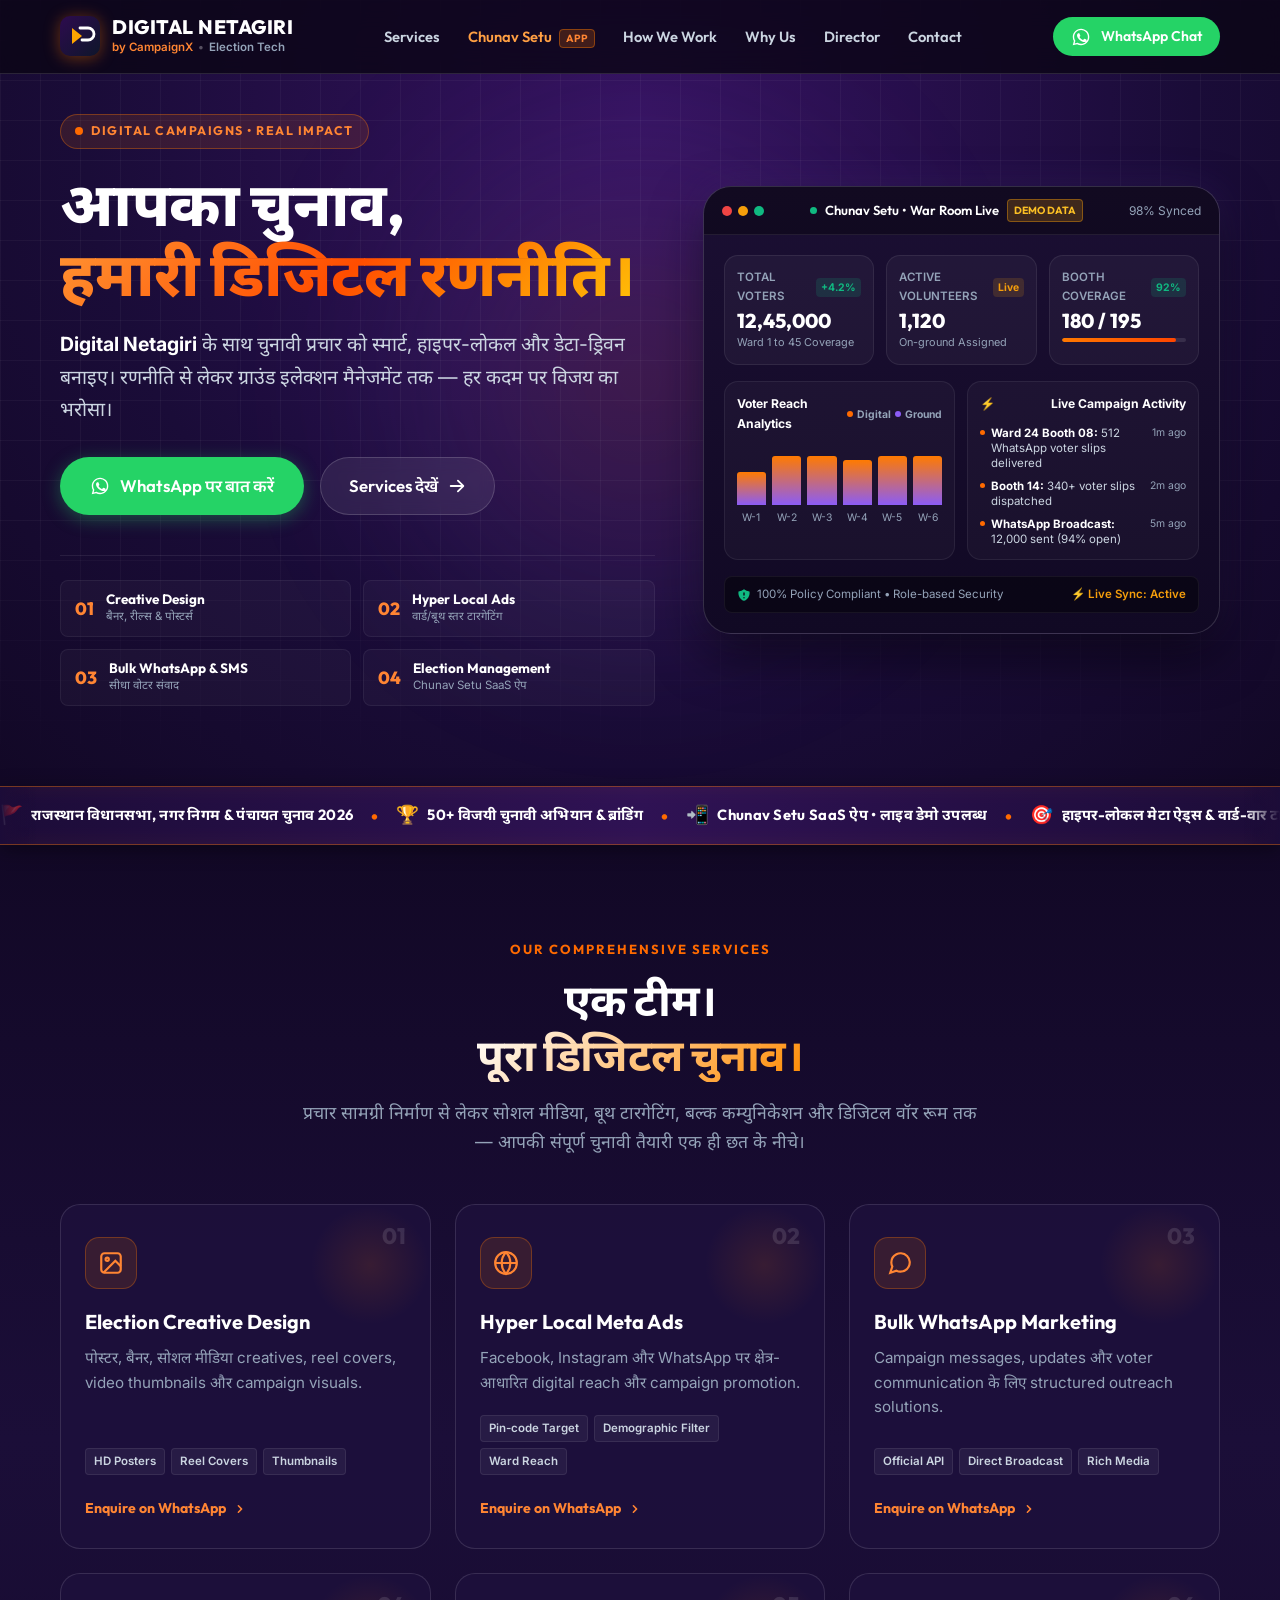
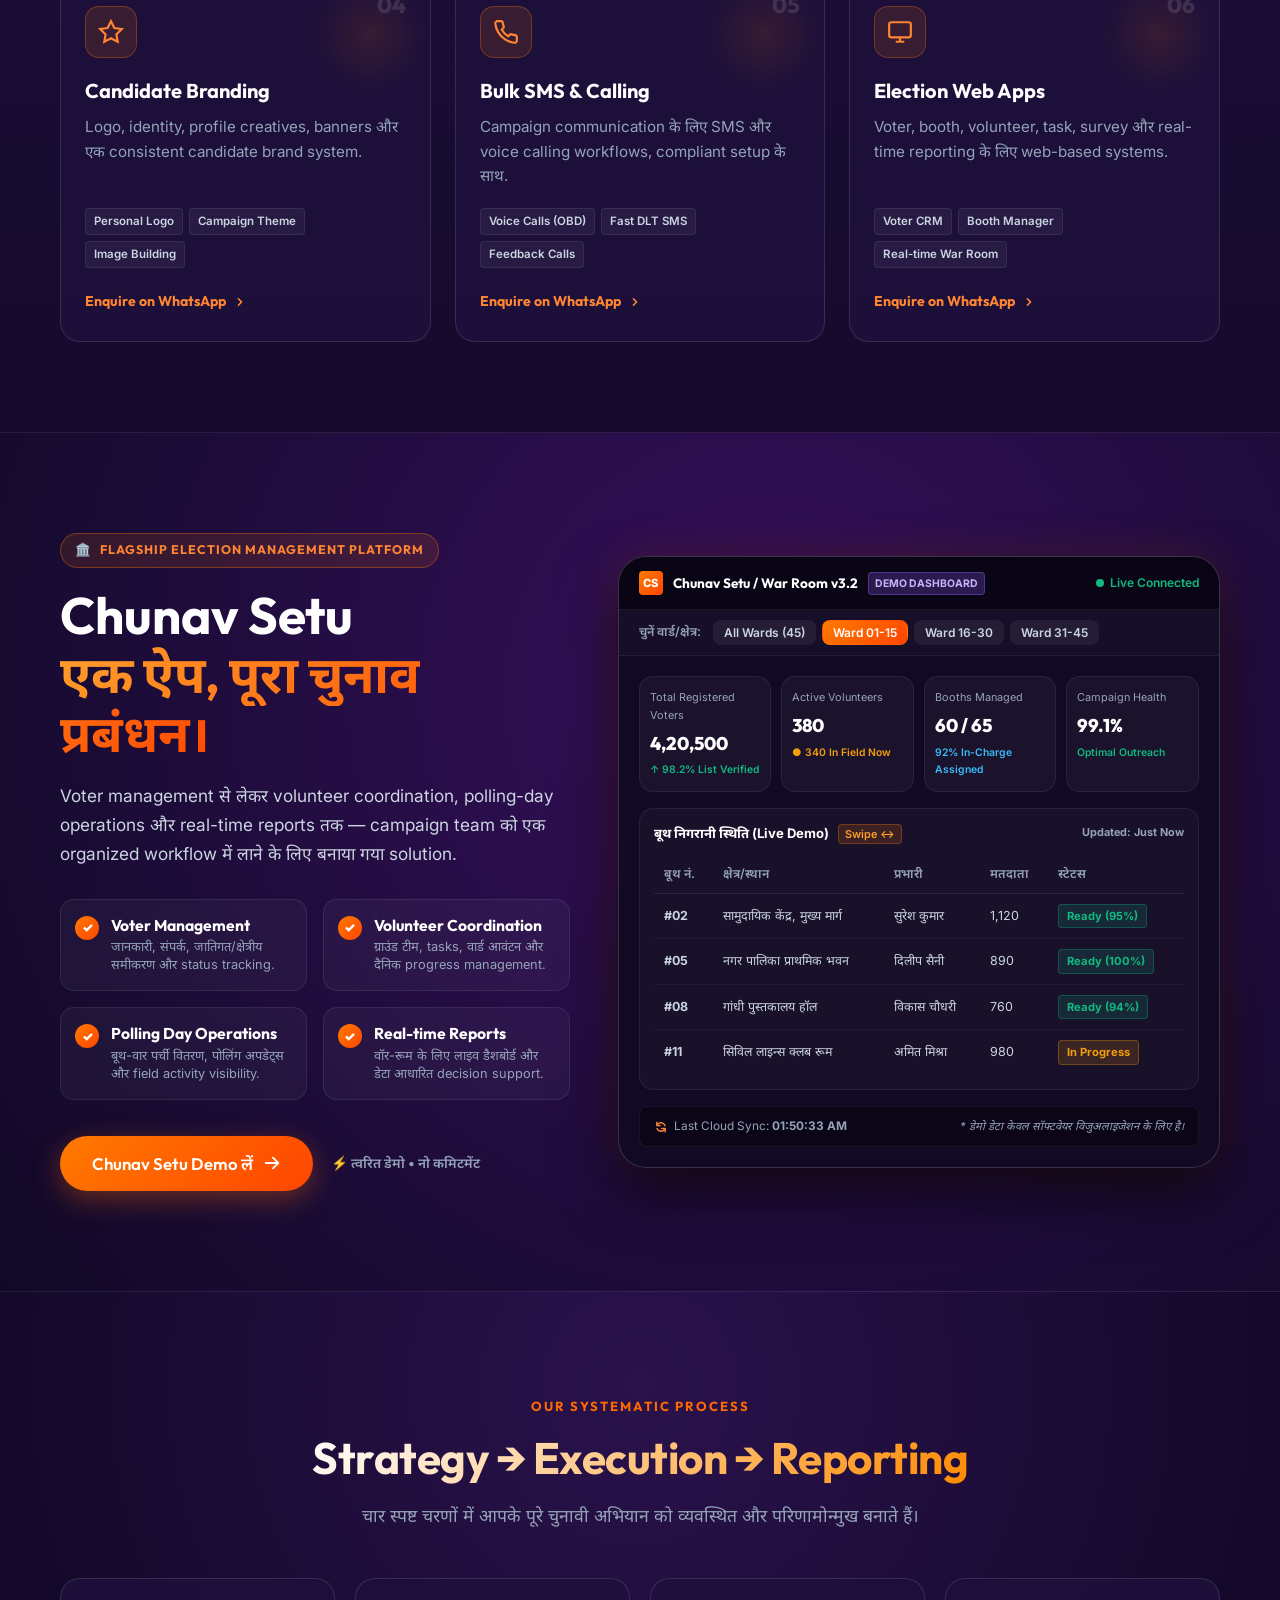
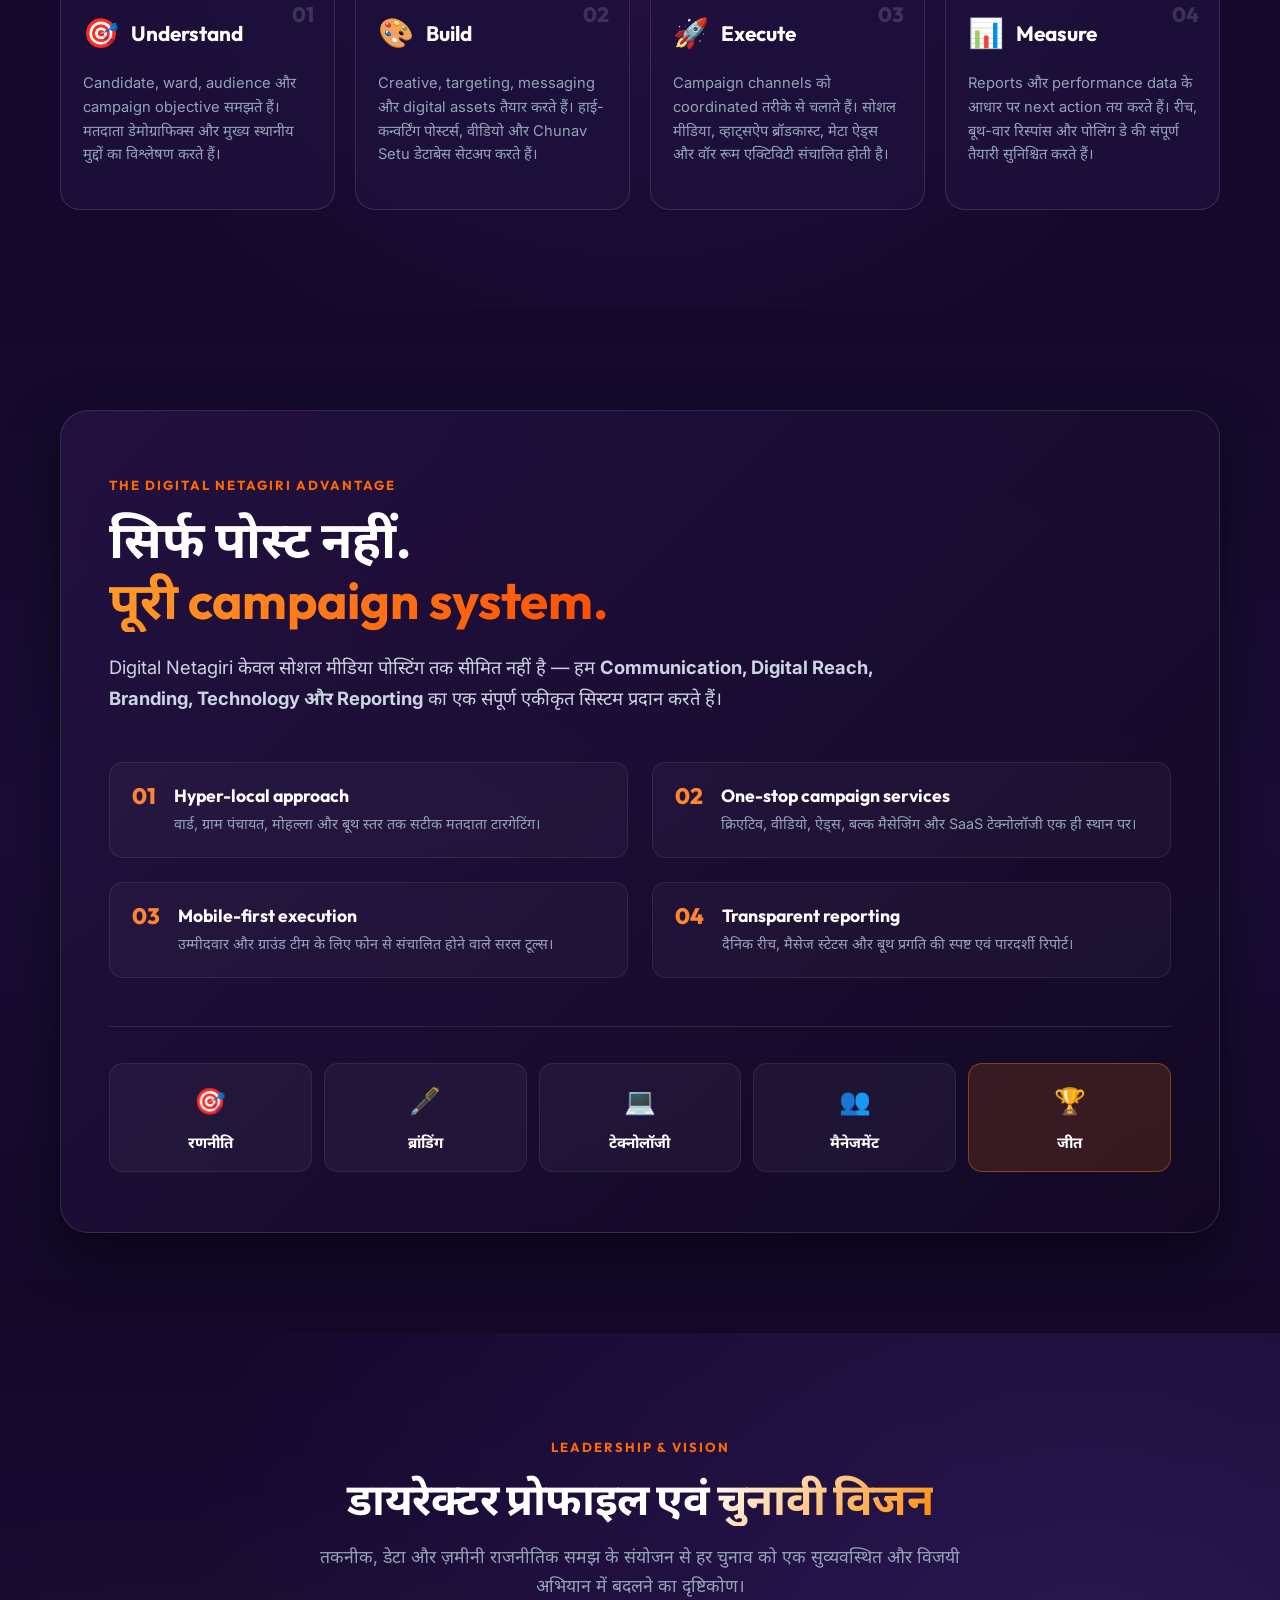
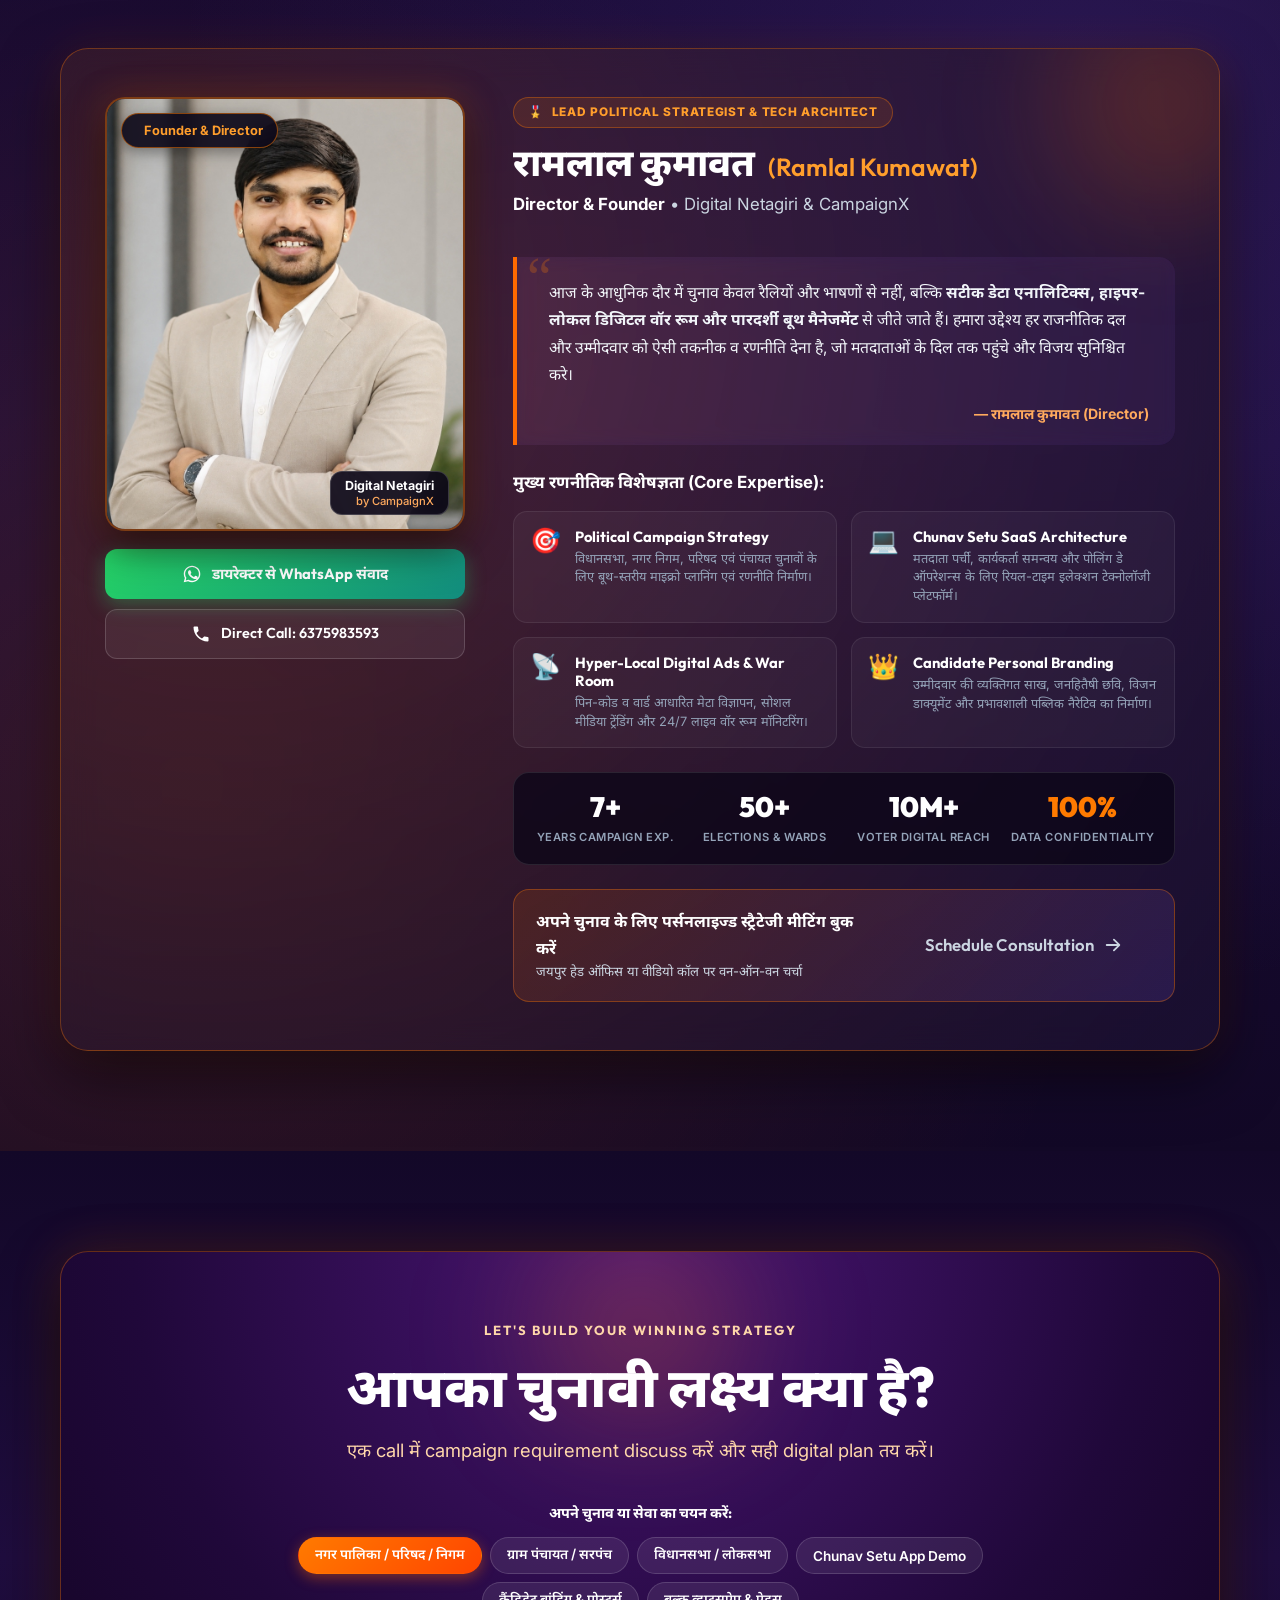
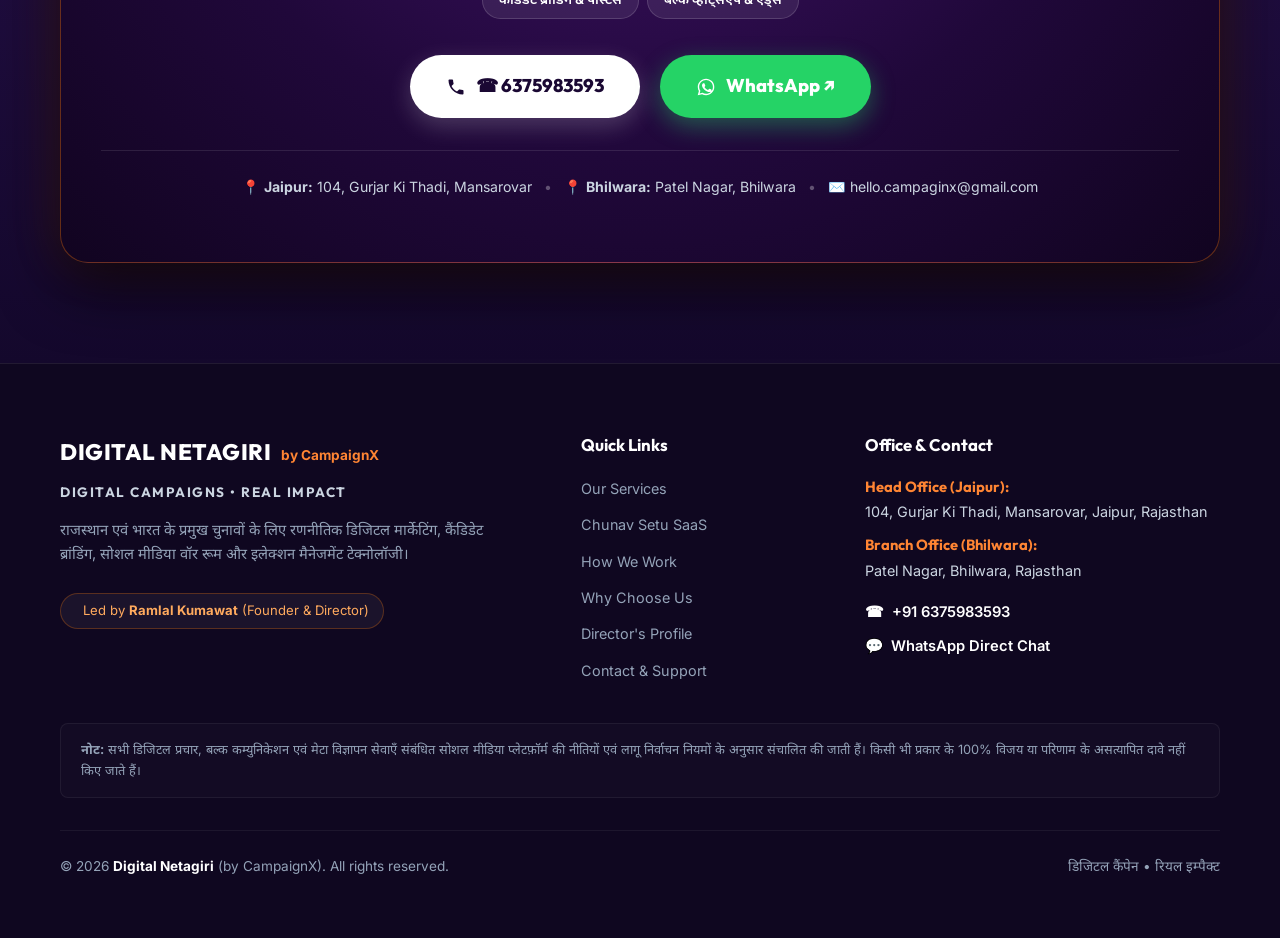
==== index.html @ afa6cedc "Remove portfolio and work section with photos" ====
<!DOCTYPE html>
<html lang="hi" dir="ltr">
<head>
  <meta charset="UTF-8">
  <meta name="viewport" content="width=device-width, initial-scale=1.0">
  <meta http-equiv="X-UA-Compatible" content="IE=edge">
  
  <title>Digital Netagiri • Powered by CampaignX | चुनावी डिजिटल रणनीति एवं इलेक्शन टेक्नोलॉजी</title>
  <meta name="description" content="Digital Netagiri (by CampaignX) - राजस्थान एवं भारत के चुनावों के लिए प्रीमियर पॉलिटिकल डिजिटल मार्केटिंग, कैंडिडेट ब्रांडिंग, हाइपर-लोकल ऐड्स और Chunav Setu इलेक्शन मैनेजमेंट सिस्टम।">
  <meta name="keywords" content="Digital Netagiri, CampaignX, Chunav Setu, Political Campaign Agency, Election Management App, Hyper Local Meta Ads, Candidate Branding, Jaipur, Bhilwara, Rajasthan">
  <meta name="author" content="Digital Netagiri / CampaignX">

  <!-- Open Graph / Meta -->
  <meta property="og:type" content="website">
  <meta property="og:title" content="Digital Netagiri • Powered by CampaignX">
  <meta property="og:description" content="आपका चुनाव, हमारी डिजिटल रणनीति। Digital Netagiri के साथ चुनावी प्रचार को स्मार्ट, हाइपर-लोकल और डेटा-ड्रिवन बनाइए।">
  <meta property="og:image" content="assets/img_cx.jpg">
  
  <meta name="theme-color" content="#1a092b">

  <!-- Google Fonts: Noto Sans Devanagari, Outfit, Inter -->
  <link rel="preconnect" href="https://fonts.googleapis.com">
  <link rel="preconnect" href="https://fonts.gstatic.com" crossorigin>
  <link href="https://fonts.googleapis.com/css2?family=Inter:wght@400;500;600;700&family=Noto+Sans+Devanagari:wght@400;500;600;700;800&family=Outfit:wght@500;600;700;800;900&display=swap" rel="stylesheet">

  <!-- Stylesheet -->
  <link rel="stylesheet" href="style.css">
</head>
<body>

  <!-- ========================================================
       1. STICKY HEADER
       ======================================================== -->
  <header class="site-header" id="header">
    <div class="container header-container">
      <a href="#hero" class="brand-logo" aria-label="Digital Netagiri Homepage">
        <div class="brand-badge-icon">
          <span class="logo-accent-glow"></span>
          <svg viewBox="0 0 40 40" class="logo-svg" fill="none" xmlns="http://www.w3.org/2000/svg">
            <rect width="40" height="40" rx="10" fill="url(#logo-grad)"/>
            <path d="M12 28V12L22 20L12 28Z" fill="#FFA500"/>
            <path d="M20 12L28 12C31.3137 12 34 14.6863 34 18C34 21.3137 31.3137 24 28 24H22" stroke="#FFFFFF" stroke-width="2.8" stroke-linecap="round"/>
            <defs>
              <linearGradient id="logo-grad" x1="0" y1="0" x2="40" y2="40" gradientUnits="userSpaceOnUse">
                <stop stop-color="#2D0B4E"/>
                <stop offset="1" stop-color="#0E162B"/>
              </linearGradient>
            </defs>
          </svg>
        </div>
        <div class="brand-text">
          <div class="brand-main">
            <span class="brand-name">DIGITAL NETAGIRI</span>
          </div>
          <div class="brand-sub">
            <span class="sub-badge">by CampaignX</span>
            <span class="sub-dot">•</span>
            <span class="sub-tag">Election Tech</span>
          </div>
        </div>
      </a>

      <!-- Desktop Navigation -->
      <nav class="desktop-nav" aria-label="Primary Navigation">
        <ul class="nav-list">
          <li><a href="#services" class="nav-link">Services</a></li>
          <li><a href="#chunav-setu" class="nav-link nav-highlight">Chunav Setu <span class="nav-pill">App</span></a></li>
          <li><a href="#how-we-work" class="nav-link">How We Work</a></li>
          <li><a href="#why-us" class="nav-link">Why Us</a></li>
          <li><a href="#director" class="nav-link">Director</a></li>
          <li><a href="#contact" class="nav-link">Contact</a></li>
        </ul>
      </nav>

      <!-- Header Action -->
      <div class="header-action">
        <a href="https://wa.me/916375983593?text=%E0%A4%A8%E0%A4%AE%E0%A4%B8%E0%A5%8D%E0%A4%A4%E0%A5%87%20Digital%20Netagiri%2C%20%E0%A4%AE%E0%A5%81%E0%A4%9D%E0%A5%87%20%E0%A4%9A%E0%A5%81%E0%A4%A8%E0%A4%BE%E0%A4%B5%E0%A5%80%20%E0%A4%A1%E0%A4%BF%E0%A4%9C%E0%A4%BF%E0%A4%9F%E0%A4%B2%20%E0%A4%AA%E0%A5%8D%E0%A4%B0%E0%A4%9A%E0%A4%BE%E0%A4%B0%20%2F%20Chunav%20Setu%20%E0%A4%95%E0%A5%87%20%E0%A4%AC%E0%A4%BE%E0%A4%B0%E0%A5%87%20%E0%A4%AE%E0%A5%87%E0%A4%82%20%E0%A4%9C%E0%A4%BE%E0%A4%A8%E0%A4%95%E0%A4%BE%E0%A4%B0%E0%A5%80%20%E0%A4%9A%E0%A4%BE%E0%A4%B9%E0%A4%BF%E0%A4%8F%E0%A5%A4" target="_blank" rel="noopener noreferrer" class="btn btn-whatsapp-header" id="headerWhatsAppBtn">
          <svg viewBox="0 0 24 24" class="btn-icon" fill="currentColor">
            <path d="M12.04 2C6.58 2 2.13 6.45 2.13 11.91C2.13 13.66 2.59 15.36 3.45 16.86L2.05 22L7.3 20.62C8.75 21.41 10.38 21.83 12.04 21.83C17.5 21.83 21.95 17.38 21.95 11.92C21.95 9.27 20.92 6.78 19.05 4.91C17.18 3.03 14.69 2 12.04 2ZM12.05 3.67C14.25 3.67 16.31 4.53 17.87 6.09C19.42 7.65 20.28 9.72 20.28 11.92C20.28 16.46 16.59 20.15 12.04 20.15C10.56 20.15 9.11 19.76 7.85 19.01L7.55 18.83L4.43 19.65L5.26 16.61L5.06 16.29C4.24 14.99 3.8 13.47 3.8 11.91C3.81 7.37 7.5 3.67 12.05 3.67ZM8.95 7.42C8.76 7.42 8.46 7.49 8.2 7.77C7.94 8.05 7.21 8.74 7.21 10.14C7.21 11.54 8.23 12.89 8.37 13.08C8.51 13.27 10.37 16.13 13.21 17.36C13.88 17.65 14.41 17.83 14.82 17.96C15.5 18.17 16.12 18.14 16.61 18.07C17.16 17.99 18.29 17.38 18.52 16.73C18.76 16.07 18.76 15.51 18.69 15.39C18.62 15.28 18.43 15.21 18.15 15.07C17.87 14.93 16.49 14.25 16.23 14.16C15.97 14.07 15.79 14.02 15.6 14.3C15.41 14.58 14.88 15.21 14.72 15.39C14.56 15.58 14.39 15.6 14.11 15.46C13.83 15.32 12.94 15.03 11.89 14.09C11.07 13.36 10.51 12.46 10.35 12.18C10.19 11.9 10.33 11.75 10.47 11.61C10.6 11.48 10.76 11.27 10.9 11.11C11.04 10.95 11.09 10.83 11.18 10.65C11.27 10.46 11.23 10.3 11.16 10.16C11.09 10.02 10.53 8.65 10.3 8.09C10.07 7.55 9.84 7.62 9.67 7.61L9.14 7.6C8.95 7.6 8.95 7.42 8.95 7.42Z"/>
          </svg>
          <span>WhatsApp Chat</span>
        </a>

        <!-- Mobile Menu Toggle Button -->
        <button class="mobile-menu-btn" id="mobileMenuBtn" aria-label="Open Navigation Menu" aria-expanded="false" aria-controls="mobileDrawer">
          <span class="hamburger-line"></span>
          <span class="hamburger-line"></span>
          <span class="hamburger-line"></span>
        </button>
      </div>
    </div>

    <!-- Mobile Slide Drawer -->
    <div class="mobile-drawer" id="mobileDrawer" aria-hidden="true">
      <div class="mobile-drawer-content">
        <div class="mobile-drawer-header">
          <div class="mobile-brand-title">Digital Netagiri</div>
          <div class="mobile-brand-sub">by CampaignX</div>
        </div>
        <ul class="mobile-nav-list">
          <li><a href="#services" class="mobile-nav-link">Services</a></li>
          <li><a href="#chunav-setu" class="mobile-nav-link">Chunav Setu App <span class="badge-mini">Live</span></a></li>
          <li><a href="#how-we-work" class="mobile-nav-link">How We Work</a></li>
          <li><a href="#why-us" class="mobile-nav-link">Why Digital Netagiri</a></li>
          <li><a href="#director" class="mobile-nav-link">Director Profile</a></li>
          <li><a href="#contact" class="mobile-nav-link">Contact Us</a></li>
        </ul>
        <div class="mobile-drawer-footer">
          <a href="tel:+916375983593" class="btn btn-call-mobile">
            <svg viewBox="0 0 24 24" class="btn-icon" fill="currentColor">
              <path d="M6.62 10.79C8.06 13.62 10.38 15.94 13.21 17.38L15.41 15.18C15.69 14.9 16.08 14.82 16.43 14.93C17.55 15.3 18.75 15.5 20 15.5C20.55 15.5 21 15.95 21 16.5V20C21 20.55 20.55 21 20 21C10.61 21 3 13.39 3 4C3 3.45 3.45 3 4 3H7.5C8.05 3 8.5 3.45 8.5 4C8.5 5.25 8.7 6.45 9.07 7.57C9.18 7.92 9.1 8.31 8.82 8.59L6.62 10.79Z"/>
            </svg>
            <span>Call: 6375983593</span>
          </a>
          <a href="https://wa.me/916375983593?text=%E0%A4%A8%E0%A4%AE%E0%A4%B8%E0%A5%8D%E0%A4%A4%E0%A5%87%20Digital%20Netagiri%2C%20%E0%A4%AE%E0%A5%81%E0%A4%9D%E0%A5%87%20%E0%A4%9A%E0%A5%81%E0%A4%A8%E0%A4%BE%E0%A4%B5%E0%A5%80%20%E0%A4%A1%E0%A4%BF%E0%A4%9C%E0%A4%BF%E0%A4%9F%E0%A4%B2%20%E0%A4%AA%E0%A5%8D%E0%A4%B0%E0%A4%9A%E0%A4%BE%E0%A4%B0%20%E0%A4%95%E0%A5%87%20%E0%A4%AC%E0%A4%BE%E0%A4%B0%E0%A5%87%20%E0%A4%AE%E0%A5%87%E0%A4%82%20%E0%A4%9C%E0%A4%BE%E0%A4%A8%E0%A4%95%E0%A4%BE%E0%A4%B0%E0%A5%80%20%E0%A4%9A%E0%A4%BE%E0%A4%B9%E0%A4%BF%E0%A4%8F%E0%A5%A4" target="_blank" rel="noopener noreferrer" class="btn btn-whatsapp">
            <span>WhatsApp पर मैसेज करें</span>
          </a>
        </div>
      </div>
    </div>
  </header>

  <main id="main-content">

    <!-- ========================================================
         2. HERO SECTION
         ======================================================== -->
    <section class="hero-section" id="hero">
      <div class="hero-bg-glow"></div>
      <div class="hero-bg-grid"></div>
      
      <div class="container hero-container">
        
        <!-- Hero Left / Content -->
        <div class="hero-content reveal-on-scroll">
          <div class="hero-eyebrow-pill">
            <span class="pulse-dot"></span>
            <span class="eyebrow-text">DIGITAL CAMPAIGNS • REAL IMPACT</span>
          </div>

          <h1 class="hero-headline">
            आपका चुनाव,<br>
            <span class="gradient-text-hero">हमारी डिजिटल रणनीति।</span>
          </h1>

          <p class="hero-subtext">
            <strong>Digital Netagiri</strong> के साथ चुनावी प्रचार को स्मार्ट, हाइपर-लोकल और डेटा-ड्रिवन बनाइए। रणनीति से लेकर ग्राउंड इलेक्शन मैनेजमेंट तक — हर कदम पर विजय का भरोसा।
          </p>

          <div class="hero-cta-group">
            <a href="https://wa.me/916375983593?text=%E0%A4%A8%E0%A4%AE%E0%A4%B8%E0%A5%8D%E0%A4%A4%E0%A5%87%20Digital%20Netagiri%2C%20%E0%A4%AE%E0%A5%81%E0%A4%9D%E0%A5%87%20%E0%A4%9A%E0%A5%81%E0%A4%A8%E0%A4%BE%E0%A4%B5%E0%A5%80%20%E0%A4%A1%E0%A4%BF%E0%A4%9C%E0%A4%BF%E0%A4%9F%E0%A4%B2%20%E0%A4%AA%E0%A5%8D%E0%A4%B0%E0%A4%9A%E0%A4%BE%E0%A4%B0%20%2F%20Chunav%20Setu%20%E0%A4%95%E0%A5%87%20%E0%A4%AC%E0%A4%BE%E0%A4%B0%E0%A5%87%20%E0%A4%AE%E0%A5%87%E0%A4%82%20%E0%A4%9A%E0%A4%B0%E0%A5%8D%E0%A4%9A%E0%A4%BE%20%E0%A4%95%E0%A4%B0%E0%A4%A8%E0%A5%80%20%E0%A4%B9%E0%A5%88%E0%A5%A4" target="_blank" rel="noopener noreferrer" class="btn btn-primary-hero btn-whatsapp" id="heroWhatsAppBtn">
              <svg viewBox="0 0 24 24" class="btn-icon" fill="currentColor">
                <path d="M12.04 2C6.58 2 2.13 6.45 2.13 11.91C2.13 13.66 2.59 15.36 3.45 16.86L2.05 22L7.3 20.62C8.75 21.41 10.38 21.83 12.04 21.83C17.5 21.83 21.95 17.38 21.95 11.92C21.95 9.27 20.92 6.78 19.05 4.91C17.18 3.03 14.69 2 12.04 2ZM12.05 3.67C14.25 3.67 16.31 4.53 17.87 6.09C19.42 7.65 20.28 9.72 20.28 11.92C20.28 16.46 16.59 20.15 12.04 20.15C10.56 20.15 9.11 19.76 7.85 19.01L7.55 18.83L4.43 19.65L5.26 16.61L5.06 16.29C4.24 14.99 3.8 13.47 3.8 11.91C3.81 7.37 7.5 3.67 12.05 3.67ZM8.95 7.42C8.76 7.42 8.46 7.49 8.2 7.77C7.94 8.05 7.21 8.74 7.21 10.14C7.21 11.54 8.23 12.89 8.37 13.08C8.51 13.27 10.37 16.13 13.21 17.36C13.88 17.65 14.41 17.83 14.82 17.96C15.5 18.17 16.12 18.14 16.61 18.07C17.16 17.99 18.29 17.38 18.52 16.73C18.76 16.07 18.76 15.51 18.69 15.39C18.62 15.28 18.43 15.21 18.15 15.07C17.87 14.93 16.49 14.25 16.23 14.16C15.97 14.07 15.79 14.02 15.6 14.3C15.41 14.58 14.88 15.21 14.72 15.39C14.56 15.58 14.39 15.6 14.11 15.46C13.83 15.32 12.94 15.03 11.89 14.09C11.07 13.36 10.51 12.46 10.35 12.18C10.19 11.9 10.33 11.75 10.47 11.61C10.6 11.48 10.76 11.27 10.9 11.11C11.04 10.95 11.09 10.83 11.18 10.65C11.27 10.46 11.23 10.3 11.16 10.16C11.09 10.02 10.53 8.65 10.3 8.09C10.07 7.55 9.84 7.62 9.67 7.61L9.14 7.6C8.95 7.6 8.95 7.42 8.95 7.42Z"/>
              </svg>
              <span>WhatsApp पर बात करें</span>
            </a>
            <a href="#services" class="btn btn-secondary-hero">
              <span>Services देखें</span>
              <svg viewBox="0 0 20 20" class="btn-arrow" fill="currentColor">
                <path fill-rule="evenodd" d="M10.293 3.293a1 1 0 011.414 0l6 6a1 1 0 010 1.414l-6 6a1 1 0 01-1.414-1.414L14.586 11H3a1 1 0 110-2h11.586l-4.293-4.293a1 1 0 010-1.414z" clip-rule="evenodd"/>
              </svg>
            </a>
          </div>

          <!-- Quick Service Highlights -->
          <div class="hero-highlights-grid">
            <div class="highlight-item">
              <span class="hl-number">01</span>
              <div class="hl-info">
                <span class="hl-title">Creative Design</span>
                <span class="hl-desc">बैनर, रील्स & पोस्टर्स</span>
              </div>
            </div>
            <div class="highlight-item">
              <span class="hl-number">02</span>
              <div class="hl-info">
                <span class="hl-title">Hyper Local Ads</span>
                <span class="hl-desc">वार्ड/बूथ स्तर टारगेटिंग</span>
              </div>
            </div>
            <div class="highlight-item">
              <span class="hl-number">03</span>
              <div class="hl-info">
                <span class="hl-title">Bulk WhatsApp & SMS</span>
                <span class="hl-desc">सीधा वोटर संवाद</span>
              </div>
            </div>
            <div class="highlight-item">
              <span class="hl-number">04</span>
              <div class="hl-info">
                <span class="hl-title">Election Management</span>
                <span class="hl-desc">Chunav Setu SaaS ऐप</span>
              </div>
            </div>
          </div>
        </div>

        <!-- Hero Right / Dashboard & Smartphone Mockup -->
        <div class="hero-visual reveal-on-scroll">
          <div class="dashboard-mockup-wrapper">
            <div class="mockup-header-bar">
              <div class="window-dots">
                <span class="dot red"></span>
                <span class="dot yellow"></span>
                <span class="dot green"></span>
              </div>
              <div class="mockup-title-tag">
                <span class="status-live-indicator"></span>
                <span>Chunav Setu • War Room Live</span>
                <span class="demo-badge">DEMO DATA</span>
              </div>
              <div class="mockup-battery-status">98% Synced</div>
            </div>

            <div class="mockup-inner-dashboard">
              <!-- Top Metrics Row -->
              <div class="mockup-kpi-grid">
                <div class="kpi-card accent-purple">
                  <div class="kpi-top">
                    <span class="kpi-label">Total Voters</span>
                    <span class="kpi-badge">+4.2%</span>
                  </div>
                  <div class="kpi-value" id="counterVoters">12,45,000</div>
                  <div class="kpi-sub">Ward 1 to 45 Coverage</div>
                </div>

                <div class="kpi-card accent-orange">
                  <div class="kpi-top">
                    <span class="kpi-label">Active Volunteers</span>
                    <span class="kpi-badge live">Live</span>
                  </div>
                  <div class="kpi-value" id="counterVolunteers">1,120</div>
                  <div class="kpi-sub">On-ground Assigned</div>
                </div>

                <div class="kpi-card accent-navy">
                  <div class="kpi-top">
                    <span class="kpi-label">Booth Coverage</span>
                    <span class="kpi-badge">92%</span>
                  </div>
                  <div class="kpi-value">180 / 195</div>
                  <div class="kpi-progress">
                    <div class="progress-bar-fill" style="width: 92%;"></div>
                  </div>
                </div>
              </div>

              <!-- Center Chart / Activity Row -->
              <div class="mockup-activity-row">
                <div class="activity-chart-box">
                  <div class="box-head">
                    <span class="box-title">Voter Reach Analytics</span>
                    <span class="box-legend"><span class="legend-dot orange"></span> Digital <span class="legend-dot purple"></span> Ground</span>
                  </div>
                  <div class="mini-chart-bars">
                    <div class="bar-col"><div class="bar bar-1" style="height: 48%;"></div><span>W-1</span></div>
                    <div class="bar-col"><div class="bar bar-2" style="height: 75%;"></div><span>W-2</span></div>
                    <div class="bar-col"><div class="bar bar-3" style="height: 92%;"></div><span>W-3</span></div>
                    <div class="bar-col"><div class="bar bar-4" style="height: 64%;"></div><span>W-4</span></div>
                    <div class="bar-col"><div class="bar bar-5" style="height: 88%;"></div><span>W-5</span></div>
                    <div class="bar-col"><div class="bar bar-6" style="height: 96%;"></div><span>W-6</span></div>
                  </div>
                </div>

                <!-- Floating Live Feed Smartphone Card -->
                <div class="mockup-feed-card">
                  <div class="feed-header">
                    <span class="feed-icon">⚡</span>
                    <span>Live Campaign Activity</span>
                  </div>
                  <ul class="feed-list">
                    <li class="feed-item">
                      <span class="feed-dot"></span>
                      <div class="feed-text">
                        <strong>Booth 14:</strong> 340+ voter slips dispatched
                      </div>
                      <span class="feed-time">2m ago</span>
                    </li>
                    <li class="feed-item">
                      <span class="feed-dot"></span>
                      <div class="feed-text">
                        <strong>WhatsApp Broadcast:</strong> 12,000 sent (94% open)
                      </div>
                      <span class="feed-time">5m ago</span>
                    </li>
                    <li class="feed-item">
                      <span class="feed-dot"></span>
                      <div class="feed-text">
                        <strong>Meta Ads:</strong> 85,000 ward impressions
                      </div>
                      <span class="feed-time">12m ago</span>
                    </li>
                  </ul>
                </div>
              </div>

              <!-- Bottom Status Banner -->
              <div class="mockup-bottom-bar">
                <div class="shield-tag">
                  <svg viewBox="0 0 20 20" fill="currentColor" class="shield-icon"><path fill-rule="evenodd" d="M10 1.944A11.954 11.954 0 012.166 5C2.056 5.649 2 6.319 2 7c0 5.225 3.34 9.67 8 11.317C14.66 16.67 18 12.225 18 7c0-.682-.057-1.35-.166-2.001A11.954 11.954 0 0110 1.944zM11 14a1 1 0 11-2 0 1 1 0 012 0zm0-7a1 1 0 10-2 0v3a1 1 0 102 0V7z" clip-rule="evenodd"/></svg>
                  <span>100% Policy Compliant • Role-based Security</span>
                </div>
                <div class="sync-tag">⚡ Live Sync: Active</div>
              </div>
            </div>
          </div>
        </div>

      </div>
    </section>

    <!-- ========================================================
         2.5. AUTO-SCROLLING CAMPAIGN MARQUEE TICKER
         ======================================================== -->
    <div class="marquee-ticker-section" aria-label="Election Campaign Highlights Ticker">
      <div class="marquee-ticker-wrap">
        <div class="marquee-track">
          <div class="marquee-content">
            <span class="m-item"><span class="m-icon">🚩</span> राजस्थान विधानसभा, नगर निगम &amp; पंचायत चुनाव 2026</span>
            <span class="m-sep">•</span>
            <span class="m-item"><span class="m-icon">🏆</span> 50+ विजयी चुनावी अभियान &amp; ब्रांडिंग</span>
            <span class="m-sep">•</span>
            <span class="m-item"><span class="m-icon">📲</span> Chunav Setu SaaS ऐप • लाइव डेमो उपलब्ध</span>
            <span class="m-sep">•</span>
            <span class="m-item"><span class="m-icon">🎯</span> हाइपर-लोकल मेटा ऐड्स &amp; वार्ड-वार टारगेटिंग</span>
            <span class="m-sep">•</span>
            <span class="m-item"><span class="m-icon">⚡</span> 24/7 डिजिटल वॉर रूम &amp; कार्यकर्ता मैनेजमेंट</span>
            <span class="m-sep">•</span>
            <span class="m-item"><span class="m-icon">📊</span> बूथ-वार मतदाता डेटा &amp; डिजिटल पर्ची वितरण</span>
            <span class="m-sep">•</span>
            <span class="m-item"><span class="m-icon">🔒</span> 100% डेटा गोपनीयता &amp; निर्वाचन आयोग नियम अनुपालन</span>
            <span class="m-sep">•</span>
          </div>
          <div class="marquee-content" aria-hidden="true">
            <span class="m-item"><span class="m-icon">🚩</span> राजस्थान विधानसभा, नगर निगम &amp; पंचायत चुनाव 2026</span>
            <span class="m-sep">•</span>
            <span class="m-item"><span class="m-icon">🏆</span> 50+ विजयी चुनावी अभियान &amp; ब्रांडिंग</span>
            <span class="m-sep">•</span>
            <span class="m-item"><span class="m-icon">📲</span> Chunav Setu SaaS ऐप • लाइव डेमो उपलब्ध</span>
            <span class="m-sep">•</span>
            <span class="m-item"><span class="m-icon">🎯</span> हाइपर-लोकल मेटा ऐड्स &amp; वार्ड-वार टारगेटिंग</span>
            <span class="m-sep">•</span>
            <span class="m-item"><span class="m-icon">⚡</span> 24/7 डिजिटल वॉर रूम &amp; कार्यकर्ता मैनेजमेंट</span>
            <span class="m-sep">•</span>
            <span class="m-item"><span class="m-icon">📊</span> बूथ-वार मतदाता डेटा &amp; डिजिटल पर्ची वितरण</span>
            <span class="m-sep">•</span>
            <span class="m-item"><span class="m-icon">🔒</span> 100% डेटा गोपनीयता &amp; निर्वाचन आयोग नियम अनुपालन</span>
            <span class="m-sep">•</span>
          </div>
        </div>
      </div>
    </div>

    <!-- ========================================================
         3. SERVICES SECTION
         ======================================================== -->
    <section class="services-section" id="services">
      <div class="container">
        
        <div class="section-header text-center reveal-on-scroll">
          <div class="section-eyebrow">OUR COMPREHENSIVE SERVICES</div>
          <h2 class="section-title">
            एक टीम।<br>
            <span class="gradient-text">पूरा डिजिटल चुनाव।</span>
          </h2>
          <p class="section-desc">
            प्रचार सामग्री निर्माण से लेकर सोशल मीडिया, बूथ टारगेटिंग, बल्क कम्युनिकेशन और डिजिटल वॉर रूम तक — आपकी संपूर्ण चुनावी तैयारी एक ही छत के नीचे।
          </p>
        </div>

        <div class="services-grid">
          
          <!-- SERVICE 01 -->
          <div class="service-card reveal-on-scroll">
            <div class="card-glow-bg"></div>
            <div class="service-number">01</div>
            <div class="service-icon-box">
              <svg viewBox="0 0 24 24" fill="none" stroke="currentColor" stroke-width="2" class="srv-svg">
                <rect x="3" y="3" width="18" height="18" rx="3" ry="3"/>
                <circle cx="8.5" cy="8.5" r="1.5"/>
                <polyline points="21 15 16 10 5 21"/>
              </svg>
            </div>
            <h3 class="service-title">Election Creative Design</h3>
            <p class="service-desc">
              पोस्टर, बैनर, सोशल मीडिया creatives, reel covers, video thumbnails और campaign visuals.
            </p>
            <div class="service-tags">
              <span>HD Posters</span>
              <span>Reel Covers</span>
              <span>Thumbnails</span>
            </div>
            <a href="https://wa.me/916375983593?text=%E0%A4%A8%E0%A4%AE%E0%A4%B8%E0%A5%8D%E0%A4%A4%E0%A5%87%20Digital%20Netagiri%2C%20%E0%A4%AE%E0%A5%81%E0%A4%9D%E0%A5%87%20Creative%20Design%20%E0%A4%B8%E0%A4%B0%E0%A5%8D%E0%A4%B5%E0%A4%BF%E0%A4%B8%20%E0%A4%95%E0%A5%87%20%E0%A4%AC%E0%A4%BE%E0%A4%B0%E0%A5%87%20%E0%A4%AE%E0%A5%87%E0%A4%82%20%E0%A4%9C%E0%A4%BE%E0%A4%A8%E0%A4%95%E0%A4%BE%E0%A4%B0%E0%A5%80%20%E0%A4%9A%E0%A4%BE%E0%A4%B9%E0%A4%BF%E0%A4%8F%E0%A5%A4" target="_blank" rel="noopener noreferrer" class="service-btn-link">
              <span>Enquire on WhatsApp</span>
              <svg viewBox="0 0 20 20" fill="currentColor"><path fill-rule="evenodd" d="M7.293 14.707a1 1 0 010-1.414L10.586 10 7.293 6.707a1 1 0 011.414-1.414l4 4a1 1 0 010 1.414l-4 4a1 1 0 01-1.414 0z" clip-rule="evenodd"/></svg>
            </a>
          </div>

          <!-- SERVICE 02 -->
          <div class="service-card reveal-on-scroll">
            <div class="card-glow-bg"></div>
            <div class="service-number">02</div>
            <div class="service-icon-box">
              <svg viewBox="0 0 24 24" fill="none" stroke="currentColor" stroke-width="2" class="srv-svg">
                <circle cx="12" cy="12" r="10"/>
                <path d="M12 2a14.5 14.5 0 0 0 0 20 14.5 14.5 0 0 0 0-20"/>
                <path d="M2 12h20"/>
              </svg>
            </div>
            <h3 class="service-title">Hyper Local Meta Ads</h3>
            <p class="service-desc">
              Facebook, Instagram और WhatsApp पर क्षेत्र-आधारित digital reach और campaign promotion.
            </p>
            <div class="service-tags">
              <span>Pin-code Target</span>
              <span>Demographic Filter</span>
              <span>Ward Reach</span>
            </div>
            <a href="https://wa.me/916375983593?text=%E0%A4%A8%E0%A4%AE%E0%A4%B8%E0%A5%8D%E0%A4%A4%E0%A5%87%20Digital%20Netagiri%2C%20%E0%A4%AE%E0%A5%81%E0%A4%9D%E0%A5%87%20Hyper%20Local%20Meta%20Ads%20%E0%A4%B8%E0%A4%B0%E0%A5%8D%E0%A4%B5%E0%A4%BF%E0%A4%B8%20%E0%A4%95%E0%A5%87%20%E0%A4%AC%E0%A4%BE%E0%A4%B0%E0%A5%87%20%E0%A4%AE%E0%A5%87%E0%A4%82%20%E0%A4%9C%E0%A4%BE%E0%A4%A8%E0%A4%95%E0%A4%BE%E0%A4%B0%E0%A5%80%20%E0%A4%9A%E0%A4%BE%E0%A4%B9%E0%A4%BF%E0%A4%8F%E0%A5%A4" target="_blank" rel="noopener noreferrer" class="service-btn-link">
              <span>Enquire on WhatsApp</span>
              <svg viewBox="0 0 20 20" fill="currentColor"><path fill-rule="evenodd" d="M7.293 14.707a1 1 0 010-1.414L10.586 10 7.293 6.707a1 1 0 011.414-1.414l4 4a1 1 0 010 1.414l-4 4a1 1 0 01-1.414 0z" clip-rule="evenodd"/></svg>
            </a>
          </div>

          <!-- SERVICE 03 -->
          <div class="service-card reveal-on-scroll">
            <div class="card-glow-bg"></div>
            <div class="service-number">03</div>
            <div class="service-icon-box">
              <svg viewBox="0 0 24 24" fill="none" stroke="currentColor" stroke-width="2" class="srv-svg">
                <path d="M21 11.5a8.38 8.38 0 0 1-.9 3.8 8.5 8.5 0 0 1-7.6 4.7 8.38 8.38 0 0 1-3.8-.9L3 21l1.9-5.7a8.38 8.38 0 0 1-.9-3.8 8.5 8.5 0 0 1 4.7-7.6 8.38 8.38 0 0 1 3.8-.9h.5a8.48 8.48 0 0 1 8 8v.5z"/>
              </svg>
            </div>
            <h3 class="service-title">Bulk WhatsApp Marketing</h3>
            <p class="service-desc">
              Campaign messages, updates और voter communication के लिए structured outreach solutions.
            </p>
            <div class="service-tags">
              <span>Official API</span>
              <span>Direct Broadcast</span>
              <span>Rich Media</span>
            </div>
            <a href="https://wa.me/916375983593?text=%E0%A4%A8%E0%A4%AE%E0%A4%B8%E0%A5%8D%E0%A4%A4%E0%A5%87%20Digital%20Netagiri%2C%20%E0%A4%AE%E0%A5%81%E0%A4%9D%E0%A5%87%20Bulk%20WhatsApp%20Marketing%20%E0%A4%B8%E0%A4%B0%E0%A5%8D%E0%A4%B5%E0%A4%BF%E0%A4%B8%20%E0%A4%95%E0%A5%87%20%E0%A4%AC%E0%A4%BE%E0%A4%B0%E0%A5%87%20%E0%A4%AE%E0%A5%87%E0%A4%82%20%E0%A4%9C%E0%A4%BE%E0%A4%A8%E0%A4%95%E0%A4%BE%E0%A4%B0%E0%A5%80%20%E0%A4%9A%E0%A4%BE%E0%A4%B9%E0%A4%BF%E0%A4%8F%E0%A5%A4" target="_blank" rel="noopener noreferrer" class="service-btn-link">
              <span>Enquire on WhatsApp</span>
              <svg viewBox="0 0 20 20" fill="currentColor"><path fill-rule="evenodd" d="M7.293 14.707a1 1 0 010-1.414L10.586 10 7.293 6.707a1 1 0 011.414-1.414l4 4a1 1 0 010 1.414l-4 4a1 1 0 01-1.414 0z" clip-rule="evenodd"/></svg>
            </a>
          </div>

          <!-- SERVICE 04 -->
          <div class="service-card reveal-on-scroll">
            <div class="card-glow-bg"></div>
            <div class="service-number">04</div>
            <div class="service-icon-box">
              <svg viewBox="0 0 24 24" fill="none" stroke="currentColor" stroke-width="2" class="srv-svg">
                <path d="M12 2l3.09 6.26L22 9.27l-5 4.87 1.18 6.88L12 17.77l-6.18 3.25L7 14.14 2 9.27l6.91-1.01L12 2z"/>
              </svg>
            </div>
            <h3 class="service-title">Candidate Branding</h3>
            <p class="service-desc">
              Logo, identity, profile creatives, banners और एक consistent candidate brand system.
            </p>
            <div class="service-tags">
              <span>Personal Logo</span>
              <span>Campaign Theme</span>
              <span>Image Building</span>
            </div>
            <a href="https://wa.me/916375983593?text=%E0%A4%A8%E0%A4%AE%E0%A4%B8%E0%A5%8D%E0%A4%A4%E0%A5%87%20Digital%20Netagiri%2C%20%E0%A4%AE%E0%A5%81%E0%A4%9D%E0%A5%87%20Candidate%20Branding%20%E0%A4%B8%E0%A4%B0%E0%A5%8D%E0%A4%B5%E0%A4%BF%E0%A4%B8%20%E0%A4%95%E0%A5%87%20%E0%A4%AC%E0%A4%BE%E0%A4%B0%E0%A5%87%20%E0%A4%AE%E0%A5%87%E0%A4%82%20%E0%A4%9C%E0%A4%BE%E0%A4%A8%E0%A4%95%E0%A4%BE%E0%A4%B0%E0%A5%80%20%E0%A4%9A%E0%A4%BE%E0%A4%B9%E0%A4%BF%E0%A4%8F%E0%A5%A4" target="_blank" rel="noopener noreferrer" class="service-btn-link">
              <span>Enquire on WhatsApp</span>
              <svg viewBox="0 0 20 20" fill="currentColor"><path fill-rule="evenodd" d="M7.293 14.707a1 1 0 010-1.414L10.586 10 7.293 6.707a1 1 0 011.414-1.414l4 4a1 1 0 010 1.414l-4 4a1 1 0 01-1.414 0z" clip-rule="evenodd"/></svg>
            </a>
          </div>

          <!-- SERVICE 05 -->
          <div class="service-card reveal-on-scroll">
            <div class="card-glow-bg"></div>
            <div class="service-number">05</div>
            <div class="service-icon-box">
              <svg viewBox="0 0 24 24" fill="none" stroke="currentColor" stroke-width="2" class="srv-svg">
                <path d="M22 16.92v3a2 2 0 0 1-2.18 2 19.79 19.79 0 0 1-8.63-3.07 19.5 19.5 0 0 1-6-6 19.79 19.79 0 0 1-3.07-8.67A2 2 0 0 1 4.11 2h3a2 2 0 0 1 2 1.72 12.84 12.84 0 0 0 .7 2.81 2 2 0 0 1-.45 2.11L8.09 9.91a16 16 0 0 0 6 6l1.27-1.27a2 2 0 0 1 2.11-.45 12.84 12.84 0 0 0 2.81.7A2 2 0 0 1 22 16.92z"/>
              </svg>
            </div>
            <h3 class="service-title">Bulk SMS & Calling</h3>
            <p class="service-desc">
              Campaign communication के लिए SMS और voice calling workflows, compliant setup के साथ.
            </p>
            <div class="service-tags">
              <span>Voice Calls (OBD)</span>
              <span>Fast DLT SMS</span>
              <span>Feedback Calls</span>
            </div>
            <a href="https://wa.me/916375983593?text=%E0%A4%A8%E0%A4%AE%E0%A4%B8%E0%A5%8D%E0%A4%A4%E0%A5%87%20Digital%20Netagiri%2C%20%E0%A4%AE%E0%A5%81%E0%A4%9D%E0%A5%87%20Bulk%20SMS%20%26%20Calling%20%E0%A4%B8%E0%A4%B0%E0%A5%8D%E0%A4%B5%E0%A4%BF%E0%A4%B8%20%E0%A4%95%E0%A5%87%20%E0%A4%AC%E0%A4%BE%E0%A4%B0%E0%A5%87%20%E0%A4%AE%E0%A5%87%E0%A4%82%20%E0%A4%9C%E0%A4%BE%E0%A4%A8%E0%A4%95%E0%A4%BE%E0%A4%B0%E0%A5%80%20%E0%A4%9A%E0%A4%BE%E0%A4%B9%E0%A4%BF%E0%A4%8F%E0%A5%A4" target="_blank" rel="noopener noreferrer" class="service-btn-link">
              <span>Enquire on WhatsApp</span>
              <svg viewBox="0 0 20 20" fill="currentColor"><path fill-rule="evenodd" d="M7.293 14.707a1 1 0 010-1.414L10.586 10 7.293 6.707a1 1 0 011.414-1.414l4 4a1 1 0 010 1.414l-4 4a1 1 0 01-1.414 0z" clip-rule="evenodd"/></svg>
            </a>
          </div>

          <!-- SERVICE 06 -->
          <div class="service-card reveal-on-scroll">
            <div class="card-glow-bg"></div>
            <div class="service-number">06</div>
            <div class="service-icon-box">
              <svg viewBox="0 0 24 24" fill="none" stroke="currentColor" stroke-width="2" class="srv-svg">
                <rect x="2" y="3" width="20" height="14" rx="2" ry="2"/>
                <line x1="8" y1="21" x2="16" y2="21"/>
                <line x1="12" y1="17" x2="12" y2="21"/>
              </svg>
            </div>
            <h3 class="service-title">Election Web Apps</h3>
            <p class="service-desc">
              Voter, booth, volunteer, task, survey और real-time reporting के लिए web-based systems.
            </p>
            <div class="service-tags">
              <span>Voter CRM</span>
              <span>Booth Manager</span>
              <span>Real-time War Room</span>
            </div>
            <a href="https://wa.me/916375983593?text=%E0%A4%A8%E0%A4%AE%E0%A4%B8%E0%A5%8D%E0%A4%A4%E0%A5%87%20Digital%20Netagiri%2C%20%E0%A4%AE%E0%A5%81%E0%A4%9D%E0%A5%87%20Election%20Web%20Apps%20%2F%20Chunav%20Setu%20%E0%A4%95%E0%A5%87%20%E0%A4%AC%E0%A4%BE%E0%A4%B0%E0%A5%87%20%E0%A4%AE%E0%A5%87%E0%A4%82%20%E0%A4%9C%E0%A4%BE%E0%A4%A8%E0%A4%95%E0%A4%BE%E0%A4%B0%E0%A5%80%20%E0%A4%9A%E0%A4%BE%E0%A4%B9%E0%A4%BF%E0%A4%8F%E0%A5%A4" target="_blank" rel="noopener noreferrer" class="service-btn-link">
              <span>Enquire on WhatsApp</span>
              <svg viewBox="0 0 20 20" fill="currentColor"><path fill-rule="evenodd" d="M7.293 14.707a1 1 0 010-1.414L10.586 10 7.293 6.707a1 1 0 011.414-1.414l4 4a1 1 0 010 1.414l-4 4a1 1 0 01-1.414 0z" clip-rule="evenodd"/></svg>
            </a>
          </div>

        </div>

      </div>
    </section>

    <!-- ========================================================
         4. CHUNAV SETU SECTION
         ======================================================== -->
    <section class="chunav-setu-section" id="chunav-setu">
      <div class="container">
        
        <div class="chunav-setu-layout">
          
          <!-- Content Left -->
          <div class="chunav-info reveal-on-scroll">
            <div class="setu-badge">
              <span class="badge-icon">🏛️</span>
              <span>FLAGSHIP ELECTION MANAGEMENT PLATFORM</span>
            </div>

            <h2 class="setu-main-heading">
              Chunav Setu<br>
              <span class="gradient-text-orange">एक ऐप, पूरा चुनाव प्रबंधन।</span>
            </h2>

            <p class="setu-lead-text">
              Voter management से लेकर volunteer coordination, polling-day operations और real-time reports तक — campaign team को एक organized workflow में लाने के लिए बनाया गया solution.
            </p>

            <!-- 4 Features List -->
            <div class="setu-features-list">
              
              <div class="setu-feat-card">
                <div class="feat-check-icon">✓</div>
                <div class="feat-body">
                  <h4 class="feat-title">Voter Management</h4>
                  <p class="feat-desc">जानकारी, संपर्क, जातिगत/क्षेत्रीय समीकरण और status tracking.</p>
                </div>
              </div>

              <div class="setu-feat-card">
                <div class="feat-check-icon">✓</div>
                <div class="feat-body">
                  <h4 class="feat-title">Volunteer Coordination</h4>
                  <p class="feat-desc">ग्राउंड टीम, tasks, वार्ड आवंटन और दैनिक progress management.</p>
                </div>
              </div>

              <div class="setu-feat-card">
                <div class="feat-check-icon">✓</div>
                <div class="feat-body">
                  <h4 class="feat-title">Polling Day Operations</h4>
                  <p class="feat-desc">बूथ-वार पर्ची वितरण, पोलिंग अपडेट्स और field activity visibility.</p>
                </div>
              </div>

              <div class="setu-feat-card">
                <div class="feat-check-icon">✓</div>
                <div class="feat-body">
                  <h4 class="feat-title">Real-time Reports</h4>
                  <p class="feat-desc">वॉर-रूम के लिए लाइव डैशबोर्ड और डेटा आधारित decision support.</p>
                </div>
              </div>

            </div>

            <div class="setu-action-row">
              <a href="https://wa.me/916375983593?text=%E0%A4%A8%E0%A4%AE%E0%A4%B8%E0%A5%8D%E0%A4%A4%E0%A5%87%20Digital%20Netagiri%2C%20%E0%A4%AE%E0%A5%81%E0%A4%9D%E0%A5%87%20*Chunav%20Setu%20App*%20%E0%A4%95%E0%A4%BE%20Live%20Demo%20%E0%A4%9A%E0%A4%BE%E0%A4%B9%E0%A4%BF%E0%A4%8F%E0%A5%A4" target="_blank" rel="noopener noreferrer" class="btn btn-primary-setu" id="chunavSetuDemoBtn">
                <span>Chunav Setu Demo लें</span>
                <svg viewBox="0 0 20 20" fill="currentColor" class="btn-arrow"><path fill-rule="evenodd" d="M10.293 3.293a1 1 0 011.414 0l6 6a1 1 0 010 1.414l-6 6a1 1 0 01-1.414-1.414L14.586 11H3a1 1 0 110-2h11.586l-4.293-4.293a1 1 0 010-1.414z" clip-rule="evenodd"/></svg>
              </a>
              <span class="demo-support-text">⚡ त्वरित डेमो • नो कमिटमेंट</span>
            </div>
          </div>

          <!-- Interactive Interactive Command Center UI Right -->
          <div class="chunav-ui-demo reveal-on-scroll">
            <div class="saas-window">
              <!-- Window Chrome -->
              <div class="saas-header">
                <div class="saas-breadcrumbs">
                  <span class="saas-logo-mini">CS</span>
                  <span class="saas-env">Chunav Setu / War Room v3.2</span>
                  <span class="saas-demo-tag">DEMO DASHBOARD</span>
                </div>
                <div class="saas-actions">
                  <span class="saas-ping"></span>
                  <span class="saas-status-text">Live Connected</span>
                </div>
              </div>

              <!-- Interactive Ward Filter Tabs -->
              <div class="saas-tabs-bar">
                <span class="tabs-label">चुनें वार्ड/क्षेत्र:</span>
                <div class="filter-buttons" id="wardFilterBtns">
                  <button class="filter-btn active" data-ward="all">All Wards (45)</button>
                  <button class="filter-btn" data-ward="central">Ward 01-15</button>
                  <button class="filter-btn" data-ward="east">Ward 16-30</button>
                  <button class="filter-btn" data-ward="west">Ward 31-45</button>
                </div>
              </div>

              <!-- Dynamic Data Panels -->
              <div class="saas-body">
                
                <!-- Main KPI Cards -->
                <div class="saas-stats-grid">
                  <div class="stat-card">
                    <div class="st-label">Total Registered Voters</div>
                    <div class="st-val" id="saasVoters">12,45,000</div>
                    <div class="st-meta text-success">↑ 98.2% List Verified</div>
                  </div>
                  <div class="stat-card">
                    <div class="st-label">Active Volunteers</div>
                    <div class="st-val" id="saasVolunteers">1,120</div>
                    <div class="st-meta text-warning">● 340 In Field Now</div>
                  </div>
                  <div class="stat-card">
                    <div class="st-label">Booths Managed</div>
                    <div class="st-val" id="saasBooths">180 / 195</div>
                    <div class="st-meta text-info">92% In-Charge Assigned</div>
                  </div>
                  <div class="stat-card">
                    <div class="st-label">Campaign Health</div>
                    <div class="st-val" id="saasHealth">98.4%</div>
                    <div class="st-meta text-success">Optimal Outreach</div>
                  </div>
                </div>

                <!-- Live Booth Activity Simulator -->
                <div class="saas-panel-row">
                  <div class="saas-panel booth-panel">
                    <div class="panel-header">
                      <div class="panel-header-title">
                        <span>बूथ निगरानी स्थिति (Live Demo)</span>
                        <span class="table-swipe-pill">Swipe ↔</span>
                      </div>
                      <span class="panel-badge">Updated: Just Now</span>
                    </div>
                    <div class="booth-table-responsive">
                      <table class="saas-table">
                        <thead>
                          <tr>
                            <th>बूथ नं.</th>
                            <th>क्षेत्र/स्थान</th>
                            <th>प्रभारी</th>
                            <th>मतदाता</th>
                            <th>स्टेटस</th>
                          </tr>
                        </thead>
                        <tbody id="boothTableBody">
                          <tr>
                            <td><strong>#01</strong></td>
                            <td>राजकीय विद्यालय कक्ष 1</td>
                            <td>महेश शर्मा</td>
                            <td>940</td>
                            <td><span class="status-pill status-ready">Ready (100%)</span></td>
                          </tr>
                          <tr>
                            <td><strong>#02</strong></td>
                            <td>सामुदायिक केंद्र, मुख्य मार्ग</td>
                            <td>सुरेश कुमार</td>
                            <td>1,120</td>
                            <td><span class="status-pill status-ready">Ready (95%)</span></td>
                          </tr>
                          <tr>
                            <td><strong>#03</strong></td>
                            <td>वार्ड कार्यालय परिसर</td>
                            <td>राकेश वर्मा</td>
                            <td>850</td>
                            <td><span class="status-pill status-progress">In Progress</span></td>
                          </tr>
                          <tr>
                            <td><strong>#04</strong></td>
                            <td>आदर्श बाल विद्या मंदिर</td>
                            <td>अनिल जोशी</td>
                            <td>1,030</td>
                            <td><span class="status-pill status-ready">Ready (98%)</span></td>
                          </tr>
                        </tbody>
                      </table>
                    </div>
                  </div>
                </div>

                <!-- Last Sync Status Footer -->
                <div class="saas-footer-status">
                  <div class="sync-info">
                    <svg viewBox="0 0 20 20" fill="currentColor" class="sync-icon"><path fill-rule="evenodd" d="M4 2a1 1 0 011 1v2.101a7.002 7.002 0 0111.601 2.566 1 1 0 11-1.885.666A5.002 5.002 0 005.999 7H9a1 1 0 010 2H4a1 1 0 01-1-1V3a1 1 0 011-1zm.008 9.057a1 1 0 011.276.61A5.002 5.002 0 0014.001 13H11a1 1 0 110-2h5a1 1 0 011 1v5a1 1 0 11-2 0v-2.101a7.002 7.002 0 01-11.601-2.566 1 1 0 01.61-1.276z" clip-rule="evenodd"/></svg>
                    <span>Last Cloud Sync: <strong id="liveSyncTimer">09:40:12 AM</strong></span>
                  </div>
                  <div class="demo-note">* डेमो डेटा केवल सॉफ्टवेयर विजुअलाइजेशन के लिए है।</div>
                </div>

              </div>
            </div>
          </div>

        </div>

      </div>
    </section>



    <!-- ========================================================
         6. HOW WE WORK
         ======================================================== -->
    <section class="how-we-work-section" id="how-we-work">
      <div class="container">
        
        <div class="section-header text-center reveal-on-scroll">
          <div class="section-eyebrow">OUR SYSTEMATIC PROCESS</div>
          <h2 class="section-title">
            <span class="gradient-text">Strategy → Execution → Reporting</span>
          </h2>
          <p class="section-desc">
            चार स्पष्ट चरणों में आपके पूरे चुनावी अभियान को व्यवस्थित और परिणामोन्मुख बनाते हैं।
          </p>
        </div>

        <div class="process-steps-grid">
          
          <!-- STEP 01 -->
          <div class="process-step-card reveal-on-scroll">
            <div class="step-num-badge">01</div>
            <div class="step-header">
              <div class="step-icon">🎯</div>
              <h3 class="step-title">Understand</h3>
            </div>
            <p class="step-desc">
              Candidate, ward, audience और campaign objective समझते हैं। मतदाता डेमोग्राफिक्स और मुख्य स्थानीय मुद्दों का विश्लेषण करते हैं।
            </p>
            <div class="step-connector"></div>
          </div>

          <!-- STEP 02 -->
          <div class="process-step-card reveal-on-scroll">
            <div class="step-num-badge">02</div>
            <div class="step-header">
              <div class="step-icon">🎨</div>
              <h3 class="step-title">Build</h3>
            </div>
            <p class="step-desc">
              Creative, targeting, messaging और digital assets तैयार करते हैं। हाई-कन्वर्टिंग पोस्टर्स, वीडियो और Chunav Setu डेटाबेस सेटअप करते हैं।
            </p>
            <div class="step-connector"></div>
          </div>

          <!-- STEP 03 -->
          <div class="process-step-card reveal-on-scroll">
            <div class="step-num-badge">03</div>
            <div class="step-header">
              <div class="step-icon">🚀</div>
              <h3 class="step-title">Execute</h3>
            </div>
            <p class="step-desc">
              Campaign channels को coordinated तरीके से चलाते हैं। सोशल मीडिया, व्हाट्सऐप ब्रॉडकास्ट, मेटा ऐड्स और वॉर रूम एक्टिविटी संचालित होती है।
            </p>
            <div class="step-connector"></div>
          </div>

          <!-- STEP 04 -->
          <div class="process-step-card reveal-on-scroll">
            <div class="step-num-badge">04</div>
            <div class="step-header">
              <div class="step-icon">📊</div>
              <h3 class="step-title">Measure</h3>
            </div>
            <p class="step-desc">
              Reports और performance data के आधार पर next action तय करते हैं। रीच, बूथ-वार रिस्पांस और पोलिंग डे की संपूर्ण तैयारी सुनिश्चित करते हैं।
            </p>
          </div>

        </div>

      </div>
    </section>

    <!-- ========================================================
         7. WHY DIGITAL NETAGIRI
         ======================================================== -->
    <section class="why-us-section" id="why-us">
      <div class="container">
        
        <div class="why-us-box reveal-on-scroll">
          <div class="why-us-content">
            <div class="section-eyebrow">THE DIGITAL NETAGIRI ADVANTAGE</div>
            <h2 class="why-heading">
              सिर्फ पोस्ट नहीं.<br>
              <span class="gradient-text-orange">पूरी campaign system.</span>
            </h2>
            <p class="why-lead">
              Digital Netagiri केवल सोशल मीडिया पोस्टिंग तक सीमित नहीं है — हम <strong>Communication, Digital Reach, Branding, Technology और Reporting</strong> का एक संपूर्ण एकीकृत सिस्टम प्रदान करते हैं।
            </p>

            <div class="advantages-grid">
              
              <div class="adv-item">
                <div class="adv-number">01</div>
                <div class="adv-body">
                  <h4 class="adv-title">Hyper-local approach</h4>
                  <p class="adv-desc">वार्ड, ग्राम पंचायत, मोहल्ला और बूथ स्तर तक सटीक मतदाता टारगेटिंग।</p>
                </div>
              </div>

              <div class="adv-item">
                <div class="adv-number">02</div>
                <div class="adv-body">
                  <h4 class="adv-title">One-stop campaign services</h4>
                  <p class="adv-desc">क्रिएटिव, वीडियो, ऐड्स, बल्क मैसेजिंग और SaaS टेक्नोलॉजी एक ही स्थान पर।</p>
                </div>
              </div>

              <div class="adv-item">
                <div class="adv-number">03</div>
                <div class="adv-body">
                  <h4 class="adv-title">Mobile-first execution</h4>
                  <p class="adv-desc">उम्मीदवार और ग्राउंड टीम के लिए फोन से संचालित होने वाले सरल टूल्स।</p>
                </div>
              </div>

              <div class="adv-item">
                <div class="adv-number">04</div>
                <div class="adv-body">
                  <h4 class="adv-title">Transparent reporting</h4>
                  <p class="adv-desc">दैनिक रीच, मैसेज स्टेटस और बूथ प्रगति की स्पष्ट एवं पारदर्शी रिपोर्ट।</p>
                </div>
              </div>

            </div>
          </div>

          <!-- Bottom Pillars Row -->
          <div class="why-pillars-strip">
            <div class="pillar-col">
              <span class="pillar-icon">🎯</span>
              <span class="pillar-title">रणनीति</span>
            </div>
            <div class="pillar-col">
              <span class="pillar-icon">🖋️</span>
              <span class="pillar-title">ब्रांडिंग</span>
            </div>
            <div class="pillar-col">
              <span class="pillar-icon">💻</span>
              <span class="pillar-title">टेक्नोलॉजी</span>
            </div>
            <div class="pillar-col">
              <span class="pillar-icon">👥</span>
              <span class="pillar-title">मैनेजमेंट</span>
            </div>
            <div class="pillar-col highlight">
              <span class="pillar-icon">🏆</span>
              <span class="pillar-title">जीत</span>
            </div>
          </div>
        </div>

      </div>
    </section>

    <!-- ========================================================
         8. LEADERSHIP & DIRECTOR PROFILE
         ======================================================== -->
    <section class="director-section" id="director">
      <div class="container">
        
        <div class="section-header text-center reveal-on-scroll">
          <div class="section-eyebrow">LEADERSHIP & VISION</div>
          <h2 class="section-title">
            डायरेक्टर प्रोफाइल एवं <span class="gradient-text">चुनावी विजन</span>
          </h2>
          <p class="section-desc">
            तकनीक, डेटा और ज़मीनी राजनीतिक समझ के संयोजन से हर चुनाव को एक सुव्यवस्थित और विजयी अभियान में बदलने का दृष्टिकोण।
          </p>
        </div>

        <div class="director-card-wrapper reveal-on-scroll">
          <div class="director-bg-glow"></div>
          
          <div class="director-card-grid">
            
            <!-- Left: Director Photo & Identity Card -->
            <div class="director-photo-col">
              <div class="director-image-card">
                <div class="director-img-container">
                  <img src="assets/ramlal_kumawat.jpg" alt="Ramlal Kumawat - Director & Lead Political Strategist" class="director-img" loading="lazy">
                  <div class="director-badge-floating">
                    <span class="badge-dot"></span>
                    <span>Founder & Director</span>
                  </div>
                  <div class="director-brand-stamp">
                    <span>Digital Netagiri</span>
                    <span class="stamp-sub">by CampaignX</span>
                  </div>
                </div>

                <div class="director-quick-contact">
                  <a href="https://wa.me/916375983593?text=%E0%A4%A8%E0%A4%AE%E0%A4%B8%E0%A5%8D%E0%A4%A4%E0%A5%87%20Ramlal%20Kumawat%20Sir%2C%20%E0%A4%AE%E0%A5%81%E0%A4%9D%E0%A5%87%20%E0%A4%9A%E0%A5%81%E0%A4%A8%E0%A4%BE%E0%A4%B5%E0%A5%80%20%E0%A4%B0%E0%A4%A3%E0%A4%A8%E0%A5%80%E0%A4%A4%E0%A4%BF%20%26%20%E0%A4%A1%E0%A4%BF%E0%A4%9C%E0%A4%BF%E0%A4%9F%E0%A4%B2%20%E0%A4%AA%E0%A5%8D%E0%A4%B0%E0%A4%9A%E0%A4%BE%E0%A4%B0%20%E0%A4%95%E0%A5%87%20%E0%A4%B8%E0%A4%82%E0%A4%A6%E0%A4%B0%E0%A5%8D%E0%A4%AD%20%E0%A4%AE%E0%A5%87%E0%A4%82%20Direct%20Consultation%20%E0%A4%9A%E0%A4%BE%E0%A4%B9%E0%A4%BF%E0%A4%8F%E0%A5%A4" target="_blank" rel="noopener noreferrer" class="btn btn-director-wa">
                    <svg viewBox="0 0 24 24" class="btn-icon" fill="currentColor">
                      <path d="M12.04 2C6.58 2 2.13 6.45 2.13 11.91C2.13 13.66 2.59 15.36 3.45 16.86L2.05 22L7.3 20.62C8.75 21.41 10.38 21.83 12.04 21.83C17.5 21.83 21.95 17.38 21.95 11.92C21.95 9.27 20.92 6.78 19.05 4.91C17.18 3.03 14.69 2 12.04 2ZM12.05 3.67C14.25 3.67 16.31 4.53 17.87 6.09C19.42 7.65 20.28 9.72 20.28 11.92C20.28 16.46 16.59 20.15 12.04 20.15C10.56 20.15 9.11 19.76 7.85 19.01L7.55 18.83L4.43 19.65L5.26 16.61L5.06 16.29C4.24 14.99 3.8 13.47 3.8 11.91C3.81 7.37 7.5 3.67 12.05 3.67ZM8.95 7.42C8.76 7.42 8.46 7.49 8.2 7.77C7.94 8.05 7.21 8.74 7.21 10.14C7.21 11.54 8.23 12.89 8.37 13.08C8.51 13.27 10.37 16.13 13.21 17.36C13.88 17.65 14.41 17.83 14.82 17.96C15.5 18.17 16.12 18.14 16.61 18.07C17.16 17.99 18.29 17.38 18.52 16.73C18.76 16.07 18.76 15.51 18.69 15.39C18.62 15.28 18.43 15.21 18.15 15.07C17.87 14.93 16.49 14.25 16.23 14.16C15.97 14.07 15.79 14.02 15.6 14.3C15.41 14.58 14.88 15.21 14.72 15.39C14.56 15.58 14.39 15.6 14.11 15.46C13.83 15.32 12.94 15.03 11.89 14.09C11.07 13.36 10.51 12.46 10.35 12.18C10.19 11.9 10.33 11.75 10.47 11.61C10.6 11.48 10.76 11.27 10.9 11.11C11.04 10.95 11.09 10.83 11.18 10.65C11.27 10.46 11.23 10.3 11.16 10.16C11.09 10.02 10.53 8.65 10.3 8.09C10.07 7.55 9.84 7.62 9.67 7.61L9.14 7.6C8.95 7.6 8.95 7.42 8.95 7.42Z"/>
                    </svg>
                    <span>डायरेक्टर से WhatsApp संवाद</span>
                  </a>
                  <a href="tel:+916375983593" class="btn btn-director-call">
                    <svg viewBox="0 0 24 24" class="btn-icon" fill="currentColor">
                      <path d="M6.62 10.79C8.06 13.62 10.38 15.94 13.21 17.38L15.41 15.18C15.69 14.9 16.08 14.82 16.43 14.93C17.55 15.3 18.75 15.5 20 15.5C20.55 15.5 21 15.95 21 16.5V20C21 20.55 20.55 21 20 21C10.61 21 3 13.39 3 4C3 3.45 3.45 3 4 3H7.5C8.05 3 8.5 3.45 8.5 4C8.5 5.25 8.7 6.45 9.07 7.57C9.18 7.92 9.1 8.31 8.82 8.59L6.62 10.79Z"/>
                    </svg>
                    <span>Direct Call: 6375983593</span>
                  </a>
                </div>
              </div>
            </div>

            <!-- Right: Bio, Vision, Experience & Pillars -->
            <div class="director-details-col">
              
              <div class="director-name-block">
                <div class="director-role-tag">
                  <span class="role-icon">🎖️</span>
                  <span>LEAD POLITICAL STRATEGIST & TECH ARCHITECT</span>
                </div>
                <h3 class="director-name">रामलाल कुमावत <span class="en-name">(Ramlal Kumawat)</span></h3>
                <div class="director-designation">
                  <strong>Director & Founder</strong> • Digital Netagiri & CampaignX
                </div>
              </div>

              <!-- Vision Quote Box -->
              <div class="director-quote-box">
                <div class="quote-mark">“</div>
                <p class="quote-text">
                  आज के आधुनिक दौर में चुनाव केवल रैलियों और भाषणों से नहीं, बल्कि <strong>सटीक डेटा एनालिटिक्स, हाइपर-लोकल डिजिटल वॉर रूम और पारदर्शी बूथ मैनेजमेंट</strong> से जीते जाते हैं। हमारा उद्देश्य हर राजनीतिक दल और उम्मीदवार को ऐसी तकनीक व रणनीति देना है, जो मतदाताओं के दिल तक पहुंचे और विजय सुनिश्चित करे।
                </p>
                <div class="quote-author">— रामलाल कुमावत (Director)</div>
              </div>

              <!-- Strategic Expertise Grid -->
              <div class="director-expertise-title">मुख्य रणनीतिक विशेषज्ञता (Core Expertise):</div>
              <div class="director-expertise-grid">
                
                <div class="exp-card">
                  <div class="exp-icon">🎯</div>
                  <div class="exp-info">
                    <h4 class="exp-title">Political Campaign Strategy</h4>
                    <p class="exp-desc">विधानसभा, नगर निगम, परिषद एवं पंचायत चुनावों के लिए बूथ-स्तरीय माइक्रो प्लानिंग एवं रणनीति निर्माण।</p>
                  </div>
                </div>

                <div class="exp-card">
                  <div class="exp-icon">💻</div>
                  <div class="exp-info">
                    <h4 class="exp-title">Chunav Setu SaaS Architecture</h4>
                    <p class="exp-desc">मतदाता पर्ची, कार्यकर्ता समन्वय और पोलिंग डे ऑपरेशन्स के लिए रियल-टाइम इलेक्शन टेक्नोलॉजी प्लेटफॉर्म।</p>
                  </div>
                </div>

                <div class="exp-card">
                  <div class="exp-icon">📡</div>
                  <div class="exp-info">
                    <h4 class="exp-title">Hyper-Local Digital Ads & War Room</h4>
                    <p class="exp-desc">पिन-कोड व वार्ड आधारित मेटा विज्ञापन, सोशल मीडिया ट्रेंडिंग और 24/7 लाइव वॉर रूम मॉनिटरिंग।</p>
                  </div>
                </div>

                <div class="exp-card">
                  <div class="exp-icon">👑</div>
                  <div class="exp-info">
                    <h4 class="exp-title">Candidate Personal Branding</h4>
                    <p class="exp-desc">उम्मीदवार की व्यक्तिगत साख, जनहितैषी छवि, विजन डाक्यूमेंट और प्रभावशाली पब्लिक नैरेटिव का निर्माण।</p>
                  </div>
                </div>

              </div>

              <!-- Director Stats Counter Strip -->
              <div class="director-stats-row">
                <div class="d-stat-item">
                  <div class="d-stat-val">7+</div>
                  <div class="d-stat-lbl">Years Campaign Exp.</div>
                </div>
                <div class="d-stat-item">
                  <div class="d-stat-val">50+</div>
                  <div class="d-stat-lbl">Elections & Wards</div>
                </div>
                <div class="d-stat-item">
                  <div class="d-stat-val">10M+</div>
                  <div class="d-stat-lbl">Voter Digital Reach</div>
                </div>
                <div class="d-stat-item highlight">
                  <div class="d-stat-val">100%</div>
                  <div class="d-stat-lbl">Data Confidentiality</div>
                </div>
              </div>

              <!-- Personal Consultation Action -->
              <div class="director-cta-bar">
                <div class="d-cta-text">
                  <strong>अपने चुनाव के लिए पर्सनलाइज्ड स्ट्रैटेजी मीटिंग बुक करें</strong>
                  <span>जयपुर हेड ऑफिस या वीडियो कॉल पर वन-ऑन-वन चर्चा</span>
                </div>
                <a href="https://wa.me/916375983593?text=%E0%A4%A8%E0%A4%AE%E0%A4%B8%E0%A5%8D%E0%A4%A4%E0%A5%87%20Ramlal%20Kumawat%20Sir%2C%20%E0%A4%AE%E0%A5%81%E0%A4%9D%E0%A5%87%20%E0%A4%86%E0%A4%AA%E0%A4%95%E0%A5%87%20%E0%A4%B8%E0%A4%BE%E0%A4%A5%20%E0%A4%9A%E0%A5%81%E0%A4%A8%E0%A4%BE%E0%A4%B5%E0%A5%80%20%E0%A4%B0%E0%A4%A3%E0%A4%A8%E0%A5%80%E0%A4%A4%E0%A4%BF%20%E0%A4%AA%E0%A4%B0%20One-on-One%20Meeting%20%2F%20Discussion%20Schedule%20%E0%A4%95%E0%A4%B0%E0%A4%A8%E0%A4%BE%20%E0%A4%B9%E0%A5%88%E0%A5%A4" target="_blank" rel="noopener noreferrer" class="btn btn-primary-hero">
                  <span>Schedule Consultation</span>
                  <svg viewBox="0 0 20 20" class="btn-arrow" fill="currentColor">
                    <path fill-rule="evenodd" d="M10.293 3.293a1 1 0 011.414 0l6 6a1 1 0 010 1.414l-6 6a1 1 0 01-1.414-1.414L14.586 11H3a1 1 0 110-2h11.586l-4.293-4.293a1 1 0 010-1.414z" clip-rule="evenodd"/>
                  </svg>
                </a>
              </div>

            </div>

          </div>
        </div>

      </div>
    </section>

    <!-- ========================================================
         9. CONTACT / CTA
         ======================================================== -->
    <section class="contact-section" id="contact">
      <div class="container">
        
        <div class="contact-cta-wrapper reveal-on-scroll">
          <div class="cta-bg-glow"></div>
          
          <div class="cta-header text-center">
            <div class="section-eyebrow light">LET'S BUILD YOUR WINNING STRATEGY</div>
            <h2 class="cta-main-title">
              आपका चुनावी लक्ष्य क्या है?
            </h2>
            <p class="cta-subtext">
              एक call में campaign requirement discuss करें और सही digital plan तय करें।
            </p>
          </div>

          <!-- Interactive Election Level Quick Selector -->
          <div class="election-selector-box">
            <span class="selector-title">अपने चुनाव या सेवा का चयन करें:</span>
            <div class="selector-chips" id="selectorChips">
              <button class="chip active" data-type="नगर पालिका / परिषद / निगम">नगर पालिका / परिषद / निगम</button>
              <button class="chip" data-type="ग्राम पंचायत / सरपंच">ग्राम पंचायत / सरपंच</button>
              <button class="chip" data-type="विधानसभा / लोकसभा">विधानसभा / लोकसभा</button>
              <button class="chip" data-type="Chunav Setu App Demo">Chunav Setu App Demo</button>
              <button class="chip" data-type="कैंडिडेट ब्रांडिंग & पोस्टर्स">कैंडिडेट ब्रांडिंग & पोस्टर्स</button>
              <button class="chip" data-type="बल्क व्हाट्सऐप & ऐड्स">बल्क व्हाट्सऐप & ऐड्स</button>
            </div>
          </div>

          <!-- Direct CTA Buttons -->
          <div class="cta-buttons-row">
            <a href="tel:+916375983593" class="btn btn-cta-phone" id="ctaPhoneBtn">
              <svg viewBox="0 0 24 24" class="btn-icon" fill="currentColor">
                <path d="M6.62 10.79C8.06 13.62 10.38 15.94 13.21 17.38L15.41 15.18C15.69 14.9 16.08 14.82 16.43 14.93C17.55 15.3 18.75 15.5 20 15.5C20.55 15.5 21 15.95 21 16.5V20C21 20.55 20.55 21 20 21C10.61 21 3 13.39 3 4C3 3.45 3.45 3 4 3H7.5C8.05 3 8.5 3.45 8.5 4C8.5 5.25 8.7 6.45 9.07 7.57C9.18 7.92 9.1 8.31 8.82 8.59L6.62 10.79Z"/>
              </svg>
              <span>☎ 6375983593</span>
            </a>

            <a href="https://wa.me/916375983593?text=%E0%A4%A8%E0%A4%AE%E0%A4%B8%E0%A5%8D%E0%A4%A4%E0%A5%87%20Digital%20Netagiri%2C%20%E0%A4%AE%E0%A5%81%E0%A4%9D%E0%A5%87%20%E0%A4%9A%E0%A5%81%E0%A4%A8%E0%A4%BE%E0%A4%B5%E0%A5%80%20%E0%A4%A1%E0%A4%BF%E0%A4%9C%E0%A4%BF%E0%A4%9F%E0%A4%B2%20%E0%A4%AA%E0%A5%8D%E0%A4%B0%E0%A4%9A%E0%A4%BE%E0%A4%B0%20%E0%A4%95%E0%A5%87%20%E0%A4%B2%E0%A4%BF%E0%A4%8F%20%E0%A4%9A%E0%A4%B0%E0%A5%8D%E0%A4%9A%E0%A4%BE%20%E0%A4%95%E0%A4%B0%E0%A4%A8%E0%A5%80%20%E0%A4%B9%E0%A5%88%E0%A5%A4" target="_blank" rel="noopener noreferrer" class="btn btn-cta-whatsapp" id="ctaDynamicWhatsAppBtn">
              <svg viewBox="0 0 24 24" class="btn-icon" fill="currentColor">
                <path d="M12.04 2C6.58 2 2.13 6.45 2.13 11.91C2.13 13.66 2.59 15.36 3.45 16.86L2.05 22L7.3 20.62C8.75 21.41 10.38 21.83 12.04 21.83C17.5 21.83 21.95 17.38 21.95 11.92C21.95 9.27 20.92 6.78 19.05 4.91C17.18 3.03 14.69 2 12.04 2ZM12.05 3.67C14.25 3.67 16.31 4.53 17.87 6.09C19.42 7.65 20.28 9.72 20.28 11.92C20.28 16.46 16.59 20.15 12.04 20.15C10.56 20.15 9.11 19.76 7.85 19.01L7.55 18.83L4.43 19.65L5.26 16.61L5.06 16.29C4.24 14.99 3.8 13.47 3.8 11.91C3.81 7.37 7.5 3.67 12.05 3.67ZM8.95 7.42C8.76 7.42 8.46 7.49 8.2 7.77C7.94 8.05 7.21 8.74 7.21 10.14C7.21 11.54 8.23 12.89 8.37 13.08C8.51 13.27 10.37 16.13 13.21 17.36C13.88 17.65 14.41 17.83 14.82 17.96C15.5 18.17 16.12 18.14 16.61 18.07C17.16 17.99 18.29 17.38 18.52 16.73C18.76 16.07 18.76 15.51 18.69 15.39C18.62 15.28 18.43 15.21 18.15 15.07C17.87 14.93 16.49 14.25 16.23 14.16C15.97 14.07 15.79 14.02 15.6 14.3C15.41 14.58 14.88 15.21 14.72 15.39C14.56 15.58 14.39 15.6 14.11 15.46C13.83 15.32 12.94 15.03 11.89 14.09C11.07 13.36 10.51 12.46 10.35 12.18C10.19 11.9 10.33 11.75 10.47 11.61C11.27 10.46 11.23 10.3 11.16 10.16C11.09 10.02 10.53 8.65 10.3 8.09C10.07 7.55 9.84 7.62 9.67 7.61L9.14 7.6C8.95 7.6 8.95 7.42 8.95 7.42Z"/>
              </svg>
              <span>WhatsApp ↗</span>
            </a>
          </div>

          <!-- Quick office info inside CTA -->
          <div class="cta-office-strip">
            <span>📍 <strong>Jaipur:</strong> 104, Gurjar Ki Thadi, Mansarovar</span>
            <span class="office-sep">•</span>
            <span>📍 <strong>Bhilwara:</strong> Patel Nagar, Bhilwara</span>
            <span class="office-sep">•</span>
            <span>✉️ hello.campaginx@gmail.com</span>
          </div>

        </div>

      </div>
    </section>

  </main>

  <!-- ========================================================
       9. FOOTER
       ======================================================== -->
  <footer class="site-footer">
    <div class="container">
      
      <div class="footer-top-grid">
        
        <!-- Brand Column -->
        <div class="footer-brand-col">
          <div class="footer-logo">
            <span class="logo-text">DIGITAL NETAGIRI</span>
            <span class="footer-powered">by CampaignX</span>
          </div>
          <div class="footer-tagline">
            DIGITAL CAMPAIGNS • REAL IMPACT
          </div>
          <p class="footer-about">
            राजस्थान एवं भारत के प्रमुख चुनावों के लिए रणनीतिक डिजिटल मार्केटिंग, कैंडिडेट ब्रांडिंग, सोशल मीडिया वॉर रूम और इलेक्शन मैनेजमेंट टेक्नोलॉजी।
          </p>
          <div class="footer-director-mention">
            <span class="badge-dot"></span>
            <span>Led by <strong>Ramlal Kumawat</strong> (Founder & Director)</span>
          </div>
        </div>

        <!-- Quick Links -->
        <div class="footer-links-col">
          <h4 class="footer-col-title">Quick Links</h4>
          <ul class="footer-nav">
            <li><a href="#services">Our Services</a></li>
            <li><a href="#chunav-setu">Chunav Setu SaaS</a></li>
            <li><a href="#how-we-work">How We Work</a></li>
            <li><a href="#why-us">Why Choose Us</a></li>
            <li><a href="#director">Director's Profile</a></li>
            <li><a href="#contact">Contact & Support</a></li>
          </ul>
        </div>

        <!-- Office & Contact Details -->
        <div class="footer-contact-col">
          <h4 class="footer-col-title">Office & Contact</h4>
          <address class="footer-address">
            <div class="footer-office-item">
              <p><strong>Head Office (Jaipur):</strong></p>
              <p>104, Gurjar Ki Thadi, Mansarovar, Jaipur, Rajasthan</p>
            </div>
            <div class="footer-office-item" style="margin-top: 10px;">
              <p><strong>Branch Office (Bhilwara):</strong></p>
              <p>Patel Nagar, Bhilwara, Rajasthan</p>
            </div>
          </address>
          <div class="footer-contact-links">
            <a href="tel:+916375983593" class="footer-contact-item">
              <span class="icon">☎</span>
              <span>+91 6375983593</span>
            </a>
            <a href="https://wa.me/916375983593" target="_blank" rel="noopener noreferrer" class="footer-contact-item">
              <span class="icon">💬</span>
              <span>WhatsApp Direct Chat</span>
            </a>
          </div>
        </div>

      </div>

      <!-- Compliance & Disclaimers -->
      <div class="footer-disclaimer-box">
        <p><strong>नोट:</strong> सभी डिजिटल प्रचार, बल्क कम्युनिकेशन एवं मेटा विज्ञापन सेवाएँ संबंधित सोशल मीडिया प्लेटफ़ॉर्म की नीतियों एवं लागू निर्वाचन नियमों के अनुसार संचालित की जाती हैं। किसी भी प्रकार के 100% विजय या परिणाम के असत्यापित दावे नहीं किए जाते हैं।</p>
      </div>

      <!-- Footer Bottom Strip -->
      <div class="footer-bottom">
        <div class="copyright-text">
          © 2026 <strong>Digital Netagiri</strong> (by CampaignX). All rights reserved.
        </div>
        <div class="footer-sub-links">
          <span>डिजिटल कैंपेन • रियल इम्पैक्ट</span>
        </div>
      </div>

    </div>
  </footer>

  <!-- ========================================================
       10. MOBILE CALL + WHATSAPP BAR (Fixed Bottom)
       ======================================================== -->
  <div class="mobile-sticky-bar" id="mobileStickyBar" aria-label="Quick Mobile Actions">
    <a href="tel:+916375983593" class="mobile-bar-btn btn-call" id="mobileBarCallBtn">
      <svg viewBox="0 0 24 24" class="btn-icon" fill="currentColor">
        <path d="M6.62 10.79C8.06 13.62 10.38 15.94 13.21 17.38L15.41 15.18C15.69 14.9 16.08 14.82 16.43 14.93C17.55 15.3 18.75 15.5 20 15.5C20.55 15.5 21 15.95 21 16.5V20C21 20.55 20.55 21 20 21C10.61 21 3 13.39 3 4C3 3.45 3.45 3 4 3H7.5C8.05 3 8.5 3.45 8.5 4C8.5 5.25 8.7 6.45 9.07 7.57C9.18 7.92 9.1 8.31 8.82 8.59L6.62 10.79Z"/>
      </svg>
      <span>☎ Call Now</span>
    </a>
    <a href="https://wa.me/916375983593?text=%E0%A4%A8%E0%A4%AE%E0%A4%B8%E0%A5%8D%E0%A4%A4%E0%A5%87%20Digital%20Netagiri%2C%20%E0%A4%AE%E0%A5%81%E0%A4%9D%E0%A5%87%20%E0%A4%9A%E0%A5%81%E0%A4%A8%E0%A4%BE%E0%A4%B5%E0%A5%80%20%E0%A4%A1%E0%A4%BF%E0%A4%9C%E0%A4%BF%E0%A4%9F%E0%A4%B2%20%E0%A4%AA%E0%A5%8D%E0%A4%B0%E0%A4%9A%E0%A4%BE%E0%A4%B0%20%E0%A4%95%E0%A5%87%20%E0%A4%AC%E0%A4%BE%E0%A4%B0%E0%A5%87%20%E0%A4%AE%E0%A5%87%E0%A4%82%20%E0%A4%9C%E0%A4%BE%E0%A4%A8%E0%A4%95%E0%A4%BE%E0%A4%B0%E0%A5%80%20%E0%A4%9A%E0%A4%BE%E0%A4%B9%E0%A4%BF%E0%A4%8F%E0%A5%A4" target="_blank" rel="noopener noreferrer" class="mobile-bar-btn btn-wa" id="mobileBarWhatsAppBtn">
      <svg viewBox="0 0 24 24" class="btn-icon" fill="currentColor">
        <path d="M12.04 2C6.58 2 2.13 6.45 2.13 11.91C2.13 13.66 2.59 15.36 3.45 16.86L2.05 22L7.3 20.62C8.75 21.41 10.38 21.83 12.04 21.83C17.5 21.83 21.95 17.38 21.95 11.92C21.95 9.27 20.92 6.78 19.05 4.91C17.18 3.03 14.69 2 12.04 2ZM12.05 3.67C14.25 3.67 16.31 4.53 17.87 6.09C19.42 7.65 20.28 9.72 20.28 11.92C20.28 16.46 16.59 20.15 12.04 20.15C10.56 20.15 9.11 19.76 7.85 19.01L7.55 18.83L4.43 19.65L5.26 16.61L5.06 16.29C4.24 14.99 3.8 13.47 3.8 11.91C3.81 7.37 7.5 3.67 12.05 3.67ZM8.95 7.42C8.76 7.42 8.46 7.49 8.2 7.77C7.94 8.05 7.21 8.74 7.21 10.14C7.21 11.54 8.23 12.89 8.37 13.08C8.51 13.27 10.37 16.13 13.21 17.36C13.88 17.65 14.41 17.83 14.82 17.96C15.5 18.17 16.12 18.14 16.61 18.07C17.16 17.99 18.29 17.38 18.52 16.73C18.76 16.07 18.76 15.51 18.69 15.39C18.62 15.28 18.43 15.21 18.15 15.07C17.87 14.93 16.49 14.25 16.23 14.16C15.97 14.07 15.79 14.02 15.6 14.3C15.41 14.58 14.88 15.21 14.72 15.39C14.56 15.58 14.39 15.6 14.11 15.46C13.83 15.32 12.94 15.03 11.89 14.09C11.07 13.36 10.51 12.46 10.35 12.18C10.19 11.9 10.33 11.75 10.47 11.61C11.27 10.46 11.23 10.3 11.16 10.16C11.09 10.02 10.53 8.65 10.3 8.09C10.07 7.55 9.84 7.62 9.67 7.61L9.14 7.6C8.95 7.6 8.95 7.42 8.95 7.42Z"/>
      </svg>
      <span>WhatsApp ↗</span>
    </a>
  </div>



  <!-- ========================================================
       11. FLOATING SCROLL TO TOP BUTTON
       ======================================================== -->
  <button class="scroll-to-top-btn" id="scrollToTopBtn" aria-label="ऊपर स्क्रॉल करें (Scroll to top)" title="Scroll to top">
    <svg viewBox="0 0 24 24" class="top-icon" fill="none" stroke="currentColor" stroke-width="2.5">
      <polyline points="18 15 12 9 6 15"/>
    </svg>
    <span class="top-tooltip">Top</span>
  </button>

  <!-- Javascript -->
  <script src="script.js"></script>
</body>
</html>
---- style.css ----
/* ========================================================
   DIGITAL NETAGIRI (by CampaignX) • MASTER DESIGN SYSTEM
   Ultra-modern, lightweight, responsive political tech agency CSS
   ======================================================== */

:root {
  /* Brand Colors - Rich Modern Political Tech */
  --bg-primary: #120826;
  --bg-secondary: #190d35;
  --bg-tertiary: #221248;
  --bg-card: rgba(30, 16, 60, 0.82);
  --bg-card-hover: rgba(44, 24, 86, 0.94);
  --bg-glass: rgba(255, 255, 255, 0.05);
  --border-subtle: rgba(255, 255, 255, 0.12);
  --border-accent: rgba(255, 122, 0, 0.38);

  /* Primary Accent Gradients */
  --orange-primary: #ff6a00;
  --orange-light: #ff8533;
  --orange-dark: #e55300;
  --grad-orange: linear-gradient(135deg, #ff7a00 0%, #ff4500 100%);
  --grad-gold: linear-gradient(135deg, #fbb034 0%, #ffdd00 100%);
  --grad-hero-text: linear-gradient(135deg, #ffffff 30%, #ffaa5e 100%);
  --grad-purple-navy: linear-gradient(180deg, #1c0d38 0%, #120826 100%);

  /* Secondary Accents */
  --purple-accent: #8b5cf6;
  --purple-deep: #250942;
  --navy-deep: #0e162b;
  --wa-green: #25d366;
  --wa-green-hover: #20ba59;

  /* Typography Colors */
  --text-white: #ffffff;
  --text-muted: #cbd5e1;
  --text-dim: #94a3b8;
  --text-dark: #0f172a;

  /* Typography Fonts */
  --font-heading: 'Outfit', 'Noto Sans Devanagari', -apple-system, sans-serif;
  --font-body: 'Inter', 'Noto Sans Devanagari', -apple-system, sans-serif;

  /* Shadows & Radius */
  --radius-sm: 8px;
  --radius-md: 14px;
  --radius-lg: 20px;
  --radius-xl: 28px;
  --radius-pill: 9999px;

  --shadow-sm: 0 4px 12px rgba(0, 0, 0, 0.25);
  --shadow-md: 0 10px 30px rgba(0, 0, 0, 0.4);
  --shadow-glow-orange: 0 8px 28px rgba(255, 106, 0, 0.35);
  --shadow-glow-purple: 0 12px 35px rgba(139, 92, 246, 0.25);

  /* Layout */
  --header-height: 74px;
  --mobile-bar-height: 64px;
  --container-max: 1200px;
}

/* ========================================================
   GLOBAL RESETS & BASE STYLES
   ======================================================== */
*, *::before, *::after {
  box-sizing: border-box;
  margin: 0;
  padding: 0;
}

html {
  font-size: 16px;
  scroll-behavior: smooth;
  scroll-padding-top: calc(var(--header-height) + 16px);
  -webkit-font-smoothing: antialiased;
  -moz-osx-font-smoothing: grayscale;
}

body {
  font-family: var(--font-body);
  background-color: var(--bg-primary);
  background-image: 
    radial-gradient(ellipse 70% 40% at 0% 15%, rgba(139, 92, 246, 0.16) 0%, transparent 60%),
    radial-gradient(ellipse 70% 40% at 100% 35%, rgba(255, 106, 0, 0.12) 0%, transparent 60%),
    radial-gradient(ellipse 80% 50% at 50% 60%, rgba(139, 92, 246, 0.10) 0%, transparent 70%),
    radial-gradient(ellipse 60% 40% at 0% 85%, rgba(255, 106, 0, 0.10) 0%, transparent 60%);
  background-attachment: fixed;
  color: var(--text-muted);
  line-height: 1.65;
  overflow-x: hidden;
  position: relative;
  min-height: 100vh;
}

/* Container */
.container {
  width: 100%;
  max-width: var(--container-max);
  margin-left: auto;
  margin-right: auto;
  padding-left: 20px;
  padding-right: 20px;
}

/* Typography Defaults */
h1, h2, h3, h4, h5, h6 {
  font-family: var(--font-heading);
  color: var(--text-white);
  line-height: 1.25;
  font-weight: 700;
}

p {
  margin-bottom: 0.8rem;
}

p:last-child {
  margin-bottom: 0;
}

a {
  color: inherit;
  text-decoration: none;
  transition: all 0.25s ease;
}

img {
  max-width: 100%;
  height: auto;
  display: block;
}

button {
  font-family: inherit;
  cursor: pointer;
  border: none;
  background: none;
}

/* Text Utilities */
.text-center { text-align: center; }
.text-success { color: #10b981 !important; }
.text-warning { color: #f59e0b !important; }
.text-info { color: #38bdf8 !important; }

.gradient-text {
  background: linear-gradient(135deg, #ffffff 0%, #ff8a00 100%);
  -webkit-background-clip: text;
  -webkit-text-fill-color: transparent;
}

.gradient-text-orange {
  background: linear-gradient(135deg, #ff9e2c 0%, #ff4b00 100%);
  -webkit-background-clip: text;
  -webkit-text-fill-color: transparent;
}

.gradient-text-hero {
  background: linear-gradient(135deg, #ff9433 0%, #ff4d00 50%, #ffc107 100%);
  -webkit-background-clip: text;
  -webkit-text-fill-color: transparent;
}

/* Section Common Header */
.section-header {
  margin-bottom: 48px;
}

.section-eyebrow {
  display: inline-block;
  font-family: var(--font-heading);
  font-size: 0.82rem;
  font-weight: 700;
  letter-spacing: 2px;
  color: var(--orange-primary);
  text-transform: uppercase;
  margin-bottom: 12px;
}

.section-eyebrow.light {
  color: #fed7aa;
}

.section-title {
  font-size: clamp(2rem, 3.5vw, 2.75rem);
  letter-spacing: -0.5px;
  margin-bottom: 16px;
}

.section-desc {
  font-size: 1.1rem;
  max-width: 680px;
  margin-left: auto;
  margin-right: auto;
  color: var(--text-dim);
}

/* ========================================================
   GLOBAL BUTTONS
   ======================================================== */
.btn {
  display: inline-flex;
  align-items: center;
  justify-content: center;
  gap: 10px;
  padding: 12px 24px;
  border-radius: var(--radius-pill);
  font-family: var(--font-heading);
  font-size: 0.95rem;
  font-weight: 600;
  text-align: center;
  transition: all 0.25s cubic-bezier(0.16, 1, 0.3, 1);
  white-space: nowrap;
}

.btn-icon {
  width: 20px;
  height: 20px;
  flex-shrink: 0;
}

.btn-arrow {
  width: 18px;
  height: 18px;
  transition: transform 0.2s ease;
}

.btn:hover .btn-arrow {
  transform: translateX(4px);
}

.btn-whatsapp {
  background-color: var(--wa-green);
  color: #ffffff;
  box-shadow: 0 4px 18px rgba(37, 211, 102, 0.35);
}

.btn-whatsapp:hover {
  background-color: var(--wa-green-hover);
  transform: translateY(-2px);
  box-shadow: 0 6px 24px rgba(37, 211, 102, 0.5);
  color: #ffffff;
}

.btn-primary-hero {
  padding: 14px 30px;
  font-size: 1.05rem;
}

.btn-secondary-hero {
  background: rgba(255, 255, 255, 0.08);
  color: var(--text-white);
  border: 1px solid rgba(255, 255, 255, 0.16);
  backdrop-filter: blur(8px);
  padding: 14px 28px;
  font-size: 1.05rem;
}

.btn-secondary-hero:hover {
  background: rgba(255, 255, 255, 0.16);
  border-color: rgba(255, 255, 255, 0.3);
  transform: translateY(-2px);
}

.btn-primary-setu {
  background: var(--grad-orange);
  color: #ffffff;
  padding: 14px 32px;
  font-size: 1.05rem;
  box-shadow: var(--shadow-glow-orange);
}

.btn-primary-setu:hover {
  transform: translateY(-2px);
  box-shadow: 0 10px 32px rgba(255, 106, 0, 0.5);
}

/* ========================================================
   1. STICKY HEADER
   ======================================================== */
.site-header {
  position: fixed;
  top: 0;
  left: 0;
  width: 100%;
  height: var(--header-height);
  z-index: 1000;
  background: rgba(11, 6, 23, 0.82);
  backdrop-filter: blur(14px);
  -webkit-backdrop-filter: blur(14px);
  border-bottom: 1px solid var(--border-subtle);
  transition: all 0.3s ease;
}

.site-header.scrolled {
  background: rgba(11, 6, 23, 0.95);
  box-shadow: 0 4px 20px rgba(0, 0, 0, 0.4);
}

.header-container {
  display: flex;
  align-items: center;
  justify-content: space-between;
  height: 100%;
}

/* Brand Logo */
.brand-logo {
  display: flex;
  align-items: center;
  gap: 12px;
  text-decoration: none;
}

.brand-badge-icon {
  position: relative;
  width: 40px;
  height: 40px;
  display: flex;
  align-items: center;
  justify-content: center;
}

.logo-svg {
  width: 40px;
  height: 40px;
  filter: drop-shadow(0 2px 8px rgba(255, 122, 0, 0.4));
}

.brand-text {
  display: flex;
  flex-direction: column;
}

.brand-main {
  font-family: var(--font-heading);
  font-size: 1.22rem;
  font-weight: 800;
  letter-spacing: 0.5px;
  color: #ffffff;
  line-height: 1.1;
}

.brand-sub {
  display: flex;
  align-items: center;
  gap: 5px;
  font-size: 0.72rem;
  font-weight: 600;
  color: var(--text-dim);
}

.sub-badge {
  color: var(--orange-light);
}

.sub-dot {
  color: rgba(255, 255, 255, 0.3);
}

/* Desktop Nav */
.desktop-nav {
  display: none;
}

.nav-list {
  display: flex;
  align-items: center;
  gap: 28px;
  list-style: none;
}

.nav-link {
  font-family: var(--font-heading);
  font-size: 0.92rem;
  font-weight: 600;
  color: var(--text-muted);
  position: relative;
  padding: 6px 0;
}

.nav-link:hover {
  color: #ffffff;
}

.nav-link.nav-highlight {
  color: #ff9f43;
}

.nav-pill {
  font-size: 0.65rem;
  font-weight: 700;
  text-transform: uppercase;
  background: rgba(255, 122, 0, 0.2);
  color: var(--orange-light);
  border: 1px solid rgba(255, 122, 0, 0.4);
  padding: 2px 6px;
  border-radius: 4px;
  margin-left: 4px;
}

/* Header Action & WhatsApp */
.header-action {
  display: flex;
  align-items: center;
  gap: 12px;
}

.btn-whatsapp-header {
  display: none;
  background-color: var(--wa-green);
  color: #ffffff;
  padding: 8px 18px;
  font-size: 0.88rem;
}

/* Mobile Menu Toggle Button */
.mobile-menu-btn {
  display: flex;
  flex-direction: column;
  justify-content: space-around;
  width: 38px;
  height: 38px;
  padding: 8px;
  border-radius: var(--radius-sm);
  background: rgba(255, 255, 255, 0.06);
  border: 1px solid rgba(255, 255, 255, 0.12);
  cursor: pointer;
}

.hamburger-line {
  width: 100%;
  height: 2.2px;
  background-color: #ffffff;
  border-radius: 2px;
  transition: all 0.25s ease;
}

.mobile-menu-btn.active .hamburger-line:nth-child(1) {
  transform: translateY(6px) rotate(45deg);
}

.mobile-menu-btn.active .hamburger-line:nth-child(2) {
  opacity: 0;
}

.mobile-menu-btn.active .hamburger-line:nth-child(3) {
  transform: translateY(-6px) rotate(-45deg);
}

/* Mobile Slide-in Drawer */
.mobile-drawer {
  position: fixed;
  top: var(--header-height);
  left: 0;
  width: 100%;
  height: calc(100vh - var(--header-height));
  background: rgba(11, 6, 23, 0.98);
  backdrop-filter: blur(20px);
  -webkit-backdrop-filter: blur(20px);
  transform: translateY(-100%);
  opacity: 0;
  visibility: hidden;
  transition: all 0.35s cubic-bezier(0.16, 1, 0.3, 1);
  z-index: 999;
  overflow-y: auto;
  padding: 24px 20px 100px;
}

.mobile-drawer.open {
  transform: translateY(0);
  opacity: 1;
  visibility: visible;
}

.mobile-drawer-header {
  border-bottom: 1px solid rgba(255, 255, 255, 0.1);
  padding-bottom: 16px;
  margin-bottom: 20px;
}

.mobile-brand-title {
  font-family: var(--font-heading);
  font-size: 1.3rem;
  font-weight: 800;
  color: #ffffff;
}

.mobile-brand-sub {
  font-size: 0.85rem;
  color: var(--orange-light);
  font-weight: 600;
}

.mobile-nav-list {
  list-style: none;
  display: flex;
  flex-direction: column;
  gap: 8px;
  margin-bottom: 28px;
}

.mobile-nav-link {
  display: flex;
  align-items: center;
  justify-content: space-between;
  padding: 12px 14px;
  font-family: var(--font-heading);
  font-size: 1.05rem;
  font-weight: 600;
  color: #ffffff;
  background: rgba(255, 255, 255, 0.03);
  border: 1px solid rgba(255, 255, 255, 0.06);
  border-radius: var(--radius-sm);
}

.mobile-nav-link:hover {
  background: rgba(255, 122, 0, 0.12);
  border-color: rgba(255, 122, 0, 0.3);
  color: var(--orange-light);
}

.badge-mini {
  font-size: 0.7rem;
  font-weight: 700;
  background: var(--grad-orange);
  color: #ffffff;
  padding: 2px 8px;
  border-radius: 4px;
}

.mobile-drawer-footer {
  display: flex;
  flex-direction: column;
  gap: 12px;
}

.btn-call-mobile {
  background: rgba(255, 255, 255, 0.1);
  color: #ffffff;
  border: 1px solid rgba(255, 255, 255, 0.2);
}

/* ========================================================
   2. HERO SECTION
   ======================================================== */
.hero-section {
  position: relative;
  padding-top: calc(var(--header-height) + 40px);
  padding-bottom: 80px;
  overflow: hidden;
  background: radial-gradient(circle at 50% 15%, #34125f 0%, #1a0c38 60%, #120826 100%);
}

.hero-bg-glow {
  position: absolute;
  top: 10%;
  left: 50%;
  transform: translateX(-50%);
  width: 600px;
  height: 600px;
  background: radial-gradient(circle, rgba(255, 106, 0, 0.15) 0%, rgba(139, 92, 246, 0.1) 45%, transparent 70%);
  filter: blur(80px);
  pointer-events: none;
  z-index: 0;
}

.hero-bg-grid {
  position: absolute;
  inset: 0;
  background-image: 
    linear-gradient(rgba(255, 255, 255, 0.04) 1px, transparent 1px),
    linear-gradient(90deg, rgba(255, 255, 255, 0.04) 1px, transparent 1px);
  background-size: 40px 40px;
  mask-image: linear-gradient(180deg, black 65%, transparent 100%);
  -webkit-mask-image: linear-gradient(180deg, black 65%, transparent 100%);
  pointer-events: none;
  z-index: 0;
}

.hero-container {
  position: relative;
  z-index: 1;
  display: grid;
  grid-template-columns: 1fr;
  gap: 48px;
  align-items: center;
}

/* Hero Content */
.hero-content {
  display: flex;
  flex-direction: column;
}

.hero-eyebrow-pill {
  display: inline-flex;
  align-items: center;
  gap: 8px;
  padding: 6px 14px;
  background: rgba(255, 122, 0, 0.12);
  border: 1px solid rgba(255, 122, 0, 0.35);
  border-radius: var(--radius-pill);
  width: fit-content;
  margin-bottom: 20px;
}

.pulse-dot {
  width: 8px;
  height: 8px;
  background-color: var(--orange-primary);
  border-radius: 50%;
  box-shadow: 0 0 0 0 rgba(255, 106, 0, 0.7);
  animation: pulse 2s infinite;
}

@keyframes pulse {
  0% { transform: scale(0.95); box-shadow: 0 0 0 0 rgba(255, 106, 0, 0.7); }
  70% { transform: scale(1); box-shadow: 0 0 0 8px rgba(255, 106, 0, 0); }
  100% { transform: scale(0.95); box-shadow: 0 0 0 0 rgba(255, 106, 0, 0); }
}

.eyebrow-text {
  font-family: var(--font-heading);
  font-size: 0.78rem;
  font-weight: 700;
  letter-spacing: 1.5px;
  color: var(--orange-light);
}

.hero-headline {
  font-size: clamp(2.4rem, 5vw, 3.8rem);
  font-weight: 800;
  line-height: 1.15;
  letter-spacing: -0.5px;
  margin-bottom: 20px;
}

.hero-subtext {
  font-size: clamp(1.05rem, 1.8vw, 1.22rem);
  color: var(--text-muted);
  margin-bottom: 32px;
  max-width: 580px;
}

.hero-subtext strong {
  color: #ffffff;
}

.hero-cta-group {
  display: flex;
  flex-wrap: wrap;
  gap: 16px;
  margin-bottom: 40px;
}

/* Quick Service Highlights 4-box */
.hero-highlights-grid {
  display: grid;
  grid-template-columns: repeat(2, 1fr);
  gap: 12px;
  padding-top: 24px;
  border-top: 1px solid rgba(255, 255, 255, 0.08);
}

.highlight-item {
  display: flex;
  align-items: center;
  gap: 12px;
  padding: 10px 14px;
  background: rgba(255, 255, 255, 0.03);
  border: 1px solid rgba(255, 255, 255, 0.06);
  border-radius: var(--radius-sm);
  transition: all 0.25s ease;
}

.highlight-item:hover {
  background: rgba(255, 122, 0, 0.08);
  border-color: rgba(255, 122, 0, 0.25);
  transform: translateY(-2px);
}

.hl-number {
  font-family: var(--font-heading);
  font-size: 1.1rem;
  font-weight: 800;
  color: var(--orange-light);
  line-height: 1;
}

.hl-info {
  display: flex;
  flex-direction: column;
}

.hl-title {
  font-family: var(--font-heading);
  font-size: 0.85rem;
  font-weight: 700;
  color: #ffffff;
  line-height: 1.2;
}

.hl-desc {
  font-size: 0.72rem;
  color: var(--text-dim);
}

/* Hero Right: Interactive Dashboard Mockup */
.hero-visual {
  position: relative;
}

.dashboard-mockup-wrapper {
  background: linear-gradient(180deg, #1b0f33 0%, #110924 100%);
  border: 1px solid rgba(255, 255, 255, 0.15);
  border-radius: var(--radius-xl);
  box-shadow: 0 20px 50px rgba(0, 0, 0, 0.6), 0 0 40px rgba(139, 92, 246, 0.15);
  overflow: hidden;
  backdrop-filter: blur(16px);
}

.mockup-header-bar {
  display: flex;
  align-items: center;
  justify-content: space-between;
  padding: 12px 18px;
  background: rgba(0, 0, 0, 0.35);
  border-bottom: 1px solid rgba(255, 255, 255, 0.08);
}

.window-dots {
  display: flex;
  gap: 6px;
}

.window-dots .dot {
  width: 10px;
  height: 10px;
  border-radius: 50%;
}

.dot.red { background: #ef4444; }
.dot.yellow { background: #f59e0b; }
.dot.green { background: #10b981; }

.mockup-title-tag {
  display: flex;
  align-items: center;
  gap: 8px;
  font-family: var(--font-heading);
  font-size: 0.82rem;
  font-weight: 600;
  color: #ffffff;
}

.status-live-indicator {
  width: 7px;
  height: 7px;
  background: #10b981;
  border-radius: 50%;
  animation: pulseGreen 1.8s infinite;
}

@keyframes pulseGreen {
  0% { opacity: 1; }
  50% { opacity: 0.3; }
  100% { opacity: 1; }
}

.demo-badge {
  font-size: 0.65rem;
  font-weight: 700;
  background: rgba(245, 158, 11, 0.2);
  color: #fbbf24;
  border: 1px solid rgba(245, 158, 11, 0.4);
  padding: 2px 6px;
  border-radius: 4px;
}

.mockup-battery-status {
  font-size: 0.75rem;
  color: var(--text-dim);
}

.mockup-inner-dashboard {
  padding: 20px;
  display: flex;
  flex-direction: column;
  gap: 16px;
}

/* KPI Cards inside Mockup */
.mockup-kpi-grid {
  display: grid;
  grid-template-columns: repeat(3, 1fr);
  gap: 12px;
}

.kpi-card {
  background: rgba(255, 255, 255, 0.04);
  border: 1px solid rgba(255, 255, 255, 0.08);
  border-radius: var(--radius-md);
  padding: 12px;
}

.kpi-top {
  display: flex;
  align-items: center;
  justify-content: space-between;
  margin-bottom: 4px;
}

.kpi-label {
  font-size: 0.72rem;
  font-weight: 600;
  color: var(--text-dim);
  text-transform: uppercase;
}

.kpi-badge {
  font-size: 0.65rem;
  font-weight: 700;
  color: #10b981;
  background: rgba(16, 185, 129, 0.15);
  padding: 1px 5px;
  border-radius: 4px;
}

.kpi-badge.live {
  color: #f59e0b;
  background: rgba(245, 158, 11, 0.15);
}

.kpi-value {
  font-family: var(--font-heading);
  font-size: 1.25rem;
  font-weight: 800;
  color: #ffffff;
  line-height: 1.1;
  margin-bottom: 2px;
}

.kpi-sub {
  font-size: 0.68rem;
  color: var(--text-dim);
}

.kpi-progress {
  width: 100%;
  height: 4px;
  background: rgba(255, 255, 255, 0.1);
  border-radius: 2px;
  overflow: hidden;
  margin-top: 6px;
}

.progress-bar-fill {
  height: 100%;
  background: var(--grad-orange);
  border-radius: 2px;
}

/* Mockup Center Row */
.mockup-activity-row {
  display: grid;
  grid-template-columns: 1fr 1fr;
  gap: 12px;
}

.activity-chart-box, .mockup-feed-card {
  background: rgba(255, 255, 255, 0.03);
  border: 1px solid rgba(255, 255, 255, 0.07);
  border-radius: var(--radius-md);
  padding: 12px;
}

.box-head, .feed-header {
  display: flex;
  align-items: center;
  justify-content: space-between;
  font-size: 0.76rem;
  font-weight: 700;
  color: #ffffff;
  margin-bottom: 12px;
}

.box-legend {
  font-size: 0.65rem;
  color: var(--text-dim);
  display: flex;
  align-items: center;
  gap: 4px;
}

.legend-dot {
  display: inline-block;
  width: 6px;
  height: 6px;
  border-radius: 50%;
}
.legend-dot.orange { background: var(--orange-primary); }
.legend-dot.purple { background: var(--purple-accent); }

.mini-chart-bars {
  display: flex;
  align-items: flex-end;
  justify-content: space-between;
  height: 80px;
  gap: 6px;
  padding-top: 10px;
}

.bar-col {
  display: flex;
  flex-direction: column;
  align-items: center;
  gap: 4px;
  flex: 1;
  height: 100%;
  justify-content: flex-end;
}

.bar {
  width: 100%;
  background: linear-gradient(180deg, #ff7a00 0%, #8b5cf6 100%);
  border-radius: 3px 3px 0 0;
  transition: height 0.5s ease;
}

.bar-col span {
  font-size: 0.65rem;
  color: var(--text-dim);
}

/* Mockup Live Feed */
.feed-list {
  list-style: none;
  display: flex;
  flex-direction: column;
  gap: 8px;
}

.feed-item {
  display: flex;
  align-items: flex-start;
  gap: 6px;
  font-size: 0.72rem;
  line-height: 1.3;
}

.feed-dot {
  width: 5px;
  height: 5px;
  background: var(--orange-primary);
  border-radius: 50%;
  margin-top: 4px;
  flex-shrink: 0;
}

.feed-text {
  color: var(--text-muted);
  flex: 1;
}

.feed-text strong {
  color: #ffffff;
}

.feed-time {
  font-size: 0.65rem;
  color: var(--text-dim);
  white-space: nowrap;
}

/* Mockup Bottom Strip */
.mockup-bottom-bar {
  display: flex;
  align-items: center;
  justify-content: space-between;
  background: rgba(0, 0, 0, 0.4);
  border: 1px solid rgba(255, 255, 255, 0.06);
  border-radius: var(--radius-sm);
  padding: 8px 12px;
  font-size: 0.72rem;
}

.shield-tag {
  display: flex;
  align-items: center;
  gap: 6px;
  color: var(--text-dim);
}

.shield-icon {
  width: 14px;
  height: 14px;
  color: #10b981;
}

.sync-tag {
  color: #f59e0b;
  font-weight: 600;
}

/* ========================================================
   2.5. AUTO-SCROLLING CAMPAIGN MARQUEE TICKER
   ======================================================== */
.marquee-ticker-section {
  width: 100%;
  background: linear-gradient(90deg, #1c0c38 0%, #2f1254 50%, #1c0c38 100%);
  border-top: 1px solid rgba(255, 122, 0, 0.4);
  border-bottom: 1px solid rgba(255, 122, 0, 0.4);
  padding: 13px 0;
  overflow: hidden;
  position: relative;
  box-shadow: 0 4px 20px rgba(0, 0, 0, 0.4), inset 0 0 20px rgba(255, 106, 0, 0.08);
  user-select: none;
  z-index: 10;
}

.marquee-ticker-section::before,
.marquee-ticker-section::after {
  content: '';
  position: absolute;
  top: 0;
  bottom: 0;
  width: 36px;
  z-index: 3;
  pointer-events: none;
}

.marquee-ticker-section::before {
  left: 0;
  background: linear-gradient(90deg, #1c0c38 0%, transparent 100%);
}

.marquee-ticker-section::after {
  right: 0;
  background: linear-gradient(270deg, #1c0c38 0%, transparent 100%);
}

.marquee-ticker-wrap {
  display: flex;
  width: 100%;
  overflow: hidden;
}

.marquee-track {
  display: flex;
  width: max-content;
  animation: marqueeScroll 30s linear infinite;
  will-change: transform;
}

.marquee-ticker-section:hover .marquee-track {
  animation-play-state: paused;
}

.marquee-content {
  display: flex;
  align-items: center;
  white-space: nowrap;
  gap: 18px;
  padding-right: 18px;
}

.m-item {
  display: inline-flex;
  align-items: center;
  gap: 8px;
  font-family: var(--font-heading);
  font-size: 0.92rem;
  font-weight: 700;
  color: #ffffff;
  letter-spacing: 0.3px;
}

.m-icon {
  font-size: 1.15rem;
}

.m-sep {
  color: var(--orange-primary);
  font-size: 1.1rem;
  font-weight: 900;
}

@keyframes marqueeScroll {
  0% {
    transform: translate3d(0, 0, 0);
  }
  100% {
    transform: translate3d(-50%, 0, 0);
  }
}

/* ========================================================
   3. SERVICES SECTION
   ======================================================== */
.services-section {
  padding: 90px 0;
  background: linear-gradient(180deg, #120826 0%, #1b0e38 50%, #150a2c 100%);
  position: relative;
}

.services-grid {
  display: grid;
  grid-template-columns: repeat(3, 1fr);
  gap: 24px;
}

.service-card {
  position: relative;
  background: var(--bg-card);
  border: 1px solid var(--border-subtle);
  border-radius: var(--radius-lg);
  padding: 32px 24px 28px;
  transition: all 0.3s cubic-bezier(0.16, 1, 0.3, 1);
  overflow: hidden;
  display: flex;
  flex-direction: column;
}

.service-card:hover {
  background: var(--bg-card-hover);
  border-color: rgba(255, 122, 0, 0.4);
  transform: translateY(-6px);
  box-shadow: 0 16px 36px rgba(0, 0, 0, 0.4), 0 0 24px rgba(255, 106, 0, 0.15);
}

.card-glow-bg {
  position: absolute;
  top: 0;
  right: 0;
  width: 120px;
  height: 120px;
  background: radial-gradient(circle, rgba(255, 122, 0, 0.12) 0%, transparent 70%);
  pointer-events: none;
}

.service-number {
  position: absolute;
  top: 20px;
  right: 24px;
  font-family: var(--font-heading);
  font-size: 1.4rem;
  font-weight: 800;
  color: rgba(255, 255, 255, 0.12);
  line-height: 1;
}

.service-card:hover .service-number {
  color: rgba(255, 122, 0, 0.4);
}

.service-icon-box {
  width: 52px;
  height: 52px;
  background: rgba(255, 122, 0, 0.12);
  border: 1px solid rgba(255, 122, 0, 0.3);
  border-radius: var(--radius-md);
  display: flex;
  align-items: center;
  justify-content: center;
  margin-bottom: 20px;
  color: var(--orange-light);
  transition: all 0.3s ease;
}

.service-card:hover .service-icon-box {
  background: var(--grad-orange);
  color: #ffffff;
  border-color: transparent;
  transform: scale(1.08);
}

.srv-svg {
  width: 26px;
  height: 26px;
}

.service-title {
  font-size: 1.25rem;
  margin-bottom: 12px;
  color: #ffffff;
}

.service-desc {
  font-size: 0.95rem;
  color: var(--text-dim);
  line-height: 1.6;
  margin-bottom: 20px;
  flex-grow: 1;
}

.service-tags {
  display: flex;
  flex-wrap: wrap;
  gap: 6px;
  margin-bottom: 22px;
}

.service-tags span {
  font-size: 0.72rem;
  font-weight: 600;
  background: rgba(255, 255, 255, 0.05);
  border: 1px solid rgba(255, 255, 255, 0.08);
  padding: 3px 8px;
  border-radius: 4px;
  color: var(--text-muted);
}

.service-btn-link {
  display: inline-flex;
  align-items: center;
  gap: 6px;
  font-family: var(--font-heading);
  font-size: 0.88rem;
  font-weight: 700;
  color: var(--orange-light);
}

.service-btn-link svg {
  width: 16px;
  height: 16px;
  transition: transform 0.2s ease;
}

.service-btn-link:hover {
  color: #ffffff;
}

.service-btn-link:hover svg {
  transform: translateX(4px);
}

/* ========================================================
   4. CHUNAV SETU SECTION
   ======================================================== */
.chunav-setu-section {
  padding: 100px 0;
  background: radial-gradient(circle at 60% 30%, #360f5c 0%, #180b32 75%, #120826 100%);
  border-top: 1px solid rgba(255, 255, 255, 0.08);
  border-bottom: 1px solid rgba(255, 255, 255, 0.08);
  position: relative;
}

.chunav-setu-layout {
  display: grid;
  grid-template-columns: minmax(0, 1.1fr) minmax(0, 1.3fr);
  gap: 48px;
  align-items: center;
  width: 100%;
  max-width: 100%;
}

.chunav-info,
.chunav-ui-demo {
  min-width: 0;
  max-width: 100%;
  width: 100%;
}

.setu-badge {
  display: inline-flex;
  align-items: center;
  gap: 8px;
  background: rgba(255, 122, 0, 0.12);
  border: 1px solid rgba(255, 122, 0, 0.35);
  padding: 6px 14px;
  border-radius: var(--radius-pill);
  font-family: var(--font-heading);
  font-size: 0.78rem;
  font-weight: 700;
  color: var(--orange-light);
  letter-spacing: 1px;
  margin-bottom: 18px;
  max-width: 100%;
}

.setu-main-heading {
  font-size: clamp(2.2rem, 4vw, 3.2rem);
  line-height: 1.15;
  margin-bottom: 18px;
  word-break: break-word;
}

.setu-lead-text {
  font-size: 1.08rem;
  color: var(--text-muted);
  line-height: 1.7;
  margin-bottom: 30px;
  word-break: break-word;
}

.setu-features-list {
  display: grid;
  grid-template-columns: repeat(2, 1fr);
  gap: 16px;
  margin-bottom: 36px;
  width: 100%;
}

.setu-feat-card {
  display: flex;
  align-items: flex-start;
  gap: 12px;
  background: rgba(255, 255, 255, 0.04);
  border: 1px solid rgba(255, 255, 255, 0.08);
  border-radius: var(--radius-md);
  padding: 16px 14px;
  min-width: 0;
  box-sizing: border-box;
}

.feat-check-icon {
  width: 24px;
  height: 24px;
  background: var(--grad-orange);
  color: #ffffff;
  border-radius: 50%;
  display: flex;
  align-items: center;
  justify-content: center;
  font-size: 0.8rem;
  font-weight: 900;
  flex-shrink: 0;
}

.feat-body {
  min-width: 0;
  flex: 1;
}

.feat-title {
  font-size: 0.98rem;
  font-weight: 700;
  color: #ffffff;
  margin-bottom: 3px;
}

.feat-desc {
  font-size: 0.8rem;
  color: var(--text-dim);
  line-height: 1.4;
  margin-bottom: 0;
  word-break: break-word;
}

.setu-action-row {
  display: flex;
  align-items: center;
  gap: 18px;
  flex-wrap: wrap;
}

.demo-support-text {
  font-size: 0.85rem;
  color: var(--text-dim);
  font-weight: 600;
}

/* Chunav Setu SaaS UI Mockup Right */
.saas-window {
  background: #120924;
  border: 1px solid rgba(255, 255, 255, 0.16);
  border-radius: var(--radius-xl);
  box-shadow: 0 24px 60px rgba(0, 0, 0, 0.7), 0 0 45px rgba(255, 106, 0, 0.15);
  overflow: hidden;
}

.saas-header {
  display: flex;
  align-items: center;
  justify-content: space-between;
  padding: 14px 20px;
  background: rgba(0, 0, 0, 0.45);
  border-bottom: 1px solid rgba(255, 255, 255, 0.08);
}

.saas-breadcrumbs {
  display: flex;
  align-items: center;
  gap: 10px;
}

.saas-logo-mini {
  width: 24px;
  height: 24px;
  background: var(--grad-orange);
  color: #ffffff;
  font-size: 0.7rem;
  font-weight: 800;
  border-radius: 4px;
  display: flex;
  align-items: center;
  justify-content: center;
}

.saas-env {
  font-family: var(--font-heading);
  font-size: 0.85rem;
  font-weight: 700;
  color: #ffffff;
}

.saas-demo-tag {
  font-size: 0.65rem;
  font-weight: 700;
  background: rgba(139, 92, 246, 0.25);
  color: #c4b5fd;
  border: 1px solid rgba(139, 92, 246, 0.4);
  padding: 2px 6px;
  border-radius: 4px;
}

.saas-actions {
  display: flex;
  align-items: center;
  gap: 6px;
}

.saas-ping {
  width: 8px;
  height: 8px;
  background: #10b981;
  border-radius: 50%;
  animation: pulseGreen 1.8s infinite;
}

.saas-status-text {
  font-size: 0.75rem;
  color: #10b981;
  font-weight: 600;
}

/* Ward Filter Tabs Bar */
.saas-tabs-bar {
  display: flex;
  align-items: center;
  gap: 12px;
  padding: 10px 20px;
  background: rgba(255, 255, 255, 0.02);
  border-bottom: 1px solid rgba(255, 255, 255, 0.06);
  flex-wrap: wrap;
}

.tabs-label {
  font-size: 0.78rem;
  font-weight: 600;
  color: var(--text-dim);
}

.filter-buttons {
  display: flex;
  gap: 6px;
  flex-wrap: wrap;
}

.filter-btn {
  font-size: 0.75rem;
  font-weight: 600;
  padding: 4px 10px;
  border-radius: var(--radius-sm);
  background: rgba(255, 255, 255, 0.06);
  color: var(--text-muted);
  border: 1px solid transparent;
  transition: all 0.2s ease;
}

.filter-btn:hover {
  background: rgba(255, 255, 255, 0.12);
  color: #ffffff;
}

.filter-btn.active {
  background: var(--grad-orange);
  color: #ffffff;
  border-color: transparent;
}

/* Dynamic SaaS Body */
.saas-body {
  padding: 20px;
  display: flex;
  flex-direction: column;
  gap: 16px;
}

.saas-stats-grid {
  display: grid;
  grid-template-columns: repeat(4, 1fr);
  gap: 10px;
}

.stat-card {
  background: rgba(255, 255, 255, 0.04);
  border: 1px solid rgba(255, 255, 255, 0.07);
  border-radius: var(--radius-md);
  padding: 12px 10px;
}

.st-label {
  font-size: 0.68rem;
  color: var(--text-dim);
  margin-bottom: 4px;
}

.st-val {
  font-family: var(--font-heading);
  font-size: 1.15rem;
  font-weight: 800;
  color: #ffffff;
  margin-bottom: 2px;
}

.st-meta {
  font-size: 0.65rem;
  font-weight: 600;
}

/* Booth Table */
.booth-panel {
  background: rgba(255, 255, 255, 0.03);
  border: 1px solid rgba(255, 255, 255, 0.07);
  border-radius: var(--radius-md);
  padding: 14px;
}

.panel-header {
  display: flex;
  align-items: center;
  justify-content: space-between;
  font-size: 0.82rem;
  font-weight: 700;
  color: #ffffff;
  margin-bottom: 12px;
}

.panel-badge {
  font-size: 0.68rem;
  color: var(--text-dim);
}

.booth-table-responsive {
  overflow-x: auto;
}

.saas-table {
  width: 100%;
  border-collapse: collapse;
  font-size: 0.78rem;
  text-align: left;
}

.saas-table th {
  padding: 8px 10px;
  color: var(--text-dim);
  font-weight: 600;
  border-bottom: 1px solid rgba(255, 255, 255, 0.08);
}

.saas-table td {
  padding: 10px;
  border-bottom: 1px solid rgba(255, 255, 255, 0.04);
  color: var(--text-muted);
}

.saas-table tr:last-child td {
  border-bottom: none;
}

.status-pill {
  font-size: 0.7rem;
  font-weight: 700;
  padding: 2px 8px;
  border-radius: 4px;
  display: inline-block;
}

.status-ready {
  background: rgba(16, 185, 129, 0.15);
  color: #10b981;
  border: 1px solid rgba(16, 185, 129, 0.3);
}

.status-progress {
  background: rgba(245, 158, 11, 0.15);
  color: #f59e0b;
  border: 1px solid rgba(245, 158, 11, 0.3);
}

/* SaaS Footer Status */
.saas-footer-status {
  display: flex;
  align-items: center;
  justify-content: space-between;
  padding: 10px 14px;
  background: rgba(0, 0, 0, 0.35);
  border: 1px solid rgba(255, 255, 255, 0.06);
  border-radius: var(--radius-sm);
  font-size: 0.74rem;
}

.sync-info {
  display: flex;
  align-items: center;
  gap: 6px;
  color: var(--text-dim);
}

.sync-icon {
  width: 14px;
  height: 14px;
  color: var(--orange-light);
}

.demo-note {
  color: var(--text-dim);
  font-style: italic;
  font-size: 0.7rem;
}



/* ========================================================
   6. HOW WE WORK
   ======================================================== */
.how-we-work-section {
  padding: 100px 0;
  background: radial-gradient(circle at 50% 15%, #2a124c 0%, #14092b 75%);
  position: relative;
}

.process-steps-grid {
  display: grid;
  grid-template-columns: repeat(4, 1fr);
  gap: 20px;
  position: relative;
}

.process-step-card {
  position: relative;
  background: var(--bg-card);
  border: 1px solid var(--border-subtle);
  border-radius: var(--radius-lg);
  padding: 30px 22px;
  display: flex;
  flex-direction: column;
  transition: all 0.3s ease;
}

.process-step-card:hover {
  background: var(--bg-card-hover);
  border-color: rgba(255, 122, 0, 0.35);
  transform: translateY(-6px);
}

.step-num-badge {
  position: absolute;
  top: 18px;
  right: 20px;
  font-family: var(--font-heading);
  font-size: 1.3rem;
  font-weight: 800;
  color: rgba(255, 255, 255, 0.15);
}

.step-header {
  display: flex;
  align-items: center;
  gap: 12px;
  margin-bottom: 16px;
}

.step-icon {
  font-size: 1.8rem;
}

.step-title {
  font-size: 1.3rem;
  color: #ffffff;
}

.step-desc {
  font-size: 0.92rem;
  color: var(--text-dim);
  line-height: 1.6;
}

/* ========================================================
   7. WHY DIGITAL NETAGIRI
   ======================================================== */
.why-us-section {
  padding: 100px 0;
  background: linear-gradient(180deg, #14092b 0%, #1a0d36 50%, #130828 100%);
  position: relative;
}

.why-us-box {
  background: linear-gradient(135deg, rgba(37, 18, 68, 0.8) 0%, rgba(18, 9, 36, 0.9) 100%);
  border: 1px solid rgba(255, 255, 255, 0.12);
  border-radius: var(--radius-xl);
  padding: 60px 48px;
  box-shadow: 0 20px 50px rgba(0, 0, 0, 0.5);
  overflow: hidden;
}

.why-heading {
  font-size: clamp(2.2rem, 4vw, 3.2rem);
  line-height: 1.2;
  margin-bottom: 20px;
}

.why-lead {
  font-size: 1.15rem;
  max-width: 820px;
  color: var(--text-muted);
  line-height: 1.7;
  margin-bottom: 48px;
}

.advantages-grid {
  display: grid;
  grid-template-columns: repeat(2, 1fr);
  gap: 24px;
  margin-bottom: 48px;
}

.adv-item {
  display: flex;
  align-items: flex-start;
  gap: 18px;
  background: rgba(255, 255, 255, 0.03);
  border: 1px solid rgba(255, 255, 255, 0.08);
  border-radius: var(--radius-md);
  padding: 22px;
  transition: all 0.25s ease;
}

.adv-item:hover {
  background: rgba(255, 122, 0, 0.06);
  border-color: rgba(255, 122, 0, 0.25);
  transform: translateY(-2px);
}

.adv-number {
  font-family: var(--font-heading);
  font-size: 1.4rem;
  font-weight: 800;
  color: var(--orange-light);
  line-height: 1;
}

.adv-title {
  font-size: 1.1rem;
  font-weight: 700;
  color: #ffffff;
  margin-bottom: 6px;
}

.adv-desc {
  font-size: 0.9rem;
  color: var(--text-dim);
  line-height: 1.5;
  margin-bottom: 0;
}

/* Why Us Bottom Pillars Strip */
.why-pillars-strip {
  display: grid;
  grid-template-columns: repeat(5, 1fr);
  gap: 12px;
  padding-top: 36px;
  border-top: 1px solid rgba(255, 255, 255, 0.1);
}

.pillar-col {
  display: flex;
  flex-direction: column;
  align-items: center;
  justify-content: center;
  gap: 8px;
  padding: 16px 12px;
  background: rgba(255, 255, 255, 0.04);
  border: 1px solid rgba(255, 255, 255, 0.08);
  border-radius: var(--radius-md);
  text-align: center;
}

.pillar-col.highlight {
  background: rgba(255, 122, 0, 0.15);
  border-color: rgba(255, 122, 0, 0.4);
}

.pillar-icon {
  font-size: 1.6rem;
}

.pillar-title {
  font-family: var(--font-heading);
  font-size: 0.95rem;
  font-weight: 700;
  color: #ffffff;
}

/* ========================================================
   8. CONTACT / CTA SECTION
   ======================================================== */
.contact-section {
  padding: 100px 0;
  background: linear-gradient(180deg, #130828 0%, #1f0d3e 50%, #14082c 100%);
  position: relative;
}

.contact-cta-wrapper {
  position: relative;
  background: radial-gradient(circle at 50% 0%, #4a1575 0%, #20083a 60%, #110420 100%);
  border: 1px solid rgba(255, 122, 0, 0.35);
  border-radius: var(--radius-xl);
  padding: 64px 40px;
  box-shadow: 0 24px 60px rgba(0, 0, 0, 0.7), 0 0 50px rgba(255, 106, 0, 0.2);
  overflow: hidden;
}

.cta-bg-glow {
  position: absolute;
  top: -50px;
  left: 50%;
  transform: translateX(-50%);
  width: 400px;
  height: 250px;
  background: radial-gradient(circle, rgba(255, 122, 0, 0.25) 0%, transparent 70%);
  filter: blur(50px);
  pointer-events: none;
}

.cta-header {
  position: relative;
  z-index: 1;
  margin-bottom: 36px;
}

.cta-main-title {
  font-size: clamp(2.2rem, 4.5vw, 3.4rem);
  font-weight: 800;
  color: #ffffff;
  margin-bottom: 14px;
}

.cta-subtext {
  font-size: 1.15rem;
  color: #fed7aa;
  max-width: 620px;
  margin-left: auto;
  margin-right: auto;
}

/* Election Type Chips Selector */
.election-selector-box {
  position: relative;
  z-index: 1;
  max-width: 780px;
  margin: 0 auto 36px;
  text-align: center;
}

.selector-title {
  display: block;
  font-family: var(--font-heading);
  font-size: 0.9rem;
  font-weight: 700;
  color: #ffffff;
  margin-bottom: 12px;
}

.selector-chips {
  display: flex;
  flex-wrap: wrap;
  justify-content: center;
  gap: 8px;
}

.chip {
  font-size: 0.85rem;
  font-weight: 600;
  padding: 8px 16px;
  background: rgba(255, 255, 255, 0.08);
  border: 1px solid rgba(255, 255, 255, 0.15);
  border-radius: var(--radius-pill);
  color: #ffffff;
  transition: all 0.2s ease;
}

.chip:hover {
  background: rgba(255, 255, 255, 0.16);
}

.chip.active {
  background: var(--grad-orange);
  border-color: transparent;
  color: #ffffff;
  box-shadow: 0 4px 14px rgba(255, 106, 0, 0.4);
}

/* CTA Buttons Row */
.cta-buttons-row {
  position: relative;
  z-index: 1;
  display: flex;
  align-items: center;
  justify-content: center;
  gap: 20px;
  flex-wrap: wrap;
  margin-bottom: 32px;
}

.btn-cta-phone {
  background: #ffffff;
  color: #1a0833;
  padding: 16px 36px;
  font-size: 1.15rem;
  font-weight: 800;
  box-shadow: 0 8px 24px rgba(255, 255, 255, 0.2);
}

.btn-cta-phone:hover {
  background: #f8fafc;
  transform: translateY(-3px);
  box-shadow: 0 12px 30px rgba(255, 255, 255, 0.35);
}

.btn-cta-whatsapp {
  background: var(--wa-green);
  color: #ffffff;
  padding: 16px 36px;
  font-size: 1.15rem;
  font-weight: 800;
  box-shadow: 0 8px 24px rgba(37, 211, 102, 0.4);
}

.btn-cta-whatsapp:hover {
  background: var(--wa-green-hover);
  transform: translateY(-3px);
  box-shadow: 0 12px 32px rgba(37, 211, 102, 0.6);
}

.cta-office-strip {
  position: relative;
  z-index: 1;
  display: flex;
  align-items: center;
  justify-content: center;
  gap: 12px;
  flex-wrap: wrap;
  font-size: 0.88rem;
  color: #cbd5e1;
  padding-top: 24px;
  border-top: 1px solid rgba(255, 255, 255, 0.1);
}

.office-sep {
  color: rgba(255, 255, 255, 0.3);
}

/* ========================================================
   9. FOOTER
   ======================================================== */
.site-footer {
  background: #0f0720;
  border-top: 1px solid rgba(255, 255, 255, 0.08);
  padding: 70px 0 100px;
  color: var(--text-dim);
}

.footer-top-grid {
  display: grid;
  grid-template-columns: 2fr 1fr 1.5fr;
  gap: 48px;
  margin-bottom: 40px;
}

.footer-logo {
  display: flex;
  align-items: baseline;
  gap: 10px;
  margin-bottom: 10px;
}

.footer-logo .logo-text {
  font-family: var(--font-heading);
  font-size: 1.4rem;
  font-weight: 800;
  color: #ffffff;
  letter-spacing: 0.5px;
}

.footer-powered {
  font-size: 0.85rem;
  color: var(--orange-light);
  font-weight: 700;
}

.footer-tagline {
  font-family: var(--font-heading);
  font-size: 0.85rem;
  font-weight: 700;
  letter-spacing: 1.5px;
  color: var(--text-muted);
  margin-bottom: 16px;
}

.footer-about {
  font-size: 0.92rem;
  line-height: 1.6;
  max-width: 440px;
}

.footer-col-title {
  font-size: 1.05rem;
  font-weight: 700;
  color: #ffffff;
  margin-bottom: 20px;
}

.footer-nav {
  list-style: none;
  display: flex;
  flex-direction: column;
  gap: 10px;
}

.footer-nav a {
  font-size: 0.9rem;
  color: var(--text-dim);
}

.footer-nav a:hover {
  color: var(--orange-light);
  padding-left: 4px;
}

.footer-address {
  font-style: normal;
  font-size: 0.9rem;
  line-height: 1.6;
  margin-bottom: 18px;
}

.footer-office-item strong {
  color: var(--orange-light);
  font-family: var(--font-heading);
  font-size: 0.92rem;
  display: block;
  margin-bottom: 2px;
}

.footer-office-item p {
  color: #cbd5e1;
  margin: 0;
}

.footer-contact-links {
  display: flex;
  flex-direction: column;
  gap: 10px;
}

.footer-contact-item {
  display: inline-flex;
  align-items: center;
  gap: 8px;
  font-size: 0.92rem;
  color: #ffffff;
  font-weight: 600;
}

.footer-contact-item:hover {
  color: var(--orange-light);
}

/* Footer Disclaimer */
.footer-disclaimer-box {
  background: rgba(255, 255, 255, 0.02);
  border: 1px solid rgba(255, 255, 255, 0.06);
  border-radius: var(--radius-sm);
  padding: 16px 20px;
  font-size: 0.8rem;
  line-height: 1.6;
  margin-bottom: 32px;
}

.footer-bottom {
  display: flex;
  align-items: center;
  justify-content: space-between;
  flex-wrap: wrap;
  gap: 16px;
  padding-top: 24px;
  border-top: 1px solid rgba(255, 255, 255, 0.06);
  font-size: 0.85rem;
}

.copyright-text strong {
  color: #ffffff;
}

/* ========================================================
   10. MOBILE BOTTOM BAR
   ======================================================== */
.mobile-sticky-bar {
  position: fixed;
  bottom: 0;
  left: 0;
  width: 100%;
  height: var(--mobile-bar-height);
  background: rgba(18, 9, 36, 0.96);
  backdrop-filter: blur(16px);
  -webkit-backdrop-filter: blur(16px);
  border-top: 1px solid rgba(255, 122, 0, 0.35);
  z-index: 1000;
  display: flex;
  align-items: center;
  justify-content: space-between;
  padding: 8px 14px;
  gap: 10px;
  box-shadow: 0 -4px 20px rgba(0, 0, 0, 0.5);
}

.mobile-bar-btn {
  flex: 1;
  display: flex;
  align-items: center;
  justify-content: center;
  gap: 8px;
  height: 48px;
  border-radius: var(--radius-pill);
  font-family: var(--font-heading);
  font-size: 0.95rem;
  font-weight: 700;
  text-decoration: none;
  transition: all 0.2s ease;
}

.mobile-bar-btn.btn-call {
  background: rgba(255, 255, 255, 0.12);
  color: #ffffff;
  border: 1px solid rgba(255, 255, 255, 0.2);
}

.mobile-bar-btn.btn-wa {
  background: var(--wa-green);
  color: #ffffff;
  box-shadow: 0 4px 14px rgba(37, 211, 102, 0.4);
}

/* Hide on desktop */
@media (min-width: 769px) {
  .mobile-sticky-bar {
    display: none !important;
  }
  .site-footer {
    padding-bottom: 60px;
  }
}



/* ========================================================
   SCROLL REVEAL ANIMATIONS
   ======================================================== */
.reveal-on-scroll {
  opacity: 0;
  transform: translateY(24px);
  transition: opacity 0.6s cubic-bezier(0.16, 1, 0.3, 1), transform 0.6s cubic-bezier(0.16, 1, 0.3, 1);
}

.reveal-on-scroll.revealed {
  opacity: 1;
  transform: translateY(0);
}

/* ========================================================
   RESPONSIVE BREAKPOINTS
   ======================================================== */

/* Large Desktop */
@media (min-width: 1024px) {
  .desktop-nav {
    display: block;
  }
  .btn-whatsapp-header {
    display: inline-flex;
  }
  .mobile-menu-btn {
    display: none;
  }
  .hero-container {
    grid-template-columns: 1.15fr 1fr;
  }
}

/* Tablet Layout (768px - 1023px) */
@media (max-width: 1023px) and (min-width: 768px) {
  .hero-container {
    grid-template-columns: 1fr;
    gap: 40px;
  }
  .services-grid {
    grid-template-columns: repeat(2, 1fr);
  }
  .chunav-setu-layout {
    grid-template-columns: 1fr;
    gap: 40px;
  }

  .process-steps-grid {
    grid-template-columns: repeat(2, 1fr);
  }
  .footer-top-grid {
    grid-template-columns: 1fr 1fr;
  }
}

/* ========================================================
   11. FLOATING SCROLL TO TOP BUTTON
   ======================================================== */
.scroll-to-top-btn {
  position: fixed;
  bottom: 28px;
  right: 28px;
  width: 48px;
  height: 48px;
  border-radius: 50%;
  background: linear-gradient(135deg, #ff7a00 0%, #ff4500 100%);
  border: 1px solid rgba(255, 255, 255, 0.25);
  color: #ffffff;
  display: flex;
  align-items: center;
  justify-content: center;
  box-shadow: 0 6px 20px rgba(255, 106, 0, 0.45), 0 0 16px rgba(255, 106, 0, 0.3);
  cursor: pointer;
  z-index: 990;
  opacity: 0;
  visibility: hidden;
  transform: translateY(20px) scale(0.9);
  transition: all 0.3s cubic-bezier(0.16, 1, 0.3, 1);
}

.scroll-to-top-btn.visible {
  opacity: 1;
  visibility: visible;
  transform: translateY(0) scale(1);
}

.scroll-to-top-btn:hover {
  transform: translateY(-4px) scale(1.08);
  box-shadow: 0 10px 28px rgba(255, 106, 0, 0.6);
}

.scroll-to-top-btn .top-icon {
  width: 22px;
  height: 22px;
  stroke: #ffffff;
}

.top-tooltip {
  display: none;
}

/* Feed Item Slide In Animation */
.feed-item-new {
  animation: feedSlideIn 0.4s ease forwards;
}

@keyframes feedSlideIn {
  0% {
    opacity: 0;
    transform: translateY(-8px);
  }
  100% {
    opacity: 1;
    transform: translateY(0);
  }
}

/* Table Swipe Pill */
.table-swipe-pill {
  font-size: 0.68rem;
  background: rgba(255, 122, 0, 0.15);
  color: #ff9e2c;
  border: 1px solid rgba(255, 122, 0, 0.3);
  border-radius: 4px;
  padding: 2px 6px;
  margin-left: 6px;
  font-weight: 600;
}

/* ========================================================
   RESPONSIVE BREAKPOINTS: MOBILE ENHANCEMENTS (< 768px)
   ======================================================== */
@media (max-width: 767px) {
  :root {
    --header-height: 64px;
  }
  
  html, body {
    overflow-x: hidden;
    width: 100%;
    position: relative;
  }

  body {
    padding-bottom: calc(var(--mobile-bar-height) + env(safe-area-inset-bottom, 10px));
  }

  .container {
    padding-left: 14px;
    padding-right: 14px;
  }

  .site-header {
    height: var(--header-height);
  }

  .header-container {
    padding-left: 14px;
    padding-right: 14px;
  }

  .brand-name {
    font-size: 1.05rem;
  }

  /* Marquee ticker on mobile */
  .marquee-ticker-section {
    padding: 10px 0;
  }

  .marquee-ticker-section::before,
  .marquee-ticker-section::after {
    width: 16px;
  }

  .m-item {
    font-size: 0.82rem;
    gap: 6px;
  }

  .m-icon {
    font-size: 1rem;
  }

  .hero-section {
    padding-top: calc(var(--header-height) + 18px);
    padding-bottom: 40px;
  }

  .hero-headline {
    font-size: clamp(1.85rem, 6.5vw, 2.5rem);
    line-height: 1.25;
  }

  .hero-subtext {
    font-size: 0.95rem;
    line-height: 1.6;
    margin-bottom: 22px;
  }

  .hero-cta-group {
    flex-direction: column;
    width: 100%;
    gap: 10px;
  }

  .hero-cta-group .btn {
    width: 100%;
    height: 50px;
    font-size: 0.96rem;
  }

  .hero-highlights-grid {
    grid-template-columns: repeat(2, 1fr);
    gap: 10px;
    margin-top: 24px;
  }

  .highlight-item {
    padding: 12px 10px;
    gap: 10px;
  }

  .hl-number {
    font-size: 1.25rem;
  }

  .hl-title {
    font-size: 0.84rem;
  }

  .hl-desc {
    font-size: 0.72rem;
  }

  /* Dashboard Mockup on Mobile */
  .dashboard-mockup-wrapper {
    margin-top: 24px;
    border-radius: var(--radius-md);
    overflow: hidden;
  }

  .mockup-header-bar {
    padding: 10px 12px;
    font-size: 0.72rem;
  }

  .mockup-kpi-grid {
    grid-template-columns: repeat(2, 1fr);
    gap: 8px;
  }

  .mockup-kpi-grid .kpi-card:last-child {
    grid-column: span 2;
  }

  .mockup-activity-row {
    grid-template-columns: 1fr;
    gap: 10px;
  }

  .activity-chart-box, .mockup-feed-card {
    padding: 10px;
  }

  .mini-chart-bars {
    gap: 6px;
  }

  /* Services Grid */
  .services-section {
    padding: 60px 0;
  }

  .services-grid {
    grid-template-columns: 1fr;
    gap: 18px;
  }

  .service-card {
    padding: 24px 20px;
  }

  /* Chunav Setu SaaS Section Mobile */
  .chunav-setu-section {
    padding: 50px 0;
    overflow-x: clip;
  }

  .chunav-setu-layout {
    grid-template-columns: minmax(0, 1fr);
    gap: 28px;
    width: 100%;
    max-width: 100%;
  }

  .chunav-info,
  .chunav-ui-demo {
    min-width: 0;
    max-width: 100%;
    width: 100%;
  }

  .setu-badge {
    padding: 5px 12px;
    font-size: 0.7rem;
    letter-spacing: 0.5px;
    margin-bottom: 14px;
    max-width: 100%;
    white-space: normal;
    line-height: 1.35;
    display: inline-flex;
    text-align: left;
  }

  .setu-main-heading {
    font-size: clamp(1.65rem, 6.5vw, 2.15rem);
    line-height: 1.2;
    margin-bottom: 12px;
    word-break: break-word;
  }

  .setu-lead-text {
    font-size: 0.92rem;
    line-height: 1.6;
    margin-bottom: 20px;
    color: var(--text-muted);
    word-break: break-word;
  }

  .setu-features-list {
    grid-template-columns: minmax(0, 1fr);
    gap: 10px;
    margin-bottom: 22px;
    width: 100%;
  }

  .setu-feat-card {
    padding: 13px 12px;
    gap: 10px;
    border-radius: 12px;
    width: 100%;
    min-width: 0;
    box-sizing: border-box;
    background: rgba(255, 255, 255, 0.04);
  }

  .feat-check-icon {
    width: 22px;
    height: 22px;
    font-size: 0.75rem;
    margin-top: 1px;
    flex-shrink: 0;
  }

  .feat-body {
    min-width: 0;
    flex: 1;
  }

  .feat-title {
    font-size: 0.92rem;
    margin-bottom: 2px;
    color: #ffffff;
  }

  .feat-desc {
    font-size: 0.78rem;
    line-height: 1.45;
    color: var(--text-dim);
    word-break: break-word;
  }

  .setu-action-row {
    flex-direction: column;
    align-items: stretch;
    gap: 10px;
    width: 100%;
  }

  .setu-action-row .btn {
    width: 100%;
    justify-content: center;
    height: 50px;
    font-size: 0.98rem;
    border-radius: 12px;
  }

  .demo-support-text {
    text-align: center;
    font-size: 0.78rem;
    color: var(--text-dim);
  }

  /* SaaS Mockup Window Mobile */
  .saas-window {
    border-radius: 16px;
    width: 100%;
    max-width: 100%;
    min-width: 0;
    overflow: hidden;
    box-sizing: border-box;
    box-shadow: 0 16px 40px rgba(0, 0, 0, 0.6);
  }

  .saas-header {
    padding: 10px 12px;
    flex-wrap: wrap;
    gap: 8px;
    background: rgba(0, 0, 0, 0.55);
  }

  .saas-breadcrumbs {
    flex-wrap: wrap;
    gap: 6px;
    min-width: 0;
  }

  .saas-logo-mini {
    width: 22px;
    height: 22px;
    font-size: 0.65rem;
  }

  .saas-env {
    font-size: 0.78rem;
    white-space: nowrap;
    overflow: hidden;
    text-overflow: ellipsis;
  }

  .saas-demo-tag {
    font-size: 0.6rem;
    padding: 2px 5px;
  }

  .saas-actions {
    margin-left: auto;
    gap: 5px;
  }

  .saas-status-text {
    font-size: 0.7rem;
  }

  .saas-tabs-bar {
    flex-direction: column;
    align-items: flex-start;
    gap: 8px;
    padding: 10px 12px;
    width: 100%;
    max-width: 100%;
    overflow: hidden;
    box-sizing: border-box;
  }

  .tabs-label {
    font-size: 0.74rem;
  }

  .filter-buttons {
    display: flex;
    flex-wrap: nowrap;
    overflow-x: auto;
    -webkit-overflow-scrolling: touch;
    scrollbar-width: none;
    width: 100%;
    max-width: 100%;
    gap: 6px;
    padding-bottom: 4px;
    box-sizing: border-box;
  }

  .filter-buttons::-webkit-scrollbar {
    display: none;
  }

  .filter-btn {
    flex-shrink: 0;
    white-space: nowrap;
    font-size: 0.74rem;
    padding: 5px 10px;
    border-radius: 6px;
  }

  .saas-body {
    padding: 12px 10px;
    gap: 12px;
    min-width: 0;
    max-width: 100%;
    overflow: hidden;
    box-sizing: border-box;
  }

  .saas-stats-grid {
    grid-template-columns: repeat(2, 1fr);
    gap: 8px;
    padding: 0;
    width: 100%;
    box-sizing: border-box;
  }

  .stat-card {
    padding: 10px 8px;
    min-width: 0;
    border-radius: 10px;
    box-sizing: border-box;
  }

  .st-label {
    font-size: 0.68rem;
    white-space: nowrap;
    overflow: hidden;
    text-overflow: ellipsis;
  }

  .st-val {
    font-size: 1.18rem;
    margin: 3px 0;
    line-height: 1.15;
  }

  .st-meta {
    font-size: 0.65rem;
    white-space: nowrap;
    overflow: hidden;
    text-overflow: ellipsis;
  }

  .saas-panel-row {
    width: 100%;
    min-width: 0;
    max-width: 100%;
    overflow: hidden;
  }

  .saas-panel {
    width: 100%;
    min-width: 0;
    max-width: 100%;
    overflow: hidden;
  }

  .panel-header {
    display: flex;
    align-items: center;
    justify-content: space-between;
    gap: 6px;
    flex-wrap: wrap;
    font-size: 0.76rem;
    margin-bottom: 8px;
  }

  .panel-header-title {
    display: flex;
    align-items: center;
    gap: 6px;
    min-width: 0;
  }

  .table-swipe-pill {
    font-size: 0.62rem;
    background: rgba(255, 122, 0, 0.18);
    color: #ff9e2c;
    border: 1px solid rgba(255, 122, 0, 0.35);
    border-radius: 4px;
    padding: 2px 6px;
    font-weight: 600;
    white-space: nowrap;
  }

  .panel-badge {
    font-size: 0.65rem;
  }

  .booth-table-responsive {
    overflow-x: auto;
    -webkit-overflow-scrolling: touch;
    width: 100%;
    max-width: 100%;
    border-radius: 8px;
    border: 1px solid rgba(255, 255, 255, 0.08);
    margin: 6px 0;
    box-sizing: border-box;
  }

  .saas-table {
    min-width: 440px;
    width: 100%;
    font-size: 0.74rem;
  }

  .saas-table th, .saas-table td {
    padding: 8px 10px;
    white-space: nowrap;
  }

  .saas-footer-status {
    flex-direction: column;
    align-items: flex-start;
    gap: 6px;
    padding: 8px 10px;
    border-radius: 8px;
    width: 100%;
    box-sizing: border-box;
  }

  .sync-info {
    font-size: 0.72rem;
    flex-wrap: wrap;
  }

  .demo-note {
    font-size: 0.67rem;
    line-height: 1.35;
  }



  /* Process Steps */
  .how-we-work-section {
    padding: 60px 0;
  }

  .process-steps-grid {
    grid-template-columns: 1fr;
    gap: 14px;
  }

  .step-connector {
    display: none;
  }

  .process-step-card {
    padding: 22px 18px;
  }

  /* Why Us */
  .why-us-section {
    padding: 60px 0;
  }

  .why-us-box {
    padding: 30px 16px;
  }

  .advantages-grid {
    grid-template-columns: 1fr;
    gap: 14px;
  }

  .why-pillars-strip {
    grid-template-columns: repeat(3, 1fr);
    gap: 8px;
  }

  /* Contact CTA */
  .contact-section {
    padding: 60px 0;
  }

  .contact-cta-wrapper {
    padding: 32px 16px;
  }

  .selector-chips {
    gap: 6px;
  }

  .chip {
    font-size: 0.78rem;
    padding: 7px 12px;
  }

  .cta-buttons-row {
    flex-direction: column;
    width: 100%;
    gap: 10px;
  }

  .cta-buttons-row .btn {
    width: 100%;
    height: 52px;
    font-size: 1rem;
  }

  /* Footer */
  .site-footer {
    padding-bottom: calc(var(--mobile-bar-height) + 36px);
  }

  .footer-top-grid {
    grid-template-columns: 1fr;
    gap: 28px;
  }

  /* Scroll To Top on Mobile */
  .scroll-to-top-btn {
    bottom: calc(var(--mobile-bar-height) + 12px);
    right: 12px;
    width: 38px;
    height: 38px;
    z-index: 950;
    box-shadow: 0 4px 14px rgba(255, 106, 0, 0.4);
  }

  .scroll-to-top-btn .top-icon {
    width: 18px;
    height: 18px;
  }

  .lightbox-nav-btn.prev { left: 4px; }
  .lightbox-nav-btn.next { right: 4px; }
}

/* Extra Small Mobile (320px - 380px) */
@media (max-width: 380px) {
  .brand-name {
    font-size: 0.95rem;
  }
  .sub-tag, .sub-dot {
    display: none;
  }
  .hero-headline {
    font-size: 1.75rem;
  }
  .hero-highlights-grid {
    grid-template-columns: 1fr;
  }
  .mockup-kpi-grid {
    grid-template-columns: 1fr;
  }
  .mockup-kpi-grid .kpi-card:last-child {
    grid-column: auto;
  }
  .setu-main-heading {
    font-size: 1.55rem;
  }
  .setu-feat-card {
    padding: 10px 8px;
  }
  .saas-stats-grid {
    grid-template-columns: 1fr;
  }
  .st-label, .st-meta {
    white-space: normal;
  }
  .why-pillars-strip {
    grid-template-columns: repeat(2, 1fr);
  }
}

/* ========================================================
   LEADERSHIP & DIRECTOR PROFILE SECTION
   ======================================================== */
.director-section {
  padding: 100px 0;
  position: relative;
  background: radial-gradient(circle at 85% 25%, rgba(139, 92, 246, 0.16) 0%, transparent 60%),
              radial-gradient(circle at 15% 75%, rgba(255, 106, 0, 0.14) 0%, transparent 60%),
              linear-gradient(180deg, #14082c 0%, #1c0d3a 50%, #120826 100%);
}

.director-card-wrapper {
  position: relative;
  background: radial-gradient(circle at 15% 25%, rgba(255, 122, 0, 0.12) 0%, rgba(26, 16, 50, 0.85) 100%);
  border: 1px solid rgba(255, 122, 0, 0.35);
  border-radius: var(--radius-xl);
  padding: 48px 44px;
  overflow: hidden;
  box-shadow: 0 24px 60px rgba(0, 0, 0, 0.55), 0 0 45px rgba(255, 106, 0, 0.12);
  backdrop-filter: blur(16px);
}

.director-bg-glow {
  position: absolute;
  top: -120px;
  right: -120px;
  width: 350px;
  height: 350px;
  background: radial-gradient(circle, rgba(255, 106, 0, 0.25) 0%, transparent 70%);
  pointer-events: none;
  filter: blur(40px);
}

.director-card-grid {
  display: grid;
  grid-template-columns: 360px 1fr;
  gap: 48px;
  align-items: start;
  position: relative;
  z-index: 2;
}

/* Left Column / Image Card */
.director-photo-col {
  display: flex;
  flex-direction: column;
}

.director-image-card {
  display: flex;
  flex-direction: column;
  gap: 18px;
}

.director-img-container {
  position: relative;
  border-radius: 20px;
  overflow: hidden;
  border: 2px solid rgba(255, 122, 0, 0.45);
  box-shadow: 0 16px 40px rgba(0, 0, 0, 0.6), 0 0 35px rgba(255, 106, 0, 0.25);
  background: #110924;
}

.director-img {
  width: 100%;
  height: 430px;
  object-fit: cover;
  object-position: top center;
  transition: transform 0.5s cubic-bezier(0.16, 1, 0.3, 1);
}

.director-img-container:hover .director-img {
  transform: scale(1.04);
}

.director-badge-floating {
  position: absolute;
  top: 14px;
  left: 14px;
  background: rgba(11, 6, 23, 0.9);
  backdrop-filter: blur(12px);
  border: 1px solid rgba(255, 122, 0, 0.5);
  padding: 6px 14px;
  border-radius: var(--radius-pill);
  font-size: 0.8rem;
  font-weight: 700;
  color: #ff9e2c;
  display: inline-flex;
  align-items: center;
  gap: 8px;
  box-shadow: 0 4px 15px rgba(0, 0, 0, 0.4);
}

.director-brand-stamp {
  position: absolute;
  bottom: 14px;
  right: 14px;
  background: rgba(11, 6, 23, 0.9);
  backdrop-filter: blur(12px);
  border: 1px solid rgba(255, 255, 255, 0.18);
  padding: 6px 14px;
  border-radius: 12px;
  font-size: 0.78rem;
  font-weight: 700;
  color: #ffffff;
  display: flex;
  flex-direction: column;
  align-items: flex-end;
  line-height: 1.25;
}

.director-brand-stamp .stamp-sub {
  font-size: 0.7rem;
  color: #ffaa5e;
  font-weight: 500;
}

/* Quick Contacts */
.director-quick-contact {
  display: flex;
  flex-direction: column;
  gap: 10px;
}

.btn-director-wa {
  background: linear-gradient(135deg, #25D366 0%, #128C7E 100%);
  color: #ffffff !important;
  padding: 13px 18px;
  border-radius: 12px;
  font-weight: 700;
  font-size: 0.92rem;
  display: flex;
  align-items: center;
  justify-content: center;
  gap: 10px;
  box-shadow: 0 6px 20px rgba(37, 211, 102, 0.35);
  transition: all 0.25s ease;
}

.btn-director-wa:hover {
  transform: translateY(-2px);
  box-shadow: 0 10px 25px rgba(37, 211, 102, 0.5);
  filter: brightness(1.08);
}

.btn-director-call {
  background: rgba(255, 255, 255, 0.06);
  border: 1px solid rgba(255, 255, 255, 0.16);
  color: #ffffff !important;
  padding: 12px 18px;
  border-radius: 12px;
  font-weight: 600;
  font-size: 0.9rem;
  display: flex;
  align-items: center;
  justify-content: center;
  gap: 10px;
  transition: all 0.25s ease;
}

.btn-director-call:hover {
  background: rgba(255, 255, 255, 0.12);
  border-color: rgba(255, 122, 0, 0.4);
  transform: translateY(-2px);
}

/* Right Column / Details */
.director-details-col {
  display: flex;
  flex-direction: column;
}

.director-name-block {
  margin-bottom: 20px;
}

.director-role-tag {
  display: inline-flex;
  align-items: center;
  gap: 8px;
  background: rgba(255, 122, 0, 0.12);
  border: 1px solid rgba(255, 122, 0, 0.35);
  padding: 5px 14px;
  border-radius: var(--radius-pill);
  font-size: 0.74rem;
  font-weight: 800;
  letter-spacing: 0.06em;
  color: #ff9e2c;
  margin-bottom: 12px;
}

.director-name {
  font-size: 2.35rem;
  font-weight: 800;
  color: #ffffff;
  line-height: 1.2;
}

.director-name .en-name {
  font-size: 1.55rem;
  font-weight: 600;
  color: #ff9e2c;
  margin-left: 6px;
}

.director-designation {
  font-size: 1.05rem;
  color: #cbd5e1;
  margin-top: 6px;
}

.director-designation strong {
  color: #ffffff;
}

/* Quote Box */
.director-quote-box {
  position: relative;
  background: rgba(139, 92, 246, 0.09);
  border-left: 4px solid var(--orange-primary);
  border-radius: 0 16px 16px 0;
  padding: 22px 26px 20px 32px;
  margin: 18px 0 24px 0;
  backdrop-filter: blur(8px);
}

.director-quote-box .quote-mark {
  position: absolute;
  top: -8px;
  left: 10px;
  font-size: 3.5rem;
  line-height: 1;
  color: rgba(255, 122, 0, 0.25);
  font-family: Georgia, serif;
}

.director-quote-box .quote-text {
  font-size: 0.98rem;
  line-height: 1.75;
  color: #f1f5f9;
}

.director-quote-box .quote-author {
  text-align: right;
  font-size: 0.88rem;
  font-weight: 700;
  color: #ffaa5e;
  margin-top: 8px;
}

/* Expertise Grid */
.director-expertise-title {
  font-size: 1.05rem;
  font-weight: 700;
  color: #ffffff;
  margin-bottom: 14px;
}

.director-expertise-grid {
  display: grid;
  grid-template-columns: repeat(2, 1fr);
  gap: 14px;
  margin-bottom: 24px;
}

.exp-card {
  display: flex;
  gap: 14px;
  background: rgba(255, 255, 255, 0.035);
  border: 1px solid rgba(255, 255, 255, 0.08);
  border-radius: 14px;
  padding: 16px;
  transition: all 0.3s ease;
}

.exp-card:hover {
  background: rgba(255, 255, 255, 0.065);
  border-color: rgba(255, 122, 0, 0.4);
  transform: translateY(-3px);
  box-shadow: 0 8px 24px rgba(0, 0, 0, 0.3);
}

.exp-icon {
  font-size: 1.55rem;
  flex-shrink: 0;
  line-height: 1;
}

.exp-title {
  font-size: 0.92rem;
  font-weight: 700;
  color: #ffffff;
  margin-bottom: 4px;
}

.exp-desc {
  font-size: 0.8rem;
  color: #94a3b8;
  line-height: 1.45;
}

/* Stats Row */
.director-stats-row {
  display: grid;
  grid-template-columns: repeat(4, 1fr);
  gap: 12px;
  background: rgba(11, 6, 23, 0.75);
  border: 1px solid rgba(255, 255, 255, 0.1);
  border-radius: 16px;
  padding: 18px;
  margin-bottom: 24px;
}

.d-stat-item {
  text-align: center;
}

.d-stat-val {
  font-size: 1.75rem;
  font-weight: 900;
  font-family: var(--font-heading);
  color: #ffffff;
  line-height: 1.15;
}

.d-stat-item.highlight .d-stat-val {
  color: #ff7a00;
}

.d-stat-lbl {
  font-size: 0.7rem;
  font-weight: 600;
  color: #94a3b8;
  text-transform: uppercase;
  letter-spacing: 0.04em;
  margin-top: 4px;
}

/* Director CTA Bar */
.director-cta-bar {
  display: flex;
  align-items: center;
  justify-content: space-between;
  gap: 20px;
  background: linear-gradient(135deg, rgba(255, 106, 0, 0.14) 0%, rgba(139, 92, 246, 0.14) 100%);
  border: 1px solid rgba(255, 122, 0, 0.35);
  border-radius: 16px;
  padding: 18px 22px;
}

.d-cta-text {
  display: flex;
  flex-direction: column;
}

.d-cta-text strong {
  color: #ffffff;
  font-size: 1rem;
}

.d-cta-text span {
  color: #cbd5e1;
  font-size: 0.82rem;
}

/* Footer Director Mention */
.footer-director-mention {
  display: inline-flex;
  align-items: center;
  gap: 8px;
  margin-top: 14px;
  background: rgba(255, 255, 255, 0.05);
  border: 1px solid rgba(255, 122, 0, 0.28);
  padding: 6px 14px;
  border-radius: var(--radius-pill);
  font-size: 0.82rem;
  color: #ffaa5e;
}

/* Responsive Media Queries for Director Section */
@media (max-width: 992px) {
  .director-card-grid {
    grid-template-columns: 1fr;
    gap: 36px;
  }

  .director-photo-col {
    max-width: 420px;
    margin: 0 auto;
    width: 100%;
  }

  .director-img {
    height: 400px;
  }

  .director-cta-bar {
    flex-direction: column;
    text-align: center;
  }

  .director-cta-bar .btn {
    width: 100%;
  }
}

@media (max-width: 768px) {
  .director-card-wrapper {
    padding: 32px 20px;
  }

  .director-name {
    font-size: 1.85rem;
  }

  .director-name .en-name {
    font-size: 1.25rem;
    display: block;
    margin-left: 0;
    margin-top: 2px;
  }

  .director-expertise-grid {
    grid-template-columns: 1fr;
  }

  .director-stats-row {
    grid-template-columns: repeat(2, 1fr);
    gap: 16px;
  }

  .director-img {
    height: 350px;
  }
}

@media (max-width: 480px) {
  .container {
    padding-left: 14px;
    padding-right: 14px;
  }

  .director-name {
    font-size: 1.6rem;
  }

  .director-stats-row {
    grid-template-columns: repeat(2, 1fr);
    padding: 14px 10px;
  }

  .d-stat-val {
    font-size: 1.45rem;
  }

  .director-card-wrapper {
    padding: 20px 12px;
    border-radius: 18px;
  }
}
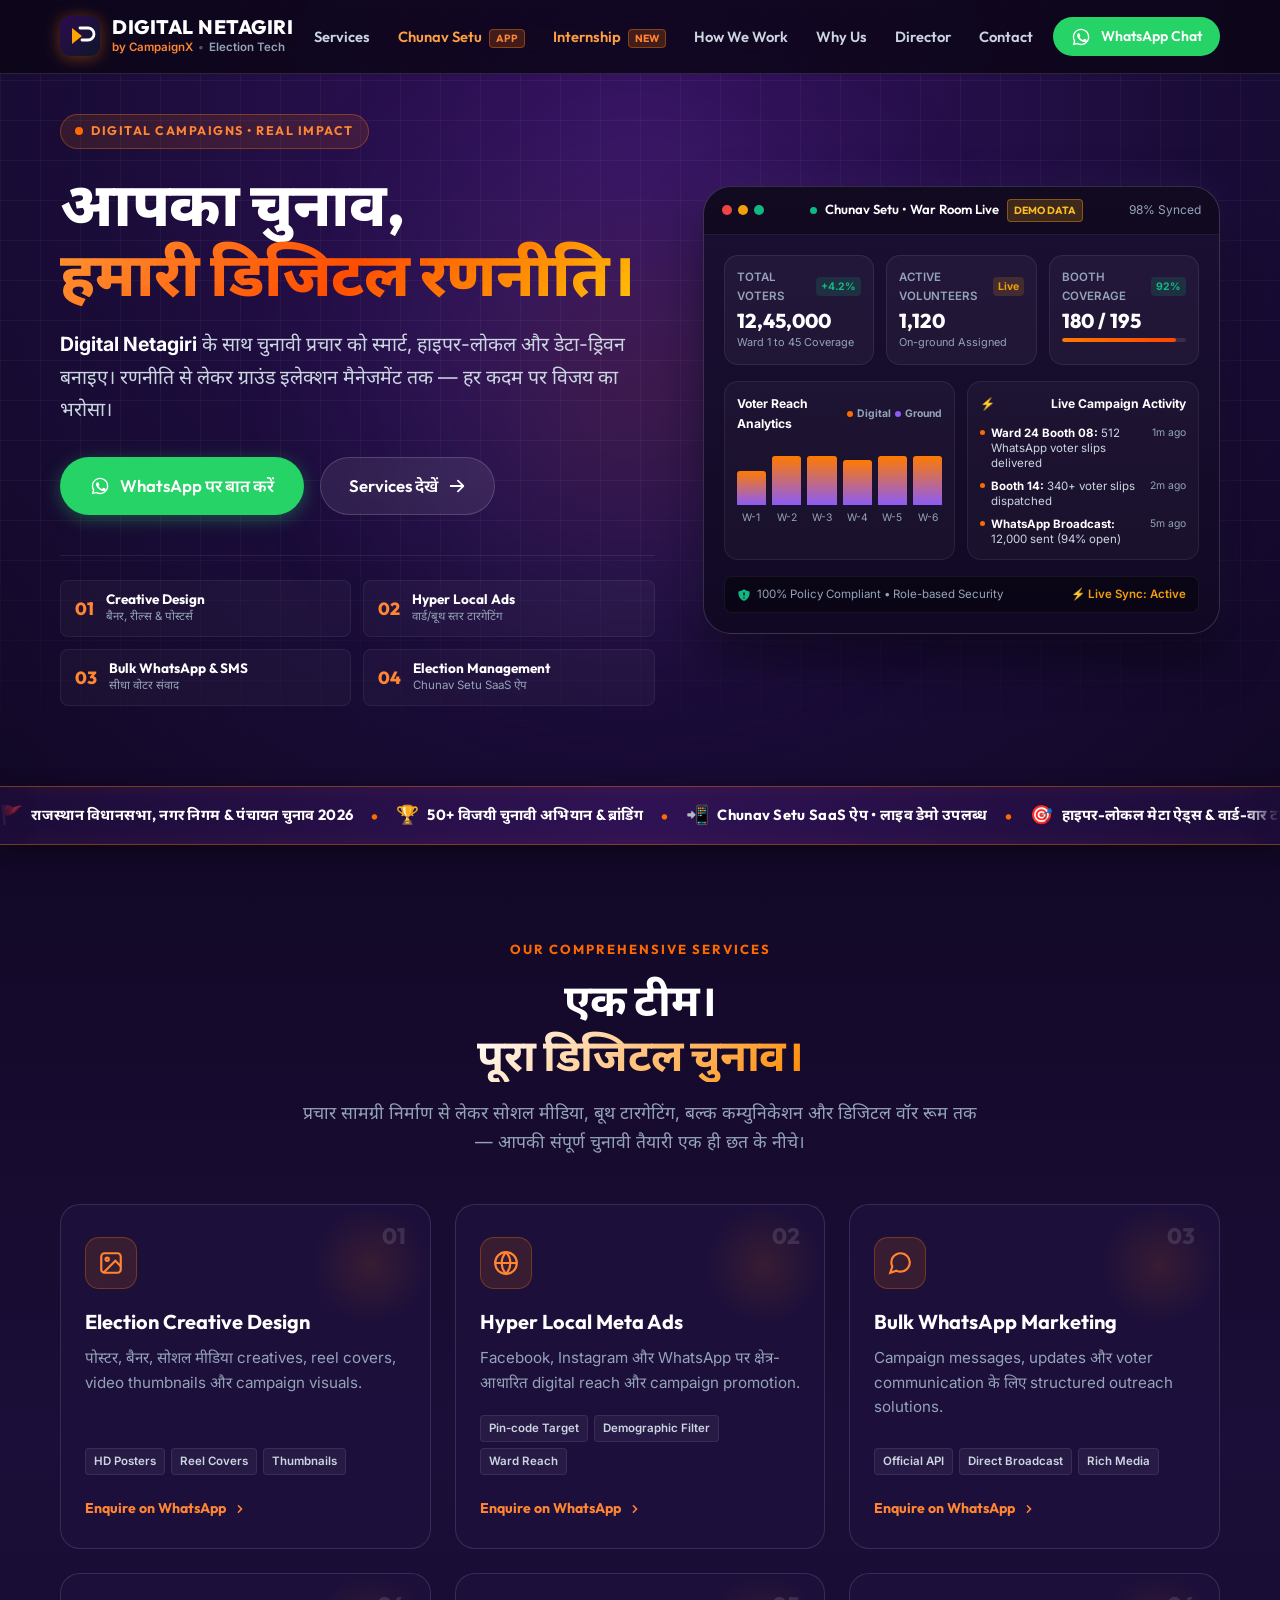
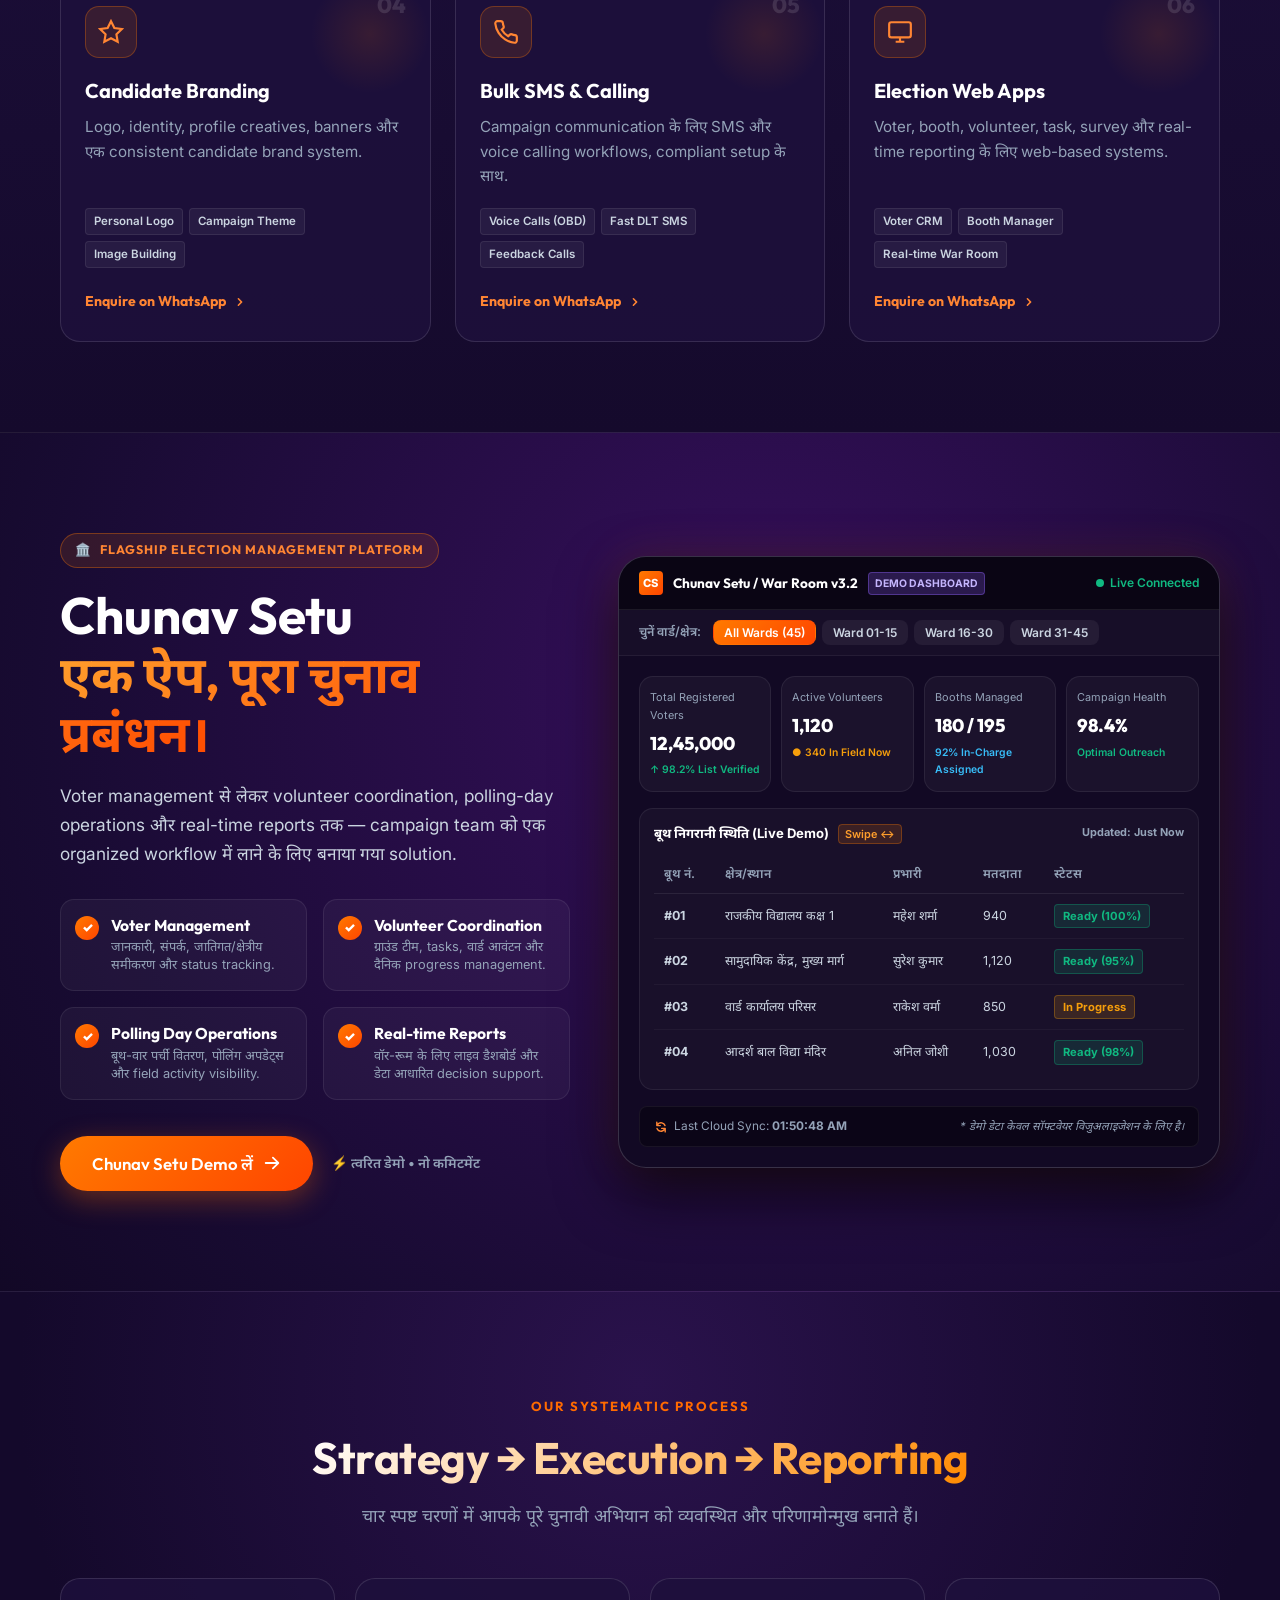
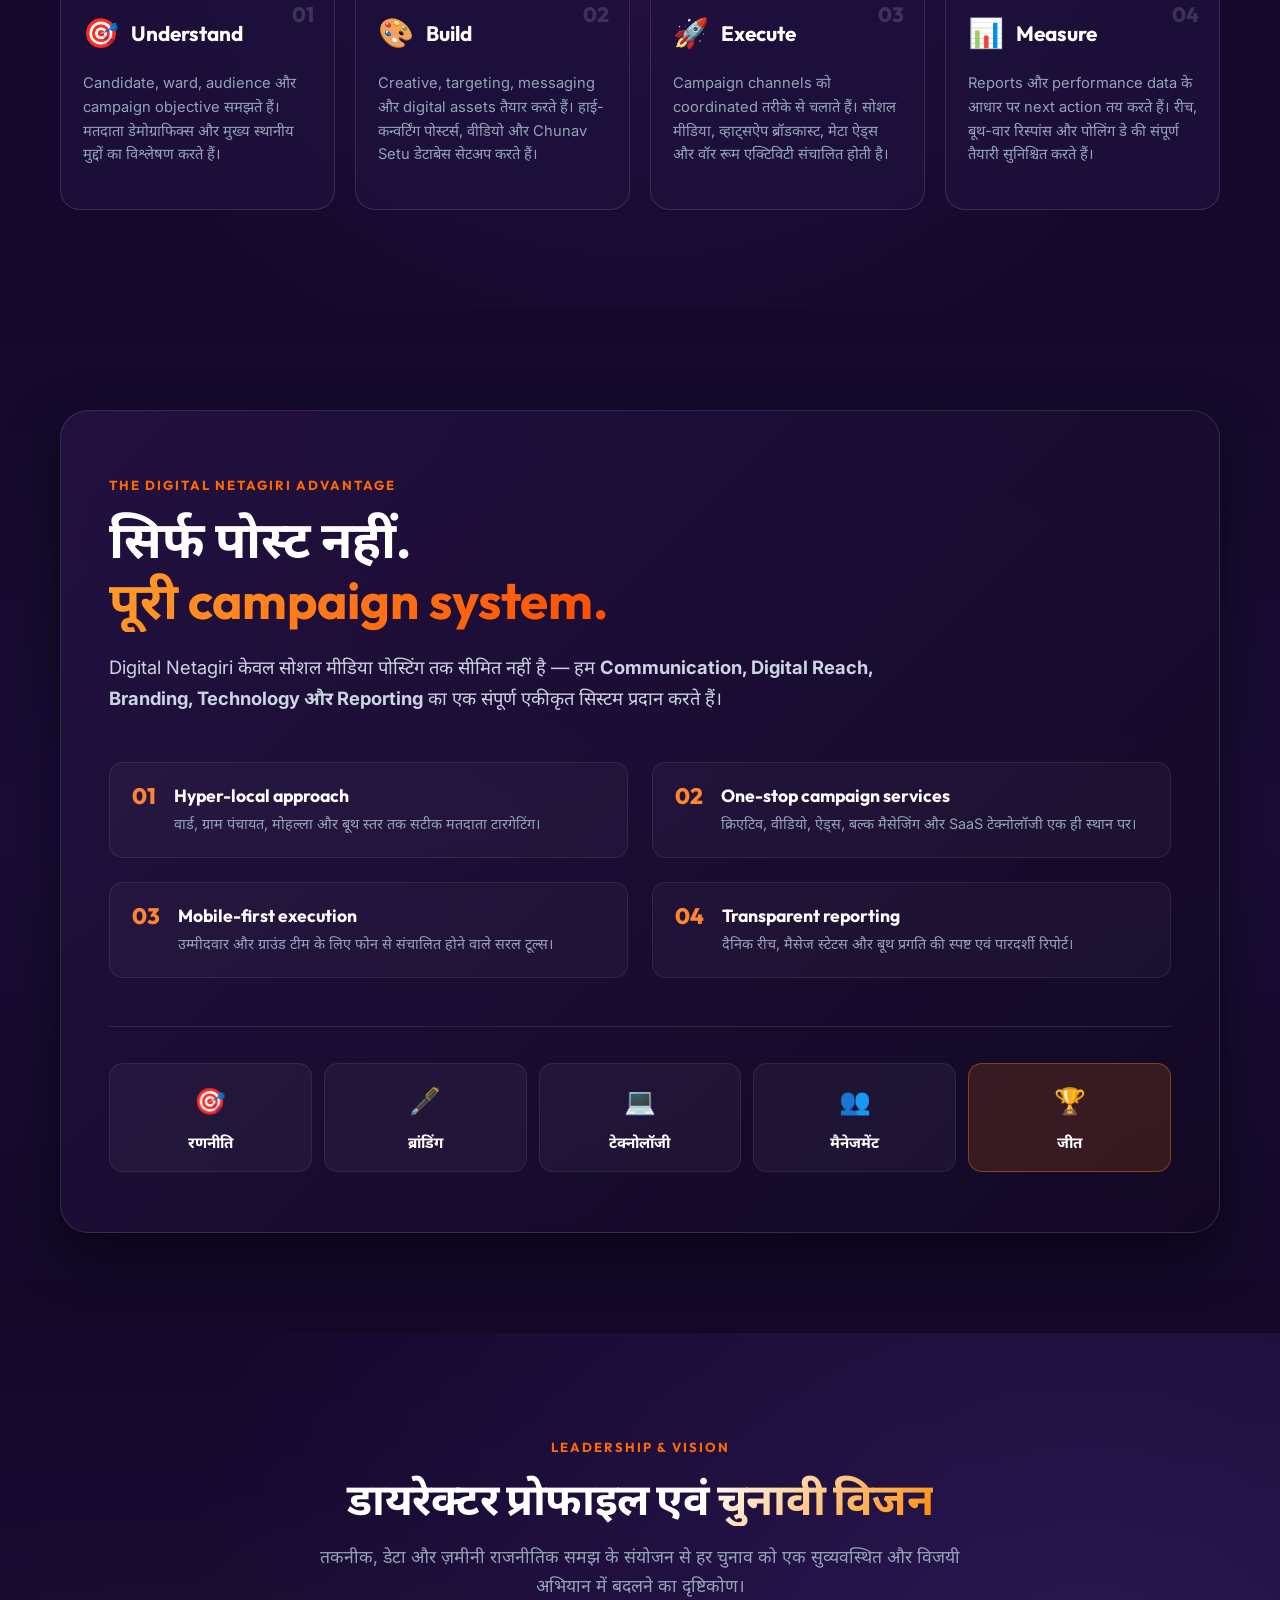
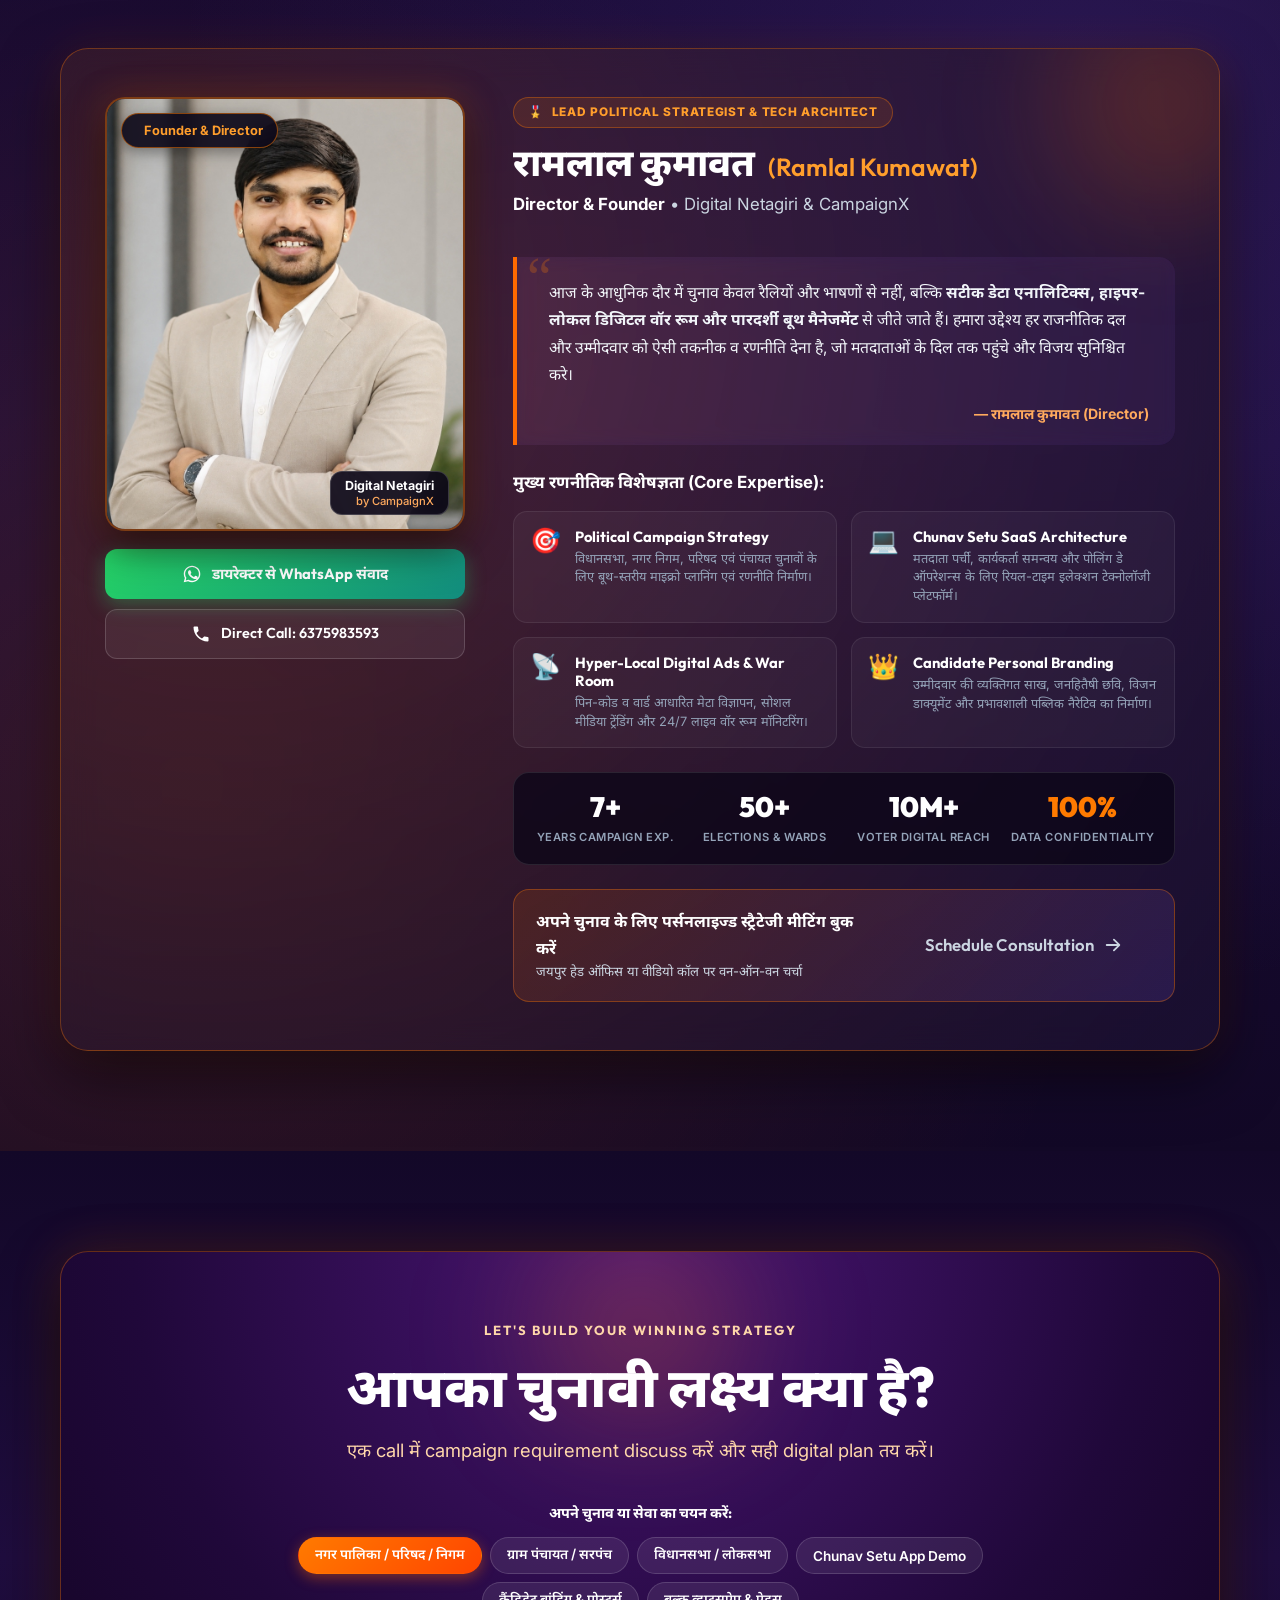
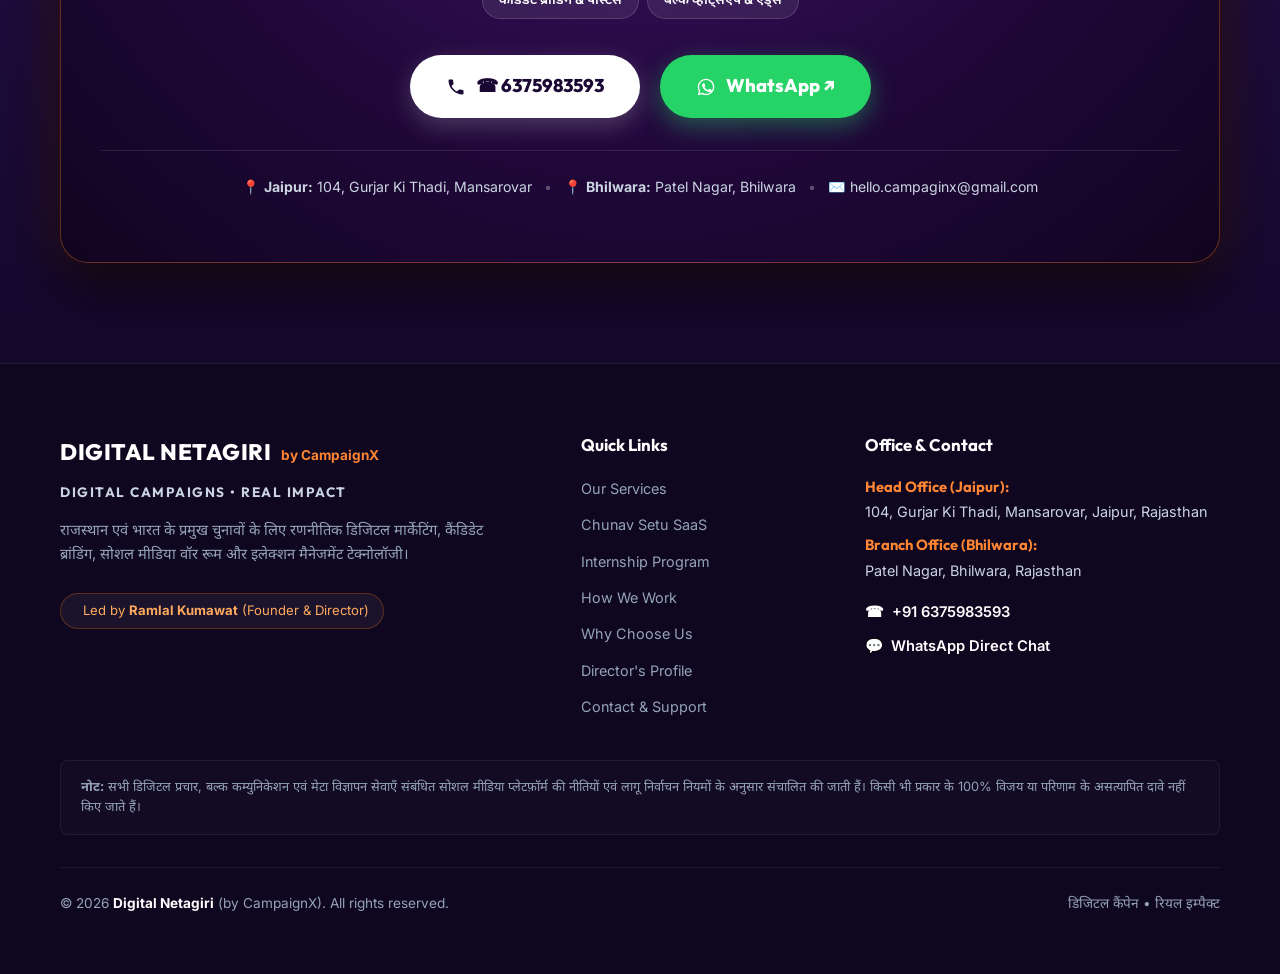
==== commit ab955cb5: "Add FutureX Skill-Oriented Internship Program page (/internship) with Tally form integration" ====
--- a/index.html
+++ b/index.html
@@ -65,6 +65,7 @@
         <ul class="nav-list">
           <li><a href="#services" class="nav-link">Services</a></li>
           <li><a href="#chunav-setu" class="nav-link nav-highlight">Chunav Setu <span class="nav-pill">App</span></a></li>
+          <li><a href="/internship" class="nav-link nav-highlight">Internship <span class="nav-pill">New</span></a></li>
           <li><a href="#how-we-work" class="nav-link">How We Work</a></li>
           <li><a href="#why-us" class="nav-link">Why Us</a></li>
           <li><a href="#director" class="nav-link">Director</a></li>
@@ -100,6 +101,7 @@
         <ul class="mobile-nav-list">
           <li><a href="#services" class="mobile-nav-link">Services</a></li>
           <li><a href="#chunav-setu" class="mobile-nav-link">Chunav Setu App <span class="badge-mini">Live</span></a></li>
+          <li><a href="/internship" class="mobile-nav-link">Internship Program <span class="badge-mini">Apply</span></a></li>
           <li><a href="#how-we-work" class="mobile-nav-link">How We Work</a></li>
           <li><a href="#why-us" class="mobile-nav-link">Why Digital Netagiri</a></li>
           <li><a href="#director" class="mobile-nav-link">Director Profile</a></li>
@@ -1134,6 +1136,7 @@
           <ul class="footer-nav">
             <li><a href="#services">Our Services</a></li>
             <li><a href="#chunav-setu">Chunav Setu SaaS</a></li>
+            <li><a href="/internship">Internship Program</a></li>
             <li><a href="#how-we-work">How We Work</a></li>
             <li><a href="#why-us">Why Choose Us</a></li>
             <li><a href="#director">Director's Profile</a></li>
--- a/style.css
+++ b/style.css
@@ -3380,3 +3380,751 @@
   }
 }
 
+/* ========================================================
+   FUTUREX INTERNSHIP PAGE STYLES
+   ======================================================== */
+
+.internship-hero {
+  position: relative;
+  padding-top: calc(var(--header-height) + 50px);
+  padding-bottom: 90px;
+  background: radial-gradient(circle at 50% 10%, #30135a 0%, #1a0a33 60%, #120826 100%);
+  overflow: hidden;
+  text-align: center;
+}
+
+.internship-hero .hero-bg-glow {
+  top: 5%;
+}
+
+.internship-hero-content {
+  max-width: 880px;
+  margin: 0 auto;
+  position: relative;
+  z-index: 1;
+}
+
+.brand-program-pill {
+  display: inline-flex;
+  align-items: center;
+  gap: 8px;
+  padding: 6px 16px;
+  border-radius: var(--radius-pill);
+  background: rgba(255, 122, 0, 0.12);
+  border: 1px solid rgba(255, 122, 0, 0.35);
+  color: var(--orange-light);
+  font-size: 0.84rem;
+  font-weight: 700;
+  letter-spacing: 0.5px;
+  text-transform: uppercase;
+  margin-bottom: 20px;
+}
+
+.internship-hero-title {
+  font-size: clamp(2.2rem, 5vw, 3.8rem);
+  font-weight: 800;
+  line-height: 1.15;
+  color: #ffffff;
+  margin-bottom: 16px;
+  letter-spacing: -0.5px;
+}
+
+.internship-hero-subheading {
+  font-size: clamp(1.2rem, 2.5vw, 1.6rem);
+  font-weight: 700;
+  background: var(--grad-hero-text);
+  -webkit-background-clip: text;
+  -webkit-text-fill-color: transparent;
+  margin-bottom: 20px;
+}
+
+.internship-hero-desc {
+  font-size: clamp(1rem, 1.8vw, 1.15rem);
+  color: var(--text-muted);
+  line-height: 1.7;
+  max-width: 740px;
+  margin: 0 auto 30px;
+}
+
+.internship-tags-row {
+  display: flex;
+  flex-wrap: wrap;
+  justify-content: center;
+  align-items: center;
+  gap: 10px;
+  margin-bottom: 36px;
+}
+
+.internship-tag-pill {
+  display: inline-flex;
+  align-items: center;
+  gap: 6px;
+  font-size: 0.85rem;
+  font-weight: 600;
+  color: #e2e8f0;
+  background: rgba(255, 255, 255, 0.05);
+  border: 1px solid rgba(255, 255, 255, 0.1);
+  padding: 6px 14px;
+  border-radius: var(--radius-pill);
+}
+
+.internship-tag-dot {
+  width: 6px;
+  height: 6px;
+  border-radius: 50%;
+  background-color: var(--orange-primary);
+}
+
+.internship-cta-group {
+  display: flex;
+  flex-wrap: wrap;
+  justify-content: center;
+  gap: 16px;
+  margin-bottom: 24px;
+}
+
+.btn-apply-primary {
+  background: var(--grad-orange);
+  color: #ffffff;
+  padding: 14px 34px;
+  font-size: 1.05rem;
+  font-weight: 700;
+  box-shadow: var(--shadow-glow-orange);
+  border: 1px solid rgba(255, 122, 0, 0.4);
+}
+
+.btn-apply-primary:hover {
+  transform: translateY(-2px);
+  box-shadow: 0 10px 32px rgba(255, 106, 0, 0.55);
+  color: #ffffff;
+}
+
+.btn-explore-secondary {
+  background: rgba(255, 255, 255, 0.06);
+  color: #ffffff;
+  border: 1px solid rgba(255, 255, 255, 0.16);
+  backdrop-filter: blur(8px);
+  padding: 14px 28px;
+  font-size: 1.05rem;
+  font-weight: 600;
+}
+
+.btn-explore-secondary:hover {
+  background: rgba(255, 255, 255, 0.14);
+  border-color: rgba(255, 255, 255, 0.3);
+  transform: translateY(-2px);
+  color: #ffffff;
+}
+
+/* SECTION PADDING */
+.internship-section {
+  position: relative;
+  padding: 80px 0;
+  border-top: 1px solid var(--border-subtle);
+}
+
+/* PROGRAM HIGHLIGHTS */
+.highlights-grid {
+  display: grid;
+  grid-template-columns: repeat(3, 1fr);
+  gap: 24px;
+}
+
+.highlight-card {
+  background: var(--bg-card);
+  border: 1px solid var(--border-subtle);
+  border-radius: var(--radius-lg);
+  padding: 28px 24px;
+  transition: all 0.3s ease;
+  position: relative;
+  overflow: hidden;
+  display: flex;
+  flex-direction: column;
+  align-items: flex-start;
+}
+
+.highlight-card::before {
+  content: '';
+  position: absolute;
+  top: 0;
+  left: 0;
+  width: 100%;
+  height: 3px;
+  background: var(--grad-orange);
+  opacity: 0;
+  transition: opacity 0.3s ease;
+}
+
+.highlight-card:hover {
+  background: var(--bg-card-hover);
+  border-color: rgba(255, 122, 0, 0.4);
+  transform: translateY(-4px);
+  box-shadow: 0 12px 30px rgba(0, 0, 0, 0.4);
+}
+
+.highlight-card:hover::before {
+  opacity: 1;
+}
+
+.highlight-icon-box {
+  width: 48px;
+  height: 48px;
+  border-radius: 12px;
+  background: rgba(255, 122, 0, 0.12);
+  border: 1px solid rgba(255, 122, 0, 0.25);
+  display: flex;
+  align-items: center;
+  justify-content: center;
+  color: var(--orange-light);
+  margin-bottom: 18px;
+  flex-shrink: 0;
+}
+
+.highlight-icon-box svg {
+  width: 24px;
+  height: 24px;
+}
+
+.highlight-title {
+  font-size: 1.22rem;
+  font-weight: 700;
+  color: #ffffff;
+  margin-bottom: 8px;
+}
+
+.highlight-desc {
+  font-size: 0.94rem;
+  color: var(--text-muted);
+  line-height: 1.6;
+  margin-bottom: 0;
+}
+
+/* INTERNSHIP DOMAINS */
+.domains-grid {
+  display: grid;
+  grid-template-columns: repeat(auto-fill, minmax(250px, 1fr));
+  gap: 18px;
+}
+
+.domain-card {
+  background: rgba(26, 14, 52, 0.7);
+  border: 1px solid rgba(255, 255, 255, 0.08);
+  border-radius: var(--radius-md);
+  padding: 20px 18px;
+  display: flex;
+  align-items: center;
+  gap: 14px;
+  transition: all 0.25s ease;
+}
+
+.domain-card:hover {
+  background: rgba(44, 22, 85, 0.9);
+  border-color: rgba(255, 122, 0, 0.35);
+  transform: translateY(-2px);
+  box-shadow: 0 8px 20px rgba(0, 0, 0, 0.3);
+}
+
+.domain-icon-circle {
+  width: 40px;
+  height: 40px;
+  border-radius: 10px;
+  background: rgba(139, 92, 246, 0.14);
+  border: 1px solid rgba(139, 92, 246, 0.25);
+  display: flex;
+  align-items: center;
+  justify-content: center;
+  color: #c4b5fd;
+  flex-shrink: 0;
+  transition: all 0.25s ease;
+}
+
+.domain-card:hover .domain-icon-circle {
+  background: rgba(255, 122, 0, 0.2);
+  border-color: rgba(255, 122, 0, 0.4);
+  color: var(--orange-light);
+}
+
+.domain-icon-circle svg {
+  width: 20px;
+  height: 20px;
+}
+
+.domain-name {
+  font-family: var(--font-heading);
+  font-size: 0.98rem;
+  font-weight: 600;
+  color: #ffffff;
+  line-height: 1.35;
+}
+
+/* INTERNSHIP TRACKS */
+.tracks-grid {
+  display: grid;
+  grid-template-columns: repeat(2, 1fr);
+  gap: 28px;
+  margin-bottom: 24px;
+}
+
+.track-card {
+  background: var(--bg-card);
+  border: 1px solid var(--border-subtle);
+  border-radius: var(--radius-xl);
+  padding: 36px 32px;
+  position: relative;
+  display: flex;
+  flex-direction: column;
+  transition: all 0.3s ease;
+}
+
+.track-card.popular {
+  border-color: rgba(255, 122, 0, 0.45);
+  background: linear-gradient(180deg, rgba(46, 20, 92, 0.85) 0%, rgba(26, 12, 54, 0.85) 100%);
+  box-shadow: 0 10px 35px rgba(0, 0, 0, 0.4);
+}
+
+.track-badge-top {
+  display: inline-flex;
+  align-items: center;
+  gap: 6px;
+  padding: 4px 12px;
+  border-radius: var(--radius-pill);
+  font-size: 0.78rem;
+  font-weight: 700;
+  text-transform: uppercase;
+  letter-spacing: 0.5px;
+  align-self: flex-start;
+  margin-bottom: 16px;
+  background: rgba(139, 92, 246, 0.15);
+  color: #c4b5fd;
+  border: 1px solid rgba(139, 92, 246, 0.3);
+}
+
+.track-card.popular .track-badge-top {
+  background: rgba(255, 122, 0, 0.18);
+  color: var(--orange-light);
+  border-color: rgba(255, 122, 0, 0.4);
+}
+
+.track-hours-tag {
+  font-family: var(--font-heading);
+  font-size: 2.2rem;
+  font-weight: 800;
+  color: #ffffff;
+  line-height: 1;
+  margin-bottom: 8px;
+}
+
+.track-hours-tag span {
+  font-size: 1.1rem;
+  font-weight: 600;
+  color: var(--orange-light);
+  margin-left: 4px;
+}
+
+.track-title {
+  font-size: 1.45rem;
+  font-weight: 700;
+  color: #ffffff;
+  margin-bottom: 14px;
+}
+
+.track-desc {
+  font-size: 1rem;
+  color: var(--text-muted);
+  line-height: 1.65;
+  margin-bottom: 24px;
+}
+
+.track-features-list {
+  list-style: none;
+  display: flex;
+  flex-direction: column;
+  gap: 12px;
+  margin-top: auto;
+  padding-top: 20px;
+  border-top: 1px solid rgba(255, 255, 255, 0.08);
+}
+
+.track-feature-item {
+  display: flex;
+  align-items: flex-start;
+  gap: 10px;
+  font-size: 0.94rem;
+  color: #cbd5e1;
+}
+
+.track-check-icon {
+  width: 18px;
+  height: 18px;
+  color: #10b981;
+  flex-shrink: 0;
+  margin-top: 2px;
+}
+
+.track-disclaimer-box {
+  background: rgba(255, 255, 255, 0.03);
+  border: 1px dashed rgba(255, 255, 255, 0.15);
+  border-radius: var(--radius-md);
+  padding: 16px 20px;
+  font-size: 0.88rem;
+  color: var(--text-dim);
+  line-height: 1.55;
+  margin-top: 24px;
+  display: flex;
+  align-items: center;
+  gap: 12px;
+}
+
+.track-disclaimer-icon {
+  width: 20px;
+  height: 20px;
+  color: var(--orange-light);
+  flex-shrink: 0;
+}
+
+/* DURATION SECTION */
+.duration-grid {
+  display: grid;
+  grid-template-columns: repeat(4, 1fr);
+  gap: 20px;
+  margin-bottom: 24px;
+}
+
+.duration-card {
+  background: var(--bg-card);
+  border: 1px solid var(--border-subtle);
+  border-radius: var(--radius-lg);
+  padding: 24px 20px;
+  text-align: center;
+  transition: all 0.3s ease;
+}
+
+.duration-card:hover {
+  background: var(--bg-card-hover);
+  border-color: rgba(255, 122, 0, 0.35);
+  transform: translateY(-3px);
+}
+
+.duration-weeks {
+  font-family: var(--font-heading);
+  font-size: 2rem;
+  font-weight: 800;
+  color: #ffffff;
+  line-height: 1.1;
+  margin-bottom: 4px;
+}
+
+.duration-weeks span {
+  font-size: 1rem;
+  font-weight: 600;
+  color: var(--orange-light);
+  display: block;
+}
+
+.duration-label {
+  font-size: 0.88rem;
+  color: var(--text-dim);
+  font-weight: 500;
+}
+
+.duration-note {
+  text-align: center;
+  font-size: 0.92rem;
+  color: var(--text-muted);
+  max-width: 650px;
+  margin: 0 auto;
+}
+
+/* WHAT STUDENTS WILL GET & WHO CAN APPLY */
+.two-col-info-grid {
+  display: grid;
+  grid-template-columns: repeat(2, 1fr);
+  gap: 32px;
+}
+
+.info-box-card {
+  background: var(--bg-card);
+  border: 1px solid var(--border-subtle);
+  border-radius: var(--radius-xl);
+  padding: 36px 30px;
+  display: flex;
+  flex-direction: column;
+}
+
+.info-box-title {
+  font-size: 1.5rem;
+  font-weight: 700;
+  color: #ffffff;
+  margin-bottom: 12px;
+  display: flex;
+  align-items: center;
+  gap: 10px;
+}
+
+.info-box-title svg {
+  width: 24px;
+  height: 24px;
+  color: var(--orange-light);
+}
+
+.info-box-desc {
+  font-size: 0.95rem;
+  color: var(--text-muted);
+  margin-bottom: 24px;
+  line-height: 1.6;
+}
+
+.info-check-list {
+  list-style: none;
+  display: flex;
+  flex-direction: column;
+  gap: 14px;
+}
+
+.info-check-item {
+  display: flex;
+  align-items: flex-start;
+  gap: 12px;
+  font-size: 0.96rem;
+  color: #e2e8f0;
+  line-height: 1.5;
+}
+
+.info-check-icon {
+  width: 20px;
+  height: 20px;
+  border-radius: 50%;
+  background: rgba(16, 185, 129, 0.16);
+  border: 1px solid rgba(16, 185, 129, 0.35);
+  display: flex;
+  align-items: center;
+  justify-content: center;
+  color: #10b981;
+  flex-shrink: 0;
+  margin-top: 1px;
+}
+
+.info-check-icon svg {
+  width: 12px;
+  height: 12px;
+}
+
+/* APPLICATION FORM SECTION */
+.application-section {
+  background: radial-gradient(circle at 50% 10%, #290f4e 0%, #15082e 60%, #120826 100%);
+}
+
+.application-wrapper {
+  max-width: 860px;
+  margin: 0 auto;
+}
+
+.application-header {
+  text-align: center;
+  margin-bottom: 36px;
+}
+
+.tally-container-card {
+  background: rgba(22, 11, 46, 0.92);
+  border: 1px solid rgba(255, 122, 0, 0.28);
+  border-radius: var(--radius-xl);
+  box-shadow: 0 16px 45px rgba(0, 0, 0, 0.5), 0 0 35px rgba(255, 106, 0, 0.12);
+  overflow: hidden;
+  padding: 16px;
+  position: relative;
+}
+
+.tally-iframe-wrapper {
+  width: 100%;
+  min-height: 800px;
+  border-radius: var(--radius-lg);
+  overflow: hidden;
+  background: transparent;
+  display: flex;
+  justify-content: center;
+}
+
+.tally-iframe-wrapper iframe {
+  width: 100%;
+  border: none;
+  min-height: 850px;
+  display: block;
+}
+
+/* FAQ SECTION */
+.faq-wrapper {
+  max-width: 840px;
+  margin: 0 auto;
+  display: flex;
+  flex-direction: column;
+  gap: 14px;
+}
+
+.faq-item {
+  background: var(--bg-card);
+  border: 1px solid var(--border-subtle);
+  border-radius: var(--radius-md);
+  overflow: hidden;
+  transition: all 0.25s ease;
+}
+
+.faq-item:hover {
+  border-color: rgba(255, 122, 0, 0.3);
+}
+
+.faq-item.active {
+  border-color: rgba(255, 122, 0, 0.45);
+  background: rgba(38, 20, 75, 0.88);
+}
+
+.faq-question {
+  width: 100%;
+  padding: 20px 24px;
+  text-align: left;
+  font-family: var(--font-heading);
+  font-size: 1.08rem;
+  font-weight: 700;
+  color: #ffffff;
+  display: flex;
+  align-items: center;
+  justify-content: space-between;
+  gap: 16px;
+  cursor: pointer;
+}
+
+.faq-toggle-icon {
+  width: 24px;
+  height: 24px;
+  border-radius: 50%;
+  background: rgba(255, 255, 255, 0.06);
+  display: flex;
+  align-items: center;
+  justify-content: center;
+  flex-shrink: 0;
+  transition: transform 0.3s ease;
+  color: var(--orange-light);
+}
+
+.faq-item.active .faq-toggle-icon {
+  transform: rotate(180deg);
+  background: rgba(255, 122, 0, 0.2);
+}
+
+.faq-answer {
+  max-height: 0;
+  overflow: hidden;
+  transition: max-height 0.35s cubic-bezier(0.16, 1, 0.3, 1), padding 0.3s ease;
+  padding: 0 24px;
+  font-size: 0.96rem;
+  color: var(--text-muted);
+  line-height: 1.65;
+}
+
+.faq-item.active .faq-answer {
+  max-height: 240px;
+  padding: 0 24px 22px;
+}
+
+/* RESPONSIVE MEDIA QUERIES FOR INTERNSHIP */
+@media (max-width: 992px) {
+  .highlights-grid {
+    grid-template-columns: repeat(2, 1fr);
+  }
+
+  .tracks-grid {
+    grid-template-columns: 1fr;
+  }
+
+  .two-col-info-grid {
+    grid-template-columns: 1fr;
+  }
+
+  .duration-grid {
+    grid-template-columns: repeat(2, 1fr);
+  }
+}
+
+@media (max-width: 768px) {
+  .internship-hero {
+    padding-top: calc(var(--header-height) + 30px);
+    padding-bottom: 60px;
+  }
+
+  .internship-hero-title {
+    font-size: 2.1rem;
+  }
+
+  .internship-hero-subheading {
+    font-size: 1.15rem;
+  }
+
+  .internship-section {
+    padding: 60px 0;
+  }
+
+  .highlights-grid {
+    grid-template-columns: 1fr;
+    gap: 16px;
+  }
+
+  .domains-grid {
+    grid-template-columns: 1fr;
+    gap: 12px;
+  }
+
+  .track-card {
+    padding: 26px 20px;
+  }
+
+  .info-box-card {
+    padding: 26px 20px;
+  }
+
+  .tally-container-card {
+    padding: 10px;
+    border-radius: var(--radius-lg);
+  }
+
+  .tally-iframe-wrapper {
+    min-height: 950px;
+  }
+
+  .faq-question {
+    padding: 16px 18px;
+    font-size: 1rem;
+  }
+
+  .faq-answer {
+    padding: 0 18px;
+  }
+
+  .faq-item.active .faq-answer {
+    padding: 0 18px 18px;
+  }
+}
+
+@media (max-width: 480px) {
+  .duration-grid {
+    grid-template-columns: repeat(2, 1fr);
+    gap: 12px;
+  }
+
+  .duration-weeks {
+    font-size: 1.6rem;
+  }
+
+  .btn-apply-primary, .btn-explore-secondary {
+    width: 100%;
+  }
+
+  .internship-tags-row {
+    gap: 6px;
+  }
+
+  .internship-tag-pill {
+    font-size: 0.76rem;
+    padding: 4px 10px;
+  }
+}
+
+
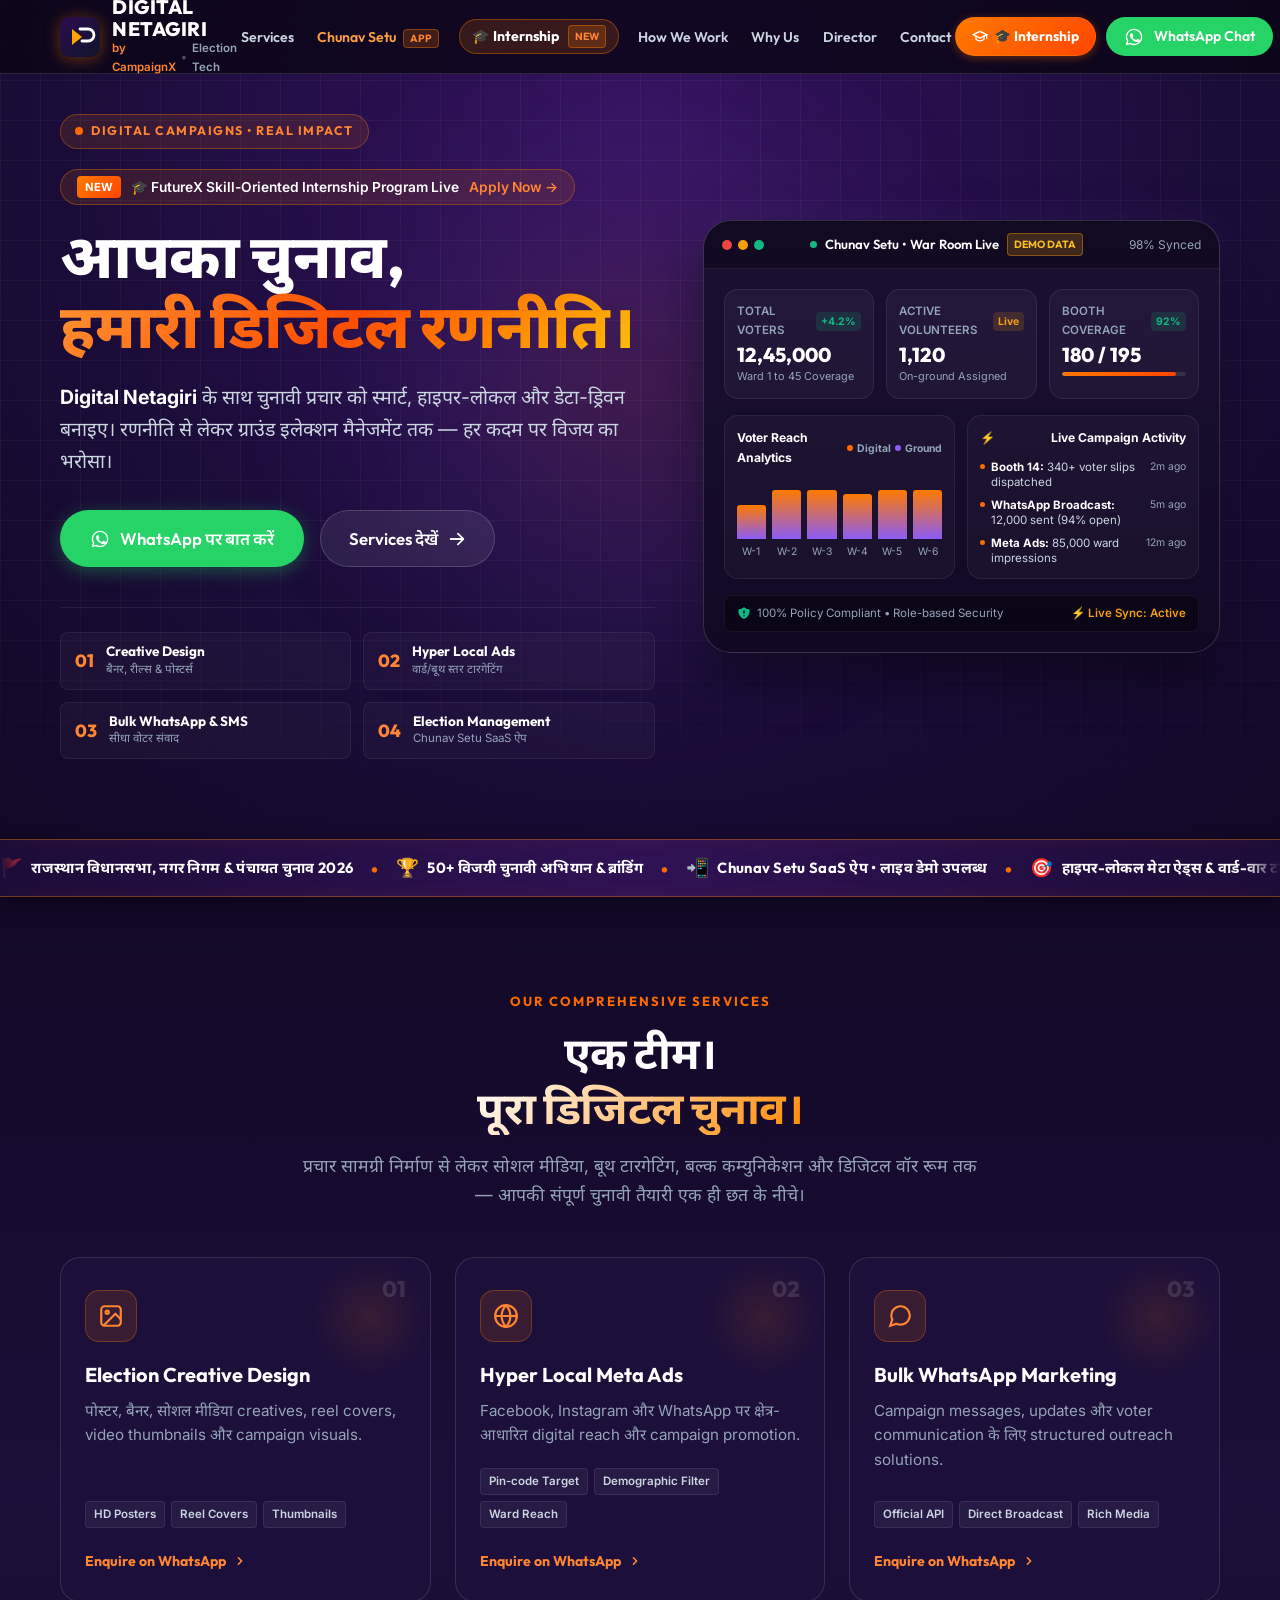
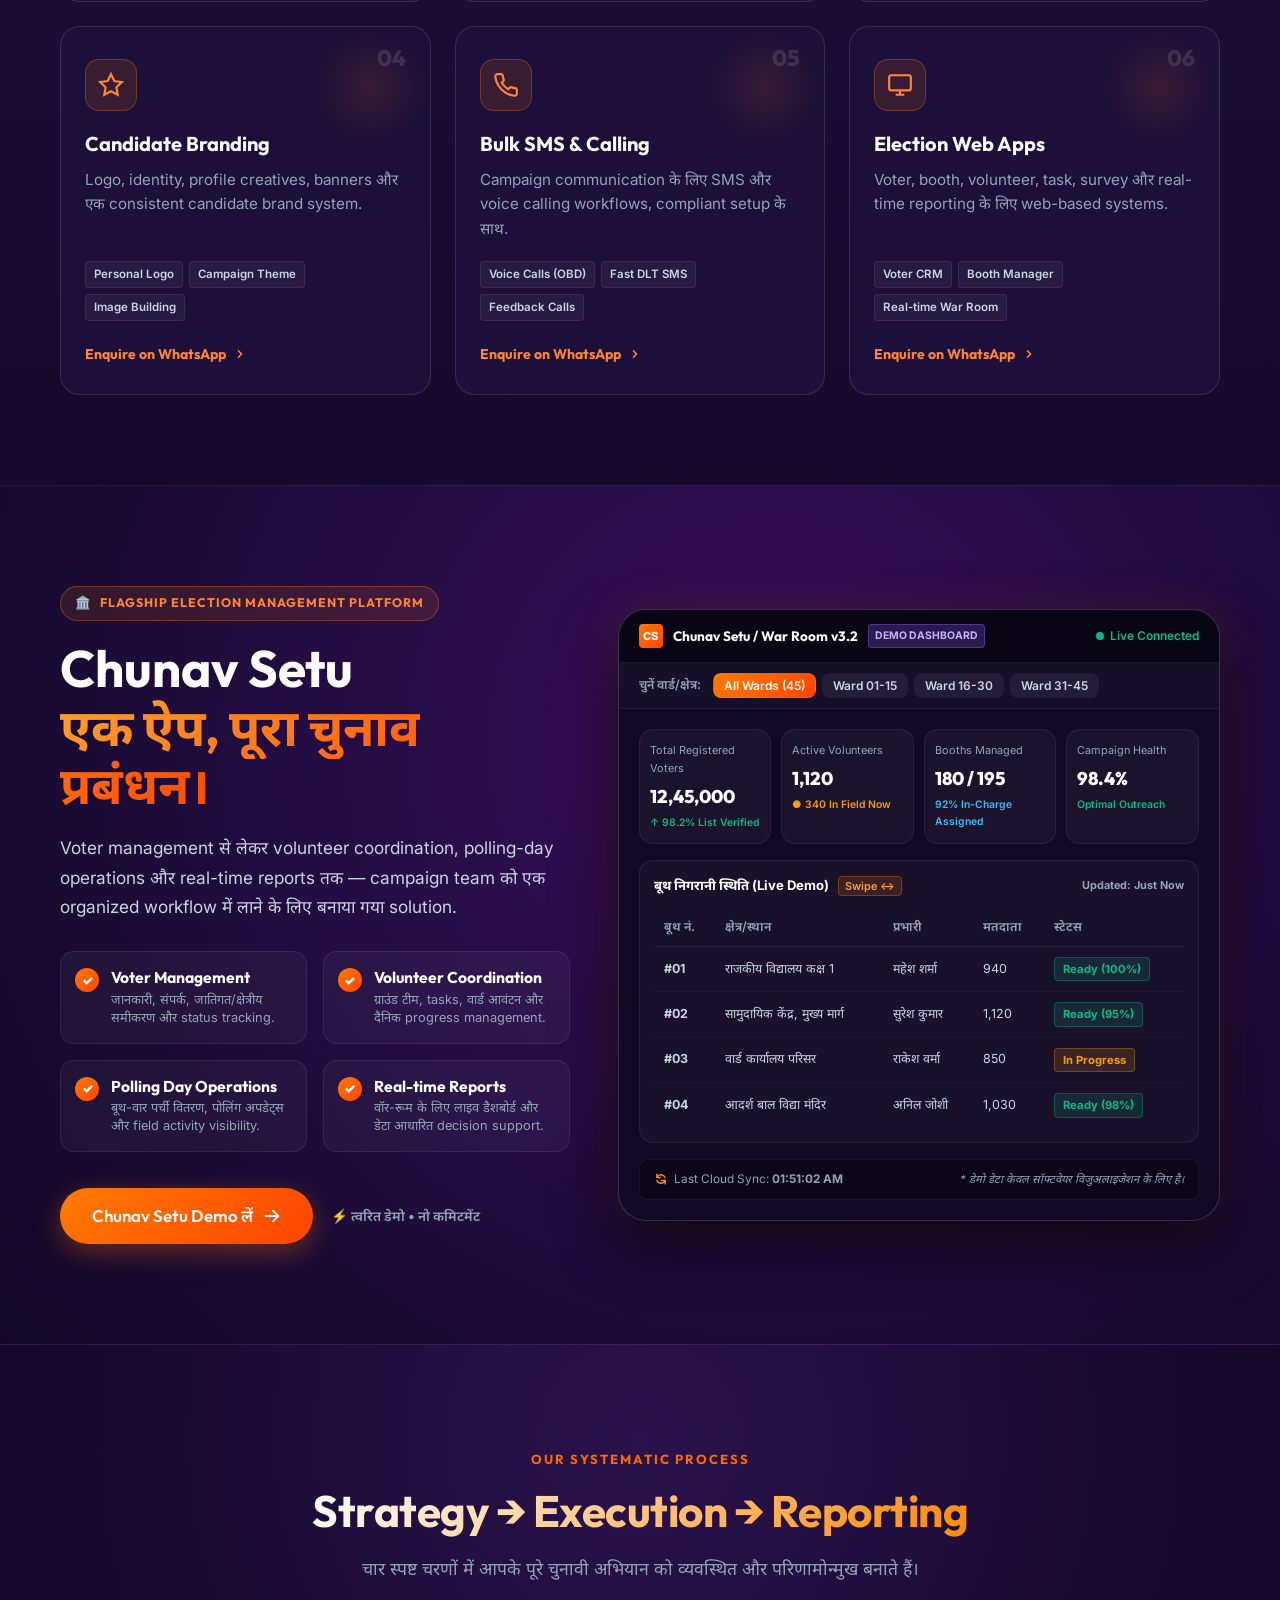
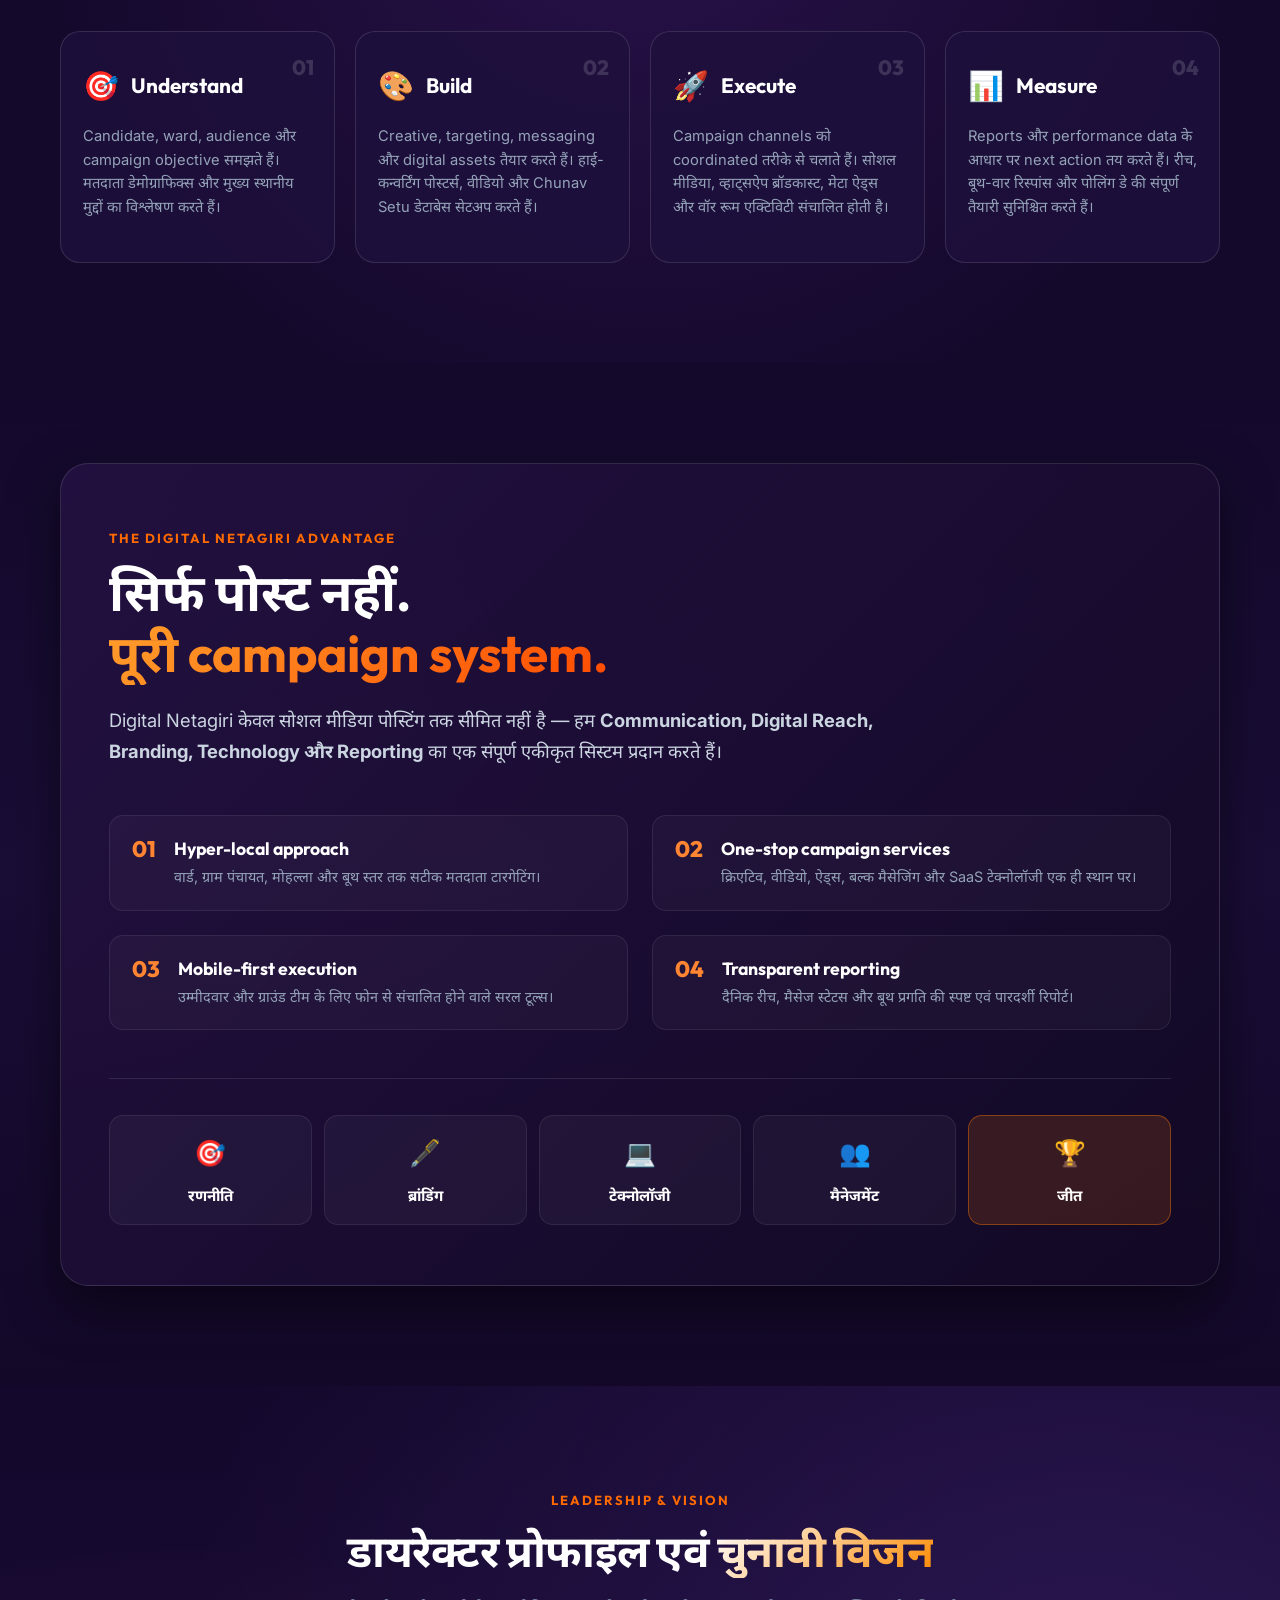
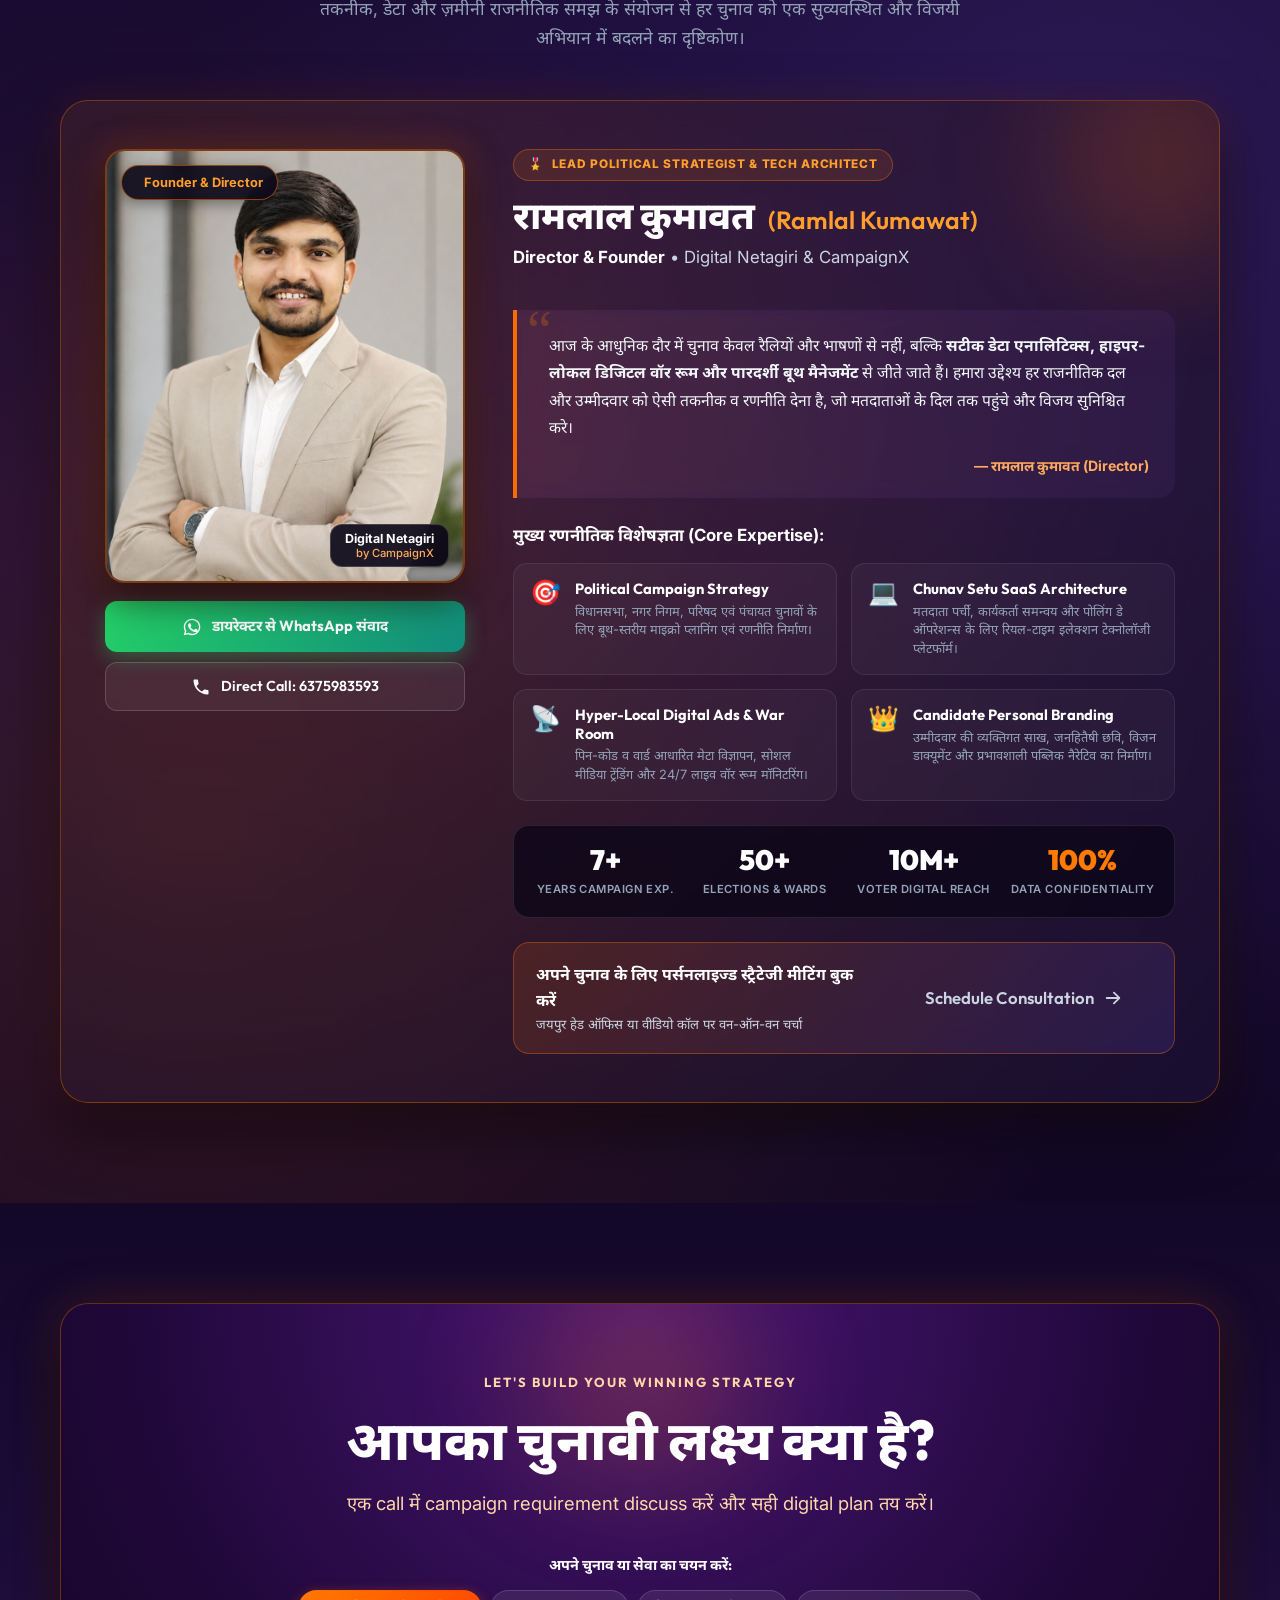
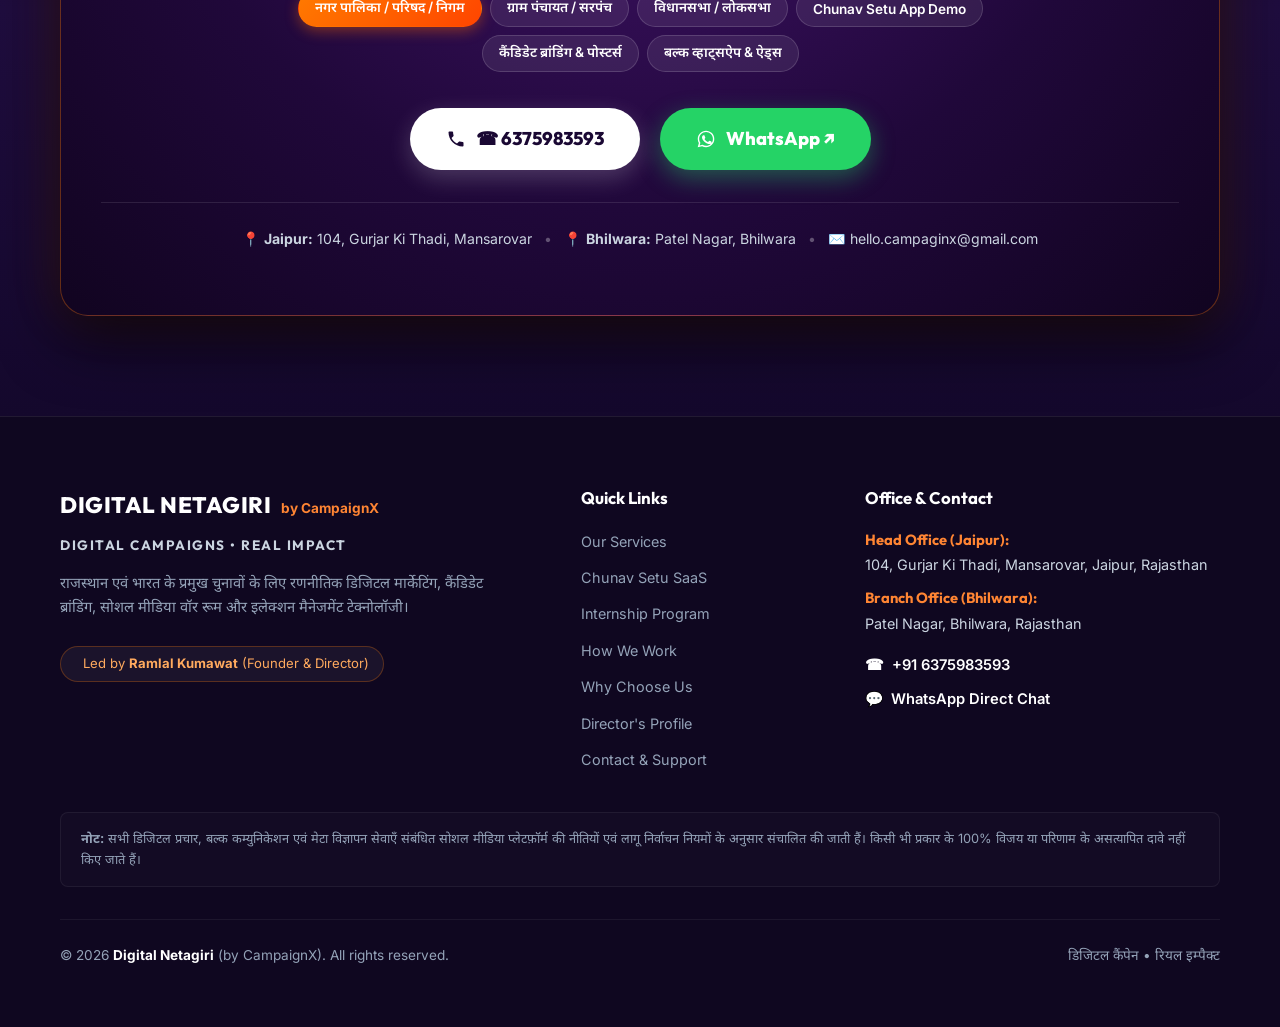
==== commit f7092dbb: "Enhance desktop navigation visibility for Internship option (header button, nav item, and hero banne" ====
--- a/index.html
+++ b/index.html
@@ -65,7 +65,7 @@
         <ul class="nav-list">
           <li><a href="#services" class="nav-link">Services</a></li>
           <li><a href="#chunav-setu" class="nav-link nav-highlight">Chunav Setu <span class="nav-pill">App</span></a></li>
-          <li><a href="/internship" class="nav-link nav-highlight">Internship <span class="nav-pill">New</span></a></li>
+          <li><a href="/internship" class="nav-link nav-internship-item">🎓 Internship <span class="nav-pill">New</span></a></li>
           <li><a href="#how-we-work" class="nav-link">How We Work</a></li>
           <li><a href="#why-us" class="nav-link">Why Us</a></li>
           <li><a href="#director" class="nav-link">Director</a></li>
@@ -75,6 +75,13 @@
 
       <!-- Header Action -->
       <div class="header-action">
+        <a href="/internship" class="btn btn-internship-header" id="headerInternshipBtn">
+          <svg viewBox="0 0 24 24" class="btn-icon" fill="none" stroke="currentColor" stroke-width="2">
+            <path d="M22 10v6M2 10l10-5 10 5-10 5z"></path>
+            <path d="M6 12v5c3 3 9 3 12 0v-5"></path>
+          </svg>
+          <span>🎓 Internship</span>
+        </a>
         <a href="https://wa.me/916375983593?text=%E0%A4%A8%E0%A4%AE%E0%A4%B8%E0%A5%8D%E0%A4%A4%E0%A5%87%20Digital%20Netagiri%2C%20%E0%A4%AE%E0%A5%81%E0%A4%9D%E0%A5%87%20%E0%A4%9A%E0%A5%81%E0%A4%A8%E0%A4%BE%E0%A4%B5%E0%A5%80%20%E0%A4%A1%E0%A4%BF%E0%A4%9C%E0%A4%BF%E0%A4%9F%E0%A4%B2%20%E0%A4%AA%E0%A5%8D%E0%A4%B0%E0%A4%9A%E0%A4%BE%E0%A4%B0%20%2F%20Chunav%20Setu%20%E0%A4%95%E0%A5%87%20%E0%A4%AC%E0%A4%BE%E0%A4%B0%E0%A5%87%20%E0%A4%AE%E0%A5%87%E0%A4%82%20%E0%A4%9C%E0%A4%BE%E0%A4%A8%E0%A4%95%E0%A4%BE%E0%A4%B0%E0%A5%80%20%E0%A4%9A%E0%A4%BE%E0%A4%B9%E0%A4%BF%E0%A4%8F%E0%A5%A4" target="_blank" rel="noopener noreferrer" class="btn btn-whatsapp-header" id="headerWhatsAppBtn">
           <svg viewBox="0 0 24 24" class="btn-icon" fill="currentColor">
             <path d="M12.04 2C6.58 2 2.13 6.45 2.13 11.91C2.13 13.66 2.59 15.36 3.45 16.86L2.05 22L7.3 20.62C8.75 21.41 10.38 21.83 12.04 21.83C17.5 21.83 21.95 17.38 21.95 11.92C21.95 9.27 20.92 6.78 19.05 4.91C17.18 3.03 14.69 2 12.04 2ZM12.05 3.67C14.25 3.67 16.31 4.53 17.87 6.09C19.42 7.65 20.28 9.72 20.28 11.92C20.28 16.46 16.59 20.15 12.04 20.15C10.56 20.15 9.11 19.76 7.85 19.01L7.55 18.83L4.43 19.65L5.26 16.61L5.06 16.29C4.24 14.99 3.8 13.47 3.8 11.91C3.81 7.37 7.5 3.67 12.05 3.67ZM8.95 7.42C8.76 7.42 8.46 7.49 8.2 7.77C7.94 8.05 7.21 8.74 7.21 10.14C7.21 11.54 8.23 12.89 8.37 13.08C8.51 13.27 10.37 16.13 13.21 17.36C13.88 17.65 14.41 17.83 14.82 17.96C15.5 18.17 16.12 18.14 16.61 18.07C17.16 17.99 18.29 17.38 18.52 16.73C18.76 16.07 18.76 15.51 18.69 15.39C18.62 15.28 18.43 15.21 18.15 15.07C17.87 14.93 16.49 14.25 16.23 14.16C15.97 14.07 15.79 14.02 15.6 14.3C15.41 14.58 14.88 15.21 14.72 15.39C14.56 15.58 14.39 15.6 14.11 15.46C13.83 15.32 12.94 15.03 11.89 14.09C11.07 13.36 10.51 12.46 10.35 12.18C10.19 11.9 10.33 11.75 10.47 11.61C10.6 11.48 10.76 11.27 10.9 11.11C11.04 10.95 11.09 10.83 11.18 10.65C11.27 10.46 11.23 10.3 11.16 10.16C11.09 10.02 10.53 8.65 10.3 8.09C10.07 7.55 9.84 7.62 9.67 7.61L9.14 7.6C8.95 7.6 8.95 7.42 8.95 7.42Z"/>
@@ -138,6 +145,15 @@
           <div class="hero-eyebrow-pill">
             <span class="pulse-dot"></span>
             <span class="eyebrow-text">DIGITAL CAMPAIGNS • REAL IMPACT</span>
+          </div>
+
+          <!-- FutureX Internship Announcement -->
+          <div>
+            <a href="/internship" class="hero-announcement-banner">
+              <span class="badge-mini">NEW</span>
+              <span>🎓 FutureX Skill-Oriented Internship Program Live</span>
+              <span class="banner-arrow">Apply Now →</span>
+            </a>
           </div>
 
           <h1 class="hero-headline">
--- a/style.css
+++ b/style.css
@@ -365,17 +365,18 @@
 .nav-list {
   display: flex;
   align-items: center;
-  gap: 28px;
+  gap: clamp(8px, 1.2vw, 18px);
   list-style: none;
 }
 
 .nav-link {
   font-family: var(--font-heading);
-  font-size: 0.92rem;
+  font-size: 0.88rem;
   font-weight: 600;
   color: var(--text-muted);
   position: relative;
-  padding: 6px 0;
+  padding: 6px 4px;
+  white-space: nowrap;
 }
 
 .nav-link:hover {
@@ -384,6 +385,25 @@
 
 .nav-link.nav-highlight {
   color: #ff9f43;
+}
+
+.nav-link.nav-internship-item {
+  color: #ffffff !important;
+  background: rgba(255, 122, 0, 0.16);
+  border: 1px solid rgba(255, 122, 0, 0.38);
+  border-radius: var(--radius-pill);
+  padding: 5px 12px !important;
+  font-weight: 700;
+  display: inline-flex;
+  align-items: center;
+  gap: 5px;
+  transition: all 0.25s ease;
+}
+
+.nav-link.nav-internship-item:hover {
+  background: rgba(255, 122, 0, 0.3);
+  border-color: rgba(255, 122, 0, 0.6);
+  transform: translateY(-1px);
 }
 
 .nav-pill {
@@ -398,11 +418,37 @@
   margin-left: 4px;
 }
 
-/* Header Action & WhatsApp */
+/* Header Action & Buttons */
 .header-action {
   display: flex;
   align-items: center;
-  gap: 12px;
+  gap: 10px;
+}
+
+.btn-internship-header {
+  display: inline-flex;
+  align-items: center;
+  gap: 6px;
+  background: var(--grad-orange);
+  color: #ffffff !important;
+  padding: 7px 16px;
+  font-size: 0.86rem;
+  font-weight: 700;
+  border-radius: var(--radius-pill);
+  box-shadow: 0 2px 10px rgba(255, 106, 0, 0.35);
+  border: 1px solid rgba(255, 122, 0, 0.4);
+  white-space: nowrap;
+  transition: all 0.25s ease;
+}
+
+.btn-internship-header:hover {
+  transform: translateY(-2px);
+  box-shadow: 0 4px 16px rgba(255, 106, 0, 0.55);
+}
+
+.btn-internship-header .btn-icon {
+  width: 16px;
+  height: 16px;
 }
 
 .btn-whatsapp-header {
@@ -411,6 +457,39 @@
   color: #ffffff;
   padding: 8px 18px;
   font-size: 0.88rem;
+}
+
+/* Hero Announcement Banner */
+.hero-announcement-banner {
+  display: inline-flex;
+  align-items: center;
+  gap: 10px;
+  background: rgba(255, 122, 0, 0.12);
+  border: 1px solid rgba(255, 122, 0, 0.35);
+  padding: 6px 16px;
+  border-radius: var(--radius-pill);
+  color: #ffffff;
+  font-size: 0.86rem;
+  font-weight: 600;
+  margin-bottom: 16px;
+  transition: all 0.25s ease;
+  text-decoration: none;
+}
+
+.hero-announcement-banner:hover {
+  background: rgba(255, 122, 0, 0.22);
+  border-color: rgba(255, 122, 0, 0.55);
+  transform: translateY(-2px);
+  color: var(--orange-light);
+}
+
+.hero-announcement-banner .banner-arrow {
+  color: var(--orange-light);
+  transition: transform 0.2s ease;
+}
+
+.hero-announcement-banner:hover .banner-arrow {
+  transform: translateX(4px);
 }
 
 /* Mobile Menu Toggle Button */
@@ -2184,8 +2263,8 @@
    RESPONSIVE BREAKPOINTS
    ======================================================== */
 
-/* Large Desktop */
-@media (min-width: 1024px) {
+/* Desktop & Laptops (960px and above) */
+@media (min-width: 960px) {
   .desktop-nav {
     display: block;
   }
@@ -2200,8 +2279,8 @@
   }
 }
 
-/* Tablet Layout (768px - 1023px) */
-@media (max-width: 1023px) and (min-width: 768px) {
+/* Tablet & Smaller Laptops (768px - 959px) */
+@media (max-width: 959px) and (min-width: 768px) {
   .hero-container {
     grid-template-columns: 1fr;
     gap: 40px;
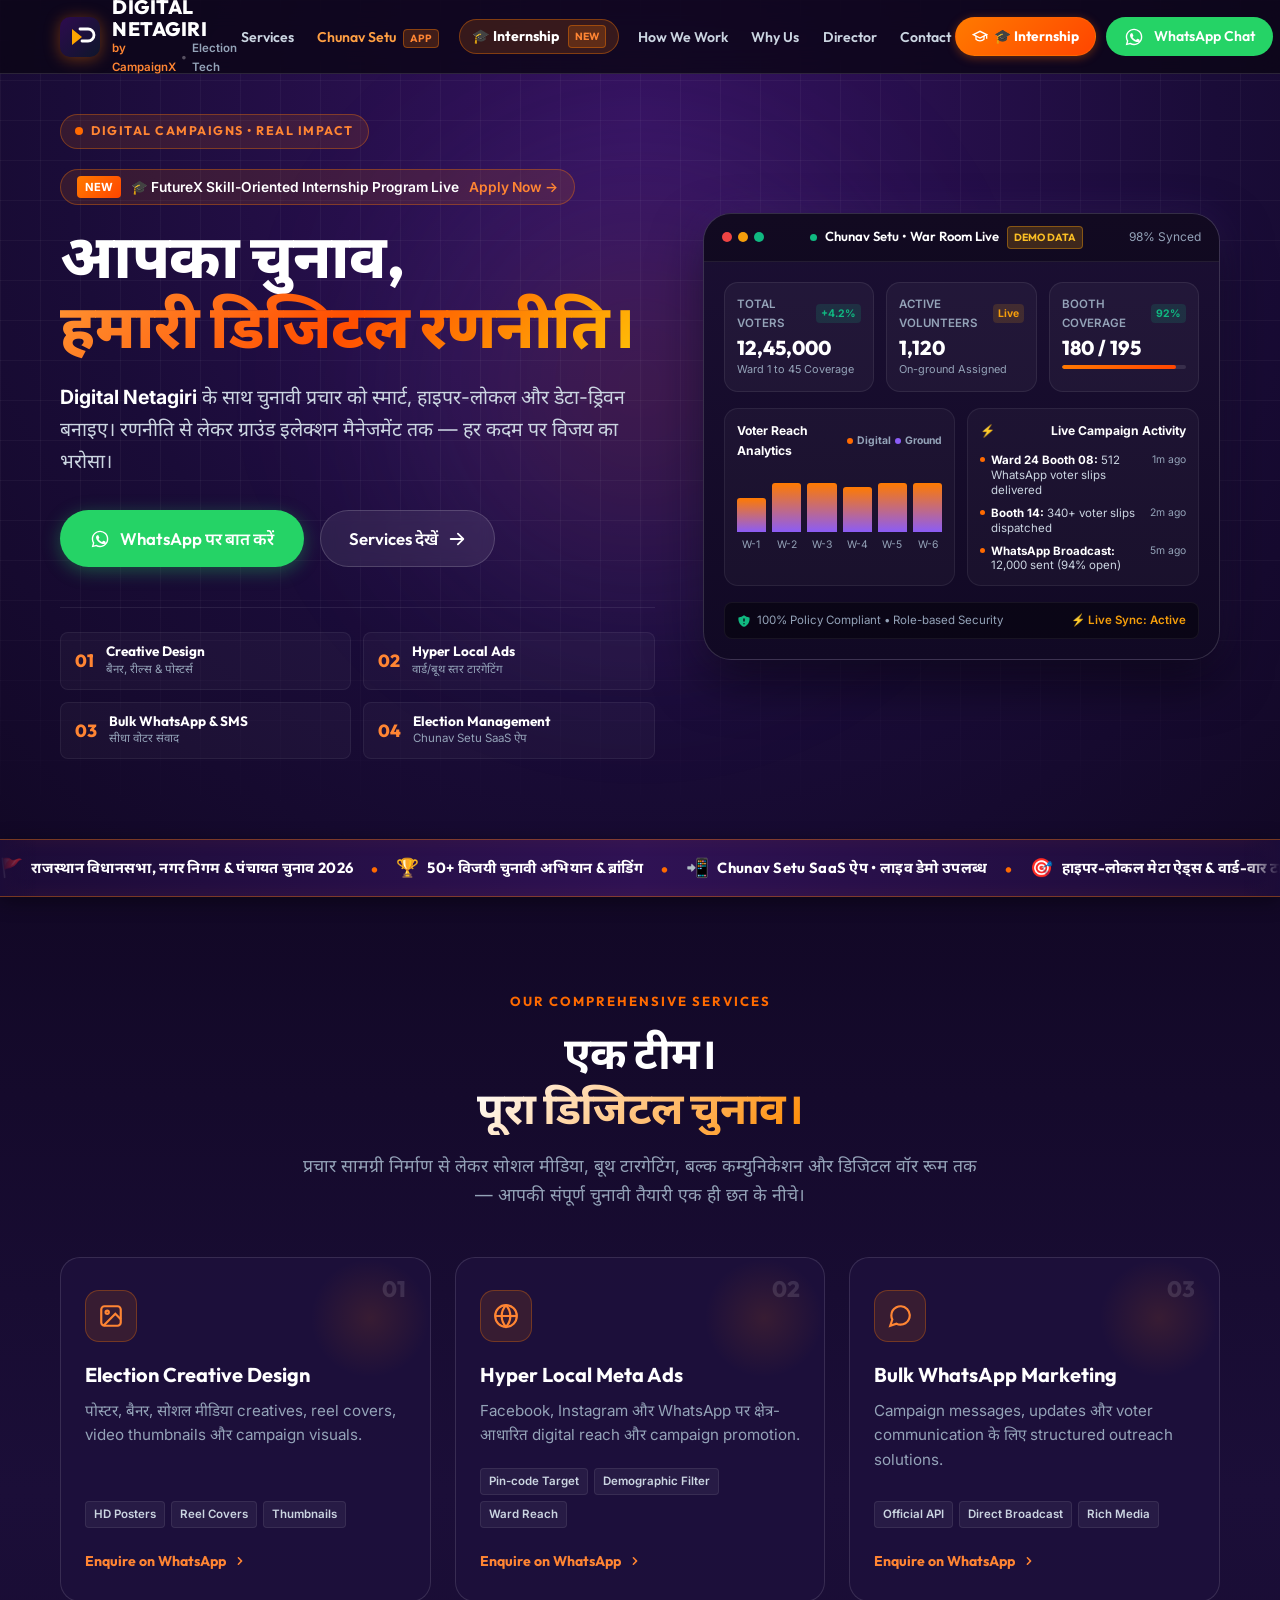
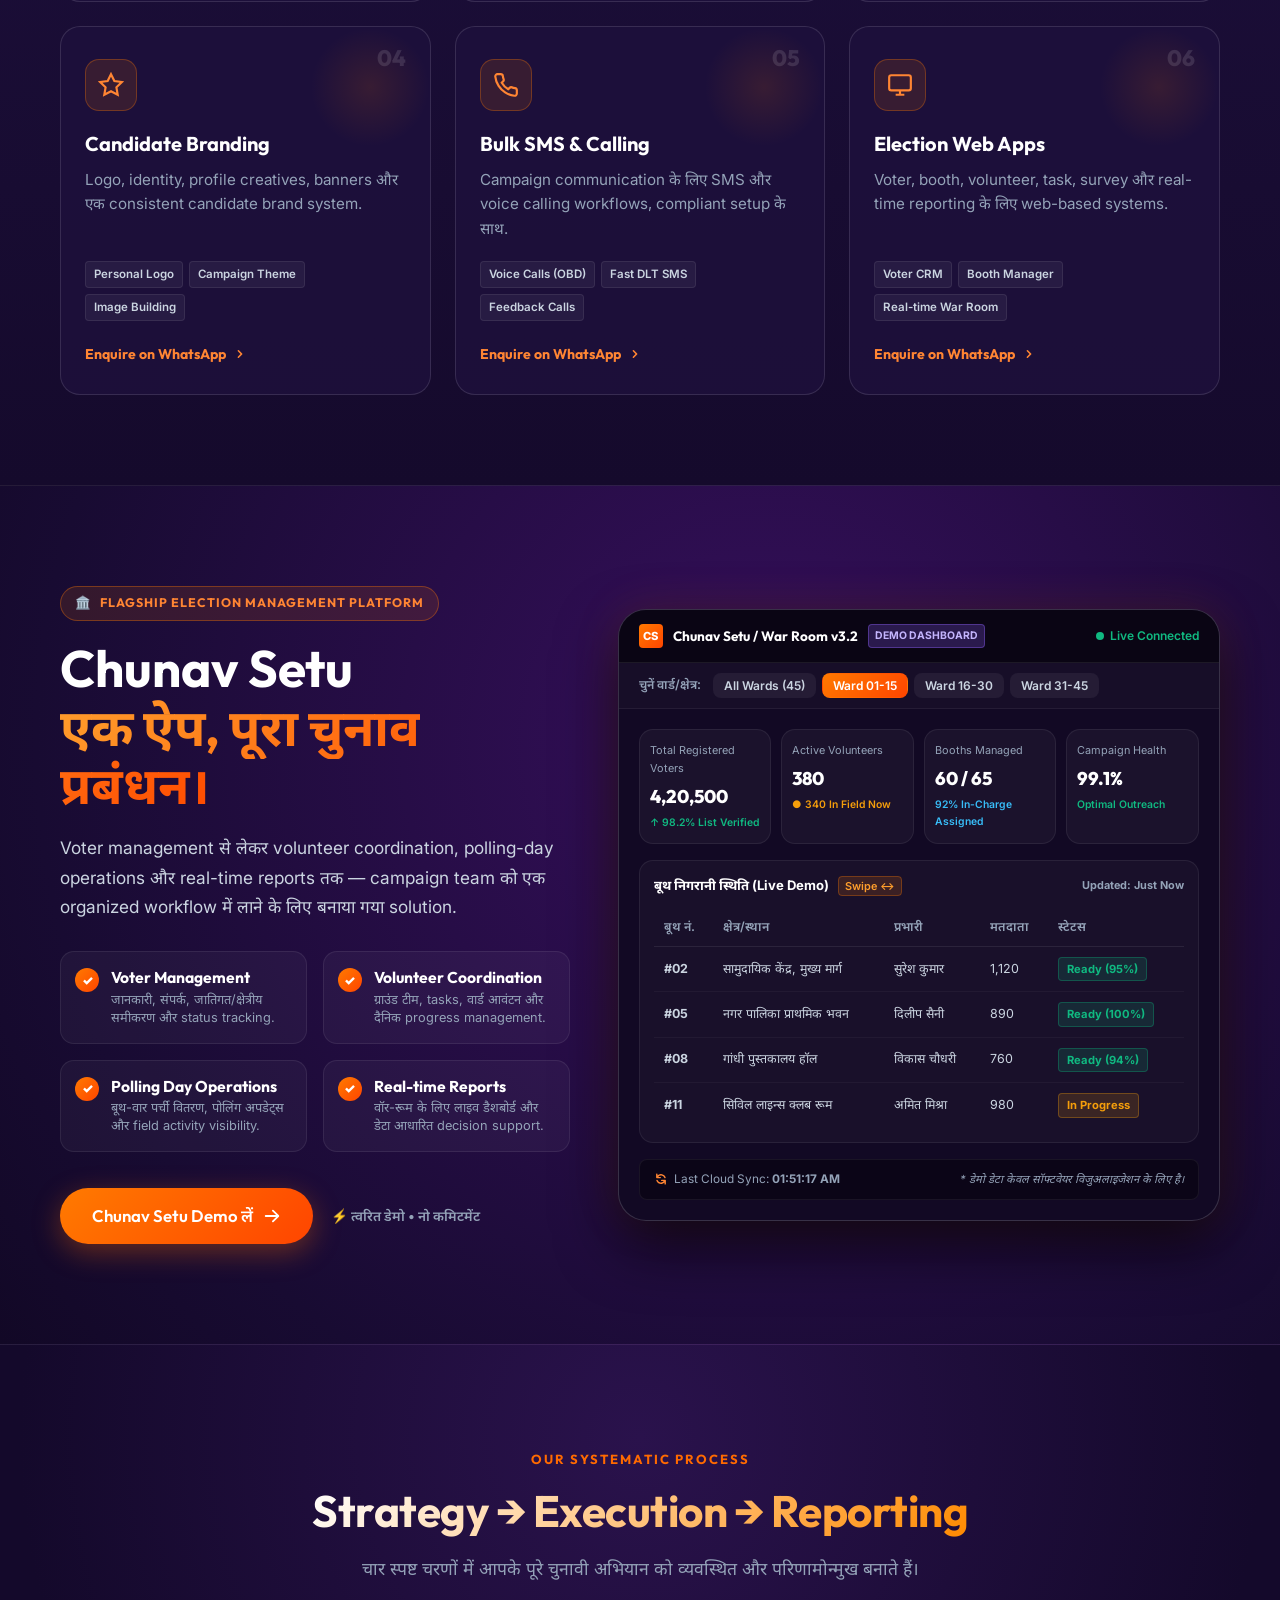
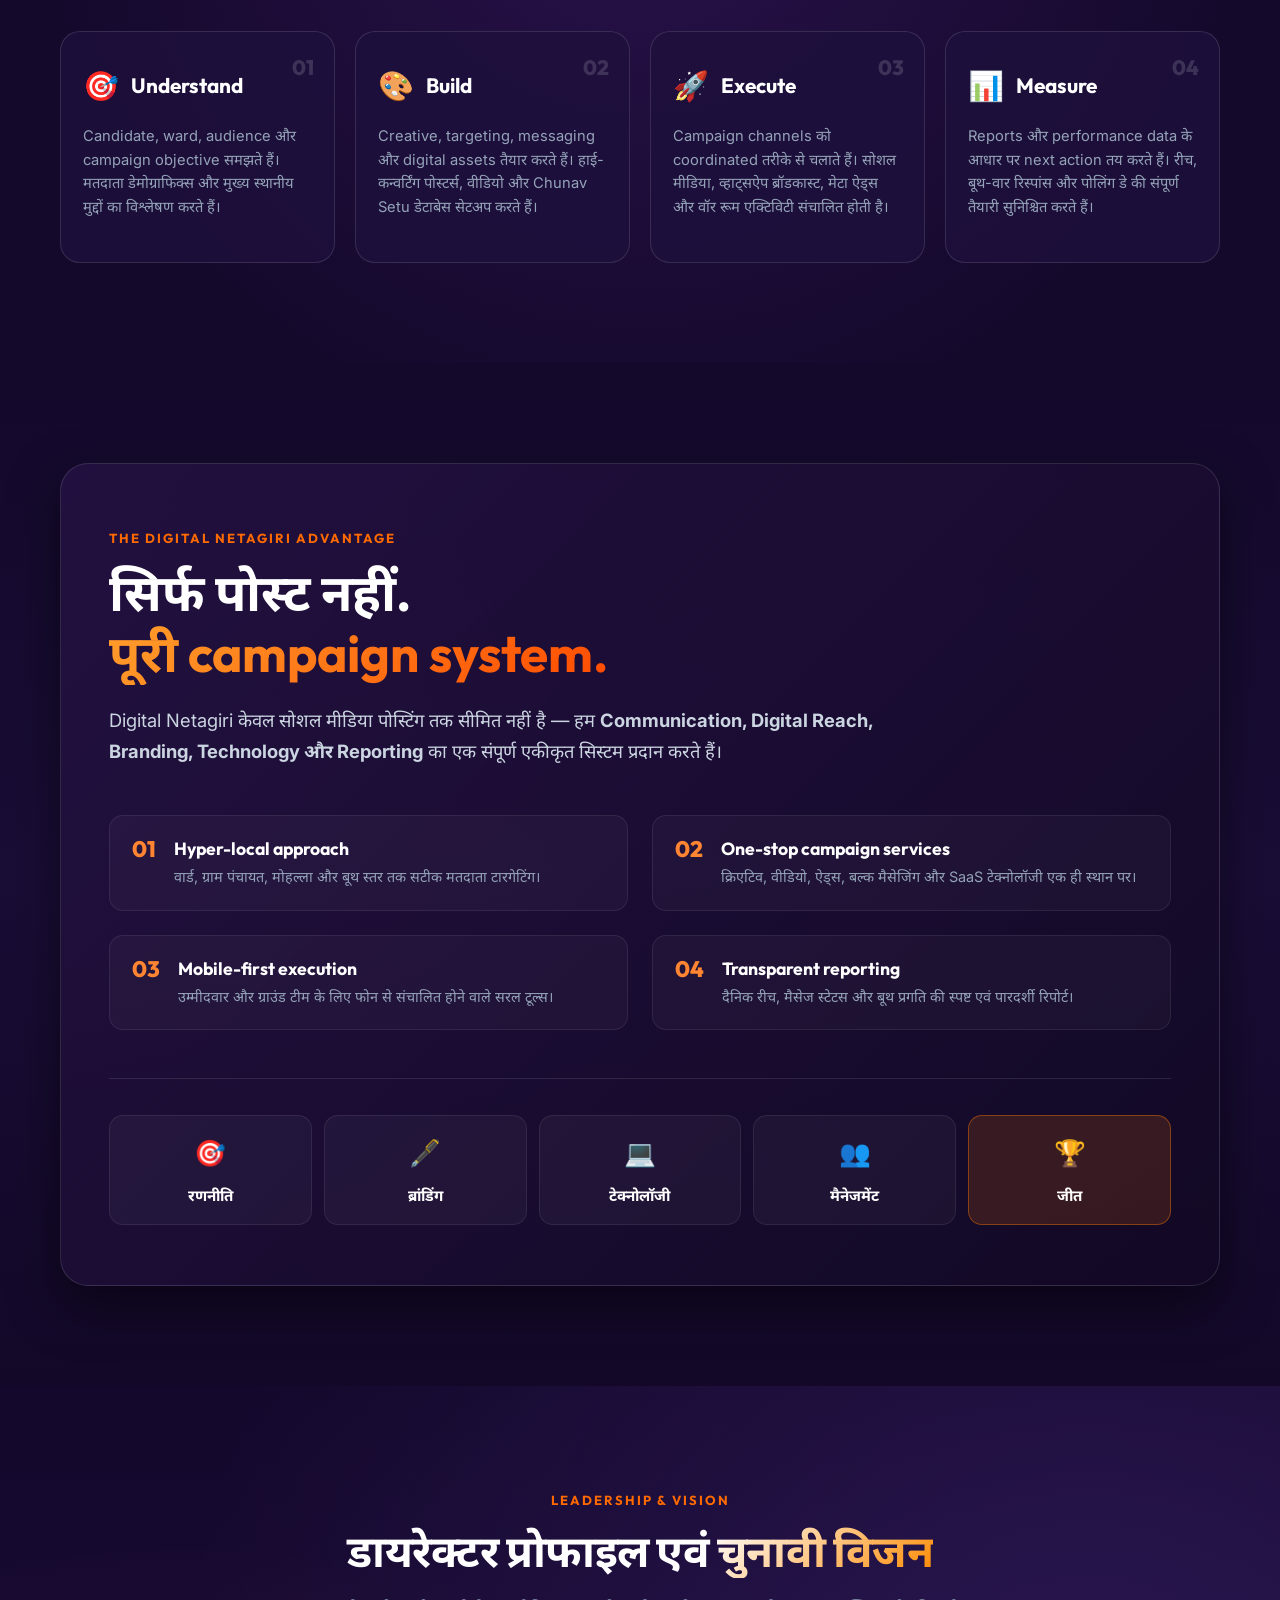
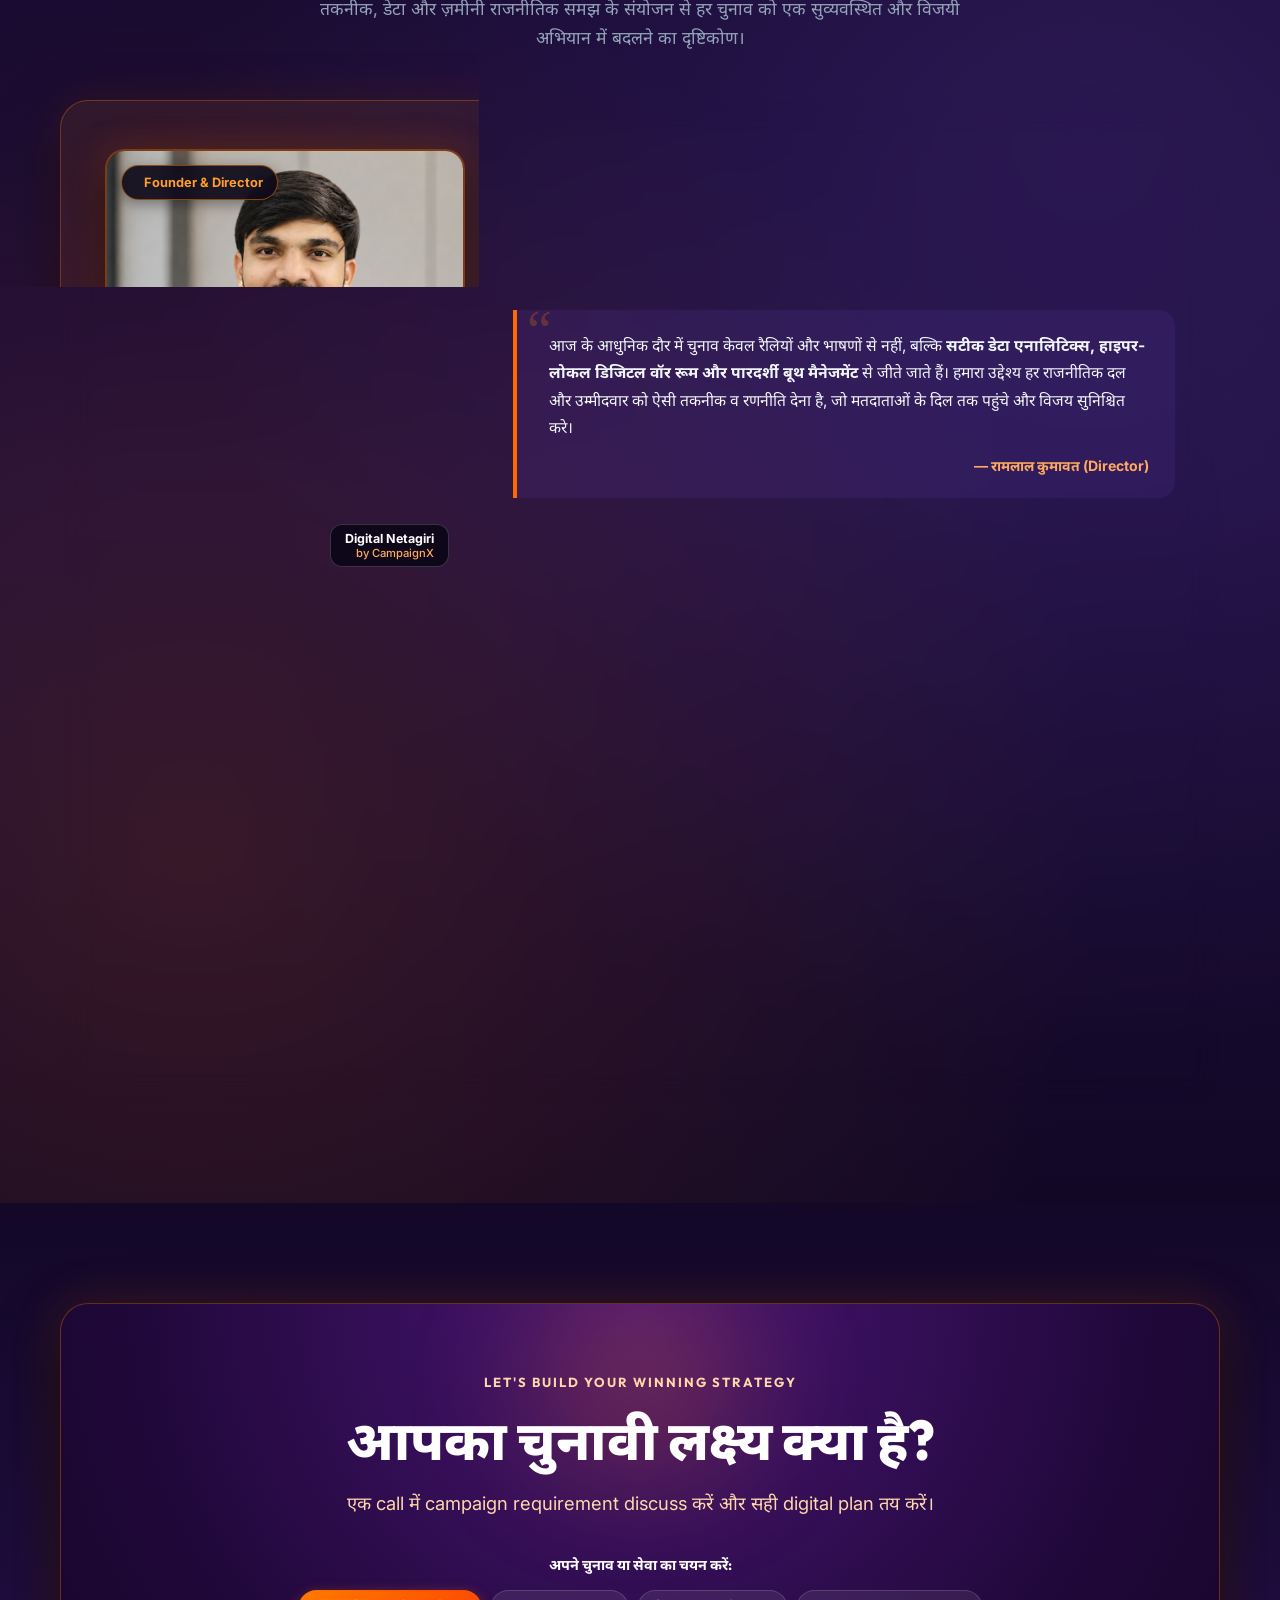
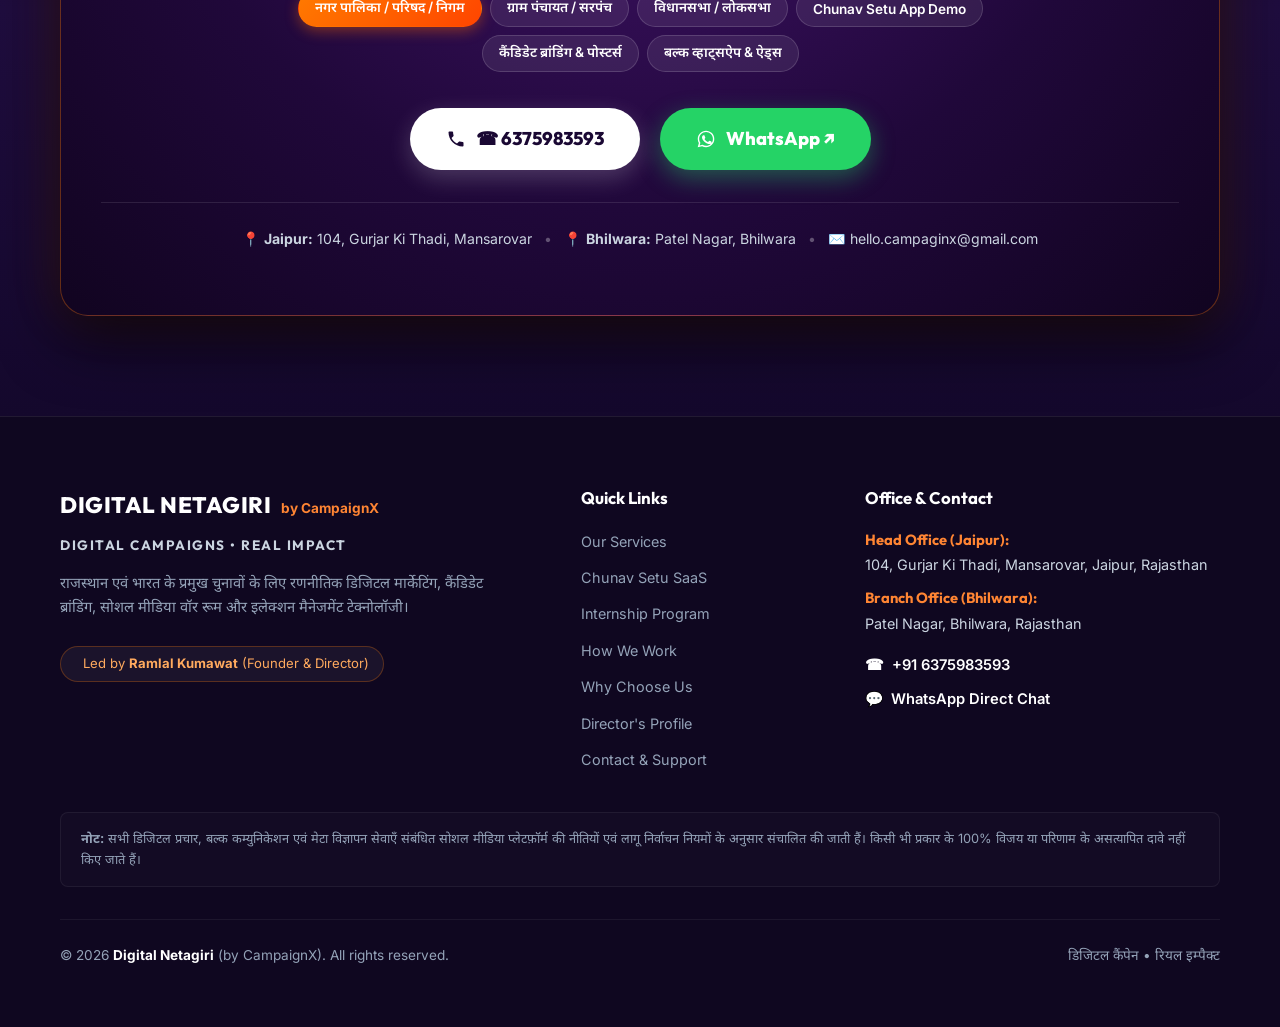
==== commit fae230f7: "Optimize mobile view visibility for Internship option (sticky bottom bar, featured drawer banner, to" ====
--- a/index.html
+++ b/index.html
@@ -105,10 +105,19 @@
           <div class="mobile-brand-title">Digital Netagiri</div>
           <div class="mobile-brand-sub">by CampaignX</div>
         </div>
+
+        <!-- Featured Mobile Internship Card -->
+        <a href="/internship" class="mobile-featured-internship-box">
+          <div class="m-int-tag">ADMISSIONS OPEN • UG & PG</div>
+          <div class="m-int-title">🎓 FutureX Internship Program</div>
+          <div class="m-int-desc">100% Remote • Mentor-Guided • Real Projects</div>
+          <span class="m-int-cta">Apply for Internship →</span>
+        </a>
+
         <ul class="mobile-nav-list">
+          <li><a href="/internship" class="mobile-nav-link" style="color: var(--orange-light); font-weight: 700; border-color: rgba(255, 122, 0, 0.4);">🎓 Internship Program <span class="badge-mini">Apply</span></a></li>
           <li><a href="#services" class="mobile-nav-link">Services</a></li>
           <li><a href="#chunav-setu" class="mobile-nav-link">Chunav Setu App <span class="badge-mini">Live</span></a></li>
-          <li><a href="/internship" class="mobile-nav-link">Internship Program <span class="badge-mini">Apply</span></a></li>
           <li><a href="#how-we-work" class="mobile-nav-link">How We Work</a></li>
           <li><a href="#why-us" class="mobile-nav-link">Why Digital Netagiri</a></li>
           <li><a href="#director" class="mobile-nav-link">Director Profile</a></li>
@@ -1209,6 +1218,13 @@
        10. MOBILE CALL + WHATSAPP BAR (Fixed Bottom)
        ======================================================== -->
   <div class="mobile-sticky-bar" id="mobileStickyBar" aria-label="Quick Mobile Actions">
+    <a href="/internship" class="mobile-bar-btn btn-internship-bar" id="mobileBarInternshipBtn">
+      <svg viewBox="0 0 24 24" class="btn-icon" fill="none" stroke="currentColor" stroke-width="2">
+        <path d="M22 10v6M2 10l10-5 10 5-10 5z"></path>
+        <path d="M6 12v5c3 3 9 3 12 0v-5"></path>
+      </svg>
+      <span>🎓 Internship</span>
+    </a>
     <a href="tel:+916375983593" class="mobile-bar-btn btn-call" id="mobileBarCallBtn">
       <svg viewBox="0 0 24 24" class="btn-icon" fill="currentColor">
         <path d="M6.62 10.79C8.06 13.62 10.38 15.94 13.21 17.38L15.41 15.18C15.69 14.9 16.08 14.82 16.43 14.93C17.55 15.3 18.75 15.5 20 15.5C20.55 15.5 21 15.95 21 16.5V20C21 20.55 20.55 21 20 21C10.61 21 3 13.39 3 4C3 3.45 3.45 3 4 3H7.5C8.05 3 8.5 3.45 8.5 4C8.5 5.25 8.7 6.45 9.07 7.57C9.18 7.92 9.1 8.31 8.82 8.59L6.62 10.79Z"/>
--- a/style.css
+++ b/style.css
@@ -2211,26 +2211,121 @@
   display: flex;
   align-items: center;
   justify-content: center;
-  gap: 8px;
-  height: 48px;
+  gap: 6px;
+  height: 46px;
   border-radius: var(--radius-pill);
   font-family: var(--font-heading);
-  font-size: 0.95rem;
+  font-size: 0.88rem;
   font-weight: 700;
   text-decoration: none;
   transition: all 0.2s ease;
+  white-space: nowrap;
+}
+
+.mobile-bar-btn.btn-internship-bar {
+  background: var(--grad-orange);
+  color: #ffffff;
+  box-shadow: 0 4px 14px rgba(255, 106, 0, 0.45);
+  border: 1px solid rgba(255, 122, 0, 0.45);
+  flex: 1.25;
 }
 
 .mobile-bar-btn.btn-call {
-  background: rgba(255, 255, 255, 0.12);
-  color: #ffffff;
-  border: 1px solid rgba(255, 255, 255, 0.2);
+  background: rgba(255, 255, 255, 0.1);
+  color: #ffffff;
+  border: 1px solid rgba(255, 255, 255, 0.18);
+  flex: 0.85;
 }
 
 .mobile-bar-btn.btn-wa {
   background: var(--wa-green);
   color: #ffffff;
   box-shadow: 0 4px 14px rgba(37, 211, 102, 0.4);
+  flex: 1.1;
+}
+
+/* Mobile Featured Internship Card in Drawer */
+.mobile-featured-internship-box {
+  display: block;
+  background: linear-gradient(135deg, rgba(46, 20, 92, 0.9) 0%, rgba(255, 106, 0, 0.25) 100%);
+  border: 1px solid rgba(255, 122, 0, 0.45);
+  border-radius: var(--radius-md);
+  padding: 16px;
+  margin-bottom: 20px;
+  text-decoration: none;
+  box-shadow: 0 6px 20px rgba(0, 0, 0, 0.35);
+  transition: all 0.25s ease;
+}
+
+.mobile-featured-internship-box:hover {
+  border-color: var(--orange-light);
+  transform: translateY(-2px);
+}
+
+.m-int-tag {
+  font-size: 0.68rem;
+  font-weight: 800;
+  letter-spacing: 0.8px;
+  color: var(--orange-light);
+  text-transform: uppercase;
+  margin-bottom: 6px;
+}
+
+.m-int-title {
+  font-family: var(--font-heading);
+  font-size: 1.08rem;
+  font-weight: 700;
+  color: #ffffff;
+  margin-bottom: 4px;
+  line-height: 1.25;
+}
+
+.m-int-desc {
+  font-size: 0.8rem;
+  color: #cbd5e1;
+  margin-bottom: 12px;
+  line-height: 1.4;
+}
+
+.m-int-cta {
+  display: inline-block;
+  background: var(--grad-orange);
+  color: #ffffff;
+  font-family: var(--font-heading);
+  font-size: 0.82rem;
+  font-weight: 700;
+  padding: 5px 14px;
+  border-radius: var(--radius-pill);
+}
+
+/* Mobile Responsiveness for Header & Actions */
+@media (max-width: 768px) {
+  .btn-internship-header {
+    padding: 6px 12px;
+    font-size: 0.78rem;
+    gap: 4px;
+  }
+  .btn-internship-header svg {
+    display: none;
+  }
+  .hero-announcement-banner {
+    display: flex;
+    width: 100%;
+    font-size: 0.76rem;
+    padding: 6px 10px;
+    justify-content: space-between;
+  }
+}
+
+@media (max-width: 380px) {
+  .brand-sub {
+    display: none;
+  }
+  .mobile-bar-btn {
+    font-size: 0.74rem;
+    height: 42px;
+    gap: 4px;
+  }
 }
 
 /* Hide on desktop */
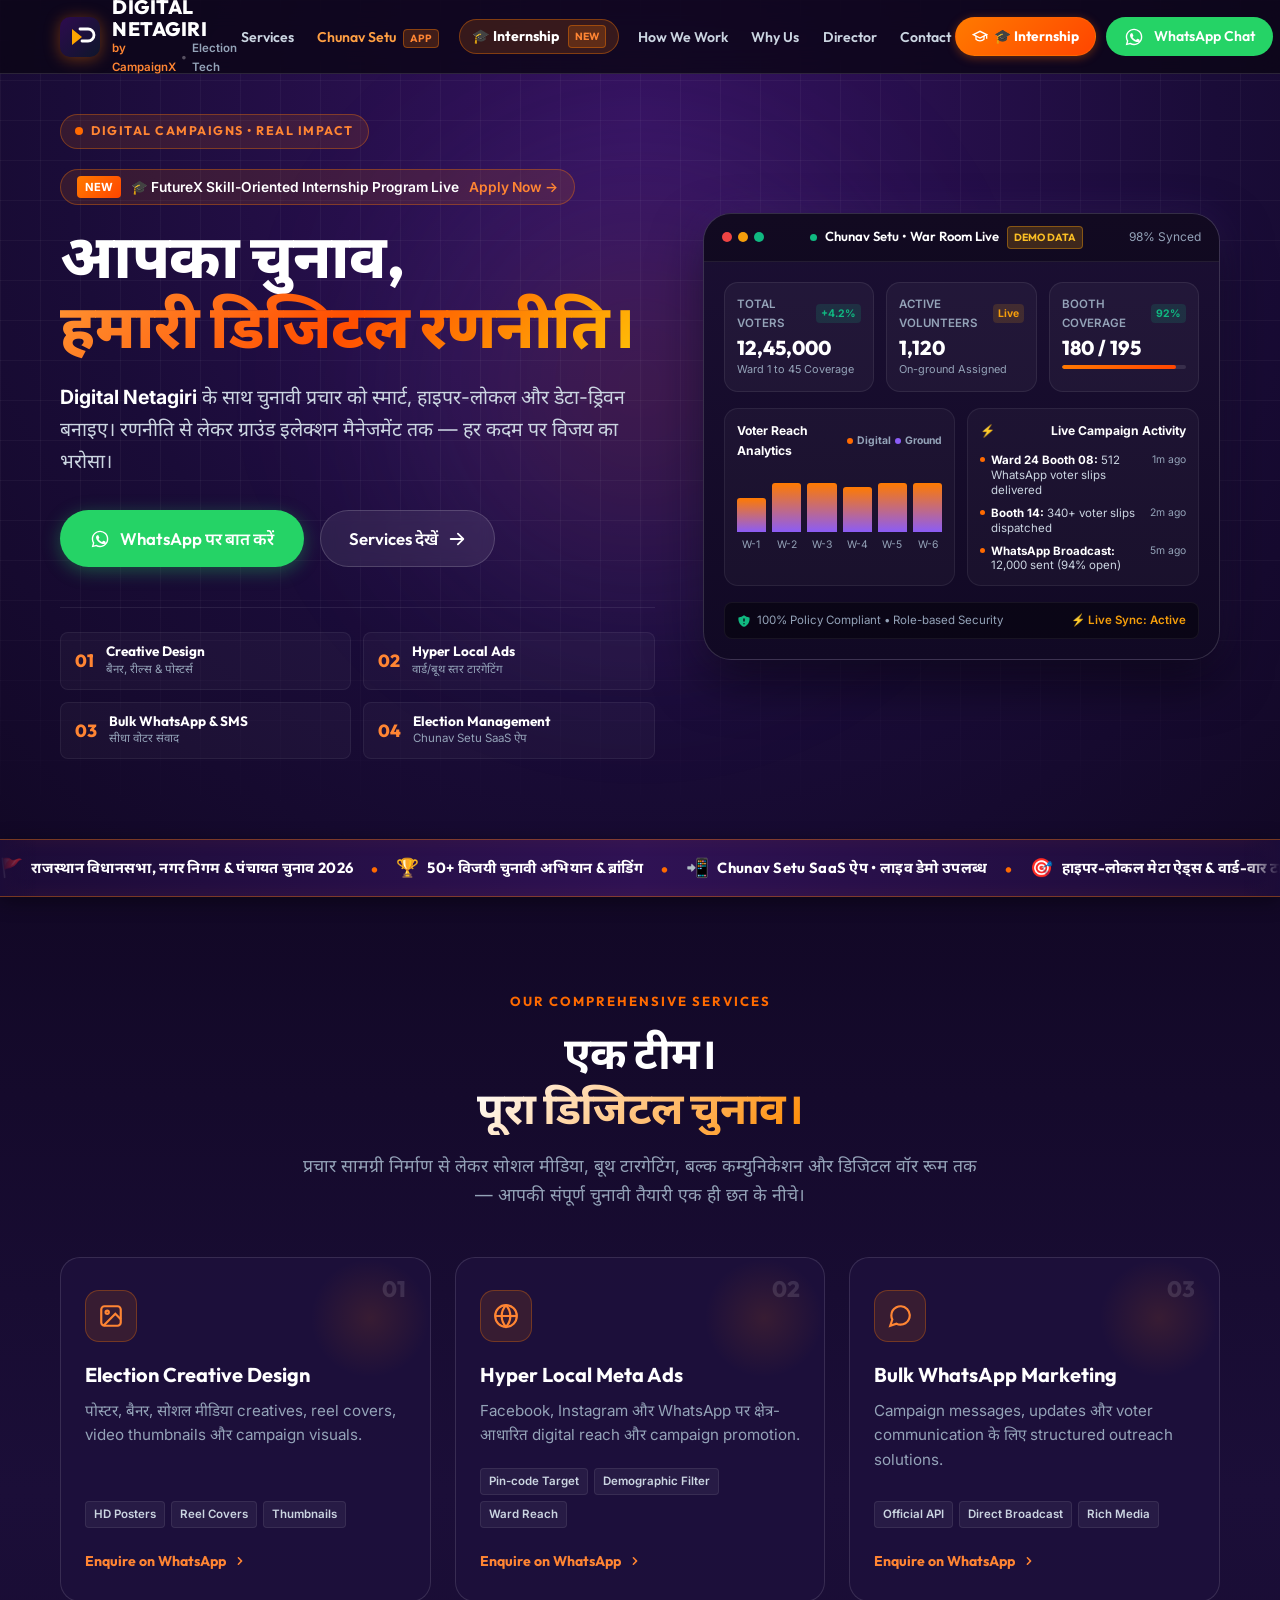
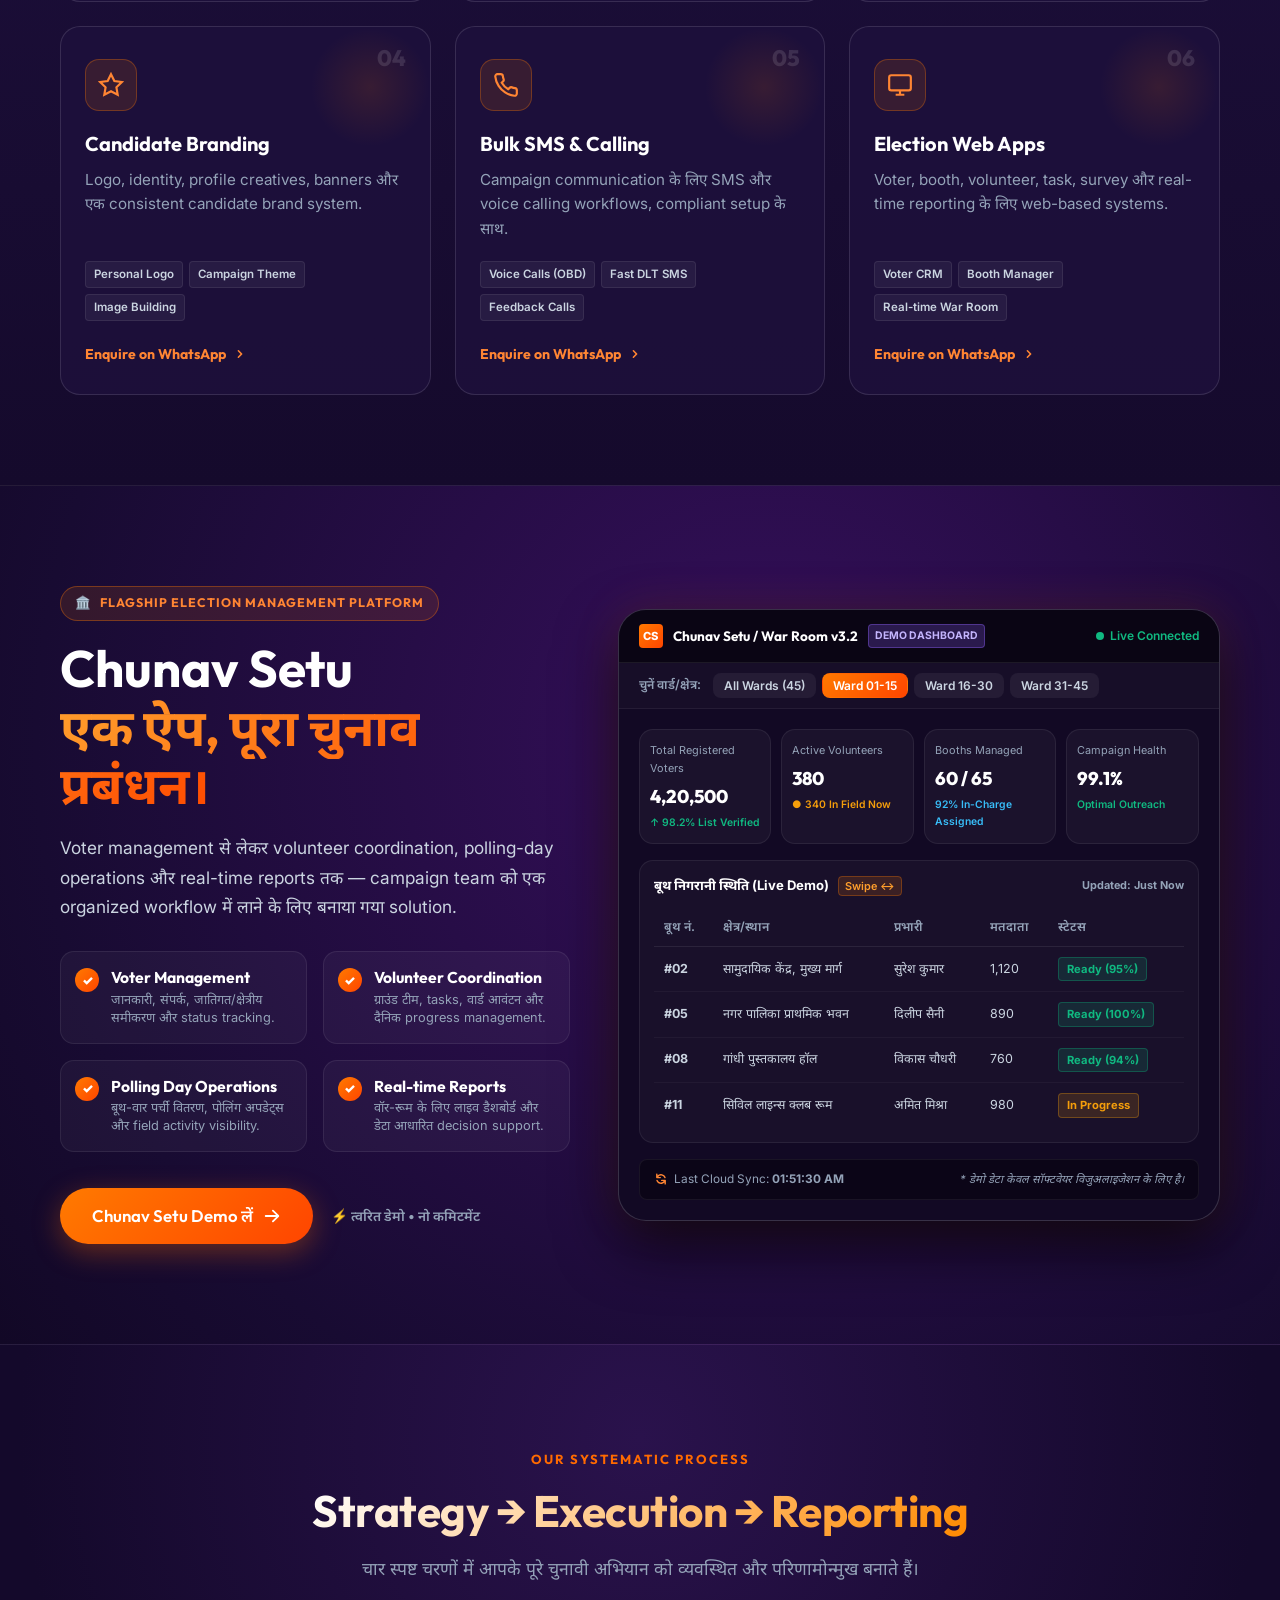
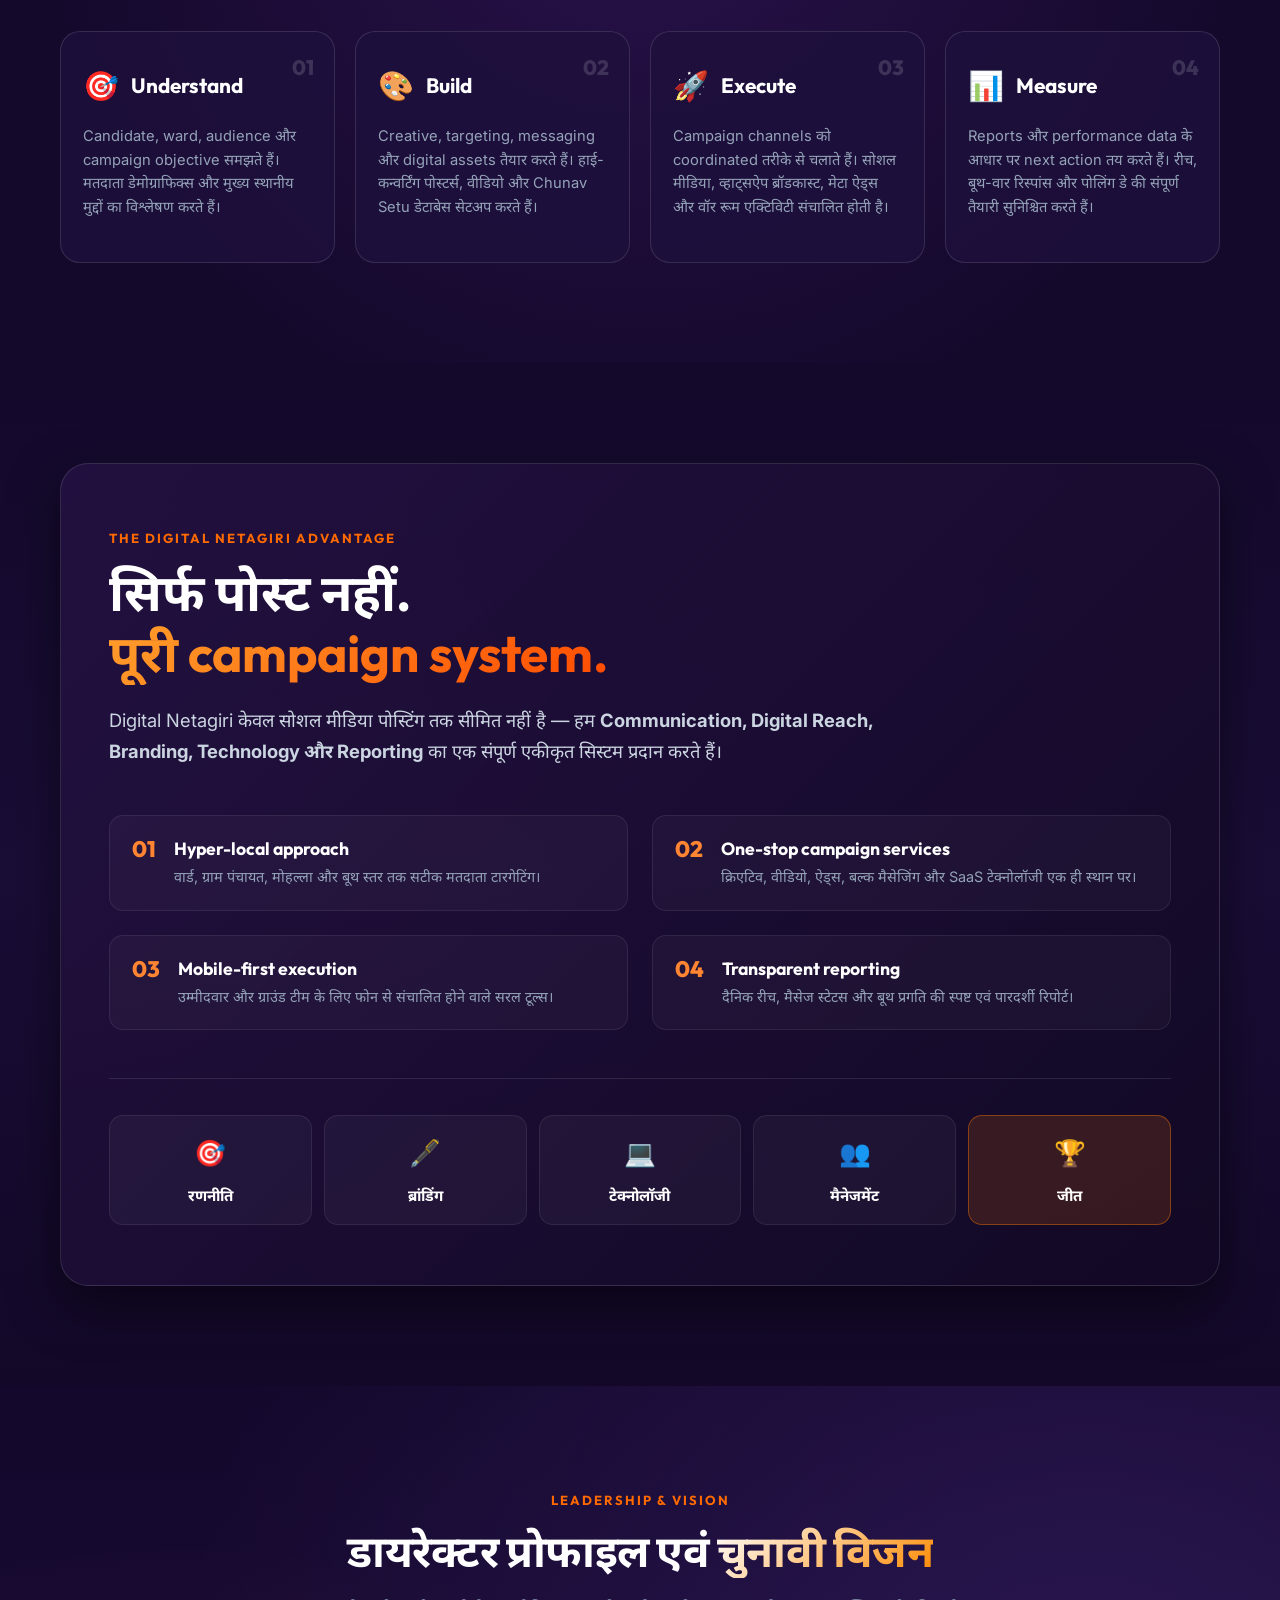
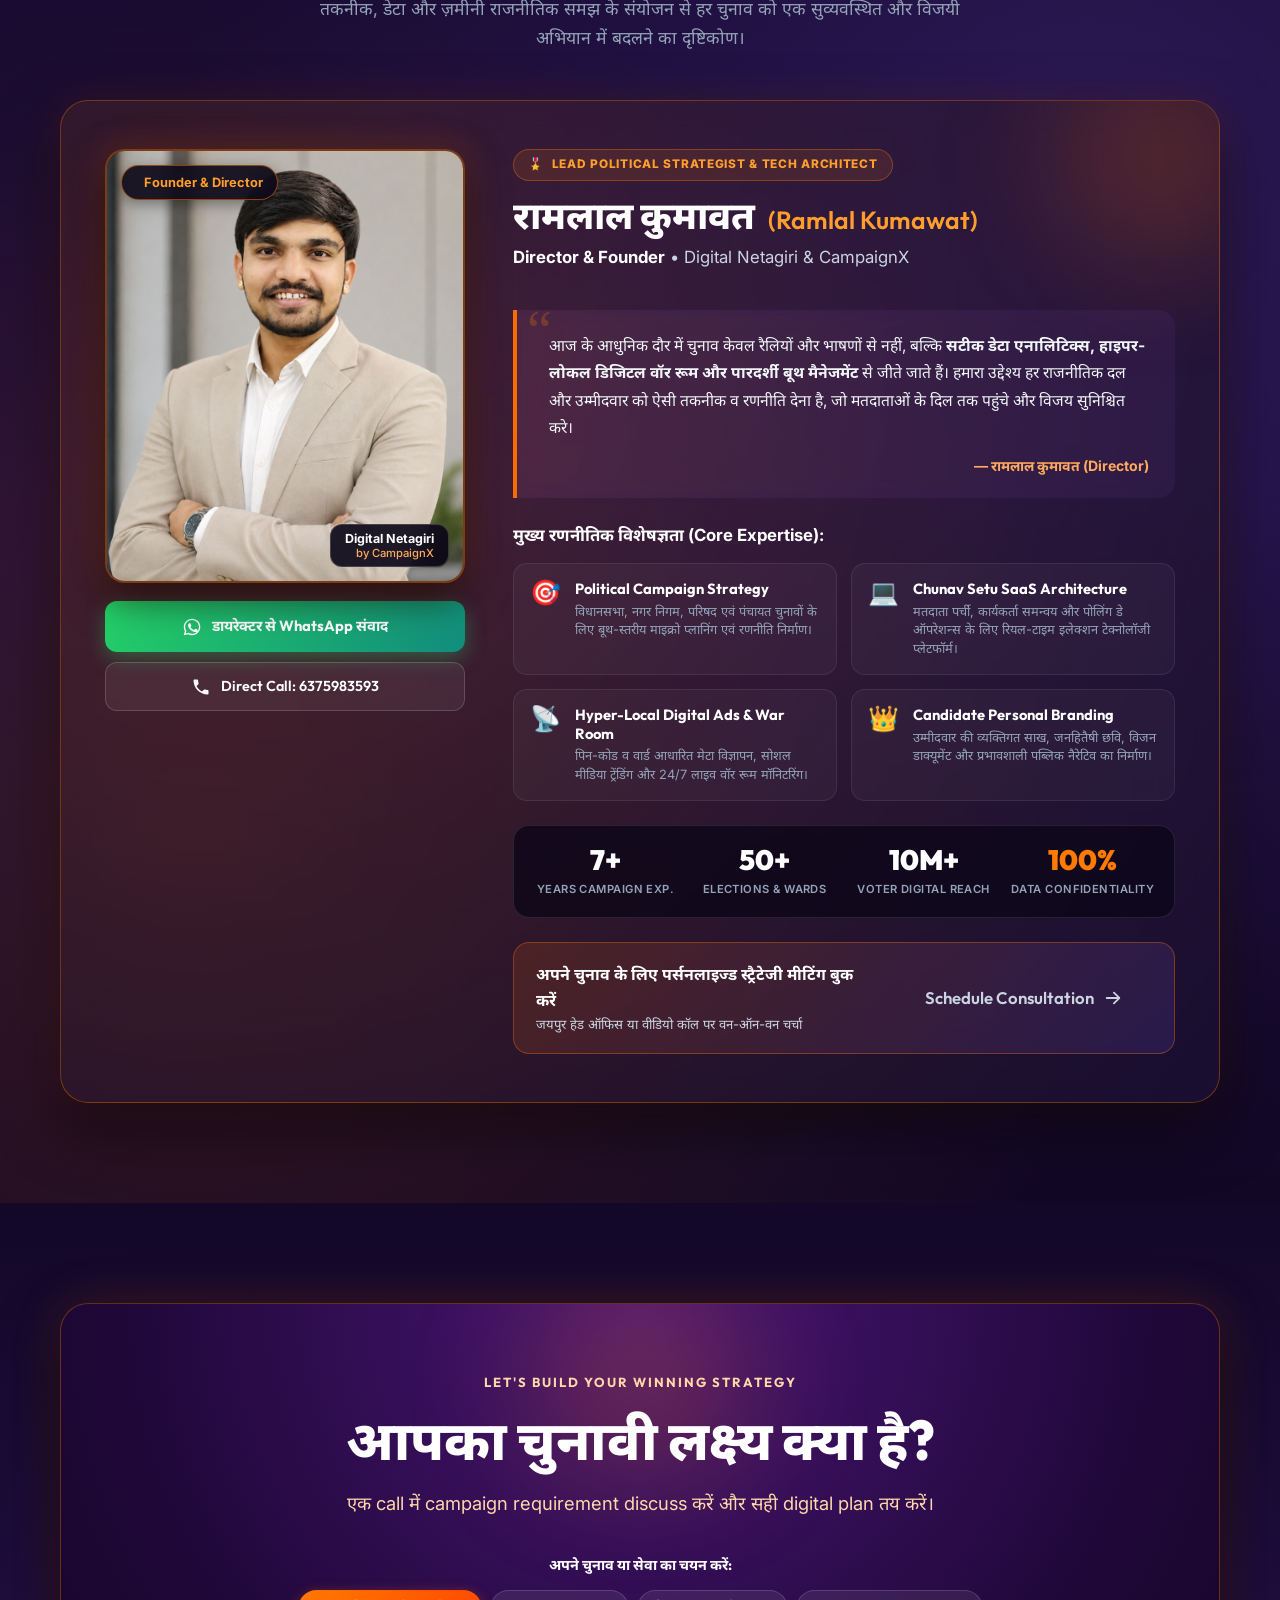
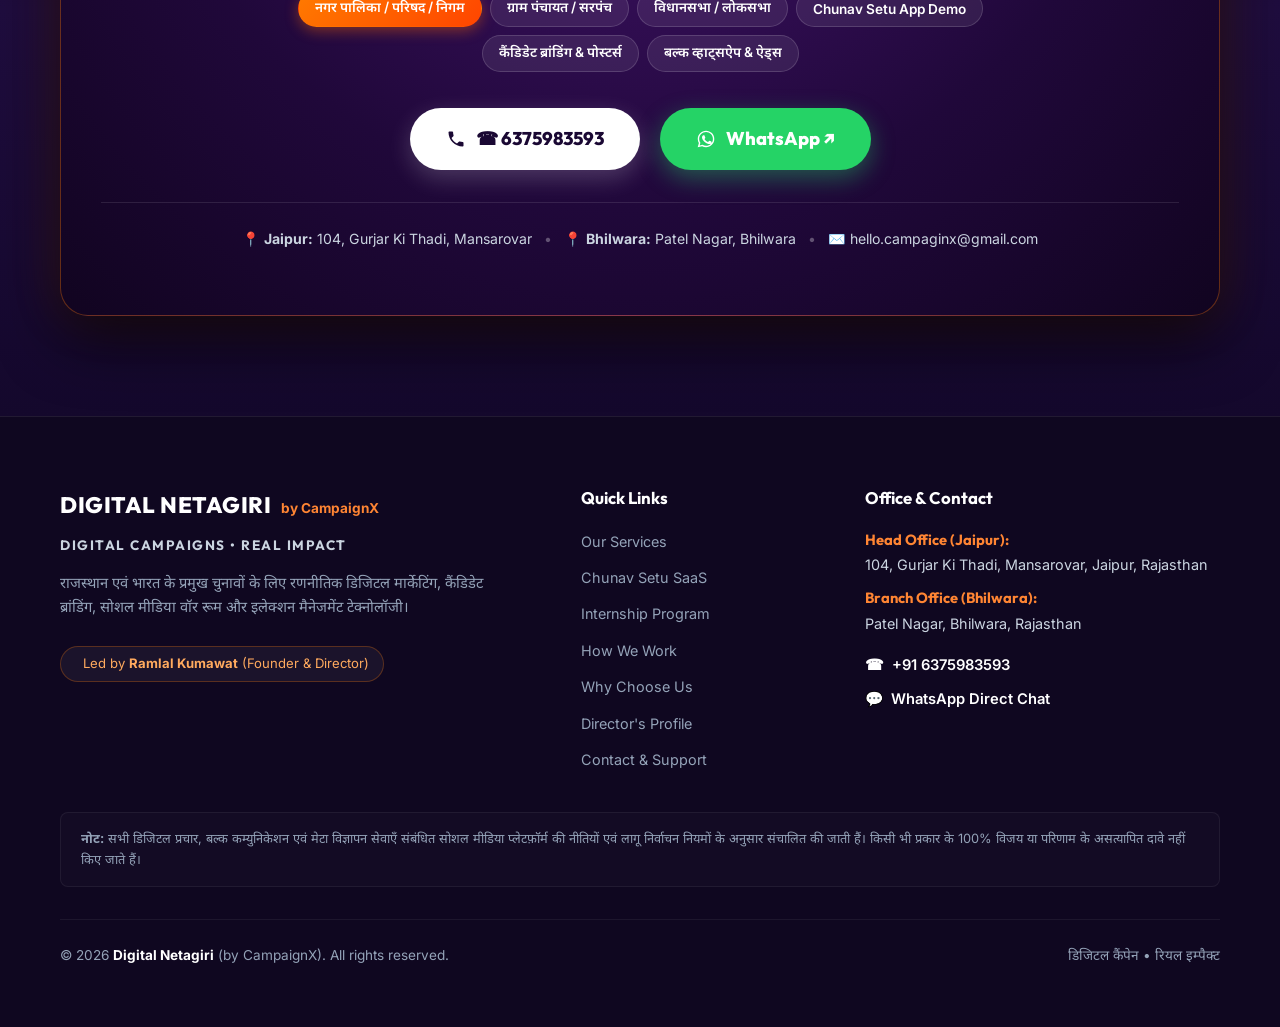
==== commit e22e9a14: "Refactor mobile bottom sticky CTA buttons: modern SaaS Call Now & Internship buttons with responsive" ====
--- a/index.html
+++ b/index.html
@@ -1219,23 +1219,23 @@
        ======================================================== -->
   <div class="mobile-sticky-bar" id="mobileStickyBar" aria-label="Quick Mobile Actions">
     <a href="/internship" class="mobile-bar-btn btn-internship-bar" id="mobileBarInternshipBtn">
-      <svg viewBox="0 0 24 24" class="btn-icon" fill="none" stroke="currentColor" stroke-width="2">
+      <svg viewBox="0 0 24 24" class="btn-icon" fill="none" stroke="currentColor" stroke-width="2" stroke-linecap="round" stroke-linejoin="round">
         <path d="M22 10v6M2 10l10-5 10 5-10 5z"></path>
         <path d="M6 12v5c3 3 9 3 12 0v-5"></path>
       </svg>
-      <span>🎓 Internship</span>
+      <span>Internship</span>
     </a>
     <a href="tel:+916375983593" class="mobile-bar-btn btn-call" id="mobileBarCallBtn">
-      <svg viewBox="0 0 24 24" class="btn-icon" fill="currentColor">
-        <path d="M6.62 10.79C8.06 13.62 10.38 15.94 13.21 17.38L15.41 15.18C15.69 14.9 16.08 14.82 16.43 14.93C17.55 15.3 18.75 15.5 20 15.5C20.55 15.5 21 15.95 21 16.5V20C21 20.55 20.55 21 20 21C10.61 21 3 13.39 3 4C3 3.45 3.45 3 4 3H7.5C8.05 3 8.5 3.45 8.5 4C8.5 5.25 8.7 6.45 9.07 7.57C9.18 7.92 9.1 8.31 8.82 8.59L6.62 10.79Z"/>
+      <svg viewBox="0 0 24 24" class="btn-icon" fill="none" stroke="currentColor" stroke-width="2" stroke-linecap="round" stroke-linejoin="round">
+        <path d="M22 16.92v3a2 2 0 0 1-2.18 2 19.79 19.79 0 0 1-8.63-3.07 19.5 19.5 0 0 1-6-6 19.79 19.79 0 0 1-3.07-8.67A2 2 0 0 1 4.11 2h3a2 2 0 0 1 2 1.72 12.84 12.84 0 0 0 .7 2.81 2 2 0 0 1-.45 2.11L8.09 9.91a16 16 0 0 0 6 6l1.27-1.27a2 2 0 0 1 2.11-.45 12.84 12.84 0 0 0 2.81.7A2 2 0 0 1 22 16.92z"/>
       </svg>
-      <span>☎ Call Now</span>
+      <span>Call Now</span>
     </a>
     <a href="https://wa.me/916375983593?text=%E0%A4%A8%E0%A4%AE%E0%A4%B8%E0%A5%8D%E0%A4%A4%E0%A5%87%20Digital%20Netagiri%2C%20%E0%A4%AE%E0%A5%81%E0%A4%9D%E0%A5%87%20%E0%A4%9A%E0%A5%81%E0%A4%A8%E0%A4%BE%E0%A4%B5%E0%A5%80%20%E0%A4%A1%E0%A4%BF%E0%A4%9C%E0%A4%BF%E0%A4%9F%E0%A4%B2%20%E0%A4%AA%E0%A5%8D%E0%A4%B0%E0%A4%9A%E0%A4%BE%E0%A4%B0%20%E0%A4%95%E0%A5%87%20%E0%A4%AC%E0%A4%BE%E0%A4%B0%E0%A5%87%20%E0%A4%AE%E0%A5%87%E0%A4%82%20%E0%A4%9C%E0%A4%BE%E0%A4%A8%E0%A4%95%E0%A4%BE%E0%A4%B0%E0%A5%80%20%E0%A4%9A%E0%A4%BE%E0%A4%B9%E0%A4%BF%E0%A4%8F%E0%A5%A4" target="_blank" rel="noopener noreferrer" class="mobile-bar-btn btn-wa" id="mobileBarWhatsAppBtn">
       <svg viewBox="0 0 24 24" class="btn-icon" fill="currentColor">
         <path d="M12.04 2C6.58 2 2.13 6.45 2.13 11.91C2.13 13.66 2.59 15.36 3.45 16.86L2.05 22L7.3 20.62C8.75 21.41 10.38 21.83 12.04 21.83C17.5 21.83 21.95 17.38 21.95 11.92C21.95 9.27 20.92 6.78 19.05 4.91C17.18 3.03 14.69 2 12.04 2ZM12.05 3.67C14.25 3.67 16.31 4.53 17.87 6.09C19.42 7.65 20.28 9.72 20.28 11.92C20.28 16.46 16.59 20.15 12.04 20.15C10.56 20.15 9.11 19.76 7.85 19.01L7.55 18.83L4.43 19.65L5.26 16.61L5.06 16.29C4.24 14.99 3.8 13.47 3.8 11.91C3.81 7.37 7.5 3.67 12.05 3.67ZM8.95 7.42C8.76 7.42 8.46 7.49 8.2 7.77C7.94 8.05 7.21 8.74 7.21 10.14C7.21 11.54 8.23 12.89 8.37 13.08C8.51 13.27 10.37 16.13 13.21 17.36C13.88 17.65 14.41 17.83 14.82 17.96C15.5 18.17 16.12 18.14 16.61 18.07C17.16 17.99 18.29 17.38 18.52 16.73C18.76 16.07 18.76 15.51 18.69 15.39C18.62 15.28 18.43 15.21 18.15 15.07C17.87 14.93 16.49 14.25 16.23 14.16C15.97 14.07 15.79 14.02 15.6 14.3C15.41 14.58 14.88 15.21 14.72 15.39C14.56 15.58 14.39 15.6 14.11 15.46C13.83 15.32 12.94 15.03 11.89 14.09C11.07 13.36 10.51 12.46 10.35 12.18C10.19 11.9 10.33 11.75 10.47 11.61C11.27 10.46 11.23 10.3 11.16 10.16C11.09 10.02 10.53 8.65 10.3 8.09C10.07 7.55 9.84 7.62 9.67 7.61L9.14 7.6C8.95 7.6 8.95 7.42 8.95 7.42Z"/>
       </svg>
-      <span>WhatsApp ↗</span>
+      <span>WhatsApp</span>
     </a>
   </div>
 
--- a/style.css
+++ b/style.css
@@ -2191,57 +2191,108 @@
   position: fixed;
   bottom: 0;
   left: 0;
+  right: 0;
   width: 100%;
-  height: var(--mobile-bar-height);
-  background: rgba(18, 9, 36, 0.96);
-  backdrop-filter: blur(16px);
-  -webkit-backdrop-filter: blur(16px);
-  border-top: 1px solid rgba(255, 122, 0, 0.35);
+  box-sizing: border-box;
+  background: rgba(15, 8, 32, 0.88);
+  backdrop-filter: blur(20px) saturate(180%);
+  -webkit-backdrop-filter: blur(20px) saturate(180%);
+  border-top: 1px solid rgba(139, 92, 246, 0.25);
   z-index: 1000;
   display: flex;
   align-items: center;
   justify-content: space-between;
-  padding: 8px 14px;
-  gap: 10px;
-  box-shadow: 0 -4px 20px rgba(0, 0, 0, 0.5);
+  padding: 8px 12px calc(8px + env(safe-area-inset-bottom, 0px));
+  gap: 8px;
+  box-shadow: 0 -8px 28px rgba(0, 0, 0, 0.65), inset 0 1px 0 rgba(255, 255, 255, 0.08);
 }
 
 .mobile-bar-btn {
-  flex: 1;
-  display: flex;
+  flex: 1 1 0;
+  min-width: 0;
+  display: inline-flex;
   align-items: center;
   justify-content: center;
   gap: 6px;
-  height: 46px;
+  height: 44px;
+  padding: 0 8px;
   border-radius: var(--radius-pill);
   font-family: var(--font-heading);
-  font-size: 0.88rem;
+  font-size: 0.82rem;
   font-weight: 700;
+  letter-spacing: -0.01em;
   text-decoration: none;
-  transition: all 0.2s ease;
   white-space: nowrap;
-}
-
+  box-sizing: border-box;
+  user-select: none;
+  -webkit-tap-highlight-color: transparent;
+  transition: transform 0.18s ease, box-shadow 0.18s ease, background 0.18s ease, border-color 0.18s ease;
+}
+
+.mobile-bar-btn:active {
+  transform: scale(0.96);
+}
+
+.mobile-bar-btn .btn-icon {
+  width: 16px;
+  height: 16px;
+  flex-shrink: 0;
+  display: block;
+}
+
+/* 1. Internship CTA (Primary Orange Identity) */
 .mobile-bar-btn.btn-internship-bar {
-  background: var(--grad-orange);
-  color: #ffffff;
-  box-shadow: 0 4px 14px rgba(255, 106, 0, 0.45);
-  border: 1px solid rgba(255, 122, 0, 0.45);
-  flex: 1.25;
-}
-
+  background: linear-gradient(135deg, #ff7a00 0%, #ff4500 100%);
+  color: #ffffff;
+  border: 1px solid rgba(255, 255, 255, 0.28);
+  box-shadow: 0 4px 14px rgba(255, 106, 0, 0.4), inset 0 1px 0 rgba(255, 255, 255, 0.32);
+}
+
+.mobile-bar-btn.btn-internship-bar:hover {
+  background: linear-gradient(135deg, #ff8a17 0%, #ff5511 100%);
+  box-shadow: 0 6px 18px rgba(255, 106, 0, 0.52), inset 0 1px 0 rgba(255, 255, 255, 0.4);
+  transform: translateY(-1px);
+}
+
+.mobile-bar-btn.btn-internship-bar:active {
+  transform: scale(0.96);
+}
+
+/* 2. Call Now CTA (Refined Dark Translucent / Purple Surface with Glass Border) */
 .mobile-bar-btn.btn-call {
-  background: rgba(255, 255, 255, 0.1);
-  color: #ffffff;
-  border: 1px solid rgba(255, 255, 255, 0.18);
-  flex: 0.85;
-}
-
+  background: linear-gradient(135deg, rgba(46, 20, 92, 0.85) 0%, rgba(28, 12, 58, 0.92) 100%);
+  color: #ffffff;
+  border: 1px solid rgba(167, 139, 250, 0.35);
+  box-shadow: 0 4px 14px rgba(0, 0, 0, 0.38), 0 2px 8px rgba(139, 92, 246, 0.2), inset 0 1px 0 rgba(255, 255, 255, 0.16);
+}
+
+.mobile-bar-btn.btn-call:hover {
+  background: linear-gradient(135deg, rgba(62, 28, 122, 0.92) 0%, rgba(38, 16, 78, 0.96) 100%);
+  border-color: rgba(196, 181, 253, 0.55);
+  box-shadow: 0 6px 18px rgba(139, 92, 246, 0.35), inset 0 1px 0 rgba(255, 255, 255, 0.25);
+  transform: translateY(-1px);
+}
+
+.mobile-bar-btn.btn-call:active {
+  transform: scale(0.96);
+}
+
+/* 3. WhatsApp CTA (Vibrant Green Identity) */
 .mobile-bar-btn.btn-wa {
-  background: var(--wa-green);
-  color: #ffffff;
-  box-shadow: 0 4px 14px rgba(37, 211, 102, 0.4);
-  flex: 1.1;
+  background: linear-gradient(135deg, #25d366 0%, #1ea952 100%);
+  color: #ffffff;
+  border: 1px solid rgba(255, 255, 255, 0.22);
+  box-shadow: 0 4px 14px rgba(37, 211, 102, 0.35), inset 0 1px 0 rgba(255, 255, 255, 0.25);
+}
+
+.mobile-bar-btn.btn-wa:hover {
+  background: linear-gradient(135deg, #2ee071 0%, #22bb5c 100%);
+  box-shadow: 0 6px 18px rgba(37, 211, 102, 0.48), inset 0 1px 0 rgba(255, 255, 255, 0.35);
+  transform: translateY(-1px);
+}
+
+.mobile-bar-btn.btn-wa:active {
+  transform: scale(0.96);
 }
 
 /* Mobile Featured Internship Card in Drawer */
@@ -2317,14 +2368,57 @@
   }
 }
 
-@media (max-width: 380px) {
+@media (max-width: 390px) {
+  .mobile-sticky-bar {
+    padding: 7px 8px calc(7px + env(safe-area-inset-bottom, 0px));
+    gap: 6px;
+  }
+  .mobile-bar-btn {
+    height: 42px;
+    font-size: 0.78rem;
+    gap: 5px;
+    padding: 0 6px;
+  }
+  .mobile-bar-btn .btn-icon {
+    width: 15px;
+    height: 15px;
+  }
+}
+
+@media (max-width: 360px) {
   .brand-sub {
     display: none;
   }
+  .mobile-sticky-bar {
+    padding: 6px 6px calc(6px + env(safe-area-inset-bottom, 0px));
+    gap: 5px;
+  }
   .mobile-bar-btn {
-    font-size: 0.74rem;
-    height: 42px;
+    height: 40px;
+    font-size: 0.72rem;
     gap: 4px;
+    padding: 0 4px;
+  }
+  .mobile-bar-btn .btn-icon {
+    width: 14px;
+    height: 14px;
+  }
+}
+
+@media (max-width: 325px) {
+  .mobile-sticky-bar {
+    padding: 5px 4px calc(5px + env(safe-area-inset-bottom, 0px));
+    gap: 4px;
+  }
+  .mobile-bar-btn {
+    height: 38px;
+    font-size: 0.68rem;
+    gap: 3px;
+    padding: 0 2px;
+  }
+  .mobile-bar-btn .btn-icon {
+    width: 13px;
+    height: 13px;
   }
 }
 
@@ -4099,21 +4193,20 @@
 }
 
 .tally-container-card {
-  background: rgba(22, 11, 46, 0.92);
-  border: 1px solid rgba(255, 122, 0, 0.28);
+  background: #ffffff;
+  border: 2px solid rgba(255, 122, 0, 0.45);
   border-radius: var(--radius-xl);
-  box-shadow: 0 16px 45px rgba(0, 0, 0, 0.5), 0 0 35px rgba(255, 106, 0, 0.12);
-  overflow: hidden;
-  padding: 16px;
+  box-shadow: 0 16px 45px rgba(0, 0, 0, 0.5), 0 0 35px rgba(255, 106, 0, 0.2);
+  padding: 16px 8px;
   position: relative;
+  width: 100%;
 }
 
 .tally-iframe-wrapper {
   width: 100%;
-  min-height: 800px;
+  min-height: 850px;
   border-radius: var(--radius-lg);
-  overflow: hidden;
-  background: transparent;
+  background: #ffffff;
   display: flex;
   justify-content: center;
 }
@@ -4121,8 +4214,41 @@
 .tally-iframe-wrapper iframe {
   width: 100%;
   border: none;
-  min-height: 850px;
+  min-height: 1200px;
+  height: 1400px;
   display: block;
+  background: #ffffff;
+}
+
+.tally-direct-link-box {
+  margin-top: 16px;
+  text-align: center;
+  padding: 14px;
+  background: rgba(255, 255, 255, 0.04);
+  border: 1px solid rgba(255, 122, 0, 0.28);
+  border-radius: var(--radius-md);
+  display: flex;
+  flex-direction: column;
+  align-items: center;
+  gap: 8px;
+}
+
+.tally-direct-link-box span {
+  font-size: 0.88rem;
+  color: #cbd5e1;
+}
+
+.btn-tally-direct {
+  display: inline-flex;
+  align-items: center;
+  gap: 6px;
+  background: var(--grad-orange);
+  color: #ffffff !important;
+  padding: 8px 20px;
+  font-size: 0.88rem;
+  font-weight: 700;
+  border-radius: var(--radius-pill);
+  text-decoration: none;
 }
 
 /* FAQ SECTION */
@@ -4255,12 +4381,19 @@
   }
 
   .tally-container-card {
-    padding: 10px;
+    padding: 8px 4px;
     border-radius: var(--radius-lg);
+    background: #ffffff;
   }
 
   .tally-iframe-wrapper {
-    min-height: 950px;
+    min-height: 1200px;
+    background: #ffffff;
+  }
+
+  .tally-iframe-wrapper iframe {
+    min-height: 1200px;
+    height: 1400px;
   }
 
   .faq-question {
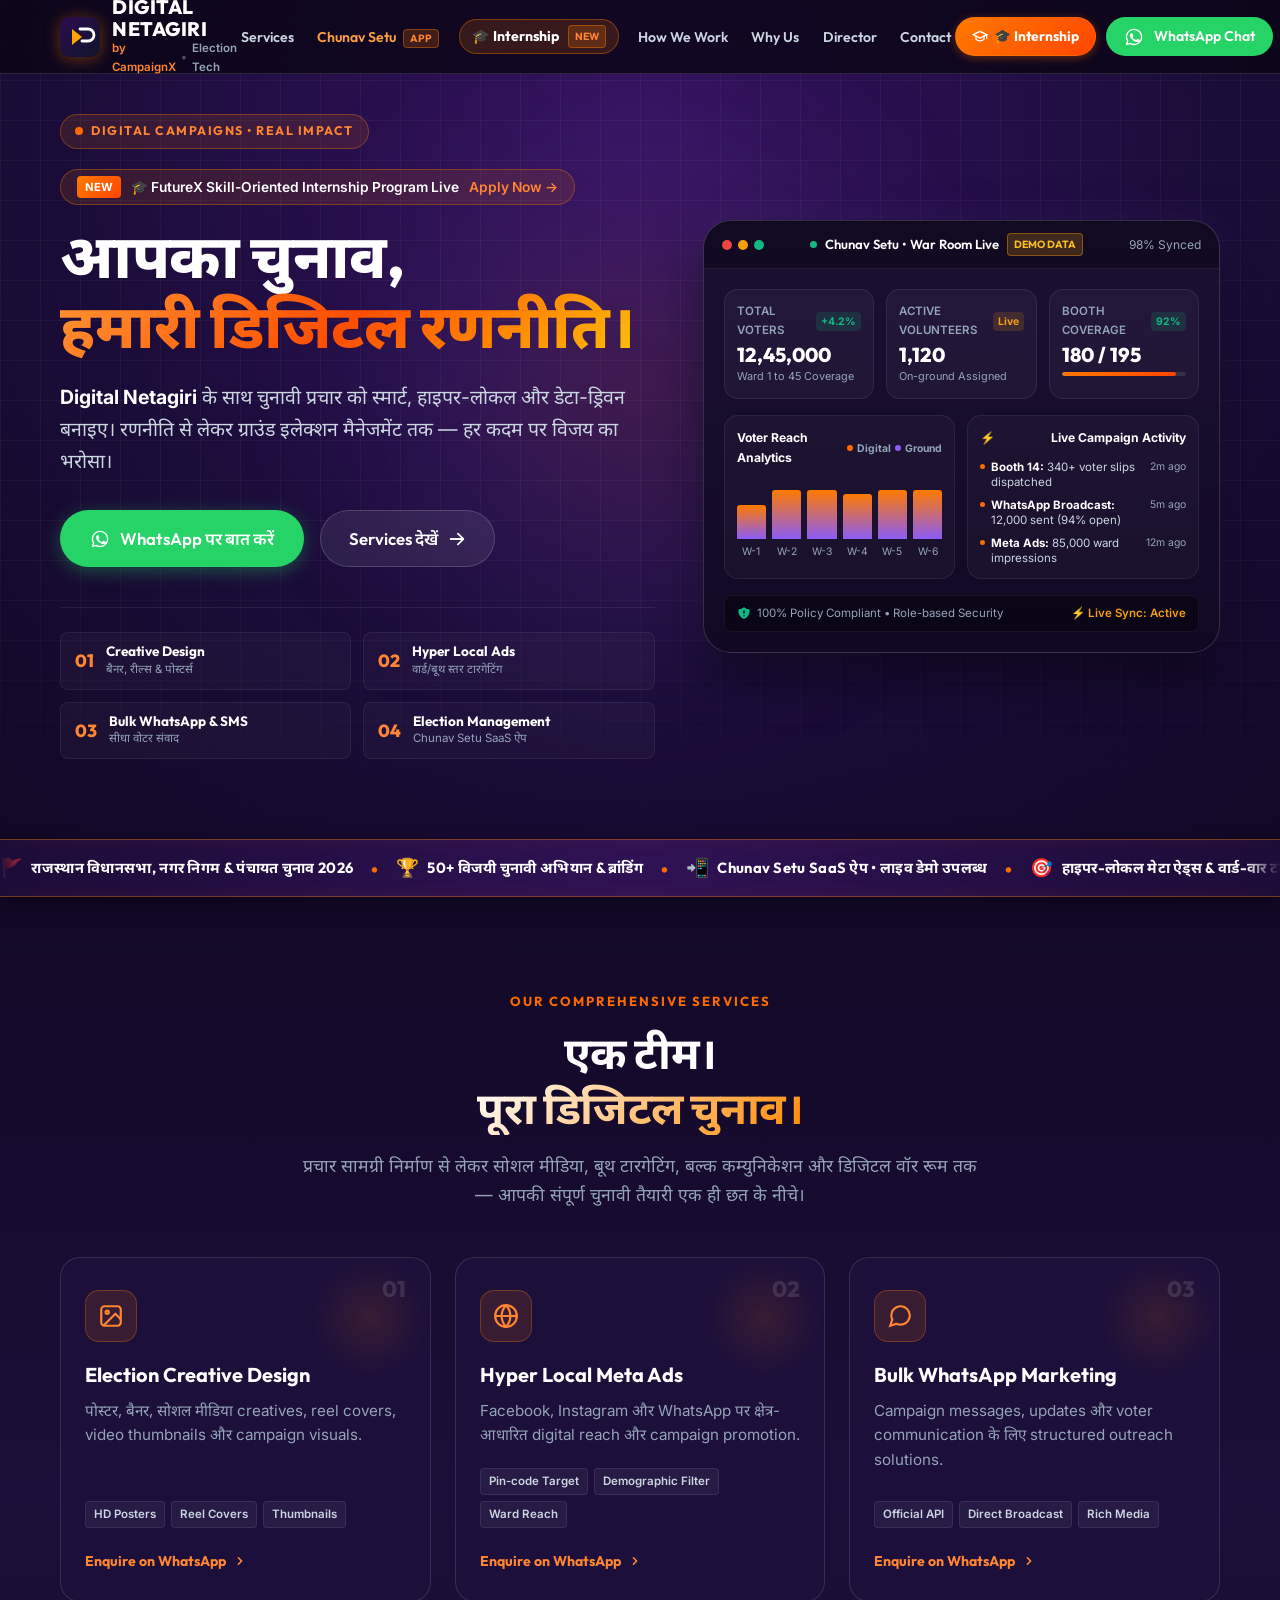
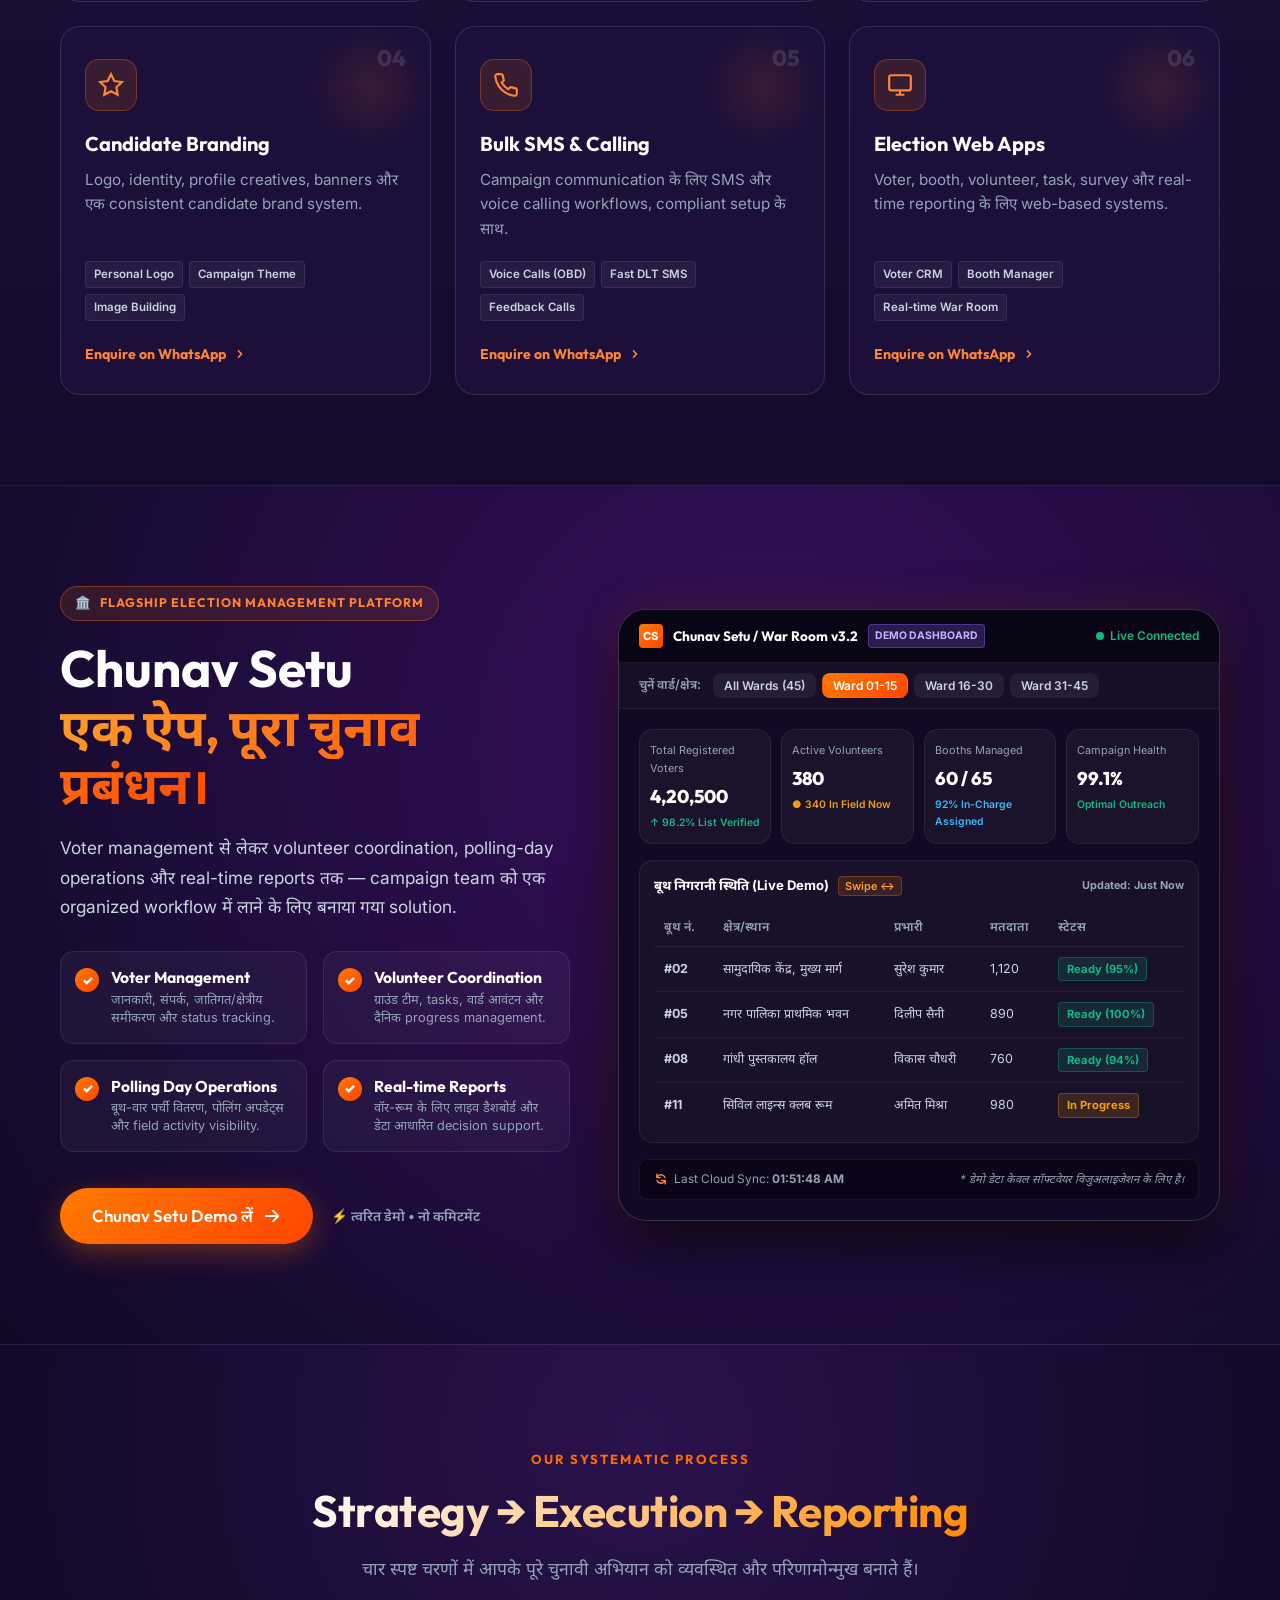
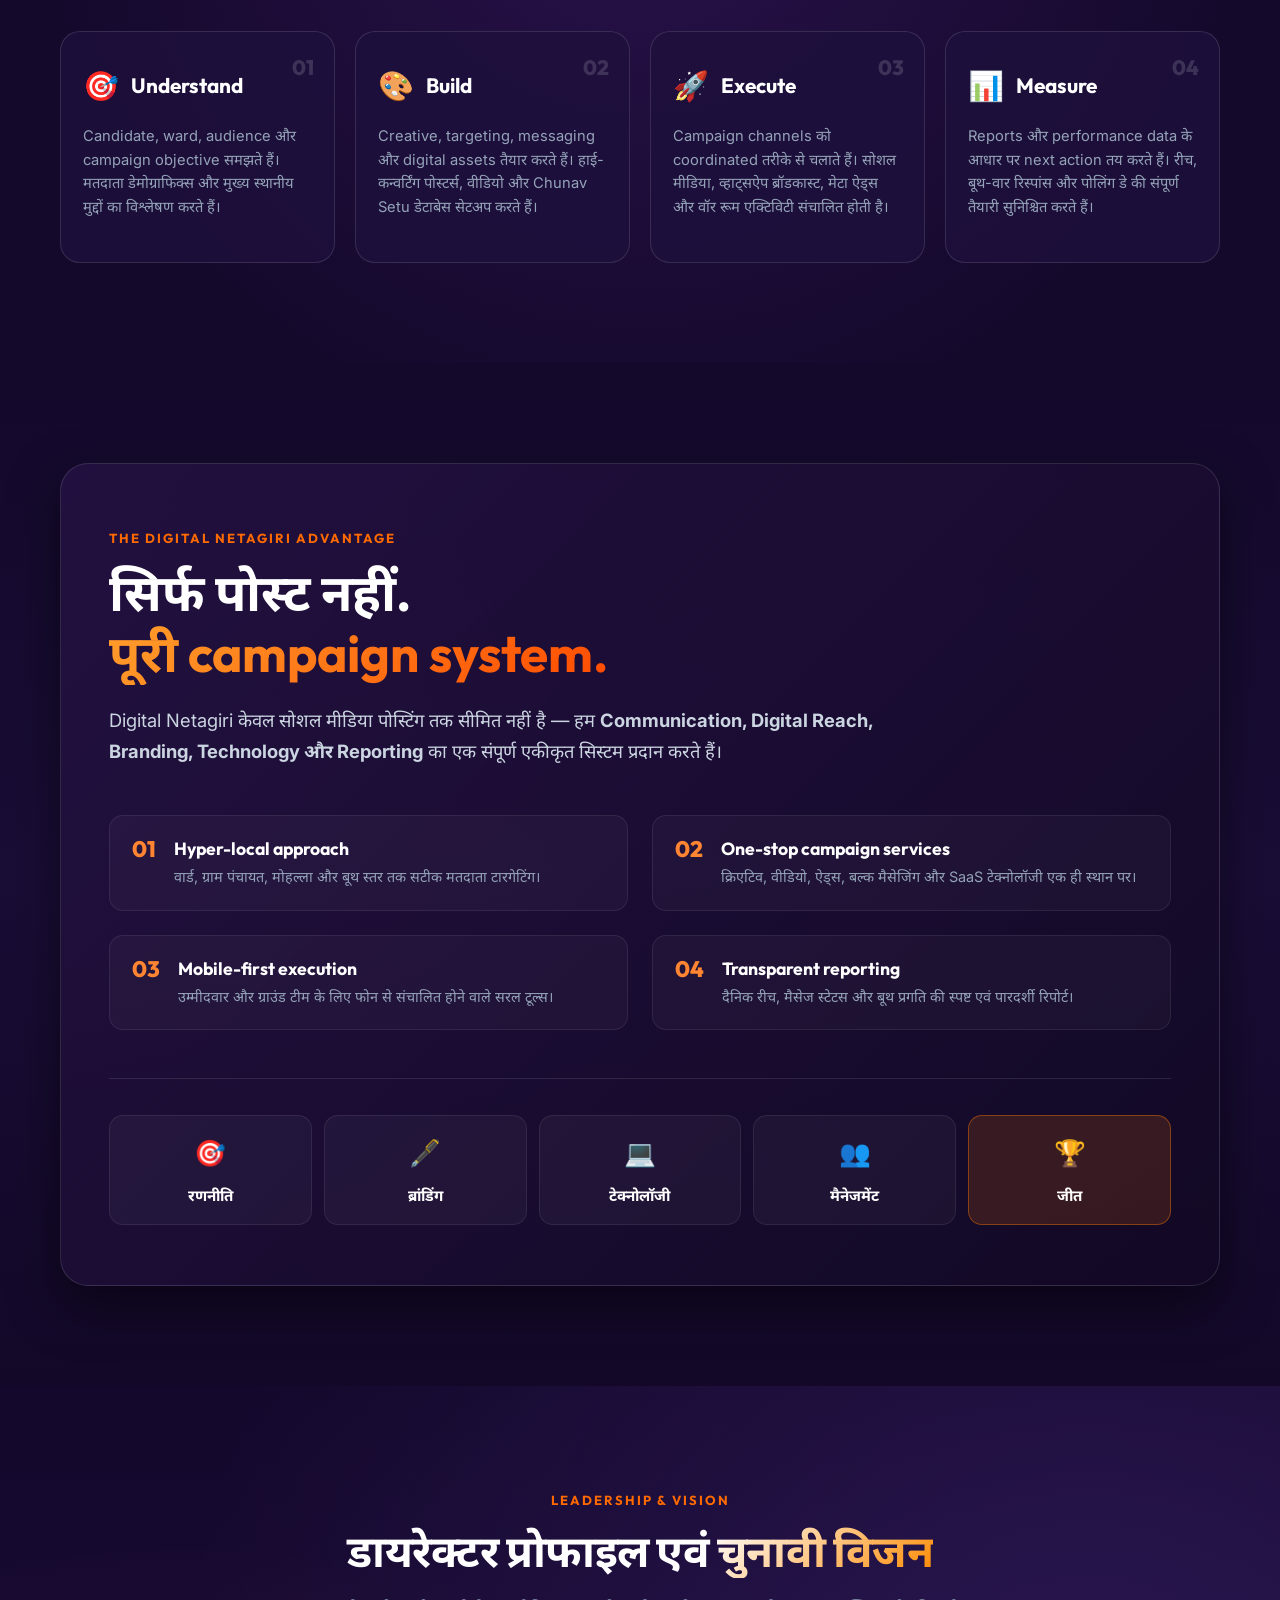
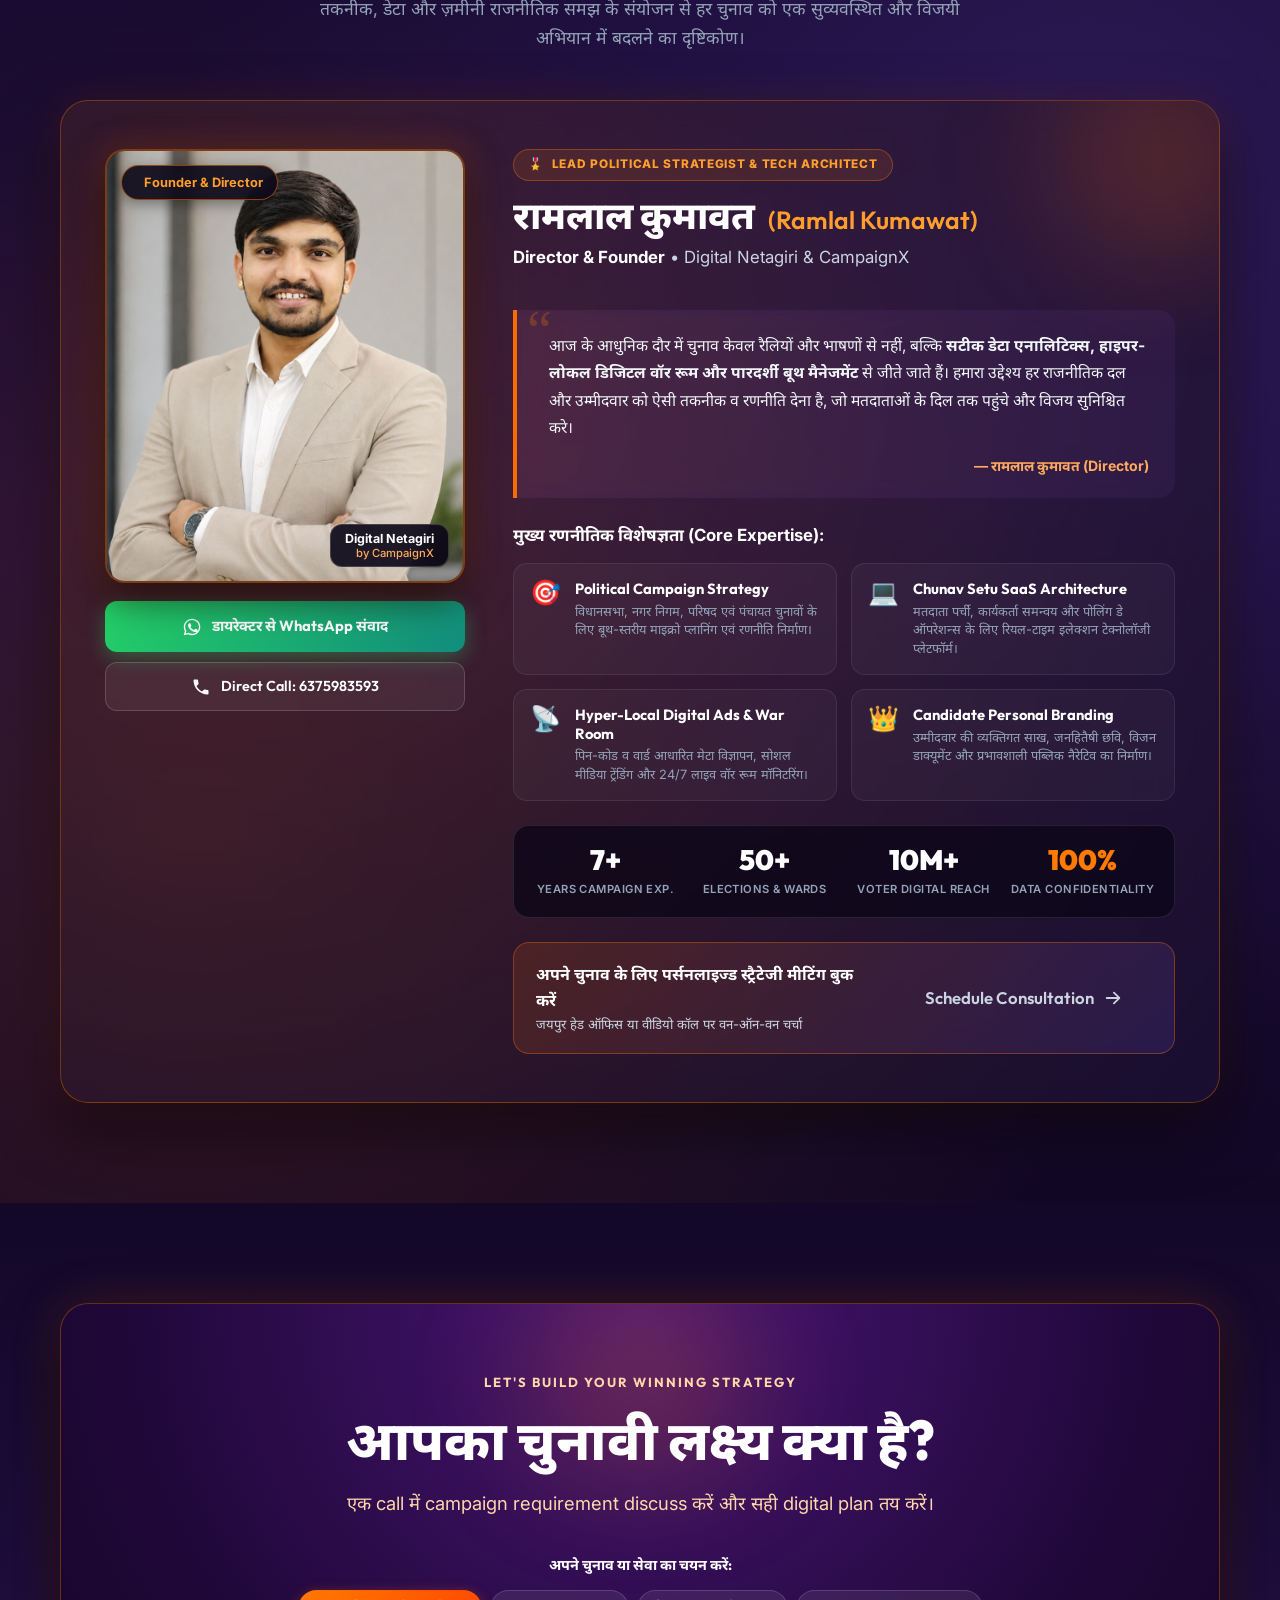
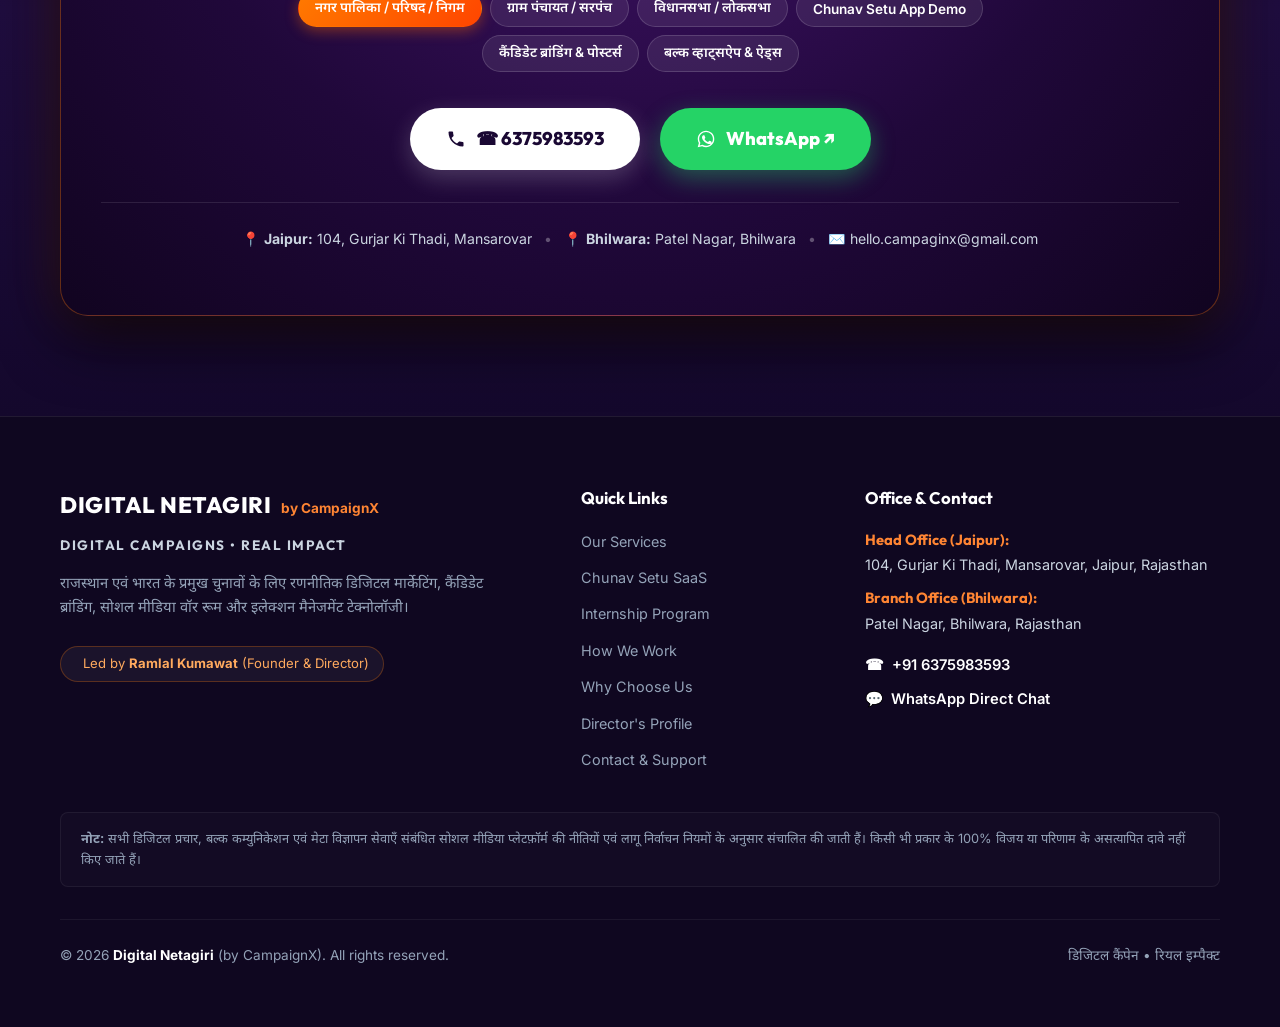
==== commit 21571fa2: "Fix mobile menu behavior: ensure menu remains open indefinitely until explicitly toggled or closed b" ====
--- a/index.html
+++ b/index.html
@@ -102,8 +102,16 @@
     <div class="mobile-drawer" id="mobileDrawer" aria-hidden="true">
       <div class="mobile-drawer-content">
         <div class="mobile-drawer-header">
-          <div class="mobile-brand-title">Digital Netagiri</div>
-          <div class="mobile-brand-sub">by CampaignX</div>
+          <div>
+            <div class="mobile-brand-title">Digital Netagiri</div>
+            <div class="mobile-brand-sub">by CampaignX</div>
+          </div>
+          <button class="mobile-drawer-close-btn" id="mobileDrawerCloseBtn" aria-label="Close Navigation Menu" title="Close Menu">
+            <svg viewBox="0 0 24 24" width="22" height="22" fill="none" stroke="currentColor" stroke-width="2.2" stroke-linecap="round" stroke-linejoin="round">
+              <line x1="18" y1="6" x2="6" y2="18"></line>
+              <line x1="6" y1="6" x2="18" y2="18"></line>
+            </svg>
+          </button>
         </div>
 
         <!-- Featured Mobile Internship Card -->
--- a/style.css
+++ b/style.css
@@ -552,9 +552,35 @@
 }
 
 .mobile-drawer-header {
+  display: flex;
+  align-items: center;
+  justify-content: space-between;
   border-bottom: 1px solid rgba(255, 255, 255, 0.1);
   padding-bottom: 16px;
   margin-bottom: 20px;
+}
+
+.mobile-drawer-close-btn {
+  display: flex;
+  align-items: center;
+  justify-content: center;
+  width: 38px;
+  height: 38px;
+  border-radius: var(--radius-sm);
+  background: rgba(255, 255, 255, 0.08);
+  border: 1px solid rgba(255, 255, 255, 0.16);
+  color: #ffffff;
+  cursor: pointer;
+  flex-shrink: 0;
+  transition: all 0.2s ease;
+}
+
+.mobile-drawer-close-btn:hover,
+.mobile-drawer-close-btn:active {
+  background: rgba(255, 106, 0, 0.25);
+  border-color: rgba(255, 122, 0, 0.6);
+  color: var(--orange-light);
+  transform: scale(0.95);
 }
 
 .mobile-brand-title {
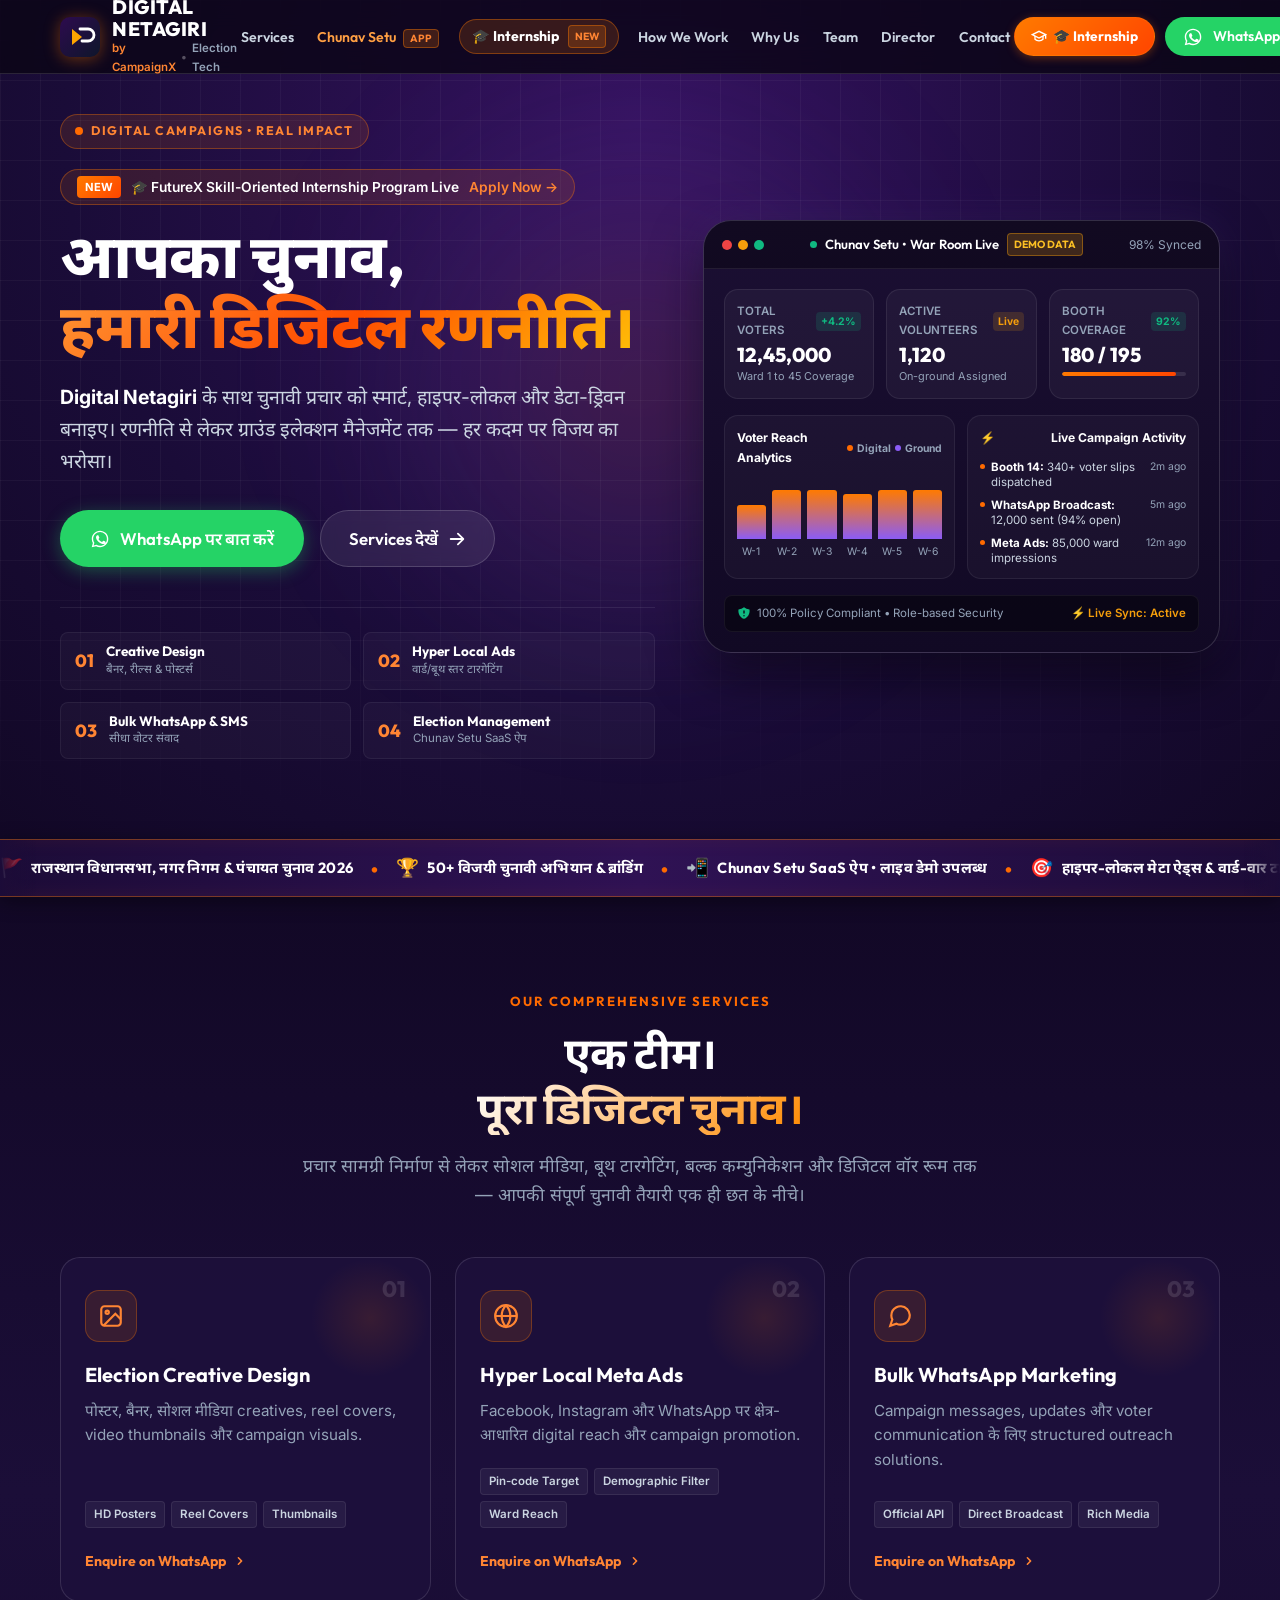
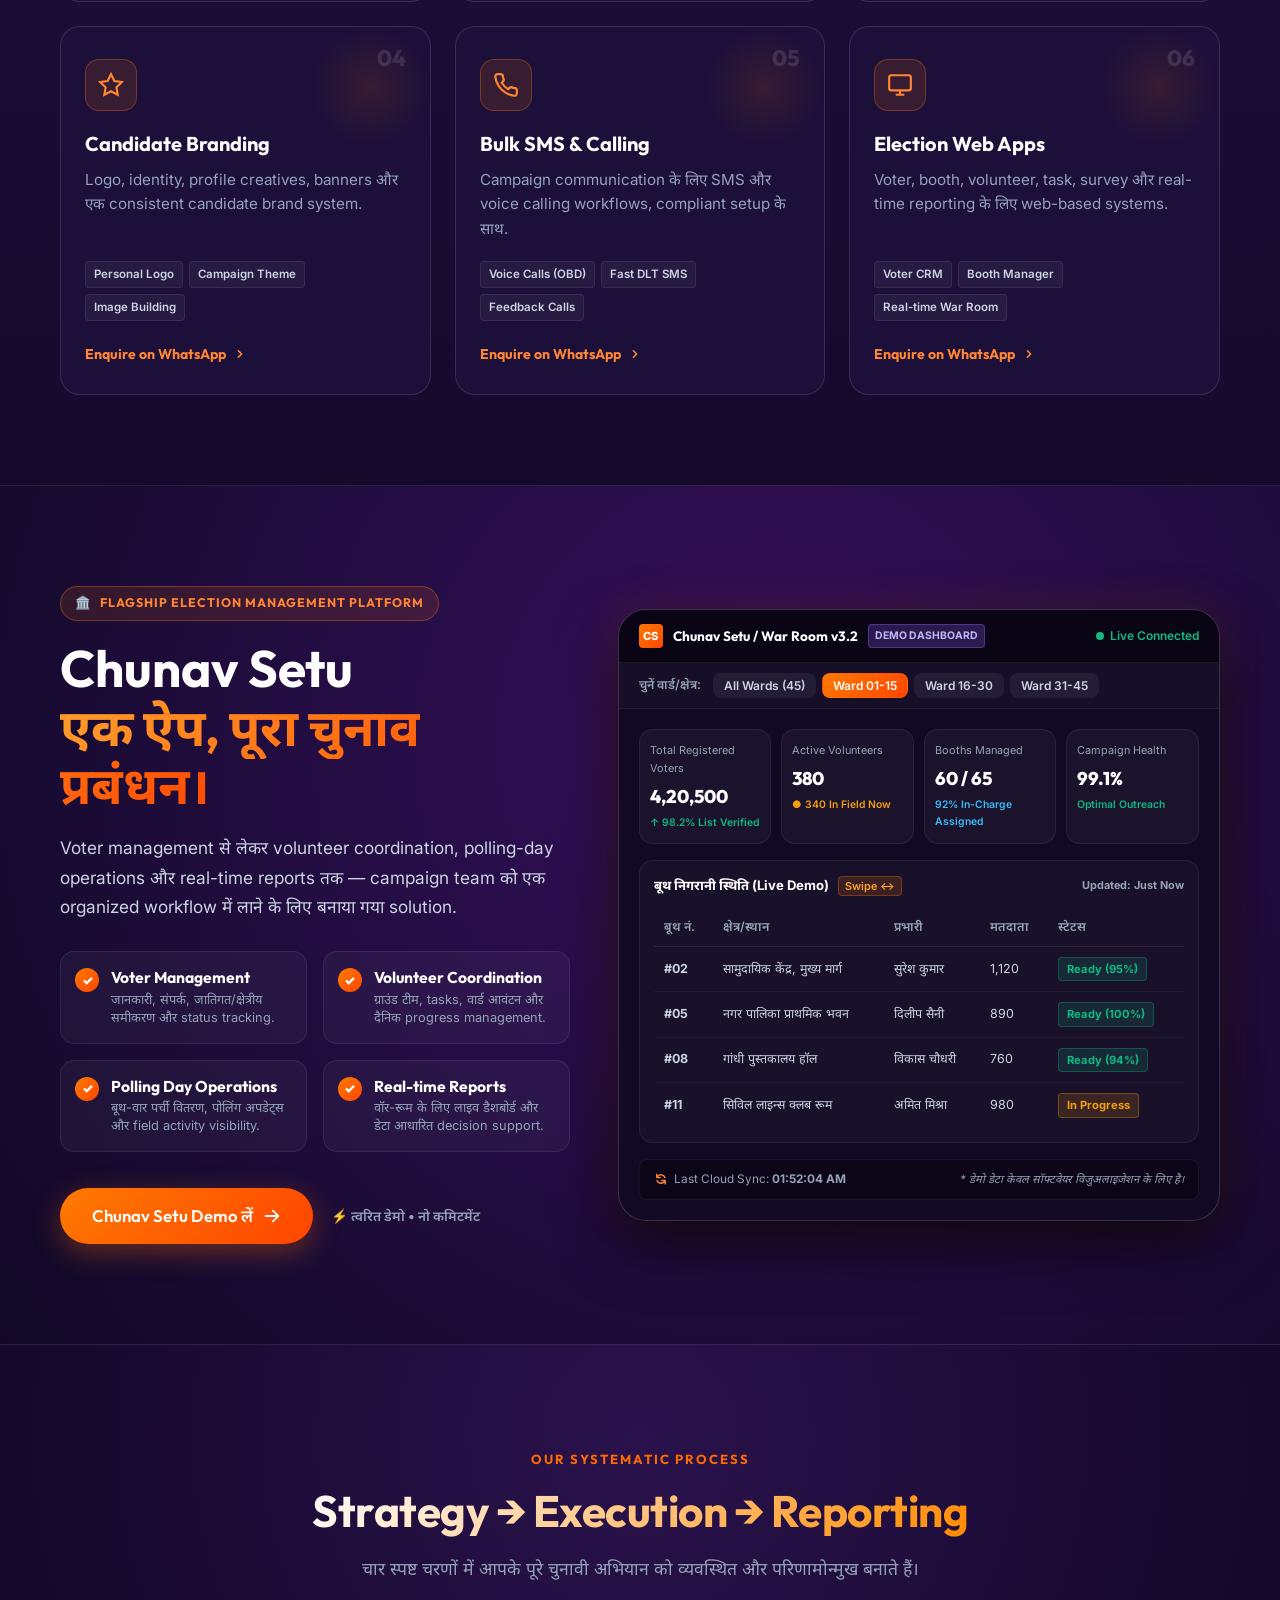
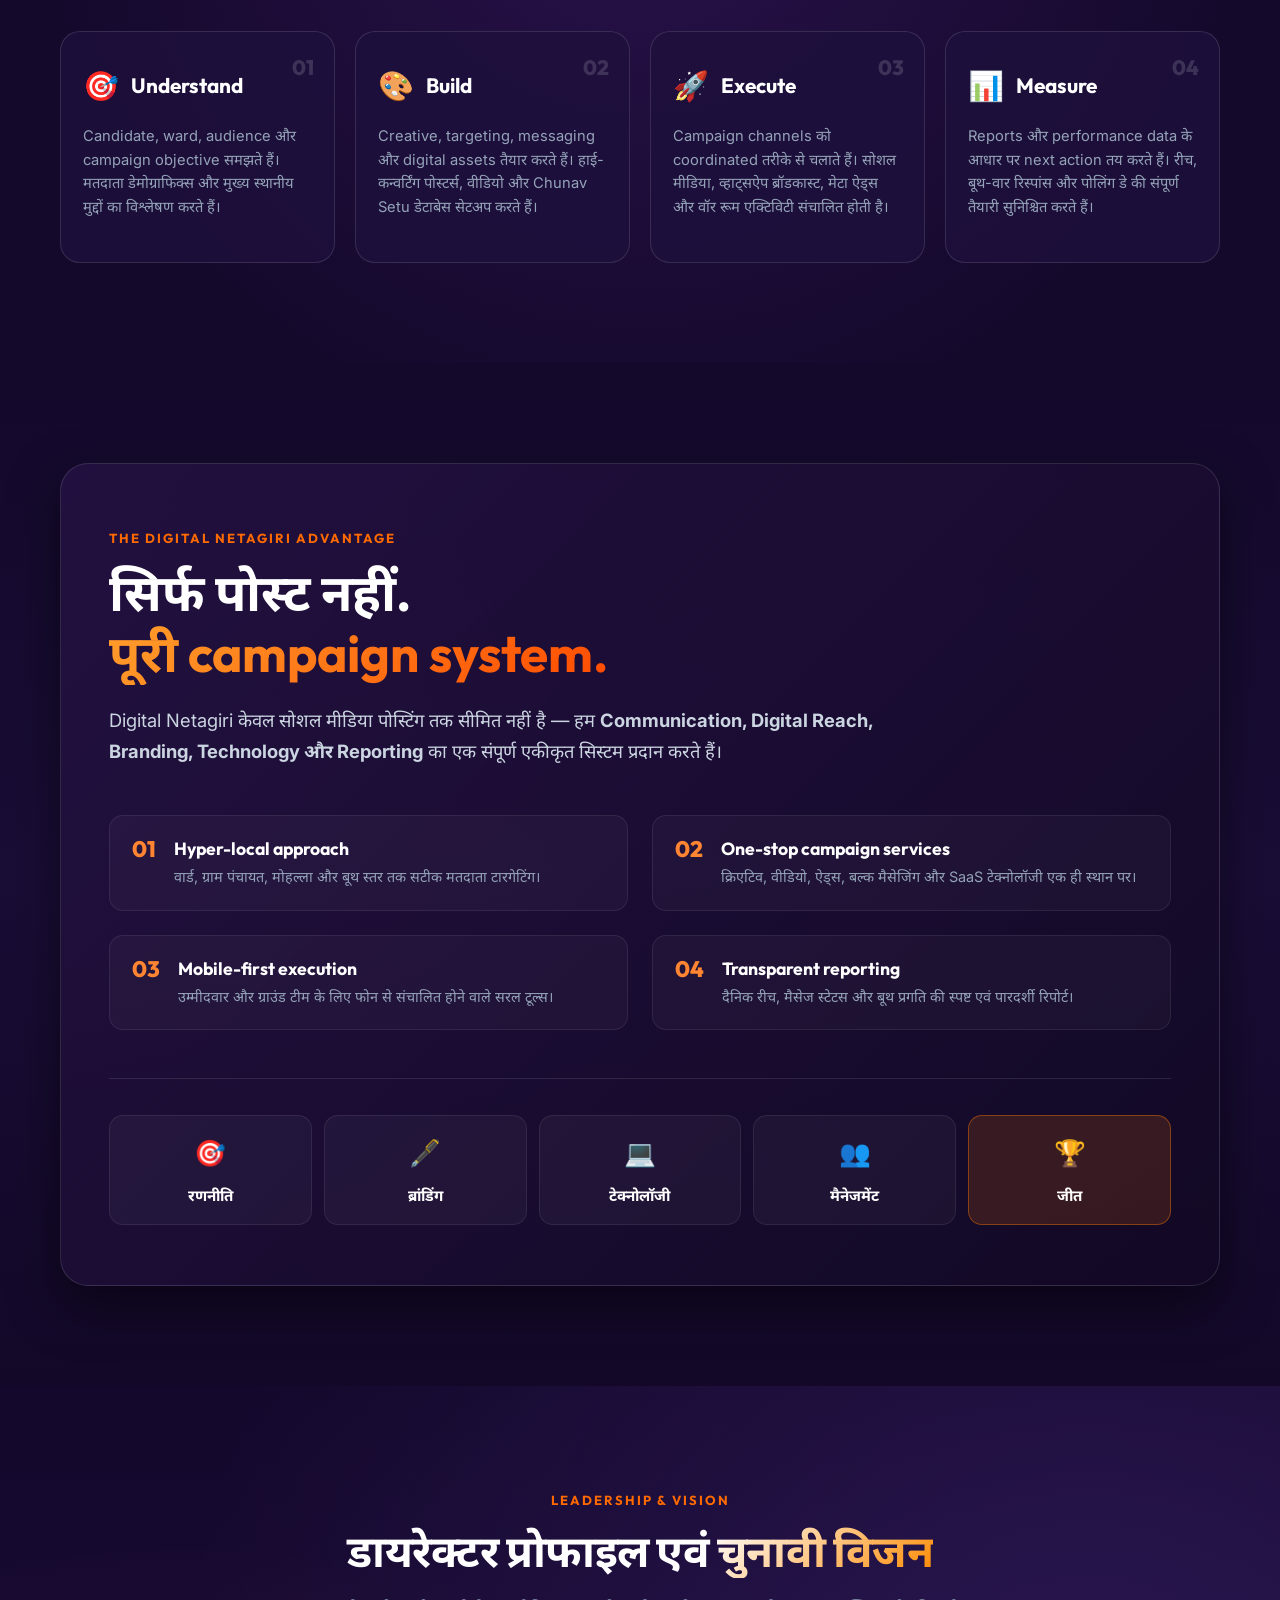
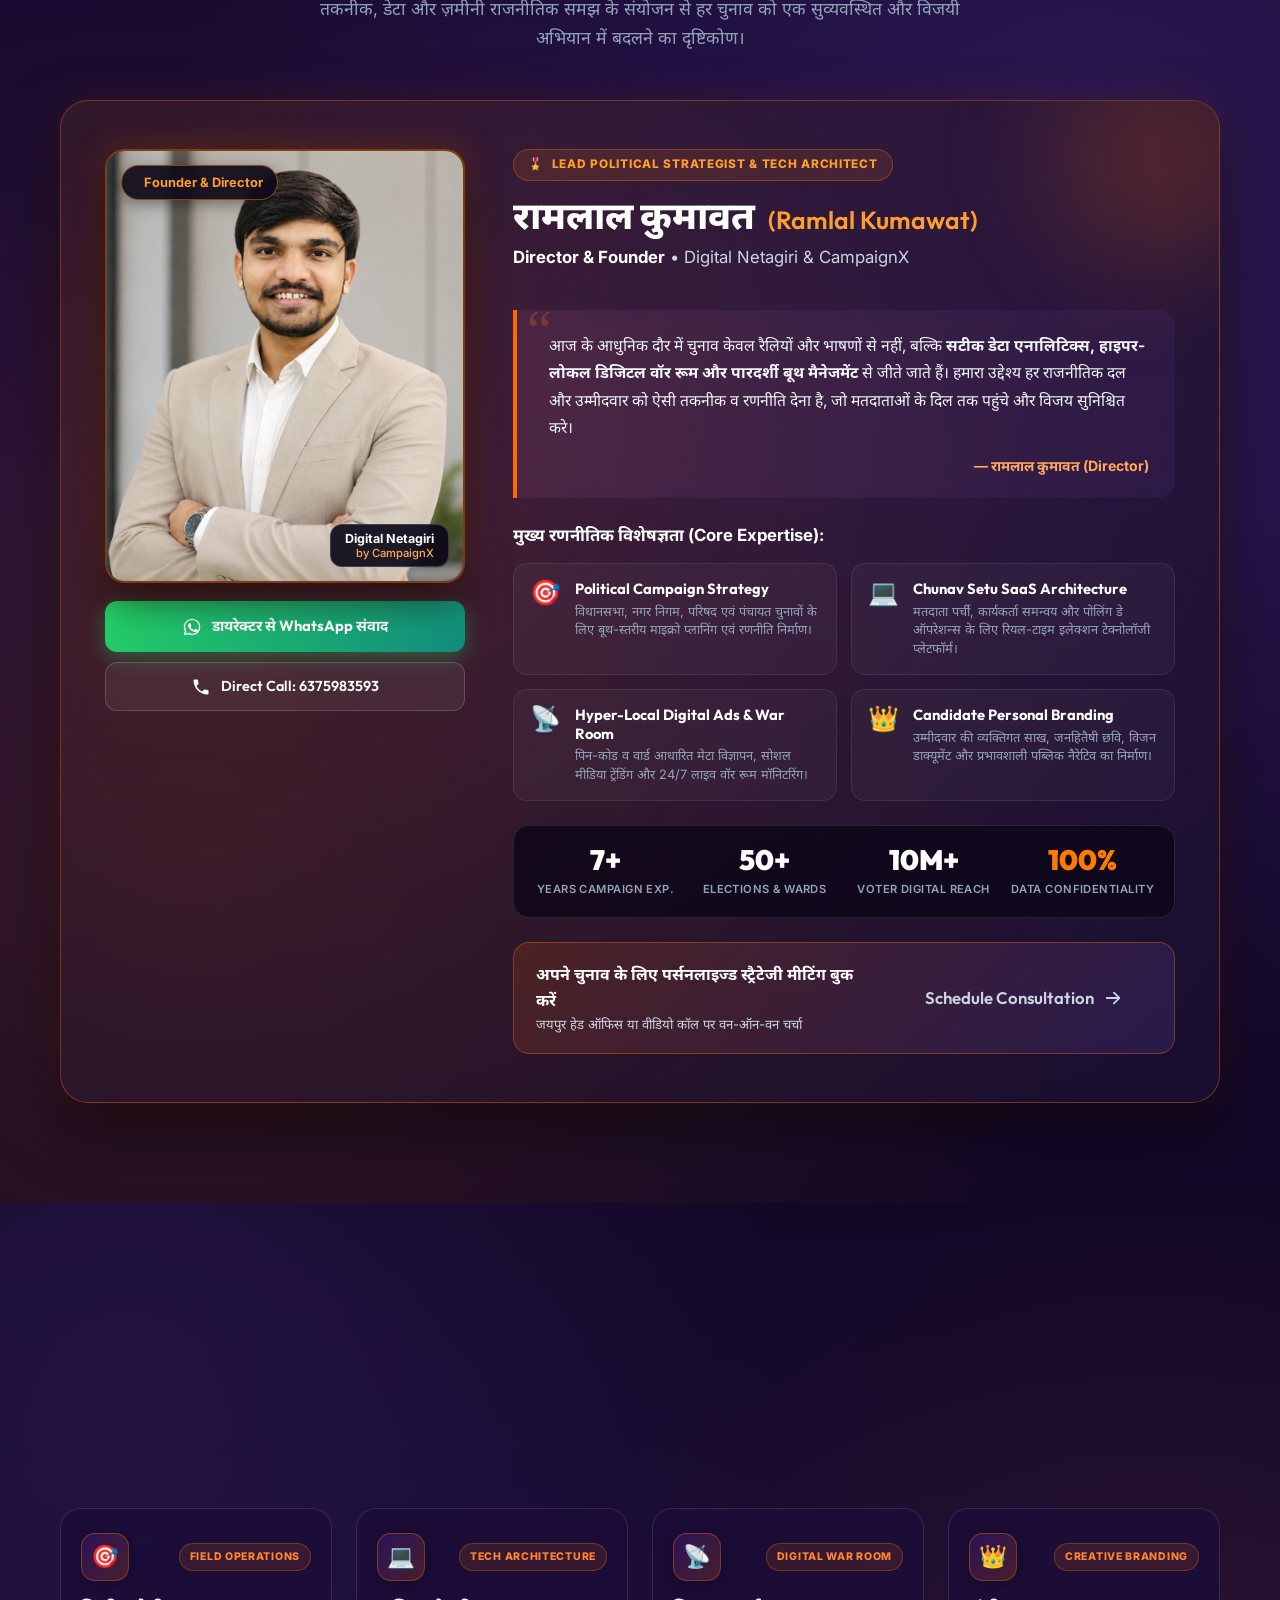
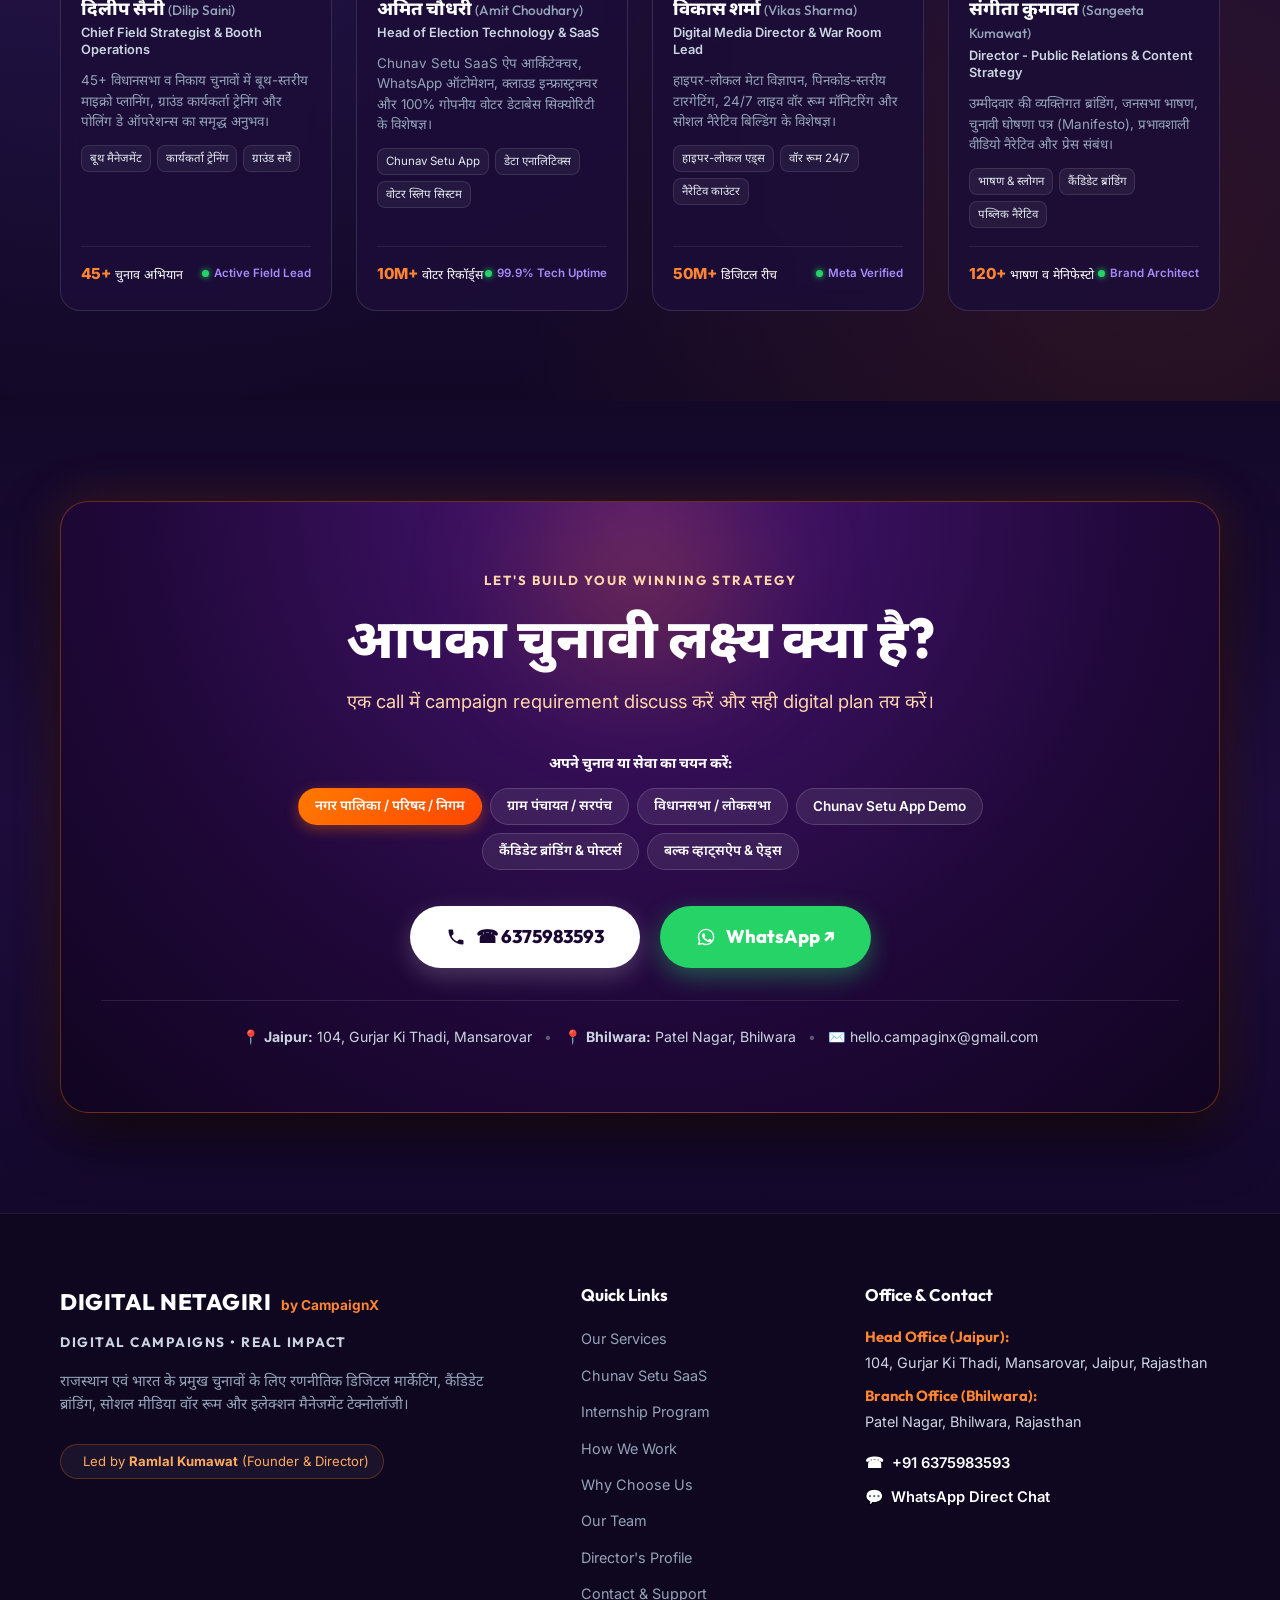
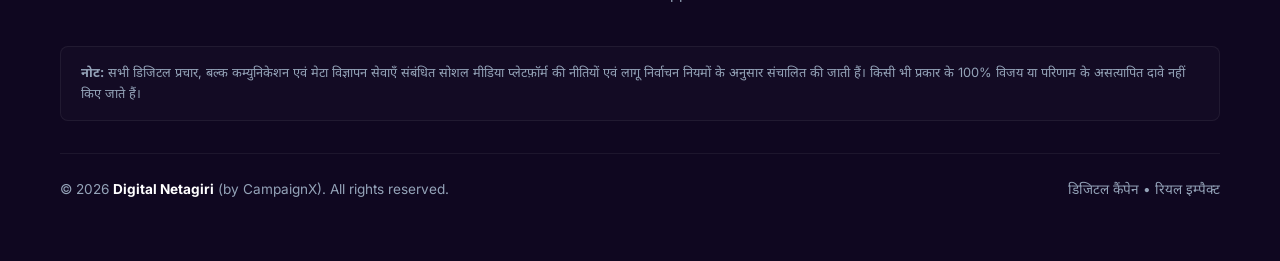
==== commit b91b2673: "Add responsive Team section visible across all devices with smooth navigation integration" ====
--- a/index.html
+++ b/index.html
@@ -68,6 +68,7 @@
           <li><a href="/internship" class="nav-link nav-internship-item">🎓 Internship <span class="nav-pill">New</span></a></li>
           <li><a href="#how-we-work" class="nav-link">How We Work</a></li>
           <li><a href="#why-us" class="nav-link">Why Us</a></li>
+          <li><a href="#team" class="nav-link">Team</a></li>
           <li><a href="#director" class="nav-link">Director</a></li>
           <li><a href="#contact" class="nav-link">Contact</a></li>
         </ul>
@@ -128,6 +129,7 @@
           <li><a href="#chunav-setu" class="mobile-nav-link">Chunav Setu App <span class="badge-mini">Live</span></a></li>
           <li><a href="#how-we-work" class="mobile-nav-link">How We Work</a></li>
           <li><a href="#why-us" class="mobile-nav-link">Why Digital Netagiri</a></li>
+          <li><a href="#team" class="mobile-nav-link">Team & Strategy Squad</a></li>
           <li><a href="#director" class="mobile-nav-link">Director Profile</a></li>
           <li><a href="#contact" class="mobile-nav-link">Contact Us</a></li>
         </ul>
@@ -1073,6 +1075,149 @@
     </section>
 
     <!-- ========================================================
+         8B. TEAM SECTION (Visible & Accessible on ALL Devices)
+         ======================================================== -->
+    <section class="team-section" id="team">
+      <div class="container">
+        
+        <div class="section-header text-center reveal-on-scroll">
+          <div class="section-eyebrow">OUR SPECIALIZED CAMPAIGN SQUAD</div>
+          <h2 class="section-title">
+            विशेषज्ञ चुनावी <span class="gradient-text">स्ट्रैटेजी & टेक टीम</span>
+          </h2>
+          <p class="section-desc">
+            ग्राउंड पॉलिटिक्स, डेटा एनालिटिक्स, इलेक्शन टेक्नोलॉजी और डिजिटल वॉर रूम के महारथियों की समर्पित टीम — जो आपके अभियान को बूथ स्तर पर मजबूत बनाती है।
+          </p>
+        </div>
+
+        <div class="team-grid reveal-on-scroll">
+          
+          <!-- Team Card 1 -->
+          <div class="team-card">
+            <div class="team-card-top">
+              <div class="team-avatar-box">
+                <span class="team-avatar-icon">🎯</span>
+              </div>
+              <span class="team-role-tag">FIELD OPERATIONS</span>
+            </div>
+            <div class="team-info">
+              <h3 class="team-name">दिलीप सैनी <span class="team-en-name">(Dilip Saini)</span></h3>
+              <div class="team-designation">Chief Field Strategist & Booth Operations</div>
+              <p class="team-bio">
+                45+ विधानसभा व निकाय चुनावों में बूथ-स्तरीय माइक्रो प्लानिंग, ग्राउंड कार्यकर्ता ट्रेनिंग और पोलिंग डे ऑपरेशन्स का समृद्ध अनुभव।
+              </p>
+              <div class="team-tags">
+                <span class="team-tag-pill">बूथ मैनेजमेंट</span>
+                <span class="team-tag-pill">कार्यकर्ता ट्रेनिंग</span>
+                <span class="team-tag-pill">ग्राउंड सर्वे</span>
+              </div>
+            </div>
+            <div class="team-card-footer">
+              <div class="team-stat-highlight">
+                <strong>45+</strong> चुनाव अभियान
+              </div>
+              <div class="team-status-dot">
+                <span class="dot-live"></span> Active Field Lead
+              </div>
+            </div>
+          </div>
+
+          <!-- Team Card 2 -->
+          <div class="team-card">
+            <div class="team-card-top">
+              <div class="team-avatar-box">
+                <span class="team-avatar-icon">💻</span>
+              </div>
+              <span class="team-role-tag">TECH ARCHITECTURE</span>
+            </div>
+            <div class="team-info">
+              <h3 class="team-name">अमित चौधरी <span class="team-en-name">(Amit Choudhary)</span></h3>
+              <div class="team-designation">Head of Election Technology & SaaS</div>
+              <p class="team-bio">
+                Chunav Setu SaaS ऐप आर्किटेक्चर, WhatsApp ऑटोमेशन, क्लाउड इन्फ्रास्ट्रक्चर और 100% गोपनीय वोटर डेटाबेस सिक्योरिटी के विशेषज्ञ।
+              </p>
+              <div class="team-tags">
+                <span class="team-tag-pill">Chunav Setu App</span>
+                <span class="team-tag-pill">डेटा एनालिटिक्स</span>
+                <span class="team-tag-pill">वोटर स्लिप सिस्टम</span>
+              </div>
+            </div>
+            <div class="team-card-footer">
+              <div class="team-stat-highlight">
+                <strong>10M+</strong> वोटर रिकॉर्ड्स
+              </div>
+              <div class="team-status-dot">
+                <span class="dot-live"></span> 99.9% Tech Uptime
+              </div>
+            </div>
+          </div>
+
+          <!-- Team Card 3 -->
+          <div class="team-card">
+            <div class="team-card-top">
+              <div class="team-avatar-box">
+                <span class="team-avatar-icon">📡</span>
+              </div>
+              <span class="team-role-tag">DIGITAL WAR ROOM</span>
+            </div>
+            <div class="team-info">
+              <h3 class="team-name">विकास शर्मा <span class="team-en-name">(Vikas Sharma)</span></h3>
+              <div class="team-designation">Digital Media Director & War Room Lead</div>
+              <p class="team-bio">
+                हाइपर-लोकल मेटा विज्ञापन, पिनकोड-स्तरीय टारगेटिंग, 24/7 लाइव वॉर रूम मॉनिटरिंग और सोशल नैरेटिव बिल्डिंग के विशेषज्ञ।
+              </p>
+              <div class="team-tags">
+                <span class="team-tag-pill">हाइपर-लोकल एड्स</span>
+                <span class="team-tag-pill">वॉर रूम 24/7</span>
+                <span class="team-tag-pill">नैरेटिव काउंटर</span>
+              </div>
+            </div>
+            <div class="team-card-footer">
+              <div class="team-stat-highlight">
+                <strong>50M+</strong> डिजिटल रीच
+              </div>
+              <div class="team-status-dot">
+                <span class="dot-live"></span> Meta Verified
+              </div>
+            </div>
+          </div>
+
+          <!-- Team Card 4 -->
+          <div class="team-card">
+            <div class="team-card-top">
+              <div class="team-avatar-box">
+                <span class="team-avatar-icon">👑</span>
+              </div>
+              <span class="team-role-tag">CREATIVE BRANDING</span>
+            </div>
+            <div class="team-info">
+              <h3 class="team-name">संगीता कुमावत <span class="team-en-name">(Sangeeta Kumawat)</span></h3>
+              <div class="team-designation">Director - Public Relations & Content Strategy</div>
+              <p class="team-bio">
+                उम्मीदवार की व्यक्तिगत ब्रांडिंग, जनसभा भाषण, चुनावी घोषणा पत्र (Manifesto), प्रभावशाली वीडियो नैरेटिव और प्रेस संबंध।
+              </p>
+              <div class="team-tags">
+                <span class="team-tag-pill">भाषण & स्लोगन</span>
+                <span class="team-tag-pill">कैंडिडेट ब्रांडिंग</span>
+                <span class="team-tag-pill">पब्लिक नैरेटिव</span>
+              </div>
+            </div>
+            <div class="team-card-footer">
+              <div class="team-stat-highlight">
+                <strong>120+</strong> भाषण व मेनिफेस्टो
+              </div>
+              <div class="team-status-dot">
+                <span class="dot-live"></span> Brand Architect
+              </div>
+            </div>
+          </div>
+
+        </div>
+
+      </div>
+    </section>
+
+    <!-- ========================================================
          9. CONTACT / CTA
          ======================================================== -->
     <section class="contact-section" id="contact">
@@ -1172,6 +1317,7 @@
             <li><a href="/internship">Internship Program</a></li>
             <li><a href="#how-we-work">How We Work</a></li>
             <li><a href="#why-us">Why Choose Us</a></li>
+            <li><a href="#team">Our Team</a></li>
             <li><a href="#director">Director's Profile</a></li>
             <li><a href="#contact">Contact & Support</a></li>
           </ul>
--- a/style.css
+++ b/style.css
@@ -3675,6 +3675,210 @@
 }
 
 /* ========================================================
+   8B. TEAM SECTION (Visible & Accessible on ALL Devices)
+   ======================================================== */
+.team-section {
+  padding: 90px 0;
+  position: relative;
+  background: radial-gradient(circle at 10% 20%, rgba(139, 92, 246, 0.12) 0%, transparent 50%),
+              radial-gradient(circle at 90% 80%, rgba(255, 106, 0, 0.10) 0%, transparent 50%),
+              linear-gradient(180deg, #120826 0%, #170b32 50%, #120826 100%);
+  width: 100%;
+  box-sizing: border-box;
+}
+
+.team-grid {
+  display: grid;
+  grid-template-columns: repeat(4, 1fr);
+  gap: 24px;
+  margin-top: 44px;
+  width: 100%;
+  box-sizing: border-box;
+}
+
+.team-card {
+  background: rgba(28, 14, 56, 0.85);
+  border: 1px solid rgba(255, 255, 255, 0.12);
+  border-radius: var(--radius-lg);
+  padding: 24px 20px;
+  display: flex;
+  flex-direction: column;
+  justify-content: space-between;
+  backdrop-filter: blur(12px);
+  -webkit-backdrop-filter: blur(12px);
+  transition: transform 0.28s ease, border-color 0.28s ease, box-shadow 0.28s ease;
+  position: relative;
+  overflow: hidden;
+  box-sizing: border-box;
+}
+
+.team-card::before {
+  content: '';
+  position: absolute;
+  top: 0;
+  left: 0;
+  width: 100%;
+  height: 3px;
+  background: linear-gradient(90deg, #ff7a00, #8b5cf6);
+  opacity: 0;
+  transition: opacity 0.25s ease;
+}
+
+.team-card:hover {
+  transform: translateY(-4px);
+  border-color: rgba(255, 122, 0, 0.45);
+  box-shadow: 0 12px 32px rgba(0, 0, 0, 0.4), 0 0 24px rgba(255, 106, 0, 0.15);
+}
+
+.team-card:hover::before {
+  opacity: 1;
+}
+
+.team-card-top {
+  display: flex;
+  align-items: center;
+  justify-content: space-between;
+  margin-bottom: 16px;
+}
+
+.team-avatar-box {
+  width: 48px;
+  height: 48px;
+  border-radius: var(--radius-md);
+  background: linear-gradient(135deg, rgba(46, 20, 92, 0.9) 0%, rgba(255, 106, 0, 0.2) 100%);
+  border: 1px solid rgba(255, 122, 0, 0.35);
+  display: flex;
+  align-items: center;
+  justify-content: center;
+  font-size: 1.4rem;
+  box-shadow: 0 4px 12px rgba(0, 0, 0, 0.25);
+  flex-shrink: 0;
+}
+
+.team-role-tag {
+  font-size: 0.66rem;
+  font-weight: 800;
+  letter-spacing: 0.7px;
+  color: var(--orange-light);
+  background: rgba(255, 122, 0, 0.12);
+  border: 1px solid rgba(255, 122, 0, 0.3);
+  padding: 4px 10px;
+  border-radius: var(--radius-pill);
+  text-transform: uppercase;
+  white-space: nowrap;
+}
+
+.team-info {
+  flex: 1;
+}
+
+.team-name {
+  font-family: var(--font-heading);
+  font-size: 1.15rem;
+  font-weight: 800;
+  color: #ffffff;
+  margin-bottom: 4px;
+  line-height: 1.25;
+}
+
+.team-en-name {
+  font-size: 0.85rem;
+  font-weight: 500;
+  color: var(--text-dim);
+}
+
+.team-designation {
+  font-size: 0.8rem;
+  font-weight: 600;
+  color: #cbd5e1;
+  margin-bottom: 12px;
+  line-height: 1.35;
+}
+
+.team-bio {
+  font-size: 0.84rem;
+  color: #94a3b8;
+  line-height: 1.5;
+  margin-bottom: 14px;
+}
+
+.team-tags {
+  display: flex;
+  flex-wrap: wrap;
+  gap: 6px;
+  margin-bottom: 18px;
+}
+
+.team-tag-pill {
+  font-size: 0.72rem;
+  padding: 3px 8px;
+  background: rgba(255, 255, 255, 0.05);
+  border: 1px solid rgba(255, 255, 255, 0.1);
+  border-radius: var(--radius-sm);
+  color: #e2e8f0;
+}
+
+.team-card-footer {
+  display: flex;
+  align-items: center;
+  justify-content: space-between;
+  padding-top: 14px;
+  border-top: 1px solid rgba(255, 255, 255, 0.08);
+  font-size: 0.78rem;
+}
+
+.team-stat-highlight {
+  color: #ffffff;
+}
+
+.team-stat-highlight strong {
+  color: var(--orange-light);
+  font-size: 0.95rem;
+  font-weight: 800;
+}
+
+.team-status-dot {
+  display: inline-flex;
+  align-items: center;
+  gap: 5px;
+  color: #a78bfa;
+  font-size: 0.72rem;
+  font-weight: 600;
+}
+
+.dot-live {
+  width: 7px;
+  height: 7px;
+  border-radius: 50%;
+  background: var(--wa-green);
+  box-shadow: 0 0 6px var(--wa-green);
+  flex-shrink: 0;
+}
+
+/* Tablet (641px - 1024px): 2 columns */
+@media (max-width: 1024px) and (min-width: 641px) {
+  .team-grid {
+    grid-template-columns: repeat(2, 1fr);
+    gap: 20px;
+  }
+}
+
+/* Mobile (<= 640px): 1 column */
+@media (max-width: 640px) {
+  .team-section {
+    padding: 60px 0;
+  }
+  .team-grid {
+    grid-template-columns: 1fr;
+    gap: 16px;
+    margin-top: 28px;
+  }
+  .team-card {
+    padding: 20px 16px;
+  }
+}
+
+/* ========================================================
    FUTUREX INTERNSHIP PAGE STYLES
    ======================================================== */
 
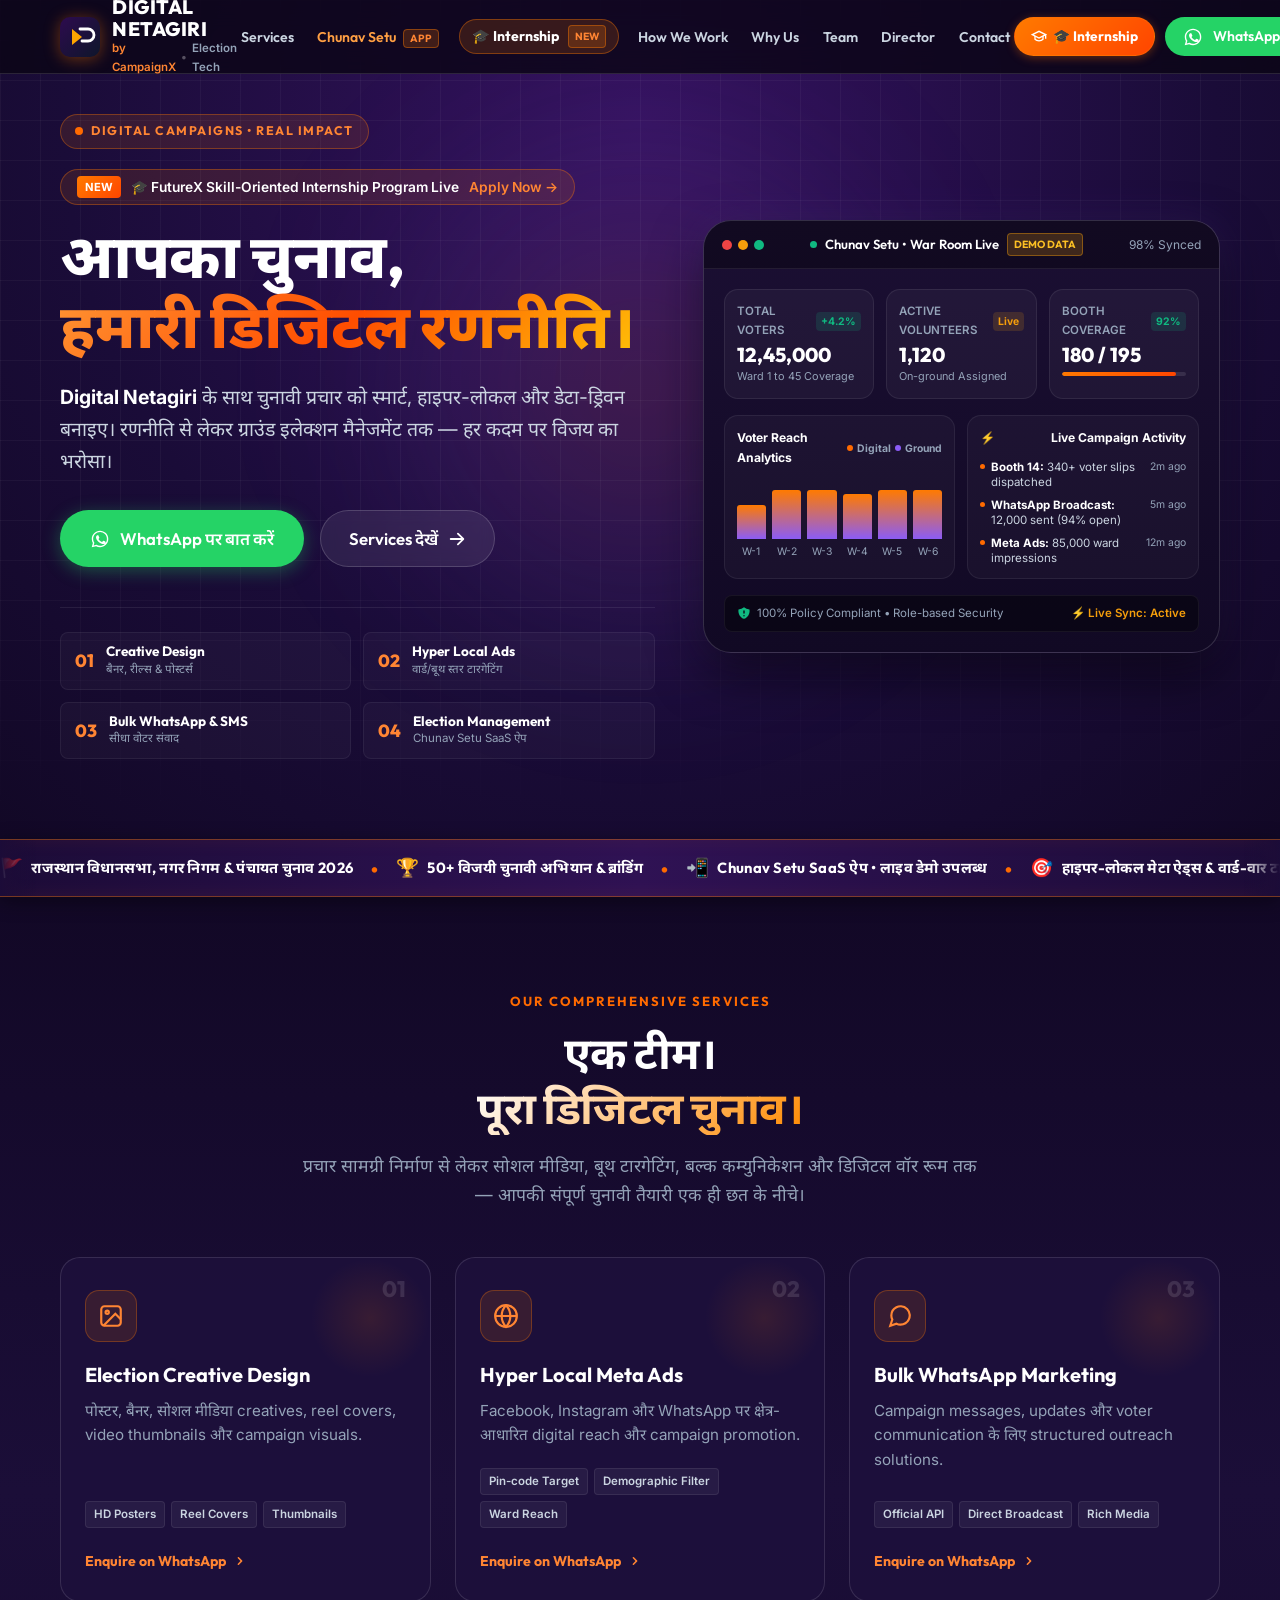
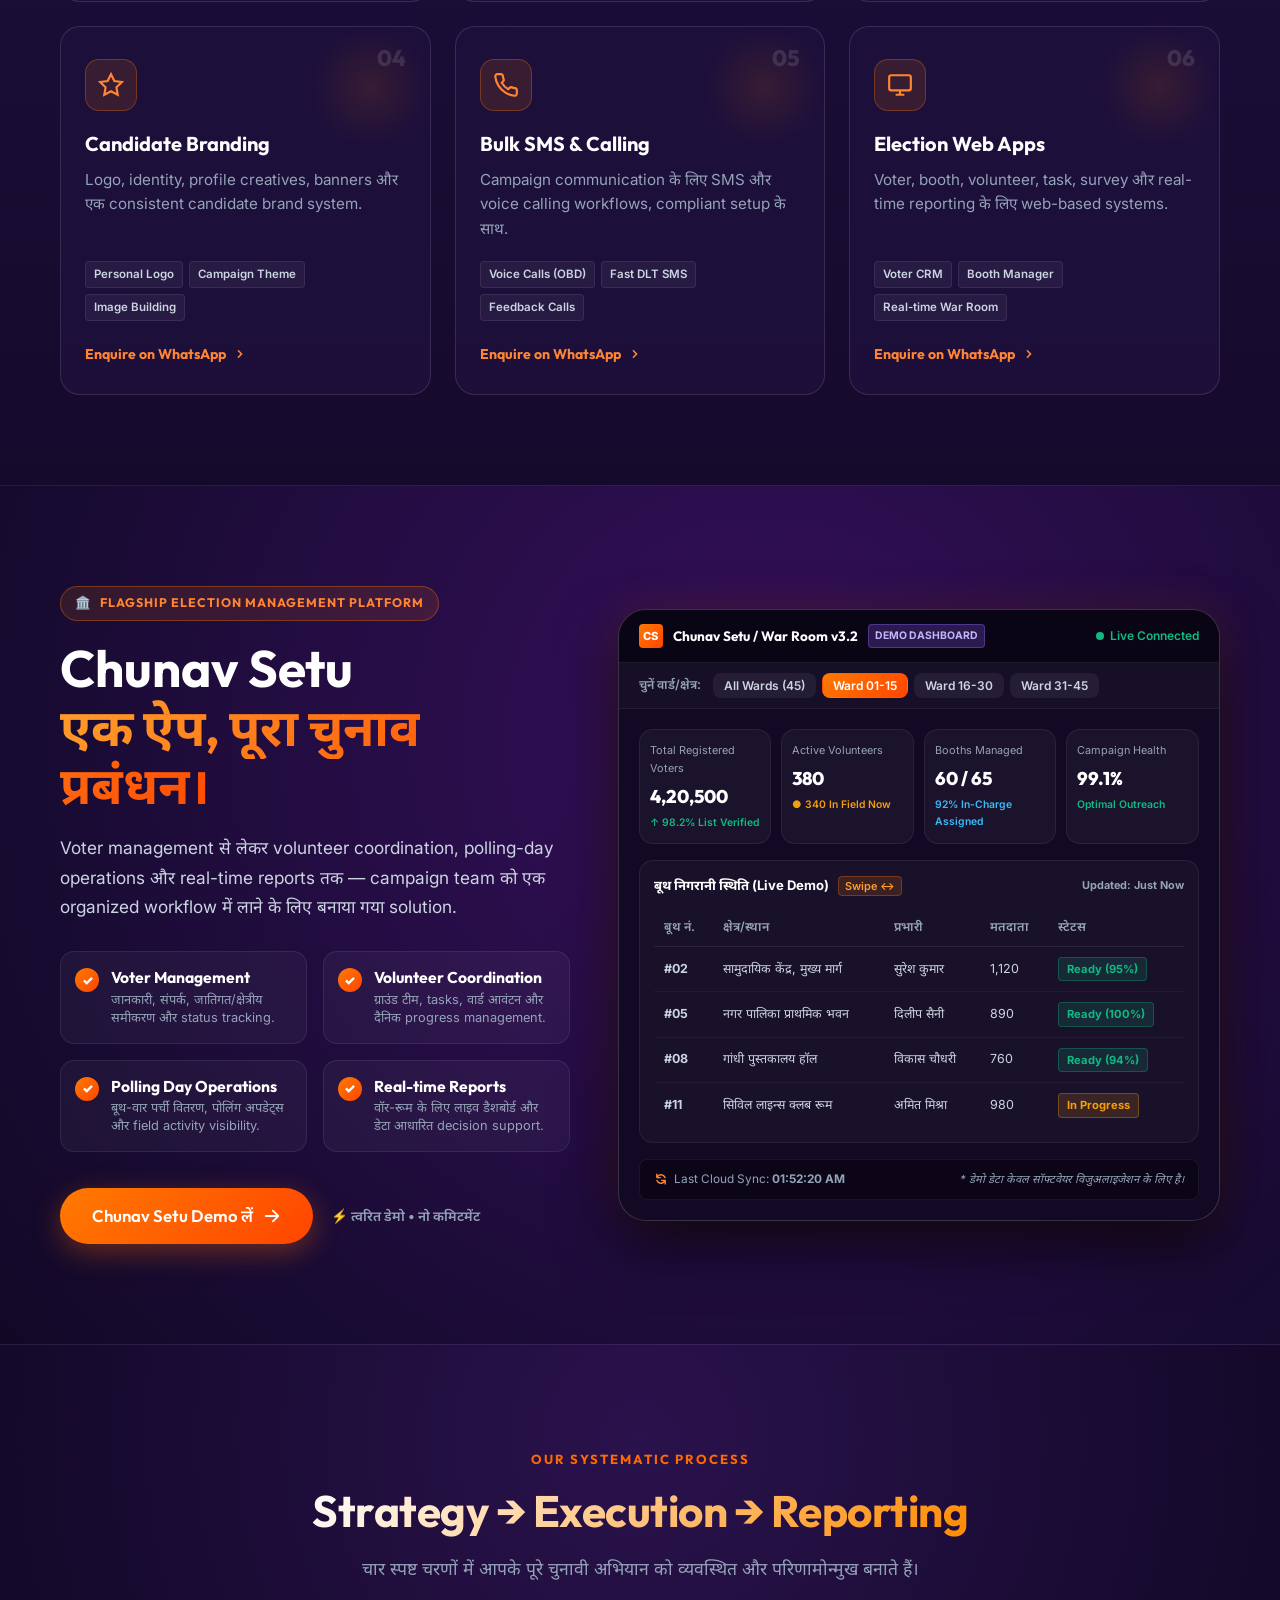
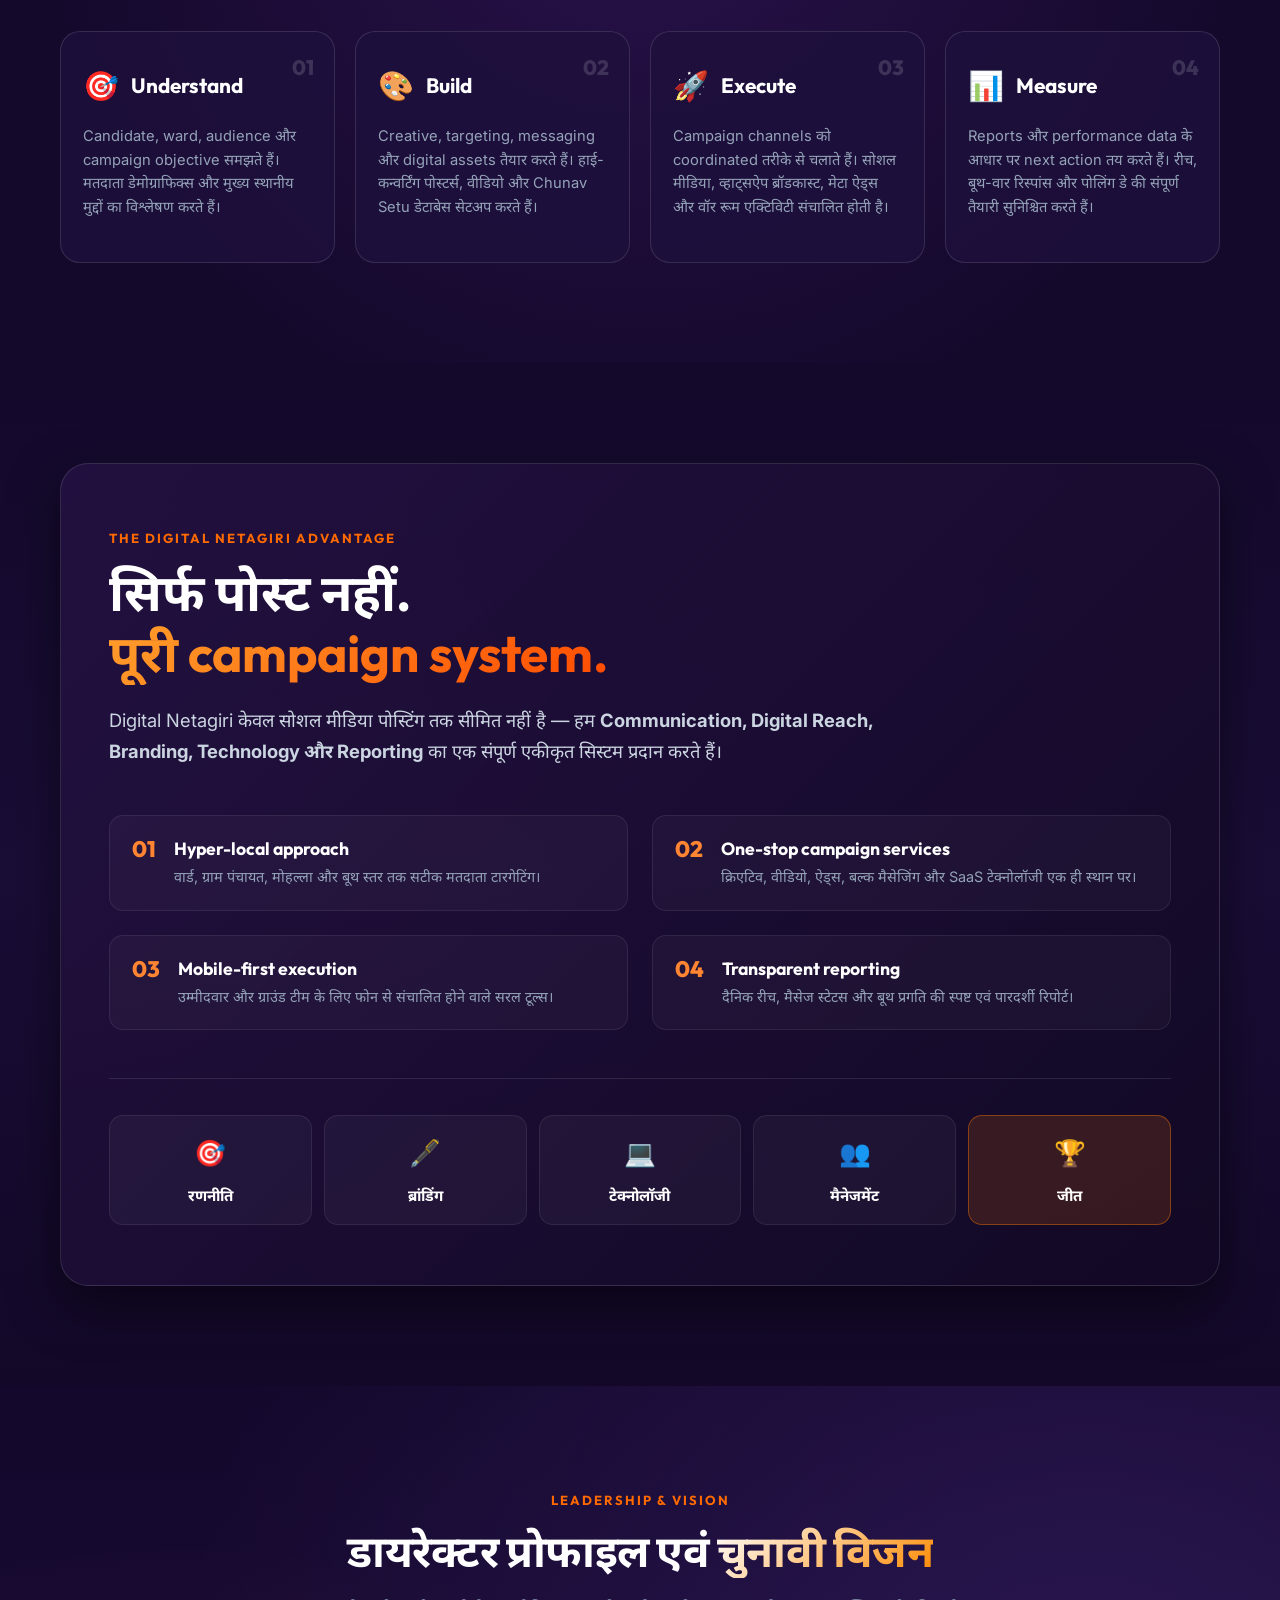
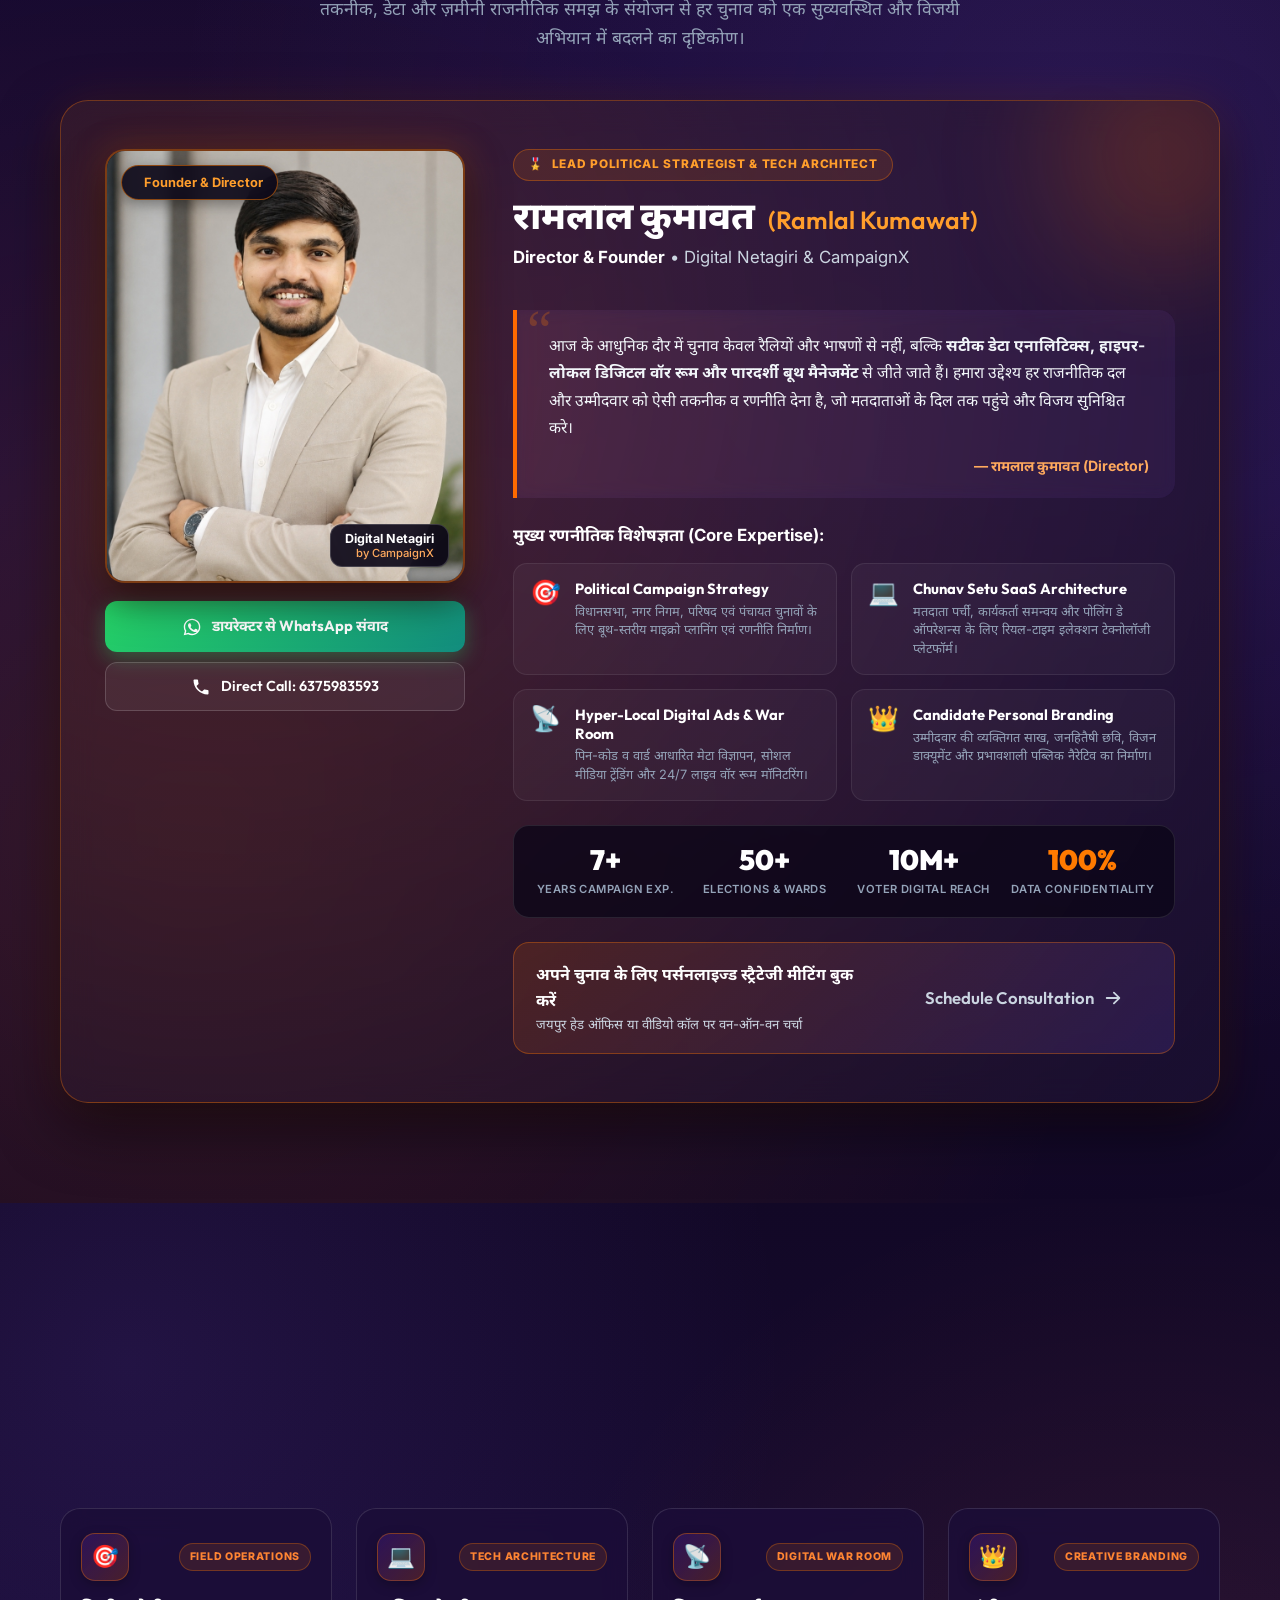
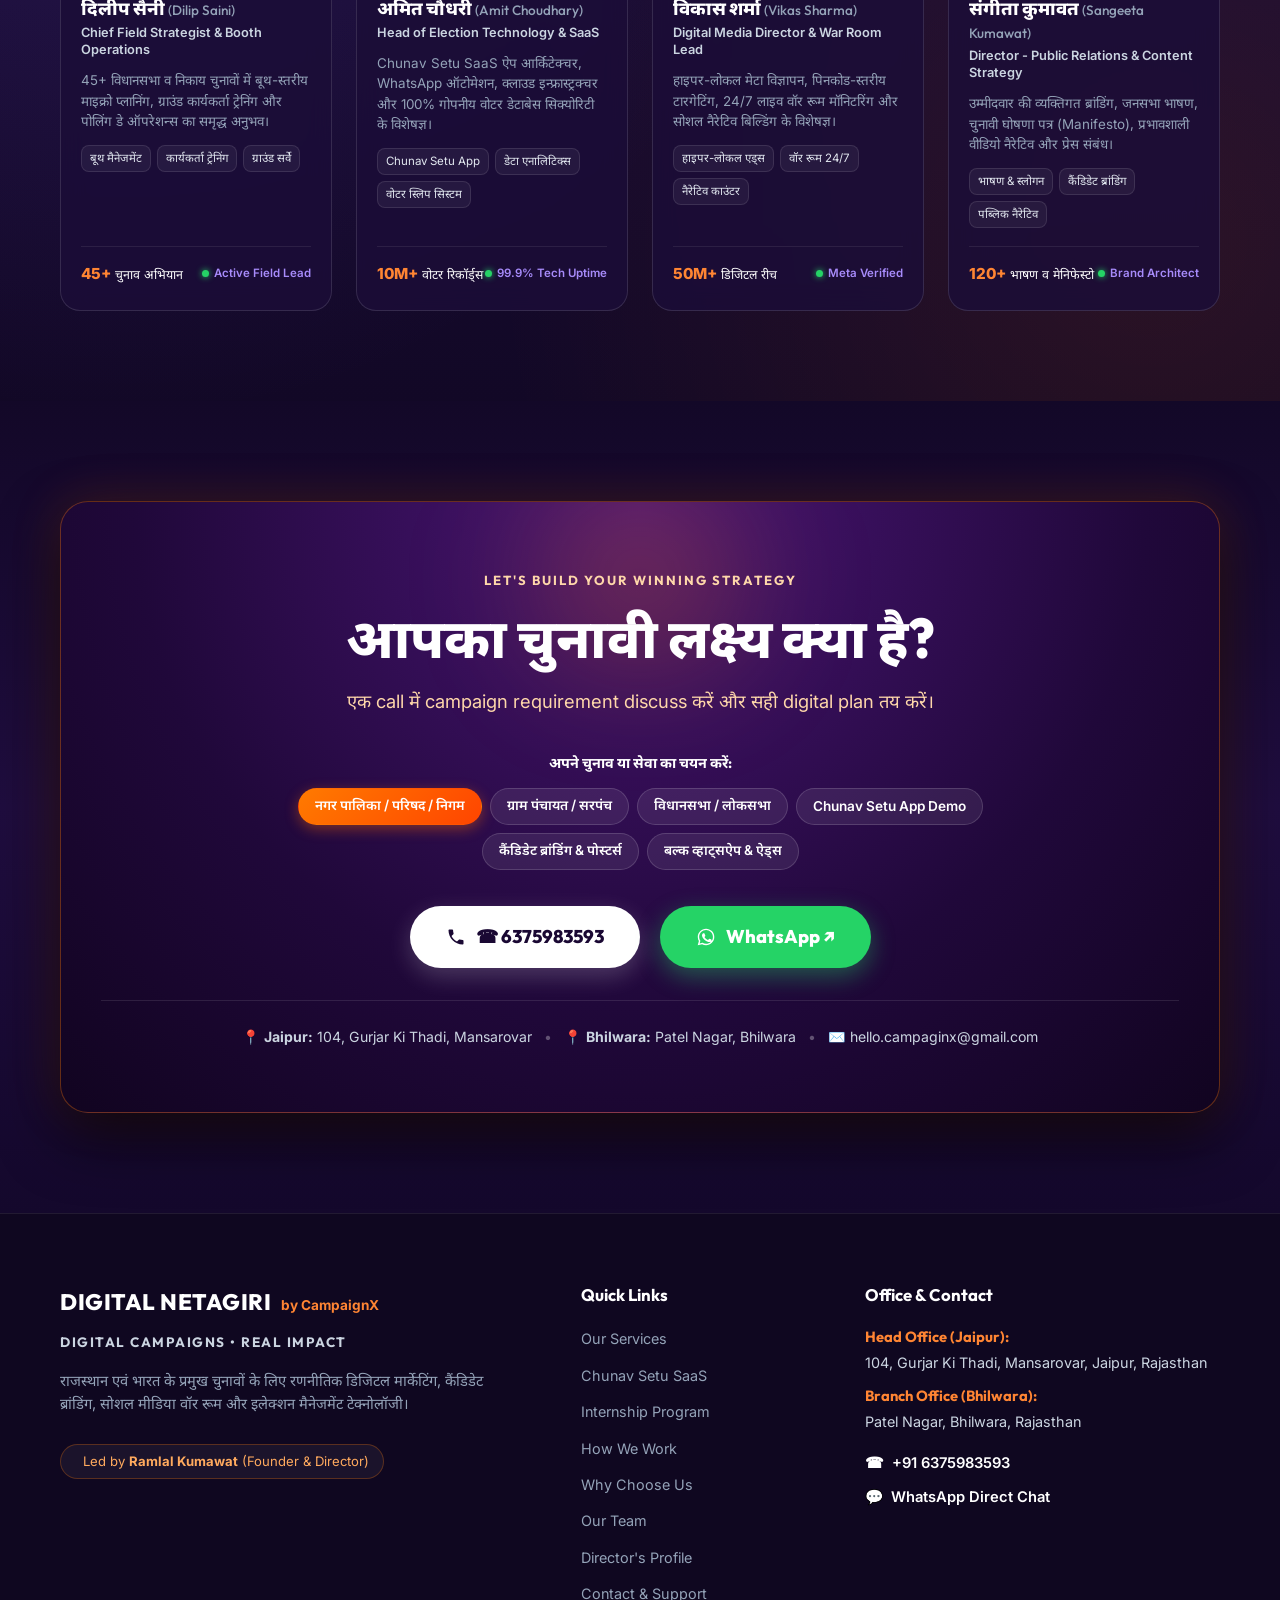
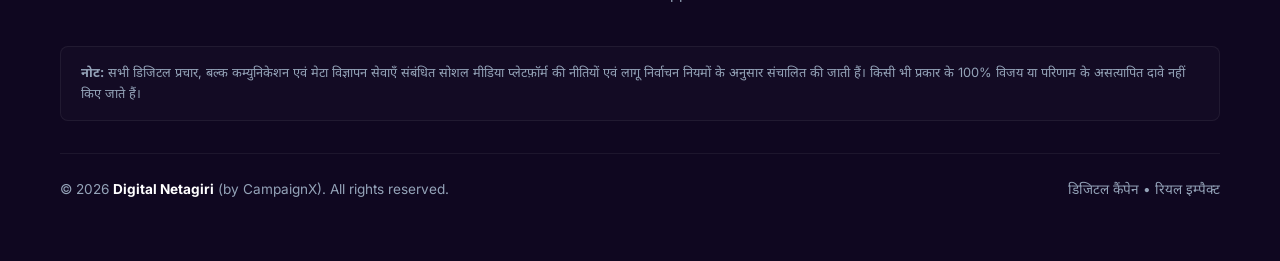
==== commit 4c320bfa: "Refactor index.html into modular components and add Team navigation option" ====
--- a/index.html
+++ b/index.html
@@ -28,1384 +28,27 @@
 </head>
 <body>
 
-  <!-- ========================================================
-       1. STICKY HEADER
-       ======================================================== -->
-  <header class="site-header" id="header">
-    <div class="container header-container">
-      <a href="#hero" class="brand-logo" aria-label="Digital Netagiri Homepage">
-        <div class="brand-badge-icon">
-          <span class="logo-accent-glow"></span>
-          <svg viewBox="0 0 40 40" class="logo-svg" fill="none" xmlns="http://www.w3.org/2000/svg">
-            <rect width="40" height="40" rx="10" fill="url(#logo-grad)"/>
-            <path d="M12 28V12L22 20L12 28Z" fill="#FFA500"/>
-            <path d="M20 12L28 12C31.3137 12 34 14.6863 34 18C34 21.3137 31.3137 24 28 24H22" stroke="#FFFFFF" stroke-width="2.8" stroke-linecap="round"/>
-            <defs>
-              <linearGradient id="logo-grad" x1="0" y1="0" x2="40" y2="40" gradientUnits="userSpaceOnUse">
-                <stop stop-color="#2D0B4E"/>
-                <stop offset="1" stop-color="#0E162B"/>
-              </linearGradient>
-            </defs>
-          </svg>
-        </div>
-        <div class="brand-text">
-          <div class="brand-main">
-            <span class="brand-name">DIGITAL NETAGIRI</span>
-          </div>
-          <div class="brand-sub">
-            <span class="sub-badge">by CampaignX</span>
-            <span class="sub-dot">•</span>
-            <span class="sub-tag">Election Tech</span>
-          </div>
-        </div>
-      </a>
+  <!-- Root Application Container -->
+  <div id="app"></div>
 
-      <!-- Desktop Navigation -->
-      <nav class="desktop-nav" aria-label="Primary Navigation">
-        <ul class="nav-list">
-          <li><a href="#services" class="nav-link">Services</a></li>
-          <li><a href="#chunav-setu" class="nav-link nav-highlight">Chunav Setu <span class="nav-pill">App</span></a></li>
-          <li><a href="/internship" class="nav-link nav-internship-item">🎓 Internship <span class="nav-pill">New</span></a></li>
-          <li><a href="#how-we-work" class="nav-link">How We Work</a></li>
-          <li><a href="#why-us" class="nav-link">Why Us</a></li>
-          <li><a href="#team" class="nav-link">Team</a></li>
-          <li><a href="#director" class="nav-link">Director</a></li>
-          <li><a href="#contact" class="nav-link">Contact</a></li>
-        </ul>
-      </nav>
+  <!-- Modular Component Scripts -->
+  <script src="components/Header.js"></script>
+  <script src="components/Hero.js"></script>
+  <script src="components/Services.js"></script>
+  <script src="components/ChunavSetu.js"></script>
+  <script src="components/HowWeWork.js"></script>
+  <script src="components/WhyUs.js"></script>
+  <script src="components/Director.js"></script>
+  <script src="components/Team.js"></script>
+  <script src="components/Contact.js"></script>
+  <script src="components/Footer.js"></script>
+  <script src="components/MobileStickyBar.js"></script>
+  <script src="components/ScrollToTop.js"></script>
 
-      <!-- Header Action -->
-      <div class="header-action">
-        <a href="/internship" class="btn btn-internship-header" id="headerInternshipBtn">
-          <svg viewBox="0 0 24 24" class="btn-icon" fill="none" stroke="currentColor" stroke-width="2">
-            <path d="M22 10v6M2 10l10-5 10 5-10 5z"></path>
-            <path d="M6 12v5c3 3 9 3 12 0v-5"></path>
-          </svg>
-          <span>🎓 Internship</span>
-        </a>
-        <a href="https://wa.me/916375983593?text=%E0%A4%A8%E0%A4%AE%E0%A4%B8%E0%A5%8D%E0%A4%A4%E0%A5%87%20Digital%20Netagiri%2C%20%E0%A4%AE%E0%A5%81%E0%A4%9D%E0%A5%87%20%E0%A4%9A%E0%A5%81%E0%A4%A8%E0%A4%BE%E0%A4%B5%E0%A5%80%20%E0%A4%A1%E0%A4%BF%E0%A4%9C%E0%A4%BF%E0%A4%9F%E0%A4%B2%20%E0%A4%AA%E0%A5%8D%E0%A4%B0%E0%A4%9A%E0%A4%BE%E0%A4%B0%20%2F%20Chunav%20Setu%20%E0%A4%95%E0%A5%87%20%E0%A4%AC%E0%A4%BE%E0%A4%B0%E0%A5%87%20%E0%A4%AE%E0%A5%87%E0%A4%82%20%E0%A4%9C%E0%A4%BE%E0%A4%A8%E0%A4%95%E0%A4%BE%E0%A4%B0%E0%A5%80%20%E0%A4%9A%E0%A4%BE%E0%A4%B9%E0%A4%BF%E0%A4%8F%E0%A5%A4" target="_blank" rel="noopener noreferrer" class="btn btn-whatsapp-header" id="headerWhatsAppBtn">
-          <svg viewBox="0 0 24 24" class="btn-icon" fill="currentColor">
-            <path d="M12.04 2C6.58 2 2.13 6.45 2.13 11.91C2.13 13.66 2.59 15.36 3.45 16.86L2.05 22L7.3 20.62C8.75 21.41 10.38 21.83 12.04 21.83C17.5 21.83 21.95 17.38 21.95 11.92C21.95 9.27 20.92 6.78 19.05 4.91C17.18 3.03 14.69 2 12.04 2ZM12.05 3.67C14.25 3.67 16.31 4.53 17.87 6.09C19.42 7.65 20.28 9.72 20.28 11.92C20.28 16.46 16.59 20.15 12.04 20.15C10.56 20.15 9.11 19.76 7.85 19.01L7.55 18.83L4.43 19.65L5.26 16.61L5.06 16.29C4.24 14.99 3.8 13.47 3.8 11.91C3.81 7.37 7.5 3.67 12.05 3.67ZM8.95 7.42C8.76 7.42 8.46 7.49 8.2 7.77C7.94 8.05 7.21 8.74 7.21 10.14C7.21 11.54 8.23 12.89 8.37 13.08C8.51 13.27 10.37 16.13 13.21 17.36C13.88 17.65 14.41 17.83 14.82 17.96C15.5 18.17 16.12 18.14 16.61 18.07C17.16 17.99 18.29 17.38 18.52 16.73C18.76 16.07 18.76 15.51 18.69 15.39C18.62 15.28 18.43 15.21 18.15 15.07C17.87 14.93 16.49 14.25 16.23 14.16C15.97 14.07 15.79 14.02 15.6 14.3C15.41 14.58 14.88 15.21 14.72 15.39C14.56 15.58 14.39 15.6 14.11 15.46C13.83 15.32 12.94 15.03 11.89 14.09C11.07 13.36 10.51 12.46 10.35 12.18C10.19 11.9 10.33 11.75 10.47 11.61C10.6 11.48 10.76 11.27 10.9 11.11C11.04 10.95 11.09 10.83 11.18 10.65C11.27 10.46 11.23 10.3 11.16 10.16C11.09 10.02 10.53 8.65 10.3 8.09C10.07 7.55 9.84 7.62 9.67 7.61L9.14 7.6C8.95 7.6 8.95 7.42 8.95 7.42Z"/>
-          </svg>
-          <span>WhatsApp Chat</span>
-        </a>
+  <!-- Application Orchestrator -->
+  <script src="app.js"></script>
 
-        <!-- Mobile Menu Toggle Button -->
-        <button class="mobile-menu-btn" id="mobileMenuBtn" aria-label="Open Navigation Menu" aria-expanded="false" aria-controls="mobileDrawer">
-          <span class="hamburger-line"></span>
-          <span class="hamburger-line"></span>
-          <span class="hamburger-line"></span>
-        </button>
-      </div>
-    </div>
-
-    <!-- Mobile Slide Drawer -->
-    <div class="mobile-drawer" id="mobileDrawer" aria-hidden="true">
-      <div class="mobile-drawer-content">
-        <div class="mobile-drawer-header">
-          <div>
-            <div class="mobile-brand-title">Digital Netagiri</div>
-            <div class="mobile-brand-sub">by CampaignX</div>
-          </div>
-          <button class="mobile-drawer-close-btn" id="mobileDrawerCloseBtn" aria-label="Close Navigation Menu" title="Close Menu">
-            <svg viewBox="0 0 24 24" width="22" height="22" fill="none" stroke="currentColor" stroke-width="2.2" stroke-linecap="round" stroke-linejoin="round">
-              <line x1="18" y1="6" x2="6" y2="18"></line>
-              <line x1="6" y1="6" x2="18" y2="18"></line>
-            </svg>
-          </button>
-        </div>
-
-        <!-- Featured Mobile Internship Card -->
-        <a href="/internship" class="mobile-featured-internship-box">
-          <div class="m-int-tag">ADMISSIONS OPEN • UG & PG</div>
-          <div class="m-int-title">🎓 FutureX Internship Program</div>
-          <div class="m-int-desc">100% Remote • Mentor-Guided • Real Projects</div>
-          <span class="m-int-cta">Apply for Internship →</span>
-        </a>
-
-        <ul class="mobile-nav-list">
-          <li><a href="/internship" class="mobile-nav-link" style="color: var(--orange-light); font-weight: 700; border-color: rgba(255, 122, 0, 0.4);">🎓 Internship Program <span class="badge-mini">Apply</span></a></li>
-          <li><a href="#services" class="mobile-nav-link">Services</a></li>
-          <li><a href="#chunav-setu" class="mobile-nav-link">Chunav Setu App <span class="badge-mini">Live</span></a></li>
-          <li><a href="#how-we-work" class="mobile-nav-link">How We Work</a></li>
-          <li><a href="#why-us" class="mobile-nav-link">Why Digital Netagiri</a></li>
-          <li><a href="#team" class="mobile-nav-link">Team & Strategy Squad</a></li>
-          <li><a href="#director" class="mobile-nav-link">Director Profile</a></li>
-          <li><a href="#contact" class="mobile-nav-link">Contact Us</a></li>
-        </ul>
-        <div class="mobile-drawer-footer">
-          <a href="tel:+916375983593" class="btn btn-call-mobile">
-            <svg viewBox="0 0 24 24" class="btn-icon" fill="currentColor">
-              <path d="M6.62 10.79C8.06 13.62 10.38 15.94 13.21 17.38L15.41 15.18C15.69 14.9 16.08 14.82 16.43 14.93C17.55 15.3 18.75 15.5 20 15.5C20.55 15.5 21 15.95 21 16.5V20C21 20.55 20.55 21 20 21C10.61 21 3 13.39 3 4C3 3.45 3.45 3 4 3H7.5C8.05 3 8.5 3.45 8.5 4C8.5 5.25 8.7 6.45 9.07 7.57C9.18 7.92 9.1 8.31 8.82 8.59L6.62 10.79Z"/>
-            </svg>
-            <span>Call: 6375983593</span>
-          </a>
-          <a href="https://wa.me/916375983593?text=%E0%A4%A8%E0%A4%AE%E0%A4%B8%E0%A5%8D%E0%A4%A4%E0%A5%87%20Digital%20Netagiri%2C%20%E0%A4%AE%E0%A5%81%E0%A4%9D%E0%A5%87%20%E0%A4%9A%E0%A5%81%E0%A4%A8%E0%A4%BE%E0%A4%B5%E0%A5%80%20%E0%A4%A1%E0%A4%BF%E0%A4%9C%E0%A4%BF%E0%A4%9F%E0%A4%B2%20%E0%A4%AA%E0%A5%8D%E0%A4%B0%E0%A4%9A%E0%A4%BE%E0%A4%B0%20%E0%A4%95%E0%A5%87%20%E0%A4%AC%E0%A4%BE%E0%A4%B0%E0%A5%87%20%E0%A4%AE%E0%A5%87%E0%A4%82%20%E0%A4%9C%E0%A4%BE%E0%A4%A8%E0%A4%95%E0%A4%BE%E0%A4%B0%E0%A5%80%20%E0%A4%9A%E0%A4%BE%E0%A4%B9%E0%A4%BF%E0%A4%8F%E0%A5%A4" target="_blank" rel="noopener noreferrer" class="btn btn-whatsapp">
-            <span>WhatsApp पर मैसेज करें</span>
-          </a>
-        </div>
-      </div>
-    </div>
-  </header>
-
-  <main id="main-content">
-
-    <!-- ========================================================
-         2. HERO SECTION
-         ======================================================== -->
-    <section class="hero-section" id="hero">
-      <div class="hero-bg-glow"></div>
-      <div class="hero-bg-grid"></div>
-      
-      <div class="container hero-container">
-        
-        <!-- Hero Left / Content -->
-        <div class="hero-content reveal-on-scroll">
-          <div class="hero-eyebrow-pill">
-            <span class="pulse-dot"></span>
-            <span class="eyebrow-text">DIGITAL CAMPAIGNS • REAL IMPACT</span>
-          </div>
-
-          <!-- FutureX Internship Announcement -->
-          <div>
-            <a href="/internship" class="hero-announcement-banner">
-              <span class="badge-mini">NEW</span>
-              <span>🎓 FutureX Skill-Oriented Internship Program Live</span>
-              <span class="banner-arrow">Apply Now →</span>
-            </a>
-          </div>
-
-          <h1 class="hero-headline">
-            आपका चुनाव,<br>
-            <span class="gradient-text-hero">हमारी डिजिटल रणनीति।</span>
-          </h1>
-
-          <p class="hero-subtext">
-            <strong>Digital Netagiri</strong> के साथ चुनावी प्रचार को स्मार्ट, हाइपर-लोकल और डेटा-ड्रिवन बनाइए। रणनीति से लेकर ग्राउंड इलेक्शन मैनेजमेंट तक — हर कदम पर विजय का भरोसा।
-          </p>
-
-          <div class="hero-cta-group">
-            <a href="https://wa.me/916375983593?text=%E0%A4%A8%E0%A4%AE%E0%A4%B8%E0%A5%8D%E0%A4%A4%E0%A5%87%20Digital%20Netagiri%2C%20%E0%A4%AE%E0%A5%81%E0%A4%9D%E0%A5%87%20%E0%A4%9A%E0%A5%81%E0%A4%A8%E0%A4%BE%E0%A4%B5%E0%A5%80%20%E0%A4%A1%E0%A4%BF%E0%A4%9C%E0%A4%BF%E0%A4%9F%E0%A4%B2%20%E0%A4%AA%E0%A5%8D%E0%A4%B0%E0%A4%9A%E0%A4%BE%E0%A4%B0%20%2F%20Chunav%20Setu%20%E0%A4%95%E0%A5%87%20%E0%A4%AC%E0%A4%BE%E0%A4%B0%E0%A5%87%20%E0%A4%AE%E0%A5%87%E0%A4%82%20%E0%A4%9A%E0%A4%B0%E0%A5%8D%E0%A4%9A%E0%A4%BE%20%E0%A4%95%E0%A4%B0%E0%A4%A8%E0%A5%80%20%E0%A4%B9%E0%A5%88%E0%A5%A4" target="_blank" rel="noopener noreferrer" class="btn btn-primary-hero btn-whatsapp" id="heroWhatsAppBtn">
-              <svg viewBox="0 0 24 24" class="btn-icon" fill="currentColor">
-                <path d="M12.04 2C6.58 2 2.13 6.45 2.13 11.91C2.13 13.66 2.59 15.36 3.45 16.86L2.05 22L7.3 20.62C8.75 21.41 10.38 21.83 12.04 21.83C17.5 21.83 21.95 17.38 21.95 11.92C21.95 9.27 20.92 6.78 19.05 4.91C17.18 3.03 14.69 2 12.04 2ZM12.05 3.67C14.25 3.67 16.31 4.53 17.87 6.09C19.42 7.65 20.28 9.72 20.28 11.92C20.28 16.46 16.59 20.15 12.04 20.15C10.56 20.15 9.11 19.76 7.85 19.01L7.55 18.83L4.43 19.65L5.26 16.61L5.06 16.29C4.24 14.99 3.8 13.47 3.8 11.91C3.81 7.37 7.5 3.67 12.05 3.67ZM8.95 7.42C8.76 7.42 8.46 7.49 8.2 7.77C7.94 8.05 7.21 8.74 7.21 10.14C7.21 11.54 8.23 12.89 8.37 13.08C8.51 13.27 10.37 16.13 13.21 17.36C13.88 17.65 14.41 17.83 14.82 17.96C15.5 18.17 16.12 18.14 16.61 18.07C17.16 17.99 18.29 17.38 18.52 16.73C18.76 16.07 18.76 15.51 18.69 15.39C18.62 15.28 18.43 15.21 18.15 15.07C17.87 14.93 16.49 14.25 16.23 14.16C15.97 14.07 15.79 14.02 15.6 14.3C15.41 14.58 14.88 15.21 14.72 15.39C14.56 15.58 14.39 15.6 14.11 15.46C13.83 15.32 12.94 15.03 11.89 14.09C11.07 13.36 10.51 12.46 10.35 12.18C10.19 11.9 10.33 11.75 10.47 11.61C10.6 11.48 10.76 11.27 10.9 11.11C11.04 10.95 11.09 10.83 11.18 10.65C11.27 10.46 11.23 10.3 11.16 10.16C11.09 10.02 10.53 8.65 10.3 8.09C10.07 7.55 9.84 7.62 9.67 7.61L9.14 7.6C8.95 7.6 8.95 7.42 8.95 7.42Z"/>
-              </svg>
-              <span>WhatsApp पर बात करें</span>
-            </a>
-            <a href="#services" class="btn btn-secondary-hero">
-              <span>Services देखें</span>
-              <svg viewBox="0 0 20 20" class="btn-arrow" fill="currentColor">
-                <path fill-rule="evenodd" d="M10.293 3.293a1 1 0 011.414 0l6 6a1 1 0 010 1.414l-6 6a1 1 0 01-1.414-1.414L14.586 11H3a1 1 0 110-2h11.586l-4.293-4.293a1 1 0 010-1.414z" clip-rule="evenodd"/>
-              </svg>
-            </a>
-          </div>
-
-          <!-- Quick Service Highlights -->
-          <div class="hero-highlights-grid">
-            <div class="highlight-item">
-              <span class="hl-number">01</span>
-              <div class="hl-info">
-                <span class="hl-title">Creative Design</span>
-                <span class="hl-desc">बैनर, रील्स & पोस्टर्स</span>
-              </div>
-            </div>
-            <div class="highlight-item">
-              <span class="hl-number">02</span>
-              <div class="hl-info">
-                <span class="hl-title">Hyper Local Ads</span>
-                <span class="hl-desc">वार्ड/बूथ स्तर टारगेटिंग</span>
-              </div>
-            </div>
-            <div class="highlight-item">
-              <span class="hl-number">03</span>
-              <div class="hl-info">
-                <span class="hl-title">Bulk WhatsApp & SMS</span>
-                <span class="hl-desc">सीधा वोटर संवाद</span>
-              </div>
-            </div>
-            <div class="highlight-item">
-              <span class="hl-number">04</span>
-              <div class="hl-info">
-                <span class="hl-title">Election Management</span>
-                <span class="hl-desc">Chunav Setu SaaS ऐप</span>
-              </div>
-            </div>
-          </div>
-        </div>
-
-        <!-- Hero Right / Dashboard & Smartphone Mockup -->
-        <div class="hero-visual reveal-on-scroll">
-          <div class="dashboard-mockup-wrapper">
-            <div class="mockup-header-bar">
-              <div class="window-dots">
-                <span class="dot red"></span>
-                <span class="dot yellow"></span>
-                <span class="dot green"></span>
-              </div>
-              <div class="mockup-title-tag">
-                <span class="status-live-indicator"></span>
-                <span>Chunav Setu • War Room Live</span>
-                <span class="demo-badge">DEMO DATA</span>
-              </div>
-              <div class="mockup-battery-status">98% Synced</div>
-            </div>
-
-            <div class="mockup-inner-dashboard">
-              <!-- Top Metrics Row -->
-              <div class="mockup-kpi-grid">
-                <div class="kpi-card accent-purple">
-                  <div class="kpi-top">
-                    <span class="kpi-label">Total Voters</span>
-                    <span class="kpi-badge">+4.2%</span>
-                  </div>
-                  <div class="kpi-value" id="counterVoters">12,45,000</div>
-                  <div class="kpi-sub">Ward 1 to 45 Coverage</div>
-                </div>
-
-                <div class="kpi-card accent-orange">
-                  <div class="kpi-top">
-                    <span class="kpi-label">Active Volunteers</span>
-                    <span class="kpi-badge live">Live</span>
-                  </div>
-                  <div class="kpi-value" id="counterVolunteers">1,120</div>
-                  <div class="kpi-sub">On-ground Assigned</div>
-                </div>
-
-                <div class="kpi-card accent-navy">
-                  <div class="kpi-top">
-                    <span class="kpi-label">Booth Coverage</span>
-                    <span class="kpi-badge">92%</span>
-                  </div>
-                  <div class="kpi-value">180 / 195</div>
-                  <div class="kpi-progress">
-                    <div class="progress-bar-fill" style="width: 92%;"></div>
-                  </div>
-                </div>
-              </div>
-
-              <!-- Center Chart / Activity Row -->
-              <div class="mockup-activity-row">
-                <div class="activity-chart-box">
-                  <div class="box-head">
-                    <span class="box-title">Voter Reach Analytics</span>
-                    <span class="box-legend"><span class="legend-dot orange"></span> Digital <span class="legend-dot purple"></span> Ground</span>
-                  </div>
-                  <div class="mini-chart-bars">
-                    <div class="bar-col"><div class="bar bar-1" style="height: 48%;"></div><span>W-1</span></div>
-                    <div class="bar-col"><div class="bar bar-2" style="height: 75%;"></div><span>W-2</span></div>
-                    <div class="bar-col"><div class="bar bar-3" style="height: 92%;"></div><span>W-3</span></div>
-                    <div class="bar-col"><div class="bar bar-4" style="height: 64%;"></div><span>W-4</span></div>
-                    <div class="bar-col"><div class="bar bar-5" style="height: 88%;"></div><span>W-5</span></div>
-                    <div class="bar-col"><div class="bar bar-6" style="height: 96%;"></div><span>W-6</span></div>
-                  </div>
-                </div>
-
-                <!-- Floating Live Feed Smartphone Card -->
-                <div class="mockup-feed-card">
-                  <div class="feed-header">
-                    <span class="feed-icon">⚡</span>
-                    <span>Live Campaign Activity</span>
-                  </div>
-                  <ul class="feed-list">
-                    <li class="feed-item">
-                      <span class="feed-dot"></span>
-                      <div class="feed-text">
-                        <strong>Booth 14:</strong> 340+ voter slips dispatched
-                      </div>
-                      <span class="feed-time">2m ago</span>
-                    </li>
-                    <li class="feed-item">
-                      <span class="feed-dot"></span>
-                      <div class="feed-text">
-                        <strong>WhatsApp Broadcast:</strong> 12,000 sent (94% open)
-                      </div>
-                      <span class="feed-time">5m ago</span>
-                    </li>
-                    <li class="feed-item">
-                      <span class="feed-dot"></span>
-                      <div class="feed-text">
-                        <strong>Meta Ads:</strong> 85,000 ward impressions
-                      </div>
-                      <span class="feed-time">12m ago</span>
-                    </li>
-                  </ul>
-                </div>
-              </div>
-
-              <!-- Bottom Status Banner -->
-              <div class="mockup-bottom-bar">
-                <div class="shield-tag">
-                  <svg viewBox="0 0 20 20" fill="currentColor" class="shield-icon"><path fill-rule="evenodd" d="M10 1.944A11.954 11.954 0 012.166 5C2.056 5.649 2 6.319 2 7c0 5.225 3.34 9.67 8 11.317C14.66 16.67 18 12.225 18 7c0-.682-.057-1.35-.166-2.001A11.954 11.954 0 0110 1.944zM11 14a1 1 0 11-2 0 1 1 0 012 0zm0-7a1 1 0 10-2 0v3a1 1 0 102 0V7z" clip-rule="evenodd"/></svg>
-                  <span>100% Policy Compliant • Role-based Security</span>
-                </div>
-                <div class="sync-tag">⚡ Live Sync: Active</div>
-              </div>
-            </div>
-          </div>
-        </div>
-
-      </div>
-    </section>
-
-    <!-- ========================================================
-         2.5. AUTO-SCROLLING CAMPAIGN MARQUEE TICKER
-         ======================================================== -->
-    <div class="marquee-ticker-section" aria-label="Election Campaign Highlights Ticker">
-      <div class="marquee-ticker-wrap">
-        <div class="marquee-track">
-          <div class="marquee-content">
-            <span class="m-item"><span class="m-icon">🚩</span> राजस्थान विधानसभा, नगर निगम &amp; पंचायत चुनाव 2026</span>
-            <span class="m-sep">•</span>
-            <span class="m-item"><span class="m-icon">🏆</span> 50+ विजयी चुनावी अभियान &amp; ब्रांडिंग</span>
-            <span class="m-sep">•</span>
-            <span class="m-item"><span class="m-icon">📲</span> Chunav Setu SaaS ऐप • लाइव डेमो उपलब्ध</span>
-            <span class="m-sep">•</span>
-            <span class="m-item"><span class="m-icon">🎯</span> हाइपर-लोकल मेटा ऐड्स &amp; वार्ड-वार टारगेटिंग</span>
-            <span class="m-sep">•</span>
-            <span class="m-item"><span class="m-icon">⚡</span> 24/7 डिजिटल वॉर रूम &amp; कार्यकर्ता मैनेजमेंट</span>
-            <span class="m-sep">•</span>
-            <span class="m-item"><span class="m-icon">📊</span> बूथ-वार मतदाता डेटा &amp; डिजिटल पर्ची वितरण</span>
-            <span class="m-sep">•</span>
-            <span class="m-item"><span class="m-icon">🔒</span> 100% डेटा गोपनीयता &amp; निर्वाचन आयोग नियम अनुपालन</span>
-            <span class="m-sep">•</span>
-          </div>
-          <div class="marquee-content" aria-hidden="true">
-            <span class="m-item"><span class="m-icon">🚩</span> राजस्थान विधानसभा, नगर निगम &amp; पंचायत चुनाव 2026</span>
-            <span class="m-sep">•</span>
-            <span class="m-item"><span class="m-icon">🏆</span> 50+ विजयी चुनावी अभियान &amp; ब्रांडिंग</span>
-            <span class="m-sep">•</span>
-            <span class="m-item"><span class="m-icon">📲</span> Chunav Setu SaaS ऐप • लाइव डेमो उपलब्ध</span>
-            <span class="m-sep">•</span>
-            <span class="m-item"><span class="m-icon">🎯</span> हाइपर-लोकल मेटा ऐड्स &amp; वार्ड-वार टारगेटिंग</span>
-            <span class="m-sep">•</span>
-            <span class="m-item"><span class="m-icon">⚡</span> 24/7 डिजिटल वॉर रूम &amp; कार्यकर्ता मैनेजमेंट</span>
-            <span class="m-sep">•</span>
-            <span class="m-item"><span class="m-icon">📊</span> बूथ-वार मतदाता डेटा &amp; डिजिटल पर्ची वितरण</span>
-            <span class="m-sep">•</span>
-            <span class="m-item"><span class="m-icon">🔒</span> 100% डेटा गोपनीयता &amp; निर्वाचन आयोग नियम अनुपालन</span>
-            <span class="m-sep">•</span>
-          </div>
-        </div>
-      </div>
-    </div>
-
-    <!-- ========================================================
-         3. SERVICES SECTION
-         ======================================================== -->
-    <section class="services-section" id="services">
-      <div class="container">
-        
-        <div class="section-header text-center reveal-on-scroll">
-          <div class="section-eyebrow">OUR COMPREHENSIVE SERVICES</div>
-          <h2 class="section-title">
-            एक टीम।<br>
-            <span class="gradient-text">पूरा डिजिटल चुनाव।</span>
-          </h2>
-          <p class="section-desc">
-            प्रचार सामग्री निर्माण से लेकर सोशल मीडिया, बूथ टारगेटिंग, बल्क कम्युनिकेशन और डिजिटल वॉर रूम तक — आपकी संपूर्ण चुनावी तैयारी एक ही छत के नीचे।
-          </p>
-        </div>
-
-        <div class="services-grid">
-          
-          <!-- SERVICE 01 -->
-          <div class="service-card reveal-on-scroll">
-            <div class="card-glow-bg"></div>
-            <div class="service-number">01</div>
-            <div class="service-icon-box">
-              <svg viewBox="0 0 24 24" fill="none" stroke="currentColor" stroke-width="2" class="srv-svg">
-                <rect x="3" y="3" width="18" height="18" rx="3" ry="3"/>
-                <circle cx="8.5" cy="8.5" r="1.5"/>
-                <polyline points="21 15 16 10 5 21"/>
-              </svg>
-            </div>
-            <h3 class="service-title">Election Creative Design</h3>
-            <p class="service-desc">
-              पोस्टर, बैनर, सोशल मीडिया creatives, reel covers, video thumbnails और campaign visuals.
-            </p>
-            <div class="service-tags">
-              <span>HD Posters</span>
-              <span>Reel Covers</span>
-              <span>Thumbnails</span>
-            </div>
-            <a href="https://wa.me/916375983593?text=%E0%A4%A8%E0%A4%AE%E0%A4%B8%E0%A5%8D%E0%A4%A4%E0%A5%87%20Digital%20Netagiri%2C%20%E0%A4%AE%E0%A5%81%E0%A4%9D%E0%A5%87%20Creative%20Design%20%E0%A4%B8%E0%A4%B0%E0%A5%8D%E0%A4%B5%E0%A4%BF%E0%A4%B8%20%E0%A4%95%E0%A5%87%20%E0%A4%AC%E0%A4%BE%E0%A4%B0%E0%A5%87%20%E0%A4%AE%E0%A5%87%E0%A4%82%20%E0%A4%9C%E0%A4%BE%E0%A4%A8%E0%A4%95%E0%A4%BE%E0%A4%B0%E0%A5%80%20%E0%A4%9A%E0%A4%BE%E0%A4%B9%E0%A4%BF%E0%A4%8F%E0%A5%A4" target="_blank" rel="noopener noreferrer" class="service-btn-link">
-              <span>Enquire on WhatsApp</span>
-              <svg viewBox="0 0 20 20" fill="currentColor"><path fill-rule="evenodd" d="M7.293 14.707a1 1 0 010-1.414L10.586 10 7.293 6.707a1 1 0 011.414-1.414l4 4a1 1 0 010 1.414l-4 4a1 1 0 01-1.414 0z" clip-rule="evenodd"/></svg>
-            </a>
-          </div>
-
-          <!-- SERVICE 02 -->
-          <div class="service-card reveal-on-scroll">
-            <div class="card-glow-bg"></div>
-            <div class="service-number">02</div>
-            <div class="service-icon-box">
-              <svg viewBox="0 0 24 24" fill="none" stroke="currentColor" stroke-width="2" class="srv-svg">
-                <circle cx="12" cy="12" r="10"/>
-                <path d="M12 2a14.5 14.5 0 0 0 0 20 14.5 14.5 0 0 0 0-20"/>
-                <path d="M2 12h20"/>
-              </svg>
-            </div>
-            <h3 class="service-title">Hyper Local Meta Ads</h3>
-            <p class="service-desc">
-              Facebook, Instagram और WhatsApp पर क्षेत्र-आधारित digital reach और campaign promotion.
-            </p>
-            <div class="service-tags">
-              <span>Pin-code Target</span>
-              <span>Demographic Filter</span>
-              <span>Ward Reach</span>
-            </div>
-            <a href="https://wa.me/916375983593?text=%E0%A4%A8%E0%A4%AE%E0%A4%B8%E0%A5%8D%E0%A4%A4%E0%A5%87%20Digital%20Netagiri%2C%20%E0%A4%AE%E0%A5%81%E0%A4%9D%E0%A5%87%20Hyper%20Local%20Meta%20Ads%20%E0%A4%B8%E0%A4%B0%E0%A5%8D%E0%A4%B5%E0%A4%BF%E0%A4%B8%20%E0%A4%95%E0%A5%87%20%E0%A4%AC%E0%A4%BE%E0%A4%B0%E0%A5%87%20%E0%A4%AE%E0%A5%87%E0%A4%82%20%E0%A4%9C%E0%A4%BE%E0%A4%A8%E0%A4%95%E0%A4%BE%E0%A4%B0%E0%A5%80%20%E0%A4%9A%E0%A4%BE%E0%A4%B9%E0%A4%BF%E0%A4%8F%E0%A5%A4" target="_blank" rel="noopener noreferrer" class="service-btn-link">
-              <span>Enquire on WhatsApp</span>
-              <svg viewBox="0 0 20 20" fill="currentColor"><path fill-rule="evenodd" d="M7.293 14.707a1 1 0 010-1.414L10.586 10 7.293 6.707a1 1 0 011.414-1.414l4 4a1 1 0 010 1.414l-4 4a1 1 0 01-1.414 0z" clip-rule="evenodd"/></svg>
-            </a>
-          </div>
-
-          <!-- SERVICE 03 -->
-          <div class="service-card reveal-on-scroll">
-            <div class="card-glow-bg"></div>
-            <div class="service-number">03</div>
-            <div class="service-icon-box">
-              <svg viewBox="0 0 24 24" fill="none" stroke="currentColor" stroke-width="2" class="srv-svg">
-                <path d="M21 11.5a8.38 8.38 0 0 1-.9 3.8 8.5 8.5 0 0 1-7.6 4.7 8.38 8.38 0 0 1-3.8-.9L3 21l1.9-5.7a8.38 8.38 0 0 1-.9-3.8 8.5 8.5 0 0 1 4.7-7.6 8.38 8.38 0 0 1 3.8-.9h.5a8.48 8.48 0 0 1 8 8v.5z"/>
-              </svg>
-            </div>
-            <h3 class="service-title">Bulk WhatsApp Marketing</h3>
-            <p class="service-desc">
-              Campaign messages, updates और voter communication के लिए structured outreach solutions.
-            </p>
-            <div class="service-tags">
-              <span>Official API</span>
-              <span>Direct Broadcast</span>
-              <span>Rich Media</span>
-            </div>
-            <a href="https://wa.me/916375983593?text=%E0%A4%A8%E0%A4%AE%E0%A4%B8%E0%A5%8D%E0%A4%A4%E0%A5%87%20Digital%20Netagiri%2C%20%E0%A4%AE%E0%A5%81%E0%A4%9D%E0%A5%87%20Bulk%20WhatsApp%20Marketing%20%E0%A4%B8%E0%A4%B0%E0%A5%8D%E0%A4%B5%E0%A4%BF%E0%A4%B8%20%E0%A4%95%E0%A5%87%20%E0%A4%AC%E0%A4%BE%E0%A4%B0%E0%A5%87%20%E0%A4%AE%E0%A5%87%E0%A4%82%20%E0%A4%9C%E0%A4%BE%E0%A4%A8%E0%A4%95%E0%A4%BE%E0%A4%B0%E0%A5%80%20%E0%A4%9A%E0%A4%BE%E0%A4%B9%E0%A4%BF%E0%A4%8F%E0%A5%A4" target="_blank" rel="noopener noreferrer" class="service-btn-link">
-              <span>Enquire on WhatsApp</span>
-              <svg viewBox="0 0 20 20" fill="currentColor"><path fill-rule="evenodd" d="M7.293 14.707a1 1 0 010-1.414L10.586 10 7.293 6.707a1 1 0 011.414-1.414l4 4a1 1 0 010 1.414l-4 4a1 1 0 01-1.414 0z" clip-rule="evenodd"/></svg>
-            </a>
-          </div>
-
-          <!-- SERVICE 04 -->
-          <div class="service-card reveal-on-scroll">
-            <div class="card-glow-bg"></div>
-            <div class="service-number">04</div>
-            <div class="service-icon-box">
-              <svg viewBox="0 0 24 24" fill="none" stroke="currentColor" stroke-width="2" class="srv-svg">
-                <path d="M12 2l3.09 6.26L22 9.27l-5 4.87 1.18 6.88L12 17.77l-6.18 3.25L7 14.14 2 9.27l6.91-1.01L12 2z"/>
-              </svg>
-            </div>
-            <h3 class="service-title">Candidate Branding</h3>
-            <p class="service-desc">
-              Logo, identity, profile creatives, banners और एक consistent candidate brand system.
-            </p>
-            <div class="service-tags">
-              <span>Personal Logo</span>
-              <span>Campaign Theme</span>
-              <span>Image Building</span>
-            </div>
-            <a href="https://wa.me/916375983593?text=%E0%A4%A8%E0%A4%AE%E0%A4%B8%E0%A5%8D%E0%A4%A4%E0%A5%87%20Digital%20Netagiri%2C%20%E0%A4%AE%E0%A5%81%E0%A4%9D%E0%A5%87%20Candidate%20Branding%20%E0%A4%B8%E0%A4%B0%E0%A5%8D%E0%A4%B5%E0%A4%BF%E0%A4%B8%20%E0%A4%95%E0%A5%87%20%E0%A4%AC%E0%A4%BE%E0%A4%B0%E0%A5%87%20%E0%A4%AE%E0%A5%87%E0%A4%82%20%E0%A4%9C%E0%A4%BE%E0%A4%A8%E0%A4%95%E0%A4%BE%E0%A4%B0%E0%A5%80%20%E0%A4%9A%E0%A4%BE%E0%A4%B9%E0%A4%BF%E0%A4%8F%E0%A5%A4" target="_blank" rel="noopener noreferrer" class="service-btn-link">
-              <span>Enquire on WhatsApp</span>
-              <svg viewBox="0 0 20 20" fill="currentColor"><path fill-rule="evenodd" d="M7.293 14.707a1 1 0 010-1.414L10.586 10 7.293 6.707a1 1 0 011.414-1.414l4 4a1 1 0 010 1.414l-4 4a1 1 0 01-1.414 0z" clip-rule="evenodd"/></svg>
-            </a>
-          </div>
-
-          <!-- SERVICE 05 -->
-          <div class="service-card reveal-on-scroll">
-            <div class="card-glow-bg"></div>
-            <div class="service-number">05</div>
-            <div class="service-icon-box">
-              <svg viewBox="0 0 24 24" fill="none" stroke="currentColor" stroke-width="2" class="srv-svg">
-                <path d="M22 16.92v3a2 2 0 0 1-2.18 2 19.79 19.79 0 0 1-8.63-3.07 19.5 19.5 0 0 1-6-6 19.79 19.79 0 0 1-3.07-8.67A2 2 0 0 1 4.11 2h3a2 2 0 0 1 2 1.72 12.84 12.84 0 0 0 .7 2.81 2 2 0 0 1-.45 2.11L8.09 9.91a16 16 0 0 0 6 6l1.27-1.27a2 2 0 0 1 2.11-.45 12.84 12.84 0 0 0 2.81.7A2 2 0 0 1 22 16.92z"/>
-              </svg>
-            </div>
-            <h3 class="service-title">Bulk SMS & Calling</h3>
-            <p class="service-desc">
-              Campaign communication के लिए SMS और voice calling workflows, compliant setup के साथ.
-            </p>
-            <div class="service-tags">
-              <span>Voice Calls (OBD)</span>
-              <span>Fast DLT SMS</span>
-              <span>Feedback Calls</span>
-            </div>
-            <a href="https://wa.me/916375983593?text=%E0%A4%A8%E0%A4%AE%E0%A4%B8%E0%A5%8D%E0%A4%A4%E0%A5%87%20Digital%20Netagiri%2C%20%E0%A4%AE%E0%A5%81%E0%A4%9D%E0%A5%87%20Bulk%20SMS%20%26%20Calling%20%E0%A4%B8%E0%A4%B0%E0%A5%8D%E0%A4%B5%E0%A4%BF%E0%A4%B8%20%E0%A4%95%E0%A5%87%20%E0%A4%AC%E0%A4%BE%E0%A4%B0%E0%A5%87%20%E0%A4%AE%E0%A5%87%E0%A4%82%20%E0%A4%9C%E0%A4%BE%E0%A4%A8%E0%A4%95%E0%A4%BE%E0%A4%B0%E0%A5%80%20%E0%A4%9A%E0%A4%BE%E0%A4%B9%E0%A4%BF%E0%A4%8F%E0%A5%A4" target="_blank" rel="noopener noreferrer" class="service-btn-link">
-              <span>Enquire on WhatsApp</span>
-              <svg viewBox="0 0 20 20" fill="currentColor"><path fill-rule="evenodd" d="M7.293 14.707a1 1 0 010-1.414L10.586 10 7.293 6.707a1 1 0 011.414-1.414l4 4a1 1 0 010 1.414l-4 4a1 1 0 01-1.414 0z" clip-rule="evenodd"/></svg>
-            </a>
-          </div>
-
-          <!-- SERVICE 06 -->
-          <div class="service-card reveal-on-scroll">
-            <div class="card-glow-bg"></div>
-            <div class="service-number">06</div>
-            <div class="service-icon-box">
-              <svg viewBox="0 0 24 24" fill="none" stroke="currentColor" stroke-width="2" class="srv-svg">
-                <rect x="2" y="3" width="20" height="14" rx="2" ry="2"/>
-                <line x1="8" y1="21" x2="16" y2="21"/>
-                <line x1="12" y1="17" x2="12" y2="21"/>
-              </svg>
-            </div>
-            <h3 class="service-title">Election Web Apps</h3>
-            <p class="service-desc">
-              Voter, booth, volunteer, task, survey और real-time reporting के लिए web-based systems.
-            </p>
-            <div class="service-tags">
-              <span>Voter CRM</span>
-              <span>Booth Manager</span>
-              <span>Real-time War Room</span>
-            </div>
-            <a href="https://wa.me/916375983593?text=%E0%A4%A8%E0%A4%AE%E0%A4%B8%E0%A5%8D%E0%A4%A4%E0%A5%87%20Digital%20Netagiri%2C%20%E0%A4%AE%E0%A5%81%E0%A4%9D%E0%A5%87%20Election%20Web%20Apps%20%2F%20Chunav%20Setu%20%E0%A4%95%E0%A5%87%20%E0%A4%AC%E0%A4%BE%E0%A4%B0%E0%A5%87%20%E0%A4%AE%E0%A5%87%E0%A4%82%20%E0%A4%9C%E0%A4%BE%E0%A4%A8%E0%A4%95%E0%A4%BE%E0%A4%B0%E0%A5%80%20%E0%A4%9A%E0%A4%BE%E0%A4%B9%E0%A4%BF%E0%A4%8F%E0%A5%A4" target="_blank" rel="noopener noreferrer" class="service-btn-link">
-              <span>Enquire on WhatsApp</span>
-              <svg viewBox="0 0 20 20" fill="currentColor"><path fill-rule="evenodd" d="M7.293 14.707a1 1 0 010-1.414L10.586 10 7.293 6.707a1 1 0 011.414-1.414l4 4a1 1 0 010 1.414l-4 4a1 1 0 01-1.414 0z" clip-rule="evenodd"/></svg>
-            </a>
-          </div>
-
-        </div>
-
-      </div>
-    </section>
-
-    <!-- ========================================================
-         4. CHUNAV SETU SECTION
-         ======================================================== -->
-    <section class="chunav-setu-section" id="chunav-setu">
-      <div class="container">
-        
-        <div class="chunav-setu-layout">
-          
-          <!-- Content Left -->
-          <div class="chunav-info reveal-on-scroll">
-            <div class="setu-badge">
-              <span class="badge-icon">🏛️</span>
-              <span>FLAGSHIP ELECTION MANAGEMENT PLATFORM</span>
-            </div>
-
-            <h2 class="setu-main-heading">
-              Chunav Setu<br>
-              <span class="gradient-text-orange">एक ऐप, पूरा चुनाव प्रबंधन।</span>
-            </h2>
-
-            <p class="setu-lead-text">
-              Voter management से लेकर volunteer coordination, polling-day operations और real-time reports तक — campaign team को एक organized workflow में लाने के लिए बनाया गया solution.
-            </p>
-
-            <!-- 4 Features List -->
-            <div class="setu-features-list">
-              
-              <div class="setu-feat-card">
-                <div class="feat-check-icon">✓</div>
-                <div class="feat-body">
-                  <h4 class="feat-title">Voter Management</h4>
-                  <p class="feat-desc">जानकारी, संपर्क, जातिगत/क्षेत्रीय समीकरण और status tracking.</p>
-                </div>
-              </div>
-
-              <div class="setu-feat-card">
-                <div class="feat-check-icon">✓</div>
-                <div class="feat-body">
-                  <h4 class="feat-title">Volunteer Coordination</h4>
-                  <p class="feat-desc">ग्राउंड टीम, tasks, वार्ड आवंटन और दैनिक progress management.</p>
-                </div>
-              </div>
-
-              <div class="setu-feat-card">
-                <div class="feat-check-icon">✓</div>
-                <div class="feat-body">
-                  <h4 class="feat-title">Polling Day Operations</h4>
-                  <p class="feat-desc">बूथ-वार पर्ची वितरण, पोलिंग अपडेट्स और field activity visibility.</p>
-                </div>
-              </div>
-
-              <div class="setu-feat-card">
-                <div class="feat-check-icon">✓</div>
-                <div class="feat-body">
-                  <h4 class="feat-title">Real-time Reports</h4>
-                  <p class="feat-desc">वॉर-रूम के लिए लाइव डैशबोर्ड और डेटा आधारित decision support.</p>
-                </div>
-              </div>
-
-            </div>
-
-            <div class="setu-action-row">
-              <a href="https://wa.me/916375983593?text=%E0%A4%A8%E0%A4%AE%E0%A4%B8%E0%A5%8D%E0%A4%A4%E0%A5%87%20Digital%20Netagiri%2C%20%E0%A4%AE%E0%A5%81%E0%A4%9D%E0%A5%87%20*Chunav%20Setu%20App*%20%E0%A4%95%E0%A4%BE%20Live%20Demo%20%E0%A4%9A%E0%A4%BE%E0%A4%B9%E0%A4%BF%E0%A4%8F%E0%A5%A4" target="_blank" rel="noopener noreferrer" class="btn btn-primary-setu" id="chunavSetuDemoBtn">
-                <span>Chunav Setu Demo लें</span>
-                <svg viewBox="0 0 20 20" fill="currentColor" class="btn-arrow"><path fill-rule="evenodd" d="M10.293 3.293a1 1 0 011.414 0l6 6a1 1 0 010 1.414l-6 6a1 1 0 01-1.414-1.414L14.586 11H3a1 1 0 110-2h11.586l-4.293-4.293a1 1 0 010-1.414z" clip-rule="evenodd"/></svg>
-              </a>
-              <span class="demo-support-text">⚡ त्वरित डेमो • नो कमिटमेंट</span>
-            </div>
-          </div>
-
-          <!-- Interactive Interactive Command Center UI Right -->
-          <div class="chunav-ui-demo reveal-on-scroll">
-            <div class="saas-window">
-              <!-- Window Chrome -->
-              <div class="saas-header">
-                <div class="saas-breadcrumbs">
-                  <span class="saas-logo-mini">CS</span>
-                  <span class="saas-env">Chunav Setu / War Room v3.2</span>
-                  <span class="saas-demo-tag">DEMO DASHBOARD</span>
-                </div>
-                <div class="saas-actions">
-                  <span class="saas-ping"></span>
-                  <span class="saas-status-text">Live Connected</span>
-                </div>
-              </div>
-
-              <!-- Interactive Ward Filter Tabs -->
-              <div class="saas-tabs-bar">
-                <span class="tabs-label">चुनें वार्ड/क्षेत्र:</span>
-                <div class="filter-buttons" id="wardFilterBtns">
-                  <button class="filter-btn active" data-ward="all">All Wards (45)</button>
-                  <button class="filter-btn" data-ward="central">Ward 01-15</button>
-                  <button class="filter-btn" data-ward="east">Ward 16-30</button>
-                  <button class="filter-btn" data-ward="west">Ward 31-45</button>
-                </div>
-              </div>
-
-              <!-- Dynamic Data Panels -->
-              <div class="saas-body">
-                
-                <!-- Main KPI Cards -->
-                <div class="saas-stats-grid">
-                  <div class="stat-card">
-                    <div class="st-label">Total Registered Voters</div>
-                    <div class="st-val" id="saasVoters">12,45,000</div>
-                    <div class="st-meta text-success">↑ 98.2% List Verified</div>
-                  </div>
-                  <div class="stat-card">
-                    <div class="st-label">Active Volunteers</div>
-                    <div class="st-val" id="saasVolunteers">1,120</div>
-                    <div class="st-meta text-warning">● 340 In Field Now</div>
-                  </div>
-                  <div class="stat-card">
-                    <div class="st-label">Booths Managed</div>
-                    <div class="st-val" id="saasBooths">180 / 195</div>
-                    <div class="st-meta text-info">92% In-Charge Assigned</div>
-                  </div>
-                  <div class="stat-card">
-                    <div class="st-label">Campaign Health</div>
-                    <div class="st-val" id="saasHealth">98.4%</div>
-                    <div class="st-meta text-success">Optimal Outreach</div>
-                  </div>
-                </div>
-
-                <!-- Live Booth Activity Simulator -->
-                <div class="saas-panel-row">
-                  <div class="saas-panel booth-panel">
-                    <div class="panel-header">
-                      <div class="panel-header-title">
-                        <span>बूथ निगरानी स्थिति (Live Demo)</span>
-                        <span class="table-swipe-pill">Swipe ↔</span>
-                      </div>
-                      <span class="panel-badge">Updated: Just Now</span>
-                    </div>
-                    <div class="booth-table-responsive">
-                      <table class="saas-table">
-                        <thead>
-                          <tr>
-                            <th>बूथ नं.</th>
-                            <th>क्षेत्र/स्थान</th>
-                            <th>प्रभारी</th>
-                            <th>मतदाता</th>
-                            <th>स्टेटस</th>
-                          </tr>
-                        </thead>
-                        <tbody id="boothTableBody">
-                          <tr>
-                            <td><strong>#01</strong></td>
-                            <td>राजकीय विद्यालय कक्ष 1</td>
-                            <td>महेश शर्मा</td>
-                            <td>940</td>
-                            <td><span class="status-pill status-ready">Ready (100%)</span></td>
-                          </tr>
-                          <tr>
-                            <td><strong>#02</strong></td>
-                            <td>सामुदायिक केंद्र, मुख्य मार्ग</td>
-                            <td>सुरेश कुमार</td>
-                            <td>1,120</td>
-                            <td><span class="status-pill status-ready">Ready (95%)</span></td>
-                          </tr>
-                          <tr>
-                            <td><strong>#03</strong></td>
-                            <td>वार्ड कार्यालय परिसर</td>
-                            <td>राकेश वर्मा</td>
-                            <td>850</td>
-                            <td><span class="status-pill status-progress">In Progress</span></td>
-                          </tr>
-                          <tr>
-                            <td><strong>#04</strong></td>
-                            <td>आदर्श बाल विद्या मंदिर</td>
-                            <td>अनिल जोशी</td>
-                            <td>1,030</td>
-                            <td><span class="status-pill status-ready">Ready (98%)</span></td>
-                          </tr>
-                        </tbody>
-                      </table>
-                    </div>
-                  </div>
-                </div>
-
-                <!-- Last Sync Status Footer -->
-                <div class="saas-footer-status">
-                  <div class="sync-info">
-                    <svg viewBox="0 0 20 20" fill="currentColor" class="sync-icon"><path fill-rule="evenodd" d="M4 2a1 1 0 011 1v2.101a7.002 7.002 0 0111.601 2.566 1 1 0 11-1.885.666A5.002 5.002 0 005.999 7H9a1 1 0 010 2H4a1 1 0 01-1-1V3a1 1 0 011-1zm.008 9.057a1 1 0 011.276.61A5.002 5.002 0 0014.001 13H11a1 1 0 110-2h5a1 1 0 011 1v5a1 1 0 11-2 0v-2.101a7.002 7.002 0 01-11.601-2.566 1 1 0 01.61-1.276z" clip-rule="evenodd"/></svg>
-                    <span>Last Cloud Sync: <strong id="liveSyncTimer">09:40:12 AM</strong></span>
-                  </div>
-                  <div class="demo-note">* डेमो डेटा केवल सॉफ्टवेयर विजुअलाइजेशन के लिए है।</div>
-                </div>
-
-              </div>
-            </div>
-          </div>
-
-        </div>
-
-      </div>
-    </section>
-
-
-
-    <!-- ========================================================
-         6. HOW WE WORK
-         ======================================================== -->
-    <section class="how-we-work-section" id="how-we-work">
-      <div class="container">
-        
-        <div class="section-header text-center reveal-on-scroll">
-          <div class="section-eyebrow">OUR SYSTEMATIC PROCESS</div>
-          <h2 class="section-title">
-            <span class="gradient-text">Strategy → Execution → Reporting</span>
-          </h2>
-          <p class="section-desc">
-            चार स्पष्ट चरणों में आपके पूरे चुनावी अभियान को व्यवस्थित और परिणामोन्मुख बनाते हैं।
-          </p>
-        </div>
-
-        <div class="process-steps-grid">
-          
-          <!-- STEP 01 -->
-          <div class="process-step-card reveal-on-scroll">
-            <div class="step-num-badge">01</div>
-            <div class="step-header">
-              <div class="step-icon">🎯</div>
-              <h3 class="step-title">Understand</h3>
-            </div>
-            <p class="step-desc">
-              Candidate, ward, audience और campaign objective समझते हैं। मतदाता डेमोग्राफिक्स और मुख्य स्थानीय मुद्दों का विश्लेषण करते हैं।
-            </p>
-            <div class="step-connector"></div>
-          </div>
-
-          <!-- STEP 02 -->
-          <div class="process-step-card reveal-on-scroll">
-            <div class="step-num-badge">02</div>
-            <div class="step-header">
-              <div class="step-icon">🎨</div>
-              <h3 class="step-title">Build</h3>
-            </div>
-            <p class="step-desc">
-              Creative, targeting, messaging और digital assets तैयार करते हैं। हाई-कन्वर्टिंग पोस्टर्स, वीडियो और Chunav Setu डेटाबेस सेटअप करते हैं।
-            </p>
-            <div class="step-connector"></div>
-          </div>
-
-          <!-- STEP 03 -->
-          <div class="process-step-card reveal-on-scroll">
-            <div class="step-num-badge">03</div>
-            <div class="step-header">
-              <div class="step-icon">🚀</div>
-              <h3 class="step-title">Execute</h3>
-            </div>
-            <p class="step-desc">
-              Campaign channels को coordinated तरीके से चलाते हैं। सोशल मीडिया, व्हाट्सऐप ब्रॉडकास्ट, मेटा ऐड्स और वॉर रूम एक्टिविटी संचालित होती है।
-            </p>
-            <div class="step-connector"></div>
-          </div>
-
-          <!-- STEP 04 -->
-          <div class="process-step-card reveal-on-scroll">
-            <div class="step-num-badge">04</div>
-            <div class="step-header">
-              <div class="step-icon">📊</div>
-              <h3 class="step-title">Measure</h3>
-            </div>
-            <p class="step-desc">
-              Reports और performance data के आधार पर next action तय करते हैं। रीच, बूथ-वार रिस्पांस और पोलिंग डे की संपूर्ण तैयारी सुनिश्चित करते हैं।
-            </p>
-          </div>
-
-        </div>
-
-      </div>
-    </section>
-
-    <!-- ========================================================
-         7. WHY DIGITAL NETAGIRI
-         ======================================================== -->
-    <section class="why-us-section" id="why-us">
-      <div class="container">
-        
-        <div class="why-us-box reveal-on-scroll">
-          <div class="why-us-content">
-            <div class="section-eyebrow">THE DIGITAL NETAGIRI ADVANTAGE</div>
-            <h2 class="why-heading">
-              सिर्फ पोस्ट नहीं.<br>
-              <span class="gradient-text-orange">पूरी campaign system.</span>
-            </h2>
-            <p class="why-lead">
-              Digital Netagiri केवल सोशल मीडिया पोस्टिंग तक सीमित नहीं है — हम <strong>Communication, Digital Reach, Branding, Technology और Reporting</strong> का एक संपूर्ण एकीकृत सिस्टम प्रदान करते हैं।
-            </p>
-
-            <div class="advantages-grid">
-              
-              <div class="adv-item">
-                <div class="adv-number">01</div>
-                <div class="adv-body">
-                  <h4 class="adv-title">Hyper-local approach</h4>
-                  <p class="adv-desc">वार्ड, ग्राम पंचायत, मोहल्ला और बूथ स्तर तक सटीक मतदाता टारगेटिंग।</p>
-                </div>
-              </div>
-
-              <div class="adv-item">
-                <div class="adv-number">02</div>
-                <div class="adv-body">
-                  <h4 class="adv-title">One-stop campaign services</h4>
-                  <p class="adv-desc">क्रिएटिव, वीडियो, ऐड्स, बल्क मैसेजिंग और SaaS टेक्नोलॉजी एक ही स्थान पर।</p>
-                </div>
-              </div>
-
-              <div class="adv-item">
-                <div class="adv-number">03</div>
-                <div class="adv-body">
-                  <h4 class="adv-title">Mobile-first execution</h4>
-                  <p class="adv-desc">उम्मीदवार और ग्राउंड टीम के लिए फोन से संचालित होने वाले सरल टूल्स।</p>
-                </div>
-              </div>
-
-              <div class="adv-item">
-                <div class="adv-number">04</div>
-                <div class="adv-body">
-                  <h4 class="adv-title">Transparent reporting</h4>
-                  <p class="adv-desc">दैनिक रीच, मैसेज स्टेटस और बूथ प्रगति की स्पष्ट एवं पारदर्शी रिपोर्ट।</p>
-                </div>
-              </div>
-
-            </div>
-          </div>
-
-          <!-- Bottom Pillars Row -->
-          <div class="why-pillars-strip">
-            <div class="pillar-col">
-              <span class="pillar-icon">🎯</span>
-              <span class="pillar-title">रणनीति</span>
-            </div>
-            <div class="pillar-col">
-              <span class="pillar-icon">🖋️</span>
-              <span class="pillar-title">ब्रांडिंग</span>
-            </div>
-            <div class="pillar-col">
-              <span class="pillar-icon">💻</span>
-              <span class="pillar-title">टेक्नोलॉजी</span>
-            </div>
-            <div class="pillar-col">
-              <span class="pillar-icon">👥</span>
-              <span class="pillar-title">मैनेजमेंट</span>
-            </div>
-            <div class="pillar-col highlight">
-              <span class="pillar-icon">🏆</span>
-              <span class="pillar-title">जीत</span>
-            </div>
-          </div>
-        </div>
-
-      </div>
-    </section>
-
-    <!-- ========================================================
-         8. LEADERSHIP & DIRECTOR PROFILE
-         ======================================================== -->
-    <section class="director-section" id="director">
-      <div class="container">
-        
-        <div class="section-header text-center reveal-on-scroll">
-          <div class="section-eyebrow">LEADERSHIP & VISION</div>
-          <h2 class="section-title">
-            डायरेक्टर प्रोफाइल एवं <span class="gradient-text">चुनावी विजन</span>
-          </h2>
-          <p class="section-desc">
-            तकनीक, डेटा और ज़मीनी राजनीतिक समझ के संयोजन से हर चुनाव को एक सुव्यवस्थित और विजयी अभियान में बदलने का दृष्टिकोण।
-          </p>
-        </div>
-
-        <div class="director-card-wrapper reveal-on-scroll">
-          <div class="director-bg-glow"></div>
-          
-          <div class="director-card-grid">
-            
-            <!-- Left: Director Photo & Identity Card -->
-            <div class="director-photo-col">
-              <div class="director-image-card">
-                <div class="director-img-container">
-                  <img src="assets/ramlal_kumawat.jpg" alt="Ramlal Kumawat - Director & Lead Political Strategist" class="director-img" loading="lazy">
-                  <div class="director-badge-floating">
-                    <span class="badge-dot"></span>
-                    <span>Founder & Director</span>
-                  </div>
-                  <div class="director-brand-stamp">
-                    <span>Digital Netagiri</span>
-                    <span class="stamp-sub">by CampaignX</span>
-                  </div>
-                </div>
-
-                <div class="director-quick-contact">
-                  <a href="https://wa.me/916375983593?text=%E0%A4%A8%E0%A4%AE%E0%A4%B8%E0%A5%8D%E0%A4%A4%E0%A5%87%20Ramlal%20Kumawat%20Sir%2C%20%E0%A4%AE%E0%A5%81%E0%A4%9D%E0%A5%87%20%E0%A4%9A%E0%A5%81%E0%A4%A8%E0%A4%BE%E0%A4%B5%E0%A5%80%20%E0%A4%B0%E0%A4%A3%E0%A4%A8%E0%A5%80%E0%A4%A4%E0%A4%BF%20%26%20%E0%A4%A1%E0%A4%BF%E0%A4%9C%E0%A4%BF%E0%A4%9F%E0%A4%B2%20%E0%A4%AA%E0%A5%8D%E0%A4%B0%E0%A4%9A%E0%A4%BE%E0%A4%B0%20%E0%A4%95%E0%A5%87%20%E0%A4%B8%E0%A4%82%E0%A4%A6%E0%A4%B0%E0%A5%8D%E0%A4%AD%20%E0%A4%AE%E0%A5%87%E0%A4%82%20Direct%20Consultation%20%E0%A4%9A%E0%A4%BE%E0%A4%B9%E0%A4%BF%E0%A4%8F%E0%A5%A4" target="_blank" rel="noopener noreferrer" class="btn btn-director-wa">
-                    <svg viewBox="0 0 24 24" class="btn-icon" fill="currentColor">
-                      <path d="M12.04 2C6.58 2 2.13 6.45 2.13 11.91C2.13 13.66 2.59 15.36 3.45 16.86L2.05 22L7.3 20.62C8.75 21.41 10.38 21.83 12.04 21.83C17.5 21.83 21.95 17.38 21.95 11.92C21.95 9.27 20.92 6.78 19.05 4.91C17.18 3.03 14.69 2 12.04 2ZM12.05 3.67C14.25 3.67 16.31 4.53 17.87 6.09C19.42 7.65 20.28 9.72 20.28 11.92C20.28 16.46 16.59 20.15 12.04 20.15C10.56 20.15 9.11 19.76 7.85 19.01L7.55 18.83L4.43 19.65L5.26 16.61L5.06 16.29C4.24 14.99 3.8 13.47 3.8 11.91C3.81 7.37 7.5 3.67 12.05 3.67ZM8.95 7.42C8.76 7.42 8.46 7.49 8.2 7.77C7.94 8.05 7.21 8.74 7.21 10.14C7.21 11.54 8.23 12.89 8.37 13.08C8.51 13.27 10.37 16.13 13.21 17.36C13.88 17.65 14.41 17.83 14.82 17.96C15.5 18.17 16.12 18.14 16.61 18.07C17.16 17.99 18.29 17.38 18.52 16.73C18.76 16.07 18.76 15.51 18.69 15.39C18.62 15.28 18.43 15.21 18.15 15.07C17.87 14.93 16.49 14.25 16.23 14.16C15.97 14.07 15.79 14.02 15.6 14.3C15.41 14.58 14.88 15.21 14.72 15.39C14.56 15.58 14.39 15.6 14.11 15.46C13.83 15.32 12.94 15.03 11.89 14.09C11.07 13.36 10.51 12.46 10.35 12.18C10.19 11.9 10.33 11.75 10.47 11.61C10.6 11.48 10.76 11.27 10.9 11.11C11.04 10.95 11.09 10.83 11.18 10.65C11.27 10.46 11.23 10.3 11.16 10.16C11.09 10.02 10.53 8.65 10.3 8.09C10.07 7.55 9.84 7.62 9.67 7.61L9.14 7.6C8.95 7.6 8.95 7.42 8.95 7.42Z"/>
-                    </svg>
-                    <span>डायरेक्टर से WhatsApp संवाद</span>
-                  </a>
-                  <a href="tel:+916375983593" class="btn btn-director-call">
-                    <svg viewBox="0 0 24 24" class="btn-icon" fill="currentColor">
-                      <path d="M6.62 10.79C8.06 13.62 10.38 15.94 13.21 17.38L15.41 15.18C15.69 14.9 16.08 14.82 16.43 14.93C17.55 15.3 18.75 15.5 20 15.5C20.55 15.5 21 15.95 21 16.5V20C21 20.55 20.55 21 20 21C10.61 21 3 13.39 3 4C3 3.45 3.45 3 4 3H7.5C8.05 3 8.5 3.45 8.5 4C8.5 5.25 8.7 6.45 9.07 7.57C9.18 7.92 9.1 8.31 8.82 8.59L6.62 10.79Z"/>
-                    </svg>
-                    <span>Direct Call: 6375983593</span>
-                  </a>
-                </div>
-              </div>
-            </div>
-
-            <!-- Right: Bio, Vision, Experience & Pillars -->
-            <div class="director-details-col">
-              
-              <div class="director-name-block">
-                <div class="director-role-tag">
-                  <span class="role-icon">🎖️</span>
-                  <span>LEAD POLITICAL STRATEGIST & TECH ARCHITECT</span>
-                </div>
-                <h3 class="director-name">रामलाल कुमावत <span class="en-name">(Ramlal Kumawat)</span></h3>
-                <div class="director-designation">
-                  <strong>Director & Founder</strong> • Digital Netagiri & CampaignX
-                </div>
-              </div>
-
-              <!-- Vision Quote Box -->
-              <div class="director-quote-box">
-                <div class="quote-mark">“</div>
-                <p class="quote-text">
-                  आज के आधुनिक दौर में चुनाव केवल रैलियों और भाषणों से नहीं, बल्कि <strong>सटीक डेटा एनालिटिक्स, हाइपर-लोकल डिजिटल वॉर रूम और पारदर्शी बूथ मैनेजमेंट</strong> से जीते जाते हैं। हमारा उद्देश्य हर राजनीतिक दल और उम्मीदवार को ऐसी तकनीक व रणनीति देना है, जो मतदाताओं के दिल तक पहुंचे और विजय सुनिश्चित करे।
-                </p>
-                <div class="quote-author">— रामलाल कुमावत (Director)</div>
-              </div>
-
-              <!-- Strategic Expertise Grid -->
-              <div class="director-expertise-title">मुख्य रणनीतिक विशेषज्ञता (Core Expertise):</div>
-              <div class="director-expertise-grid">
-                
-                <div class="exp-card">
-                  <div class="exp-icon">🎯</div>
-                  <div class="exp-info">
-                    <h4 class="exp-title">Political Campaign Strategy</h4>
-                    <p class="exp-desc">विधानसभा, नगर निगम, परिषद एवं पंचायत चुनावों के लिए बूथ-स्तरीय माइक्रो प्लानिंग एवं रणनीति निर्माण।</p>
-                  </div>
-                </div>
-
-                <div class="exp-card">
-                  <div class="exp-icon">💻</div>
-                  <div class="exp-info">
-                    <h4 class="exp-title">Chunav Setu SaaS Architecture</h4>
-                    <p class="exp-desc">मतदाता पर्ची, कार्यकर्ता समन्वय और पोलिंग डे ऑपरेशन्स के लिए रियल-टाइम इलेक्शन टेक्नोलॉजी प्लेटफॉर्म।</p>
-                  </div>
-                </div>
-
-                <div class="exp-card">
-                  <div class="exp-icon">📡</div>
-                  <div class="exp-info">
-                    <h4 class="exp-title">Hyper-Local Digital Ads & War Room</h4>
-                    <p class="exp-desc">पिन-कोड व वार्ड आधारित मेटा विज्ञापन, सोशल मीडिया ट्रेंडिंग और 24/7 लाइव वॉर रूम मॉनिटरिंग।</p>
-                  </div>
-                </div>
-
-                <div class="exp-card">
-                  <div class="exp-icon">👑</div>
-                  <div class="exp-info">
-                    <h4 class="exp-title">Candidate Personal Branding</h4>
-                    <p class="exp-desc">उम्मीदवार की व्यक्तिगत साख, जनहितैषी छवि, विजन डाक्यूमेंट और प्रभावशाली पब्लिक नैरेटिव का निर्माण।</p>
-                  </div>
-                </div>
-
-              </div>
-
-              <!-- Director Stats Counter Strip -->
-              <div class="director-stats-row">
-                <div class="d-stat-item">
-                  <div class="d-stat-val">7+</div>
-                  <div class="d-stat-lbl">Years Campaign Exp.</div>
-                </div>
-                <div class="d-stat-item">
-                  <div class="d-stat-val">50+</div>
-                  <div class="d-stat-lbl">Elections & Wards</div>
-                </div>
-                <div class="d-stat-item">
-                  <div class="d-stat-val">10M+</div>
-                  <div class="d-stat-lbl">Voter Digital Reach</div>
-                </div>
-                <div class="d-stat-item highlight">
-                  <div class="d-stat-val">100%</div>
-                  <div class="d-stat-lbl">Data Confidentiality</div>
-                </div>
-              </div>
-
-              <!-- Personal Consultation Action -->
-              <div class="director-cta-bar">
-                <div class="d-cta-text">
-                  <strong>अपने चुनाव के लिए पर्सनलाइज्ड स्ट्रैटेजी मीटिंग बुक करें</strong>
-                  <span>जयपुर हेड ऑफिस या वीडियो कॉल पर वन-ऑन-वन चर्चा</span>
-                </div>
-                <a href="https://wa.me/916375983593?text=%E0%A4%A8%E0%A4%AE%E0%A4%B8%E0%A5%8D%E0%A4%A4%E0%A5%87%20Ramlal%20Kumawat%20Sir%2C%20%E0%A4%AE%E0%A5%81%E0%A4%9D%E0%A5%87%20%E0%A4%86%E0%A4%AA%E0%A4%95%E0%A5%87%20%E0%A4%B8%E0%A4%BE%E0%A4%A5%20%E0%A4%9A%E0%A5%81%E0%A4%A8%E0%A4%BE%E0%A4%B5%E0%A5%80%20%E0%A4%B0%E0%A4%A3%E0%A4%A8%E0%A5%80%E0%A4%A4%E0%A4%BF%20%E0%A4%AA%E0%A4%B0%20One-on-One%20Meeting%20%2F%20Discussion%20Schedule%20%E0%A4%95%E0%A4%B0%E0%A4%A8%E0%A4%BE%20%E0%A4%B9%E0%A5%88%E0%A5%A4" target="_blank" rel="noopener noreferrer" class="btn btn-primary-hero">
-                  <span>Schedule Consultation</span>
-                  <svg viewBox="0 0 20 20" class="btn-arrow" fill="currentColor">
-                    <path fill-rule="evenodd" d="M10.293 3.293a1 1 0 011.414 0l6 6a1 1 0 010 1.414l-6 6a1 1 0 01-1.414-1.414L14.586 11H3a1 1 0 110-2h11.586l-4.293-4.293a1 1 0 010-1.414z" clip-rule="evenodd"/>
-                  </svg>
-                </a>
-              </div>
-
-            </div>
-
-          </div>
-        </div>
-
-      </div>
-    </section>
-
-    <!-- ========================================================
-         8B. TEAM SECTION (Visible & Accessible on ALL Devices)
-         ======================================================== -->
-    <section class="team-section" id="team">
-      <div class="container">
-        
-        <div class="section-header text-center reveal-on-scroll">
-          <div class="section-eyebrow">OUR SPECIALIZED CAMPAIGN SQUAD</div>
-          <h2 class="section-title">
-            विशेषज्ञ चुनावी <span class="gradient-text">स्ट्रैटेजी & टेक टीम</span>
-          </h2>
-          <p class="section-desc">
-            ग्राउंड पॉलिटिक्स, डेटा एनालिटिक्स, इलेक्शन टेक्नोलॉजी और डिजिटल वॉर रूम के महारथियों की समर्पित टीम — जो आपके अभियान को बूथ स्तर पर मजबूत बनाती है।
-          </p>
-        </div>
-
-        <div class="team-grid reveal-on-scroll">
-          
-          <!-- Team Card 1 -->
-          <div class="team-card">
-            <div class="team-card-top">
-              <div class="team-avatar-box">
-                <span class="team-avatar-icon">🎯</span>
-              </div>
-              <span class="team-role-tag">FIELD OPERATIONS</span>
-            </div>
-            <div class="team-info">
-              <h3 class="team-name">दिलीप सैनी <span class="team-en-name">(Dilip Saini)</span></h3>
-              <div class="team-designation">Chief Field Strategist & Booth Operations</div>
-              <p class="team-bio">
-                45+ विधानसभा व निकाय चुनावों में बूथ-स्तरीय माइक्रो प्लानिंग, ग्राउंड कार्यकर्ता ट्रेनिंग और पोलिंग डे ऑपरेशन्स का समृद्ध अनुभव।
-              </p>
-              <div class="team-tags">
-                <span class="team-tag-pill">बूथ मैनेजमेंट</span>
-                <span class="team-tag-pill">कार्यकर्ता ट्रेनिंग</span>
-                <span class="team-tag-pill">ग्राउंड सर्वे</span>
-              </div>
-            </div>
-            <div class="team-card-footer">
-              <div class="team-stat-highlight">
-                <strong>45+</strong> चुनाव अभियान
-              </div>
-              <div class="team-status-dot">
-                <span class="dot-live"></span> Active Field Lead
-              </div>
-            </div>
-          </div>
-
-          <!-- Team Card 2 -->
-          <div class="team-card">
-            <div class="team-card-top">
-              <div class="team-avatar-box">
-                <span class="team-avatar-icon">💻</span>
-              </div>
-              <span class="team-role-tag">TECH ARCHITECTURE</span>
-            </div>
-            <div class="team-info">
-              <h3 class="team-name">अमित चौधरी <span class="team-en-name">(Amit Choudhary)</span></h3>
-              <div class="team-designation">Head of Election Technology & SaaS</div>
-              <p class="team-bio">
-                Chunav Setu SaaS ऐप आर्किटेक्चर, WhatsApp ऑटोमेशन, क्लाउड इन्फ्रास्ट्रक्चर और 100% गोपनीय वोटर डेटाबेस सिक्योरिटी के विशेषज्ञ।
-              </p>
-              <div class="team-tags">
-                <span class="team-tag-pill">Chunav Setu App</span>
-                <span class="team-tag-pill">डेटा एनालिटिक्स</span>
-                <span class="team-tag-pill">वोटर स्लिप सिस्टम</span>
-              </div>
-            </div>
-            <div class="team-card-footer">
-              <div class="team-stat-highlight">
-                <strong>10M+</strong> वोटर रिकॉर्ड्स
-              </div>
-              <div class="team-status-dot">
-                <span class="dot-live"></span> 99.9% Tech Uptime
-              </div>
-            </div>
-          </div>
-
-          <!-- Team Card 3 -->
-          <div class="team-card">
-            <div class="team-card-top">
-              <div class="team-avatar-box">
-                <span class="team-avatar-icon">📡</span>
-              </div>
-              <span class="team-role-tag">DIGITAL WAR ROOM</span>
-            </div>
-            <div class="team-info">
-              <h3 class="team-name">विकास शर्मा <span class="team-en-name">(Vikas Sharma)</span></h3>
-              <div class="team-designation">Digital Media Director & War Room Lead</div>
-              <p class="team-bio">
-                हाइपर-लोकल मेटा विज्ञापन, पिनकोड-स्तरीय टारगेटिंग, 24/7 लाइव वॉर रूम मॉनिटरिंग और सोशल नैरेटिव बिल्डिंग के विशेषज्ञ।
-              </p>
-              <div class="team-tags">
-                <span class="team-tag-pill">हाइपर-लोकल एड्स</span>
-                <span class="team-tag-pill">वॉर रूम 24/7</span>
-                <span class="team-tag-pill">नैरेटिव काउंटर</span>
-              </div>
-            </div>
-            <div class="team-card-footer">
-              <div class="team-stat-highlight">
-                <strong>50M+</strong> डिजिटल रीच
-              </div>
-              <div class="team-status-dot">
-                <span class="dot-live"></span> Meta Verified
-              </div>
-            </div>
-          </div>
-
-          <!-- Team Card 4 -->
-          <div class="team-card">
-            <div class="team-card-top">
-              <div class="team-avatar-box">
-                <span class="team-avatar-icon">👑</span>
-              </div>
-              <span class="team-role-tag">CREATIVE BRANDING</span>
-            </div>
-            <div class="team-info">
-              <h3 class="team-name">संगीता कुमावत <span class="team-en-name">(Sangeeta Kumawat)</span></h3>
-              <div class="team-designation">Director - Public Relations & Content Strategy</div>
-              <p class="team-bio">
-                उम्मीदवार की व्यक्तिगत ब्रांडिंग, जनसभा भाषण, चुनावी घोषणा पत्र (Manifesto), प्रभावशाली वीडियो नैरेटिव और प्रेस संबंध।
-              </p>
-              <div class="team-tags">
-                <span class="team-tag-pill">भाषण & स्लोगन</span>
-                <span class="team-tag-pill">कैंडिडेट ब्रांडिंग</span>
-                <span class="team-tag-pill">पब्लिक नैरेटिव</span>
-              </div>
-            </div>
-            <div class="team-card-footer">
-              <div class="team-stat-highlight">
-                <strong>120+</strong> भाषण व मेनिफेस्टो
-              </div>
-              <div class="team-status-dot">
-                <span class="dot-live"></span> Brand Architect
-              </div>
-            </div>
-          </div>
-
-        </div>
-
-      </div>
-    </section>
-
-    <!-- ========================================================
-         9. CONTACT / CTA
-         ======================================================== -->
-    <section class="contact-section" id="contact">
-      <div class="container">
-        
-        <div class="contact-cta-wrapper reveal-on-scroll">
-          <div class="cta-bg-glow"></div>
-          
-          <div class="cta-header text-center">
-            <div class="section-eyebrow light">LET'S BUILD YOUR WINNING STRATEGY</div>
-            <h2 class="cta-main-title">
-              आपका चुनावी लक्ष्य क्या है?
-            </h2>
-            <p class="cta-subtext">
-              एक call में campaign requirement discuss करें और सही digital plan तय करें।
-            </p>
-          </div>
-
-          <!-- Interactive Election Level Quick Selector -->
-          <div class="election-selector-box">
-            <span class="selector-title">अपने चुनाव या सेवा का चयन करें:</span>
-            <div class="selector-chips" id="selectorChips">
-              <button class="chip active" data-type="नगर पालिका / परिषद / निगम">नगर पालिका / परिषद / निगम</button>
-              <button class="chip" data-type="ग्राम पंचायत / सरपंच">ग्राम पंचायत / सरपंच</button>
-              <button class="chip" data-type="विधानसभा / लोकसभा">विधानसभा / लोकसभा</button>
-              <button class="chip" data-type="Chunav Setu App Demo">Chunav Setu App Demo</button>
-              <button class="chip" data-type="कैंडिडेट ब्रांडिंग & पोस्टर्स">कैंडिडेट ब्रांडिंग & पोस्टर्स</button>
-              <button class="chip" data-type="बल्क व्हाट्सऐप & ऐड्स">बल्क व्हाट्सऐप & ऐड्स</button>
-            </div>
-          </div>
-
-          <!-- Direct CTA Buttons -->
-          <div class="cta-buttons-row">
-            <a href="tel:+916375983593" class="btn btn-cta-phone" id="ctaPhoneBtn">
-              <svg viewBox="0 0 24 24" class="btn-icon" fill="currentColor">
-                <path d="M6.62 10.79C8.06 13.62 10.38 15.94 13.21 17.38L15.41 15.18C15.69 14.9 16.08 14.82 16.43 14.93C17.55 15.3 18.75 15.5 20 15.5C20.55 15.5 21 15.95 21 16.5V20C21 20.55 20.55 21 20 21C10.61 21 3 13.39 3 4C3 3.45 3.45 3 4 3H7.5C8.05 3 8.5 3.45 8.5 4C8.5 5.25 8.7 6.45 9.07 7.57C9.18 7.92 9.1 8.31 8.82 8.59L6.62 10.79Z"/>
-              </svg>
-              <span>☎ 6375983593</span>
-            </a>
-
-            <a href="https://wa.me/916375983593?text=%E0%A4%A8%E0%A4%AE%E0%A4%B8%E0%A5%8D%E0%A4%A4%E0%A5%87%20Digital%20Netagiri%2C%20%E0%A4%AE%E0%A5%81%E0%A4%9D%E0%A5%87%20%E0%A4%9A%E0%A5%81%E0%A4%A8%E0%A4%BE%E0%A4%B5%E0%A5%80%20%E0%A4%A1%E0%A4%BF%E0%A4%9C%E0%A4%BF%E0%A4%9F%E0%A4%B2%20%E0%A4%AA%E0%A5%8D%E0%A4%B0%E0%A4%9A%E0%A4%BE%E0%A4%B0%20%E0%A4%95%E0%A5%87%20%E0%A4%B2%E0%A4%BF%E0%A4%8F%20%E0%A4%9A%E0%A4%B0%E0%A5%8D%E0%A4%9A%E0%A4%BE%20%E0%A4%95%E0%A4%B0%E0%A4%A8%E0%A5%80%20%E0%A4%B9%E0%A5%88%E0%A5%A4" target="_blank" rel="noopener noreferrer" class="btn btn-cta-whatsapp" id="ctaDynamicWhatsAppBtn">
-              <svg viewBox="0 0 24 24" class="btn-icon" fill="currentColor">
-                <path d="M12.04 2C6.58 2 2.13 6.45 2.13 11.91C2.13 13.66 2.59 15.36 3.45 16.86L2.05 22L7.3 20.62C8.75 21.41 10.38 21.83 12.04 21.83C17.5 21.83 21.95 17.38 21.95 11.92C21.95 9.27 20.92 6.78 19.05 4.91C17.18 3.03 14.69 2 12.04 2ZM12.05 3.67C14.25 3.67 16.31 4.53 17.87 6.09C19.42 7.65 20.28 9.72 20.28 11.92C20.28 16.46 16.59 20.15 12.04 20.15C10.56 20.15 9.11 19.76 7.85 19.01L7.55 18.83L4.43 19.65L5.26 16.61L5.06 16.29C4.24 14.99 3.8 13.47 3.8 11.91C3.81 7.37 7.5 3.67 12.05 3.67ZM8.95 7.42C8.76 7.42 8.46 7.49 8.2 7.77C7.94 8.05 7.21 8.74 7.21 10.14C7.21 11.54 8.23 12.89 8.37 13.08C8.51 13.27 10.37 16.13 13.21 17.36C13.88 17.65 14.41 17.83 14.82 17.96C15.5 18.17 16.12 18.14 16.61 18.07C17.16 17.99 18.29 17.38 18.52 16.73C18.76 16.07 18.76 15.51 18.69 15.39C18.62 15.28 18.43 15.21 18.15 15.07C17.87 14.93 16.49 14.25 16.23 14.16C15.97 14.07 15.79 14.02 15.6 14.3C15.41 14.58 14.88 15.21 14.72 15.39C14.56 15.58 14.39 15.6 14.11 15.46C13.83 15.32 12.94 15.03 11.89 14.09C11.07 13.36 10.51 12.46 10.35 12.18C10.19 11.9 10.33 11.75 10.47 11.61C11.27 10.46 11.23 10.3 11.16 10.16C11.09 10.02 10.53 8.65 10.3 8.09C10.07 7.55 9.84 7.62 9.67 7.61L9.14 7.6C8.95 7.6 8.95 7.42 8.95 7.42Z"/>
-              </svg>
-              <span>WhatsApp ↗</span>
-            </a>
-          </div>
-
-          <!-- Quick office info inside CTA -->
-          <div class="cta-office-strip">
-            <span>📍 <strong>Jaipur:</strong> 104, Gurjar Ki Thadi, Mansarovar</span>
-            <span class="office-sep">•</span>
-            <span>📍 <strong>Bhilwara:</strong> Patel Nagar, Bhilwara</span>
-            <span class="office-sep">•</span>
-            <span>✉️ hello.campaginx@gmail.com</span>
-          </div>
-
-        </div>
-
-      </div>
-    </section>
-
-  </main>
-
-  <!-- ========================================================
-       9. FOOTER
-       ======================================================== -->
-  <footer class="site-footer">
-    <div class="container">
-      
-      <div class="footer-top-grid">
-        
-        <!-- Brand Column -->
-        <div class="footer-brand-col">
-          <div class="footer-logo">
-            <span class="logo-text">DIGITAL NETAGIRI</span>
-            <span class="footer-powered">by CampaignX</span>
-          </div>
-          <div class="footer-tagline">
-            DIGITAL CAMPAIGNS • REAL IMPACT
-          </div>
-          <p class="footer-about">
-            राजस्थान एवं भारत के प्रमुख चुनावों के लिए रणनीतिक डिजिटल मार्केटिंग, कैंडिडेट ब्रांडिंग, सोशल मीडिया वॉर रूम और इलेक्शन मैनेजमेंट टेक्नोलॉजी।
-          </p>
-          <div class="footer-director-mention">
-            <span class="badge-dot"></span>
-            <span>Led by <strong>Ramlal Kumawat</strong> (Founder & Director)</span>
-          </div>
-        </div>
-
-        <!-- Quick Links -->
-        <div class="footer-links-col">
-          <h4 class="footer-col-title">Quick Links</h4>
-          <ul class="footer-nav">
-            <li><a href="#services">Our Services</a></li>
-            <li><a href="#chunav-setu">Chunav Setu SaaS</a></li>
-            <li><a href="/internship">Internship Program</a></li>
-            <li><a href="#how-we-work">How We Work</a></li>
-            <li><a href="#why-us">Why Choose Us</a></li>
-            <li><a href="#team">Our Team</a></li>
-            <li><a href="#director">Director's Profile</a></li>
-            <li><a href="#contact">Contact & Support</a></li>
-          </ul>
-        </div>
-
-        <!-- Office & Contact Details -->
-        <div class="footer-contact-col">
-          <h4 class="footer-col-title">Office & Contact</h4>
-          <address class="footer-address">
-            <div class="footer-office-item">
-              <p><strong>Head Office (Jaipur):</strong></p>
-              <p>104, Gurjar Ki Thadi, Mansarovar, Jaipur, Rajasthan</p>
-            </div>
-            <div class="footer-office-item" style="margin-top: 10px;">
-              <p><strong>Branch Office (Bhilwara):</strong></p>
-              <p>Patel Nagar, Bhilwara, Rajasthan</p>
-            </div>
-          </address>
-          <div class="footer-contact-links">
-            <a href="tel:+916375983593" class="footer-contact-item">
-              <span class="icon">☎</span>
-              <span>+91 6375983593</span>
-            </a>
-            <a href="https://wa.me/916375983593" target="_blank" rel="noopener noreferrer" class="footer-contact-item">
-              <span class="icon">💬</span>
-              <span>WhatsApp Direct Chat</span>
-            </a>
-          </div>
-        </div>
-
-      </div>
-
-      <!-- Compliance & Disclaimers -->
-      <div class="footer-disclaimer-box">
-        <p><strong>नोट:</strong> सभी डिजिटल प्रचार, बल्क कम्युनिकेशन एवं मेटा विज्ञापन सेवाएँ संबंधित सोशल मीडिया प्लेटफ़ॉर्म की नीतियों एवं लागू निर्वाचन नियमों के अनुसार संचालित की जाती हैं। किसी भी प्रकार के 100% विजय या परिणाम के असत्यापित दावे नहीं किए जाते हैं।</p>
-      </div>
-
-      <!-- Footer Bottom Strip -->
-      <div class="footer-bottom">
-        <div class="copyright-text">
-          © 2026 <strong>Digital Netagiri</strong> (by CampaignX). All rights reserved.
-        </div>
-        <div class="footer-sub-links">
-          <span>डिजिटल कैंपेन • रियल इम्पैक्ट</span>
-        </div>
-      </div>
-
-    </div>
-  </footer>
-
-  <!-- ========================================================
-       10. MOBILE CALL + WHATSAPP BAR (Fixed Bottom)
-       ======================================================== -->
-  <div class="mobile-sticky-bar" id="mobileStickyBar" aria-label="Quick Mobile Actions">
-    <a href="/internship" class="mobile-bar-btn btn-internship-bar" id="mobileBarInternshipBtn">
-      <svg viewBox="0 0 24 24" class="btn-icon" fill="none" stroke="currentColor" stroke-width="2" stroke-linecap="round" stroke-linejoin="round">
-        <path d="M22 10v6M2 10l10-5 10 5-10 5z"></path>
-        <path d="M6 12v5c3 3 9 3 12 0v-5"></path>
-      </svg>
-      <span>Internship</span>
-    </a>
-    <a href="tel:+916375983593" class="mobile-bar-btn btn-call" id="mobileBarCallBtn">
-      <svg viewBox="0 0 24 24" class="btn-icon" fill="none" stroke="currentColor" stroke-width="2" stroke-linecap="round" stroke-linejoin="round">
-        <path d="M22 16.92v3a2 2 0 0 1-2.18 2 19.79 19.79 0 0 1-8.63-3.07 19.5 19.5 0 0 1-6-6 19.79 19.79 0 0 1-3.07-8.67A2 2 0 0 1 4.11 2h3a2 2 0 0 1 2 1.72 12.84 12.84 0 0 0 .7 2.81 2 2 0 0 1-.45 2.11L8.09 9.91a16 16 0 0 0 6 6l1.27-1.27a2 2 0 0 1 2.11-.45 12.84 12.84 0 0 0 2.81.7A2 2 0 0 1 22 16.92z"/>
-      </svg>
-      <span>Call Now</span>
-    </a>
-    <a href="https://wa.me/916375983593?text=%E0%A4%A8%E0%A4%AE%E0%A4%B8%E0%A5%8D%E0%A4%A4%E0%A5%87%20Digital%20Netagiri%2C%20%E0%A4%AE%E0%A5%81%E0%A4%9D%E0%A5%87%20%E0%A4%9A%E0%A5%81%E0%A4%A8%E0%A4%BE%E0%A4%B5%E0%A5%80%20%E0%A4%A1%E0%A4%BF%E0%A4%9C%E0%A4%BF%E0%A4%9F%E0%A4%B2%20%E0%A4%AA%E0%A5%8D%E0%A4%B0%E0%A4%9A%E0%A4%BE%E0%A4%B0%20%E0%A4%95%E0%A5%87%20%E0%A4%AC%E0%A4%BE%E0%A4%B0%E0%A5%87%20%E0%A4%AE%E0%A5%87%E0%A4%82%20%E0%A4%9C%E0%A4%BE%E0%A4%A8%E0%A4%95%E0%A4%BE%E0%A4%B0%E0%A5%80%20%E0%A4%9A%E0%A4%BE%E0%A4%B9%E0%A4%BF%E0%A4%8F%E0%A5%A4" target="_blank" rel="noopener noreferrer" class="mobile-bar-btn btn-wa" id="mobileBarWhatsAppBtn">
-      <svg viewBox="0 0 24 24" class="btn-icon" fill="currentColor">
-        <path d="M12.04 2C6.58 2 2.13 6.45 2.13 11.91C2.13 13.66 2.59 15.36 3.45 16.86L2.05 22L7.3 20.62C8.75 21.41 10.38 21.83 12.04 21.83C17.5 21.83 21.95 17.38 21.95 11.92C21.95 9.27 20.92 6.78 19.05 4.91C17.18 3.03 14.69 2 12.04 2ZM12.05 3.67C14.25 3.67 16.31 4.53 17.87 6.09C19.42 7.65 20.28 9.72 20.28 11.92C20.28 16.46 16.59 20.15 12.04 20.15C10.56 20.15 9.11 19.76 7.85 19.01L7.55 18.83L4.43 19.65L5.26 16.61L5.06 16.29C4.24 14.99 3.8 13.47 3.8 11.91C3.81 7.37 7.5 3.67 12.05 3.67ZM8.95 7.42C8.76 7.42 8.46 7.49 8.2 7.77C7.94 8.05 7.21 8.74 7.21 10.14C7.21 11.54 8.23 12.89 8.37 13.08C8.51 13.27 10.37 16.13 13.21 17.36C13.88 17.65 14.41 17.83 14.82 17.96C15.5 18.17 16.12 18.14 16.61 18.07C17.16 17.99 18.29 17.38 18.52 16.73C18.76 16.07 18.76 15.51 18.69 15.39C18.62 15.28 18.43 15.21 18.15 15.07C17.87 14.93 16.49 14.25 16.23 14.16C15.97 14.07 15.79 14.02 15.6 14.3C15.41 14.58 14.88 15.21 14.72 15.39C14.56 15.58 14.39 15.6 14.11 15.46C13.83 15.32 12.94 15.03 11.89 14.09C11.07 13.36 10.51 12.46 10.35 12.18C10.19 11.9 10.33 11.75 10.47 11.61C11.27 10.46 11.23 10.3 11.16 10.16C11.09 10.02 10.53 8.65 10.3 8.09C10.07 7.55 9.84 7.62 9.67 7.61L9.14 7.6C8.95 7.6 8.95 7.42 8.95 7.42Z"/>
-      </svg>
-      <span>WhatsApp</span>
-    </a>
-  </div>
-
-
-
-  <!-- ========================================================
-       11. FLOATING SCROLL TO TOP BUTTON
-       ======================================================== -->
-  <button class="scroll-to-top-btn" id="scrollToTopBtn" aria-label="ऊपर स्क्रॉल करें (Scroll to top)" title="Scroll to top">
-    <svg viewBox="0 0 24 24" class="top-icon" fill="none" stroke="currentColor" stroke-width="2.5">
-      <polyline points="18 15 12 9 6 15"/>
-    </svg>
-    <span class="top-tooltip">Top</span>
-  </button>
-
-  <!-- Javascript -->
+  <!-- Interactive Logic -->
   <script src="script.js"></script>
 </body>
 </html>
